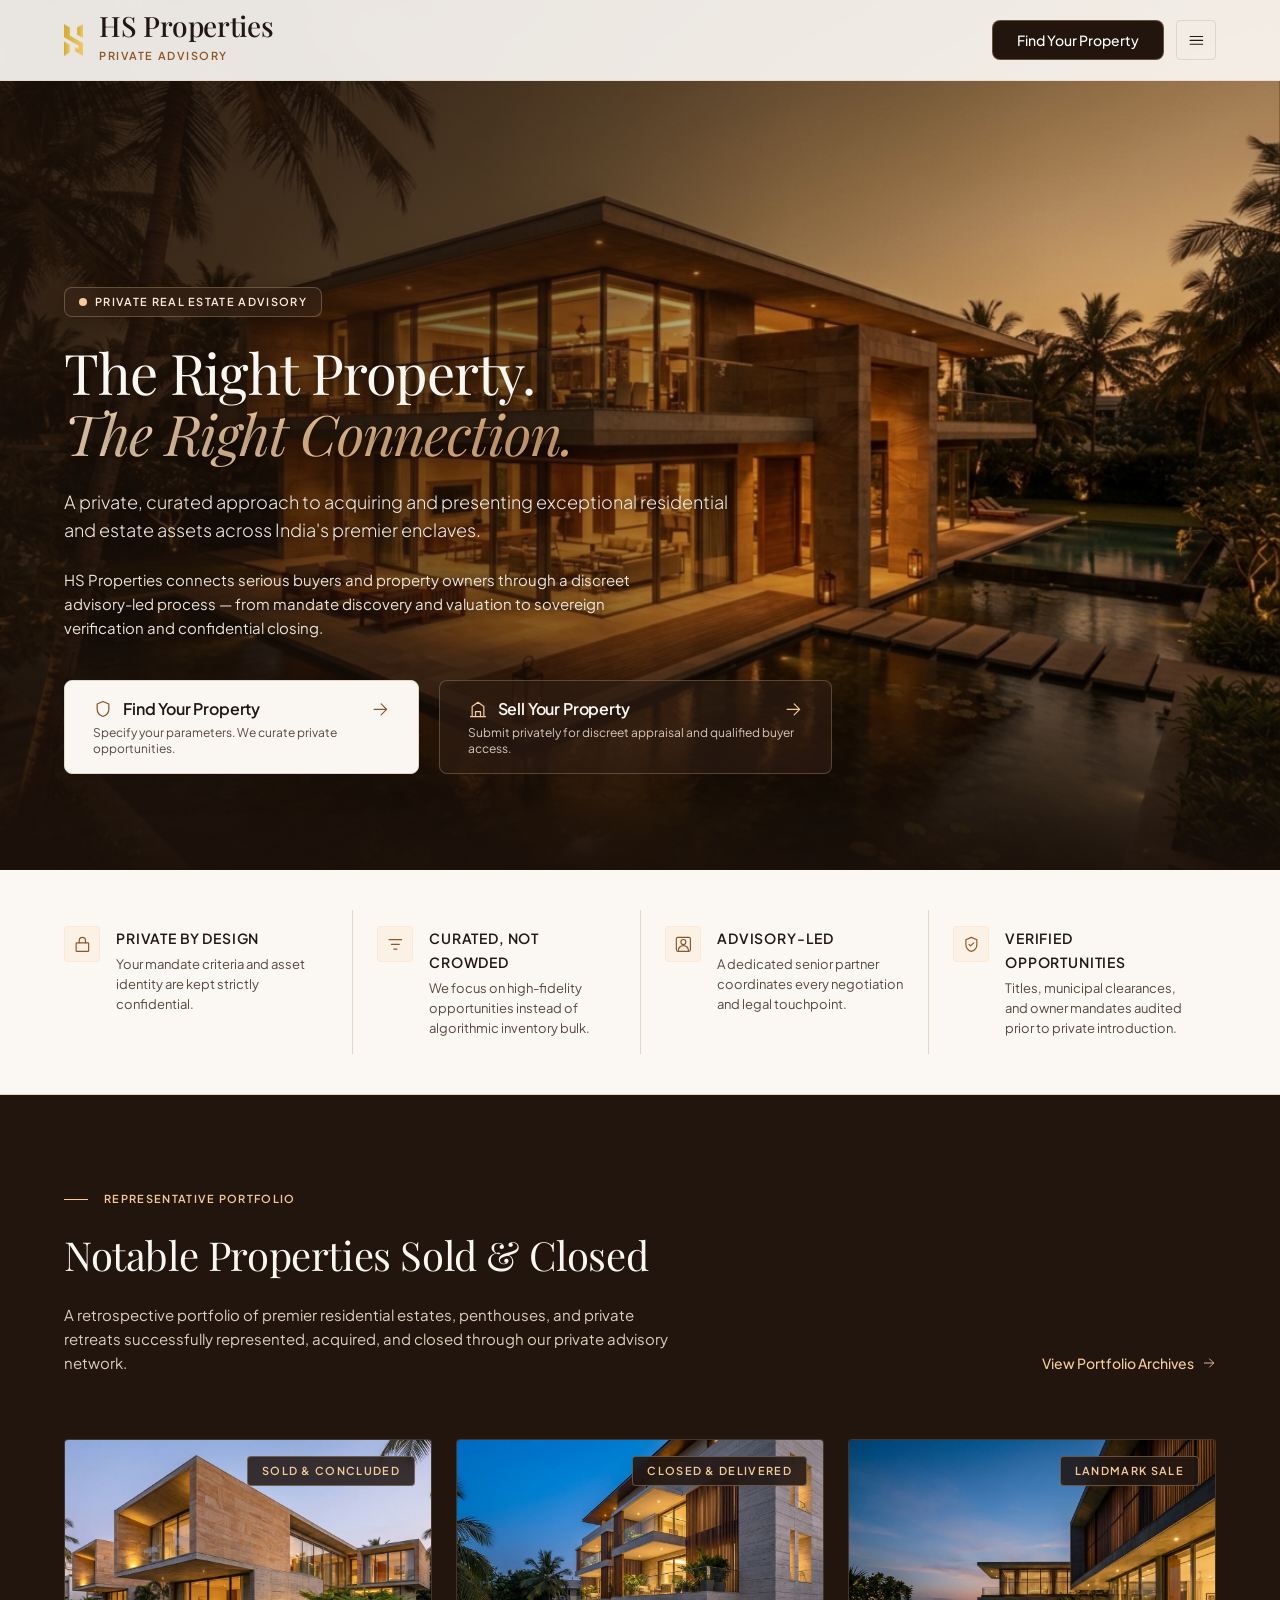
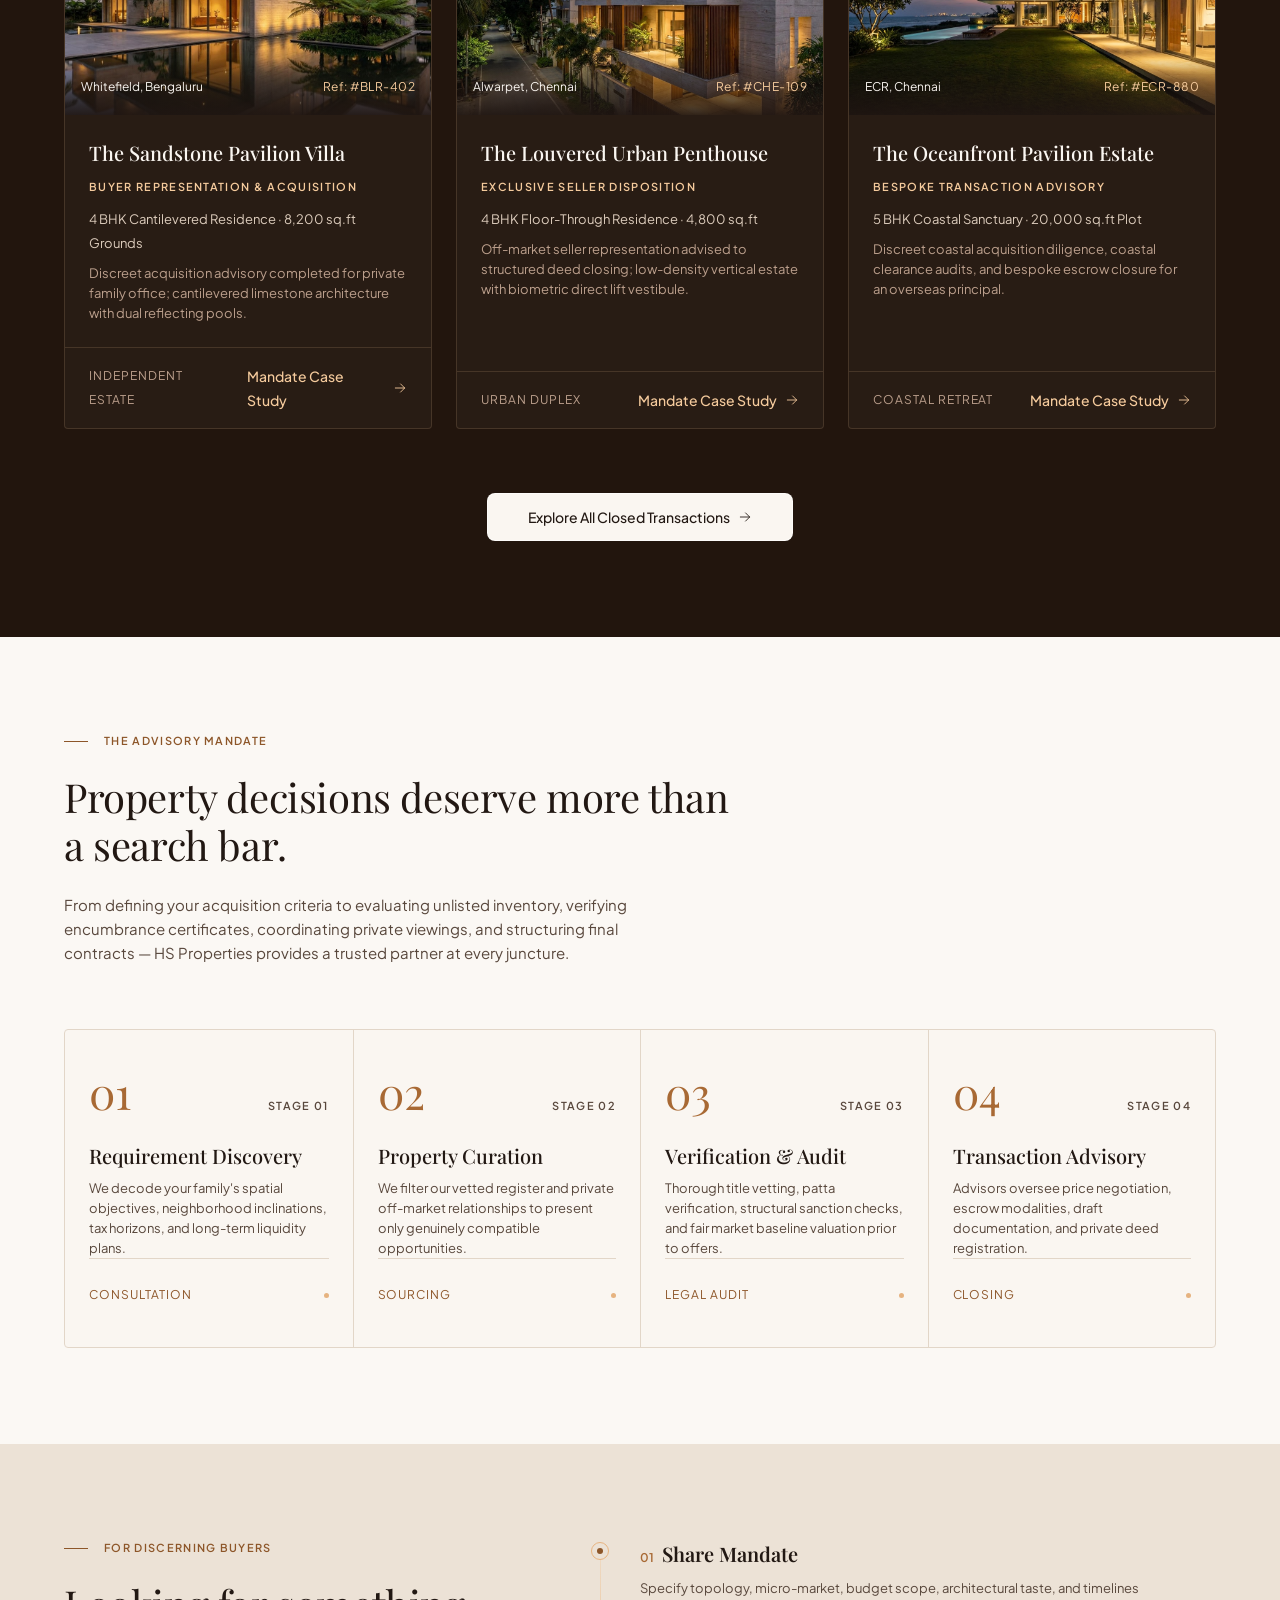
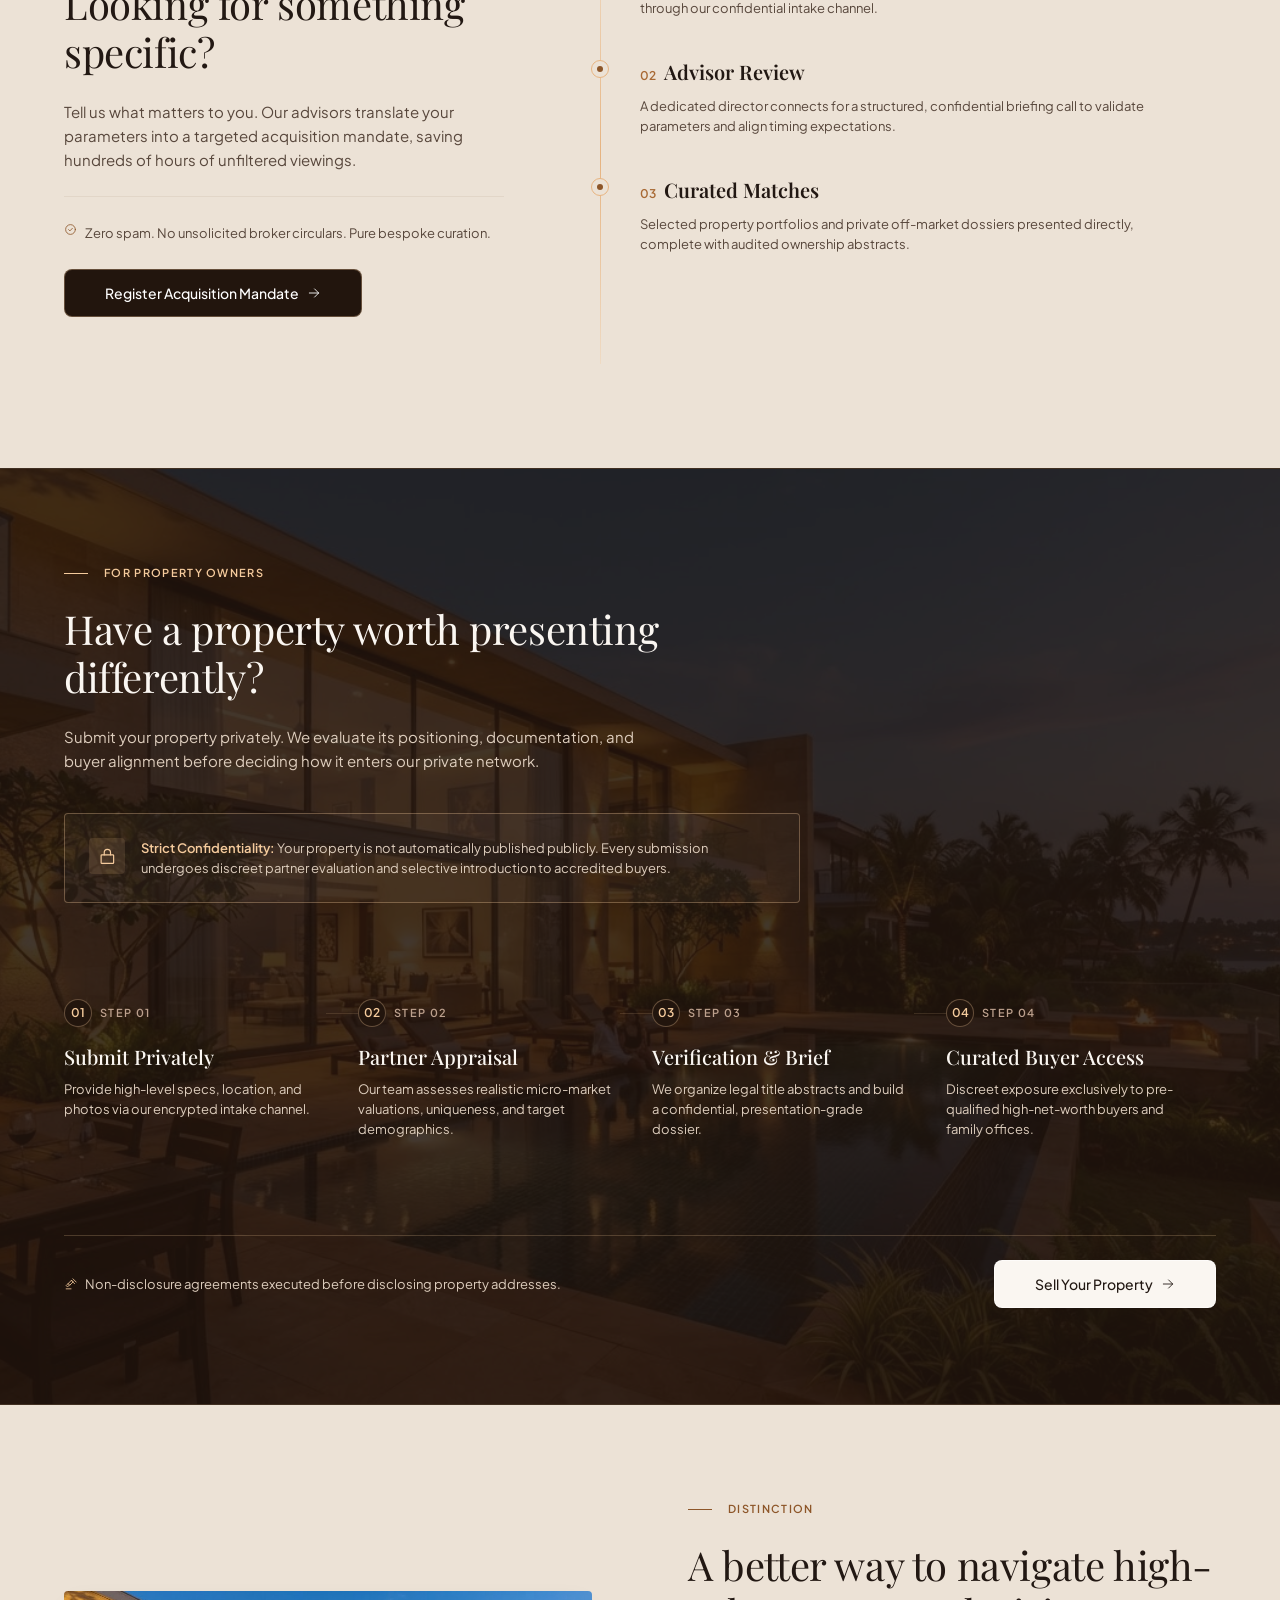
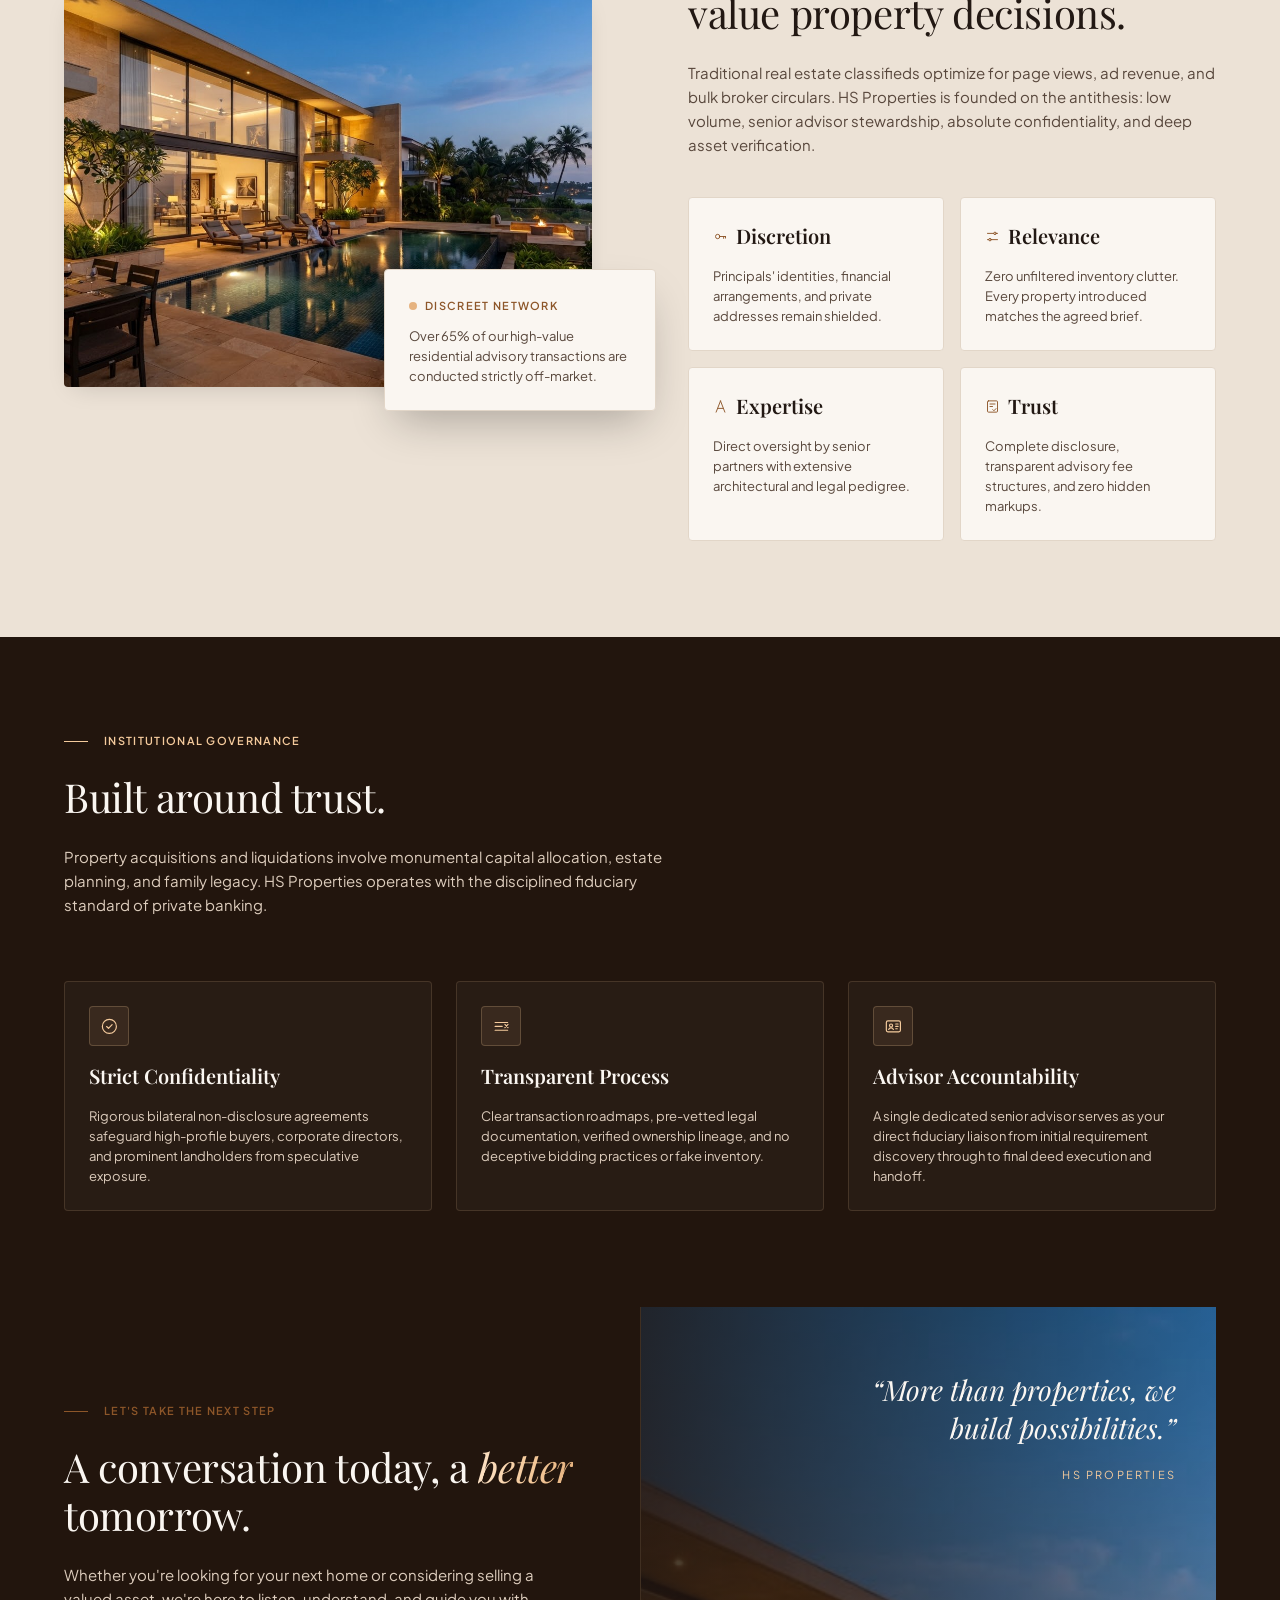
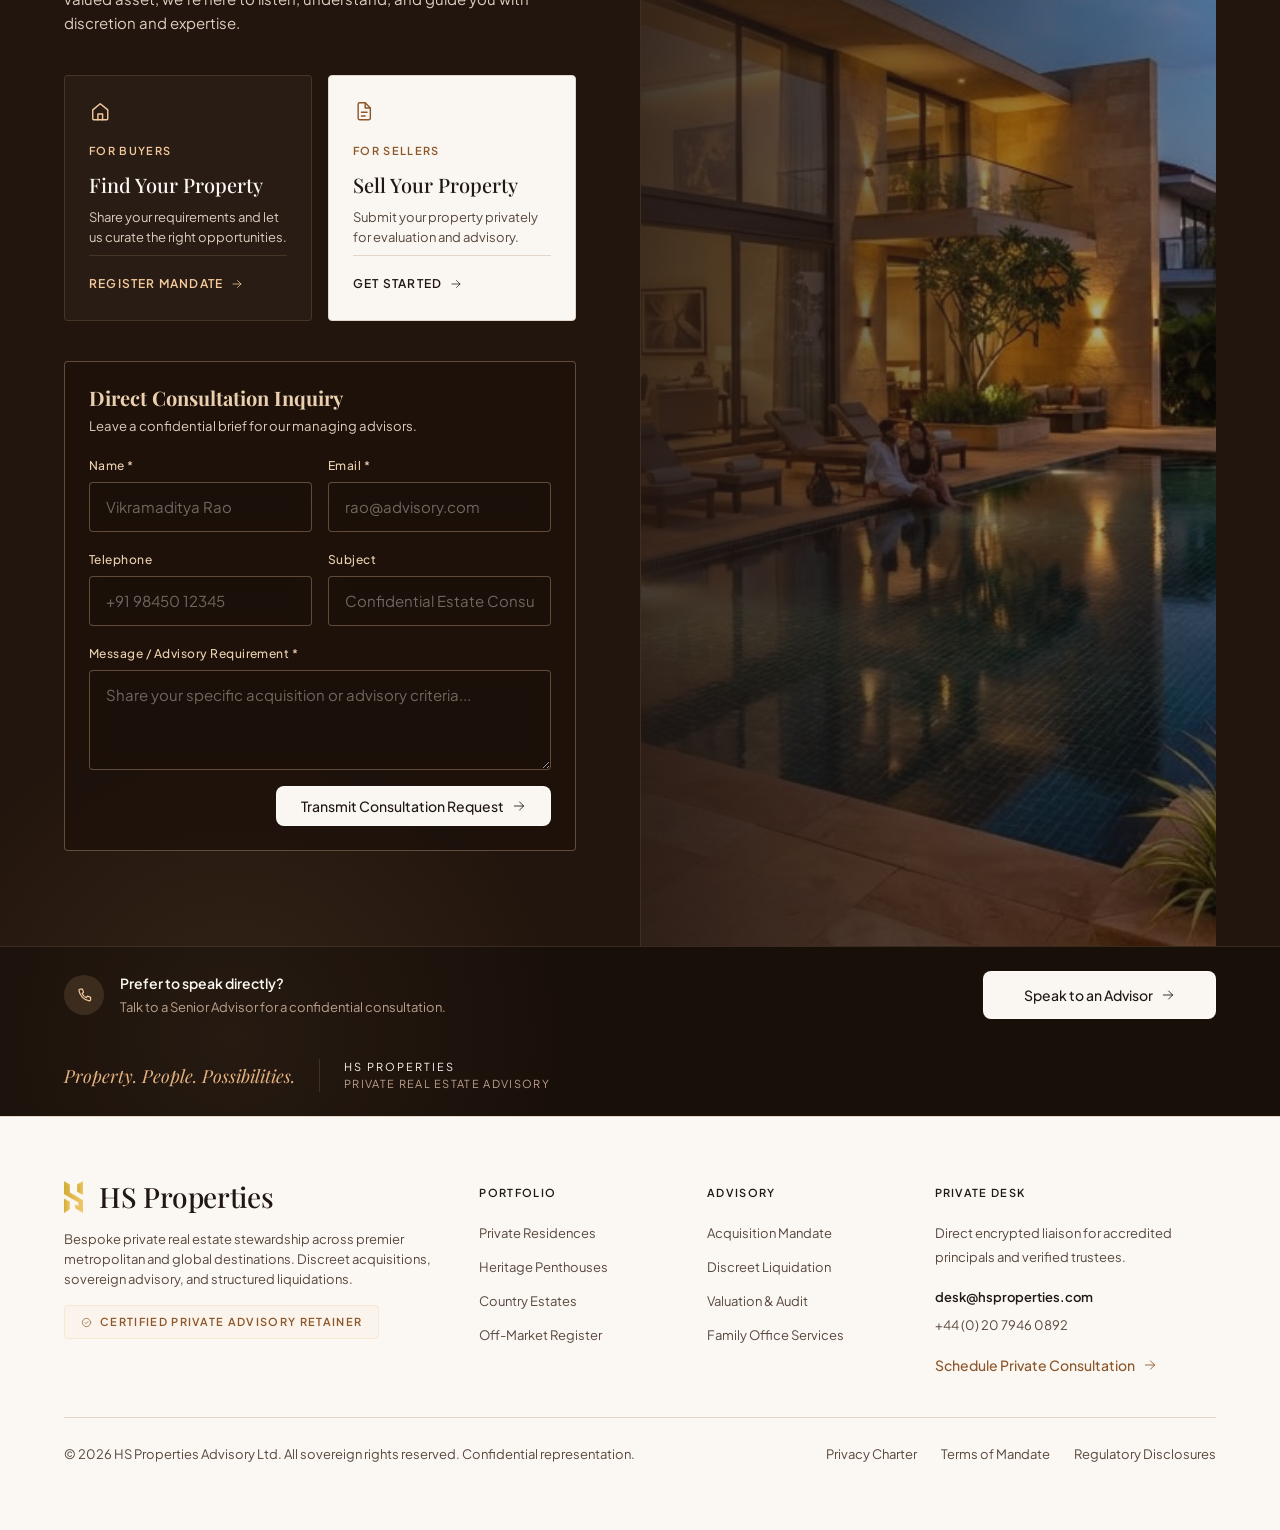
==== index.html @ cf9a4dd1 "Configure for GitHub Pages static hosting with Web3Forms Buy and Sell forms" ====
<!DOCTYPE html>
<html lang="en">
<head>
  <meta charset="utf-8">
  <meta name="viewport" content="width=device-width, initial-scale=1">
  <title>HS Properties — Private Real Estate Advisory</title>
  <meta name="description" content="A private, curated approach to acquiring and presenting exceptional residential and estate assets across India&#039;s premier enclaves.">
  <meta name="theme-color" content="#201612">

  <link rel="icon" type="image/svg+xml" href="assets/images/logo.svg">

    <link rel="preconnect" href="https://fonts.googleapis.com">
  <link rel="preconnect" href="https://fonts.gstatic.com" crossorigin>
  <link
    href="https://fonts.googleapis.com/css2?family=Playfair+Display:ital,wght@0,400;0,500;0,600;1,400;1,500&family=Plus+Jakarta+Sans:wght@300;400;500;600;700&display=swap"
    rel="stylesheet">

    <link rel="stylesheet" href="css/variables.css?v=1793182034">
  <link rel="stylesheet" href="css/global.css?v=1791446132">
  <link rel="stylesheet" href="css/components.css?v=1792773986">
  <link rel="stylesheet" href="css/pages.css?v=1793182034">
  <link rel="stylesheet" href="css/responsive.css?v=1793182034">

    <script>document.documentElement.classList.add('has-js');</script>
</head>
<body>
  <a class="skip-link" href="#main">Skip to main content</a>

  <header class="site-header" id="site-header">
    <div class="container site-header__inner">

      <a class="brand" href="index.html">
        <img
          class="brand__mark"
          src="assets/images/logo.svg"
          alt=""
          width="36" height="60">
        <span class="brand__text">
          <span class="brand__name">HS Properties</span>
          <span class="brand__tagline">Private Advisory</span>
        </span>
      </a>

      <nav class="nav" aria-label="Primary">
      <a
      class="nav__link"
      href="index.html"
      aria-current="page"    >Home</a>
      <a
      class="nav__link"
      href="#portfolio"
          >Properties</a>
      <a
      class="nav__link"
      href="#advisory"
          >Services</a>
      <a
      class="nav__link"
      href="#distinction"
          >About Us</a>
      <a
      class="nav__link"
      href="#contact"
          >Contact</a>
  </nav>

      <div class="header__actions">

        <a class="btn btn--outline btn-open-seller-modal" href="pages/seller-intake-step-1.html">Sell Your Property</a>
        <a class="btn btn--primary shimmer btn-open-buyer-modal" href="#buyer">Find Your Property</a>





        <button
          class="nav-toggle"
          type="button"
          id="nav-toggle"
          aria-expanded="false"
          aria-controls="nav-drawer"
          aria-label="Open navigation menu">
          <svg class="icon" aria-hidden="true" focusable="false"><use href="assets/icons/sprite.svg#i-menu"></use></svg>        </button>
      </div>

    </div>
  </header>

    <div class="nav-drawer" id="nav-drawer" hidden>
    <div class="container">
      <ul class="nav-drawer__list">
                  <li>
            <a
              class="nav-drawer__link"
              href="index.html"
              aria-current="page"            >Home</a>
          </li>
                  <li>
            <a
              class="nav-drawer__link"
              href="#portfolio"
                          >Properties</a>
          </li>
                  <li>
            <a
              class="nav-drawer__link"
              href="#advisory"
                          >Services</a>
          </li>
                  <li>
            <a
              class="nav-drawer__link"
              href="#distinction"
                          >About Us</a>
          </li>
                  <li>
            <a
              class="nav-drawer__link"
              href="#contact"
                          >Contact</a>
          </li>
              </ul>
      <div class="nav-drawer__actions">
        <a class="btn btn--outline btn-open-seller-modal" href="pages/seller-intake-step-1.html">Sell Your Property</a>
        <a class="btn btn--primary btn-open-buyer-modal" href="#buyer">Find Your Property</a>
      </div>
    </div>
  </div>

<main class="site-main" id="main">

  
  
  <!-- ====================================================================
       1. HERO — cinematic architectural plate
       ==================================================================== -->
  <section class="hero" aria-labelledby="hero-title">
    <img
      class="hero__plate ken-burns"
      src="assets/images/hero-villa.jpg?v=1792561752"
      alt="A modern Indian luxury villa with warm sandstone cantilevered volumes, floor-to-ceiling glass and a still reflecting pool, photographed at dusk beneath coastal palms."
      fetchpriority="high"
      decoding="async">

    <div class="hero__scrim hero__scrim--horizontal"></div>
    <div class="hero__scrim hero__scrim--vertical"></div>

    <div class="container hero__inner">
      <div class="hero__content">

        <p class="badge badge--glass hero-item" data-step="0">
          <span class="badge__dot"></span>
          Private Real Estate Advisory
        </p>

        <h1 class="t-display hero__title hero-item" id="hero-title" data-step="1">
          The Right Property.<br>
          <span class="t-italic t-champagne">The Right Connection.</span>
        </h1>

        <p class="t-body-lg hero__lede hero-item" data-step="2">
          A private, curated approach to acquiring and presenting exceptional
          residential and estate assets across India's premier enclaves.
        </p>

        <p class="t-body-md hero__support hero-item" data-step="3">
          HS Properties connects serious buyers and property owners through a
          discreet advisory-led process — from mandate discovery and valuation
          to sovereign verification and confidential closing.
        </p>

        <!-- Dual gateway: the page's two primary intents, given equal weight -->
        <div class="hero__gateways hero-item" data-step="4">

          <a class="gateway gateway--solid shimmer btn-open-buyer-modal" href="#buyer">
            <span class="gateway__row">
              <span class="gateway__label">
                <svg class="icon gateway__icon" aria-hidden="true" focusable="false"><use href="assets/icons/sprite.svg#i-shield"></use></svg>                Find Your Property
              </span>
              <svg class="icon icon--arrow gateway__icon" aria-hidden="true" focusable="false"><use href="assets/icons/sprite.svg#i-arrow-right"></use></svg>            </span>
            <span class="gateway__note">
              Specify your parameters. We curate private opportunities.
            </span>
          </a>

          <a class="gateway gateway--glass shimmer btn-open-seller-modal" href="pages/seller-intake-step-1.html">
            <span class="gateway__row">
              <span class="gateway__label">
                <svg class="icon gateway__icon" aria-hidden="true" focusable="false"><use href="assets/icons/sprite.svg#i-villa"></use></svg>                Sell Your Property
              </span>
              <svg class="icon icon--arrow gateway__icon" aria-hidden="true" focusable="false"><use href="assets/icons/sprite.svg#i-arrow-right"></use></svg>            </span>
            <span class="gateway__note">
              Submit privately for discreet appraisal and qualified buyer access.
            </span>
          </a>

        </div>
      </div>
    </div>
  </section>

  <!-- ====================================================================
       2. TRUST PILLARS
       ==================================================================== -->
  <section class="pillars" aria-label="Why clients work with us">
    <div class="container">
      <div class="pillars__grid">
                  <div class="pillar reveal" data-delay="0">
            <span class="pillar__icon"><svg class="icon" aria-hidden="true" focusable="false"><use href="assets/icons/sprite.svg#i-lock"></use></svg></span>
            <div>
              <h2 class="pillar__title">Private By Design</h2>
              <p class="pillar__text">Your mandate criteria and asset identity are kept strictly confidential.</p>
            </div>
          </div>
                  <div class="pillar reveal" data-delay="1">
            <span class="pillar__icon"><svg class="icon" aria-hidden="true" focusable="false"><use href="assets/icons/sprite.svg#i-filter"></use></svg></span>
            <div>
              <h2 class="pillar__title">Curated, Not Crowded</h2>
              <p class="pillar__text">We focus on high-fidelity opportunities instead of algorithmic inventory bulk.</p>
            </div>
          </div>
                  <div class="pillar reveal" data-delay="2">
            <span class="pillar__icon"><svg class="icon" aria-hidden="true" focusable="false"><use href="assets/icons/sprite.svg#i-advisor"></use></svg></span>
            <div>
              <h2 class="pillar__title">Advisory-Led</h2>
              <p class="pillar__text">A dedicated senior partner coordinates every negotiation and legal touchpoint.</p>
            </div>
          </div>
                  <div class="pillar reveal" data-delay="3">
            <span class="pillar__icon"><svg class="icon" aria-hidden="true" focusable="false"><use href="assets/icons/sprite.svg#i-shield-check"></use></svg></span>
            <div>
              <h2 class="pillar__title">Verified Opportunities</h2>
              <p class="pillar__text">Titles, municipal clearances, and owner mandates audited prior to private introduction.</p>
            </div>
          </div>
              </div>
    </div>
  </section>

  <!-- ====================================================================
       3. PORTFOLIO — completed mandates
       ==================================================================== -->
  <section class="section section--dark" id="portfolio" aria-labelledby="portfolio-title">
    <div class="container">

      <div class="portfolio__head reveal">
        <div class="section-head">
          <p class="t-eyebrow section-head__eyebrow">Representative Portfolio</p>
          <h2 class="t-headline-lg section-head__title" id="portfolio-title">
            Notable Properties Sold &amp; Closed
          </h2>
          <p class="t-body-md section-head__lede">
            A retrospective portfolio of premier residential estates, penthouses,
            and private retreats successfully represented, acquired, and closed
            through our private advisory network.
          </p>
        </div>

        <a class="link-action" href="#">
          View Portfolio Archives
          <svg class="icon icon--arrow icon--sm" aria-hidden="true" focusable="false"><use href="assets/icons/sprite.svg#i-arrow-right"></use></svg>        </a>
      </div>

      <div class="portfolio__grid">
                  <article class="property reveal" data-delay="0">

            <figure class="property__figure">
              <img
                class="property__image"
                src="assets/images/property-sandstone-pavilion.jpg"
                alt="The Sandstone Pavilion Villa in Whitefield, Bengaluru — a cantilevered limestone residence lit at dusk beside a reflecting pool."
                loading="lazy"
                decoding="async">

              <span class="badge badge--status property__status">
                Sold &amp; Concluded              </span>

              <figcaption class="property__meta">
                <span>Whitefield, Bengaluru</span>
                <span class="property__ref">Ref: #BLR-402</span>
              </figcaption>
            </figure>

            <div class="property__body">
              <h3 class="property__title">The Sandstone Pavilion Villa</h3>
              <p class="property__mandate">Buyer Representation &amp; Acquisition</p>
              <p class="property__spec">4 BHK Cantilevered Residence · 8,200 sq.ft Grounds</p>
              <p class="property__summary">Discreet acquisition advisory completed for private family office; cantilevered limestone architecture with dual reflecting pools.</p>
            </div>

            <div class="property__footer">
              <span class="property__type">Independent Estate</span>
              <a class="link-action" href="#">
                <span class="visually-hidden">The Sandstone Pavilion Villa — </span>
                Mandate Case Study
                <svg class="icon icon--arrow icon--sm" aria-hidden="true" focusable="false"><use href="assets/icons/sprite.svg#i-arrow-right"></use></svg>              </a>
            </div>

          </article>
                  <article class="property reveal" data-delay="1">

            <figure class="property__figure">
              <img
                class="property__image"
                src="assets/images/property-louvered-penthouse.jpg"
                alt="The Louvered Urban Penthouse in Alwarpet, Chennai — a limestone facade with teak louvers and deep balconies at twilight."
                loading="lazy"
                decoding="async">

              <span class="badge badge--status property__status">
                Closed &amp; Delivered              </span>

              <figcaption class="property__meta">
                <span>Alwarpet, Chennai</span>
                <span class="property__ref">Ref: #CHE-109</span>
              </figcaption>
            </figure>

            <div class="property__body">
              <h3 class="property__title">The Louvered Urban Penthouse</h3>
              <p class="property__mandate">Exclusive Seller Disposition</p>
              <p class="property__spec">4 BHK Floor-Through Residence · 4,800 sq.ft</p>
              <p class="property__summary">Off-market seller representation advised to structured deed closing; low-density vertical estate with biometric direct lift vestibule.</p>
            </div>

            <div class="property__footer">
              <span class="property__type">Urban Duplex</span>
              <a class="link-action" href="#">
                <span class="visually-hidden">The Louvered Urban Penthouse — </span>
                Mandate Case Study
                <svg class="icon icon--arrow icon--sm" aria-hidden="true" focusable="false"><use href="assets/icons/sprite.svg#i-arrow-right"></use></svg>              </a>
            </div>

          </article>
                  <article class="property reveal" data-delay="2">

            <figure class="property__figure">
              <img
                class="property__image"
                src="assets/images/property-oceanfront-estate.jpg"
                alt="The Oceanfront Pavilion Estate on ECR, Chennai — a single-storey glass pavilion on a lawn overlooking the sea at dusk."
                loading="lazy"
                decoding="async">

              <span class="badge badge--status property__status">
                Landmark Sale              </span>

              <figcaption class="property__meta">
                <span>ECR, Chennai</span>
                <span class="property__ref">Ref: #ECR-880</span>
              </figcaption>
            </figure>

            <div class="property__body">
              <h3 class="property__title">The Oceanfront Pavilion Estate</h3>
              <p class="property__mandate">Bespoke Transaction Advisory</p>
              <p class="property__spec">5 BHK Coastal Sanctuary · 20,000 sq.ft Plot</p>
              <p class="property__summary">Discreet coastal acquisition diligence, coastal clearance audits, and bespoke escrow closure for an overseas principal.</p>
            </div>

            <div class="property__footer">
              <span class="property__type">Coastal Retreat</span>
              <a class="link-action" href="#">
                <span class="visually-hidden">The Oceanfront Pavilion Estate — </span>
                Mandate Case Study
                <svg class="icon icon--arrow icon--sm" aria-hidden="true" focusable="false"><use href="assets/icons/sprite.svg#i-arrow-right"></use></svg>              </a>
            </div>

          </article>
              </div>

      <div class="portfolio__footer reveal">
        <a class="btn btn--light btn--lg shimmer" href="#">
          Explore All Closed Transactions
          <svg class="icon icon--arrow icon--sm" aria-hidden="true" focusable="false"><use href="assets/icons/sprite.svg#i-arrow-right"></use></svg>        </a>
      </div>

    </div>
  </section>

  <!-- ====================================================================
       4. ADVISORY MANDATE — continuous four-stage band
       ==================================================================== -->
  <section class="section section--ivory" id="advisory" aria-labelledby="advisory-title">
    <div class="container">

      <div class="section-head reveal">
        <p class="t-eyebrow section-head__eyebrow">The Advisory Mandate</p>
        <h2 class="t-headline-lg section-head__title" id="advisory-title">
          Property decisions deserve more than a search bar.
        </h2>
        <p class="t-body-md section-head__lede">
          From defining your acquisition criteria to evaluating unlisted
          inventory, verifying encumbrance certificates, coordinating private
          viewings, and structuring final contracts — HS Properties provides a
          trusted partner at every juncture.
        </p>
      </div>

      <ol class="mandate__band reveal">
                  <li class="stage">
            <div class="stage__head">
              <span class="stage__number" aria-hidden="true">01</span>
              <span class="stage__label">Stage 01</span>
            </div>
            <h3 class="stage__title">Requirement Discovery</h3>
            <p class="stage__text">We decode your family&#039;s spatial objectives, neighborhood inclinations, tax horizons, and long-term liquidity plans.</p>
            <p class="stage__footer">
              Consultation              <span class="stage__dot" aria-hidden="true"></span>
            </p>
          </li>
                  <li class="stage">
            <div class="stage__head">
              <span class="stage__number" aria-hidden="true">02</span>
              <span class="stage__label">Stage 02</span>
            </div>
            <h3 class="stage__title">Property Curation</h3>
            <p class="stage__text">We filter our vetted register and private off-market relationships to present only genuinely compatible opportunities.</p>
            <p class="stage__footer">
              Sourcing              <span class="stage__dot" aria-hidden="true"></span>
            </p>
          </li>
                  <li class="stage">
            <div class="stage__head">
              <span class="stage__number" aria-hidden="true">03</span>
              <span class="stage__label">Stage 03</span>
            </div>
            <h3 class="stage__title">Verification &amp; Audit</h3>
            <p class="stage__text">Thorough title vetting, patta verification, structural sanction checks, and fair market baseline valuation prior to offers.</p>
            <p class="stage__footer">
              Legal Audit              <span class="stage__dot" aria-hidden="true"></span>
            </p>
          </li>
                  <li class="stage">
            <div class="stage__head">
              <span class="stage__number" aria-hidden="true">04</span>
              <span class="stage__label">Stage 04</span>
            </div>
            <h3 class="stage__title">Transaction Advisory</h3>
            <p class="stage__text">Advisors oversee price negotiation, escrow modalities, draft documentation, and private deed registration.</p>
            <p class="stage__footer">
              Closing              <span class="stage__dot" aria-hidden="true"></span>
            </p>
          </li>
              </ol>

    </div>
  </section>

  <!-- ====================================================================
       5. BUYER JOURNEY — asymmetric split with a vertical journey line
       ==================================================================== -->
  <section class="section buyer" id="buyer" aria-labelledby="buyer-title">
    <div class="container">
      <div class="buyer__grid">

        <div class="reveal">
          <div class="section-head">
            <p class="t-eyebrow section-head__eyebrow">For Discerning Buyers</p>
            <h2 class="t-headline-lg section-head__title" id="buyer-title">
              Looking for something specific?
            </h2>
            <p class="t-body-md section-head__lede">
              Tell us what matters to you. Our advisors translate your
              parameters into a targeted acquisition mandate, saving hundreds of
              hours of unfiltered viewings.
            </p>
          </div>

          <p class="buyer__note">
            <svg class="icon icon--sm" aria-hidden="true" focusable="false"><use href="assets/icons/sprite.svg#i-verified"></use></svg>            Zero spam. No unsolicited broker circulars. Pure bespoke curation.
          </p>

          <div class="buyer__cta">
            <button type="button" class="btn btn--primary btn--lg shimmer btn-open-buyer-modal">
              Register Acquisition Mandate
              <svg class="icon icon--arrow icon--sm" aria-hidden="true" focusable="false"><use href="assets/icons/sprite.svg#i-arrow-right"></use></svg>            </button>
          </div>
        </div>

        <ol class="journey">
                      <li class="journey__step reveal" data-delay="0">
              <span class="journey__marker" aria-hidden="true"></span>
              <div class="journey__head">
                <span class="journey__index">01</span>
                <h3 class="journey__title">Share Mandate</h3>
              </div>
              <p class="journey__text">Specify topology, micro-market, budget scope, architectural taste, and timelines through our confidential intake channel.</p>
            </li>
                      <li class="journey__step reveal" data-delay="1">
              <span class="journey__marker" aria-hidden="true"></span>
              <div class="journey__head">
                <span class="journey__index">02</span>
                <h3 class="journey__title">Advisor Review</h3>
              </div>
              <p class="journey__text">A dedicated director connects for a structured, confidential briefing call to validate parameters and align timing expectations.</p>
            </li>
                      <li class="journey__step reveal" data-delay="2">
              <span class="journey__marker" aria-hidden="true"></span>
              <div class="journey__head">
                <span class="journey__index">03</span>
                <h3 class="journey__title">Curated Matches</h3>
              </div>
              <p class="journey__text">Selected property portfolios and private off-market dossiers presented directly, complete with audited ownership abstracts.</p>
            </li>
                      <li class="journey__step reveal" data-delay="3">
              <span class="journey__marker" aria-hidden="true"></span>
              <div class="journey__head">
                <span class="journey__index">04</span>
                <h3 class="journey__title">Viewing &amp; Closing</h3>
              </div>
              <p class="journey__text">Private chauffeured tours, full diligence disclosure, price navigation, and structured escrow legal settlement.</p>
            </li>
                  </ol>

      </div>
    </div>
  </section>

  <!-- ====================================================================
       6. SELLER JOURNEY — dark band with a horizontal timeline
       ==================================================================== -->
  <section class="section section--dark seller" id="seller" aria-labelledby="seller-title">
    <img
      class="seller__plate"
      src="assets/images/villa-terrace.jpg"
      alt=""
      aria-hidden="true"
      loading="lazy"
      decoding="async">

    <div class="container seller__inner">

      <div class="section-head reveal">
        <p class="t-eyebrow section-head__eyebrow">For Property Owners</p>
        <h2 class="t-headline-lg section-head__title" id="seller-title">
          Have a property worth presenting differently?
        </h2>
        <p class="t-body-md section-head__lede">
          Submit your property privately. We evaluate its positioning,
          documentation, and buyer alignment before deciding how it enters our
          private network.
        </p>
      </div>

      <div class="confidentiality reveal">
        <span class="confidentiality__icon"><svg class="icon" aria-hidden="true" focusable="false"><use href="assets/icons/sprite.svg#i-lock"></use></svg></span>
        <p class="confidentiality__text">
          <strong>Strict Confidentiality:</strong>
          Your property is not automatically published publicly. Every
          submission undergoes discreet partner evaluation and selective
          introduction to accredited buyers.
        </p>
      </div>

      <ol class="timeline">
                  <li class="timeline__step reveal" data-delay="0">
            <div class="timeline__head">
              <span class="timeline__marker" aria-hidden="true">01</span>
              <span class="timeline__label">Step 01</span>
            </div>
            <h3 class="timeline__title">Submit Privately</h3>
            <p class="timeline__text">Provide high-level specs, location, and photos via our encrypted intake channel.</p>
          </li>
                  <li class="timeline__step reveal" data-delay="1">
            <div class="timeline__head">
              <span class="timeline__marker" aria-hidden="true">02</span>
              <span class="timeline__label">Step 02</span>
            </div>
            <h3 class="timeline__title">Partner Appraisal</h3>
            <p class="timeline__text">Our team assesses realistic micro-market valuations, uniqueness, and target demographics.</p>
          </li>
                  <li class="timeline__step reveal" data-delay="2">
            <div class="timeline__head">
              <span class="timeline__marker" aria-hidden="true">03</span>
              <span class="timeline__label">Step 03</span>
            </div>
            <h3 class="timeline__title">Verification &amp; Brief</h3>
            <p class="timeline__text">We organize legal title abstracts and build a confidential, presentation-grade dossier.</p>
          </li>
                  <li class="timeline__step reveal" data-delay="3">
            <div class="timeline__head">
              <span class="timeline__marker" aria-hidden="true">04</span>
              <span class="timeline__label">Step 04</span>
            </div>
            <h3 class="timeline__title">Curated Buyer Access</h3>
            <p class="timeline__text">Discreet exposure exclusively to pre-qualified high-net-worth buyers and family offices.</p>
          </li>
              </ol>

      <div class="seller__trigger reveal">
        <p class="seller__assurance">
          <svg class="icon icon--sm" aria-hidden="true" focusable="false"><use href="assets/icons/sprite.svg#i-gavel"></use></svg>          Non-disclosure agreements executed before disclosing property addresses.
        </p>
        <a class="btn btn--light btn--lg shimmer btn-open-seller-modal" href="pages/seller-intake-step-1.html">
          Sell Your Property
          <svg class="icon icon--arrow icon--sm" aria-hidden="true" focusable="false"><use href="assets/icons/sprite.svg#i-arrow-right"></use></svg>        </a>
      </div>

    </div>
  </section>

  <!-- ====================================================================
       7. DISTINCTION — editorial split with an overlapping float card
       ==================================================================== -->
  <section class="section section--stone" id="distinction" aria-labelledby="distinction-title">
    <div class="container">
      <div class="distinction__grid">

        <div class="distinction__visual reveal">
          <img
            class="distinction__image"
            src="assets/images/villa-terrace.jpg"
            alt="A warm stone poolside terrace of a private Indian villa at dusk, with minimalist landscaping and large glass panes lit from within."
            loading="lazy"
            decoding="async">

          <div class="float-card">
            <p class="float-card__label">
              <span class="float-card__dot" aria-hidden="true"></span>
              Discreet Network
            </p>
            <p class="float-card__text">
              Over 65% of our high-value residential advisory transactions are
              conducted strictly off-market.
            </p>
          </div>
        </div>

        <div class="reveal">
          <div class="section-head">
            <p class="t-eyebrow section-head__eyebrow">Distinction</p>
            <h2 class="t-headline-lg section-head__title" id="distinction-title">
              A better way to navigate high-value property decisions.
            </h2>
            <p class="t-body-md section-head__lede">
              Traditional real estate classifieds optimize for page views, ad
              revenue, and bulk broker circulars. HS Properties is founded on
              the antithesis: low volume, senior advisor stewardship, absolute
              confidentiality, and deep asset verification.
            </p>
          </div>

          <div class="distinction__features">
                          <div class="card feature feature--inline card--lift">
                <div class="feature__head">
                  <svg class="icon icon--sm" aria-hidden="true" focusable="false"><use href="assets/icons/sprite.svg#i-key"></use></svg>                  <h3 class="feature__title">Discretion</h3>
                </div>
                <p class="feature__text">Principals&#039; identities, financial arrangements, and private addresses remain shielded.</p>
              </div>
                          <div class="card feature feature--inline card--lift">
                <div class="feature__head">
                  <svg class="icon icon--sm" aria-hidden="true" focusable="false"><use href="assets/icons/sprite.svg#i-tune"></use></svg>                  <h3 class="feature__title">Relevance</h3>
                </div>
                <p class="feature__text">Zero unfiltered inventory clutter. Every property introduced matches the agreed brief.</p>
              </div>
                          <div class="card feature feature--inline card--lift">
                <div class="feature__head">
                  <svg class="icon icon--sm" aria-hidden="true" focusable="false"><use href="assets/icons/sprite.svg#i-architecture"></use></svg>                  <h3 class="feature__title">Expertise</h3>
                </div>
                <p class="feature__text">Direct oversight by senior partners with extensive architectural and legal pedigree.</p>
              </div>
                          <div class="card feature feature--inline card--lift">
                <div class="feature__head">
                  <svg class="icon icon--sm" aria-hidden="true" focusable="false"><use href="assets/icons/sprite.svg#i-fact-check"></use></svg>                  <h3 class="feature__title">Trust</h3>
                </div>
                <p class="feature__text">Complete disclosure, transparent advisory fee structures, and zero hidden markups.</p>
              </div>
                      </div>
        </div>

      </div>
    </div>
  </section>

  <!-- ====================================================================
       8. INSTITUTIONAL GOVERNANCE
       ==================================================================== -->
  <section class="section section--dark" id="governance" aria-labelledby="governance-title">
    <div class="container">

      <div class="section-head reveal">
        <p class="t-eyebrow section-head__eyebrow">Institutional Governance</p>
        <h2 class="t-headline-lg section-head__title" id="governance-title">
          Built around trust.
        </h2>
        <p class="t-body-md section-head__lede">
          Property acquisitions and liquidations involve monumental capital
          allocation, estate planning, and family legacy. HS Properties operates
          with the disciplined fiduciary standard of private banking.
        </p>
      </div>

      <div class="governance__grid">
                  <div class="card card--dark card--lift feature reveal" data-delay="0">
            <span class="feature__icon"><svg class="icon" aria-hidden="true" focusable="false"><use href="assets/icons/sprite.svg#i-verified"></use></svg></span>
            <h3 class="feature__title">Strict Confidentiality</h3>
            <p class="feature__text">Rigorous bilateral non-disclosure agreements safeguard high-profile buyers, corporate directors, and prominent landholders from speculative exposure.</p>
          </div>
                  <div class="card card--dark card--lift feature reveal" data-delay="1">
            <span class="feature__icon"><svg class="icon" aria-hidden="true" focusable="false"><use href="assets/icons/sprite.svg#i-rule"></use></svg></span>
            <h3 class="feature__title">Transparent Process</h3>
            <p class="feature__text">Clear transaction roadmaps, pre-vetted legal documentation, verified ownership lineage, and no deceptive bidding practices or fake inventory.</p>
          </div>
                  <div class="card card--dark card--lift feature reveal" data-delay="2">
            <span class="feature__icon"><svg class="icon" aria-hidden="true" focusable="false"><use href="assets/icons/sprite.svg#i-contact-phone"></use></svg></span>
            <h3 class="feature__title">Advisor Accountability</h3>
            <p class="feature__text">A single dedicated senior advisor serves as your direct fiduciary liaison from initial requirement discovery through to final deed execution and handoff.</p>
          </div>
              </div>

    </div>
  </section>

  <!-- ====================================================================
       9. CLOSING — editorial split, then the direct advisory bar
       ==================================================================== -->
  <section class="closing" id="contact" aria-labelledby="closing-title">
    <span class="closing__glow" aria-hidden="true"></span>

    <div class="container">
      <div class="closing__grid">

        <div class="closing__copy reveal">
          <div class="section-head">
            <p class="t-eyebrow section-head__eyebrow">Let's Take the Next Step</p>
            <h2 class="t-headline-lg section-head__title" id="closing-title">
              A conversation today, a
              <span class="t-italic t-champagne">better</span> tomorrow.
            </h2>
          </div>

          <p class="t-body-md closing__lede">
            Whether you're looking for your next home or considering selling a
            valued asset, we're here to listen, understand, and guide you with
            discretion and expertise.
          </p>

          <div class="closing__cards">

            <a class="choice btn-open-buyer-modal" href="#buyer">
              <svg class="icon choice__icon icon--lg" aria-hidden="true" focusable="false"><use href="assets/icons/sprite.svg#i-home"></use></svg>              <span class="choice__eyebrow">For Buyers</span>
              <span class="choice__title">Find Your Property</span>
              <span class="choice__text">
                Share your requirements and let us curate the right opportunities.
              </span>
              <span class="choice__action">
                Register Mandate
                <svg class="icon icon--arrow icon--sm" aria-hidden="true" focusable="false"><use href="assets/icons/sprite.svg#i-arrow-right"></use></svg>              </span>
            </a>

            <a class="choice choice--solid btn-open-seller-modal" href="pages/seller-intake-step-1.html">
              <svg class="icon choice__icon icon--lg" aria-hidden="true" focusable="false"><use href="assets/icons/sprite.svg#i-document"></use></svg>              <span class="choice__eyebrow">For Sellers</span>
              <span class="choice__title">Sell Your Property</span>
              <span class="choice__text">
                Submit your property privately for evaluation and advisory.
              </span>
              <span class="choice__action">
                Get Started
                <svg class="icon icon--arrow icon--sm" aria-hidden="true" focusable="false"><use href="assets/icons/sprite.svg#i-arrow-right"></use></svg>              </span>
            </a>

          </div>

          <!-- Direct Advisory Contact Form -->
          <div class="closing__form reveal" style="margin-top: var(--s-xl); padding: var(--s-lg); border: 1px solid var(--c-champagne-a30); border-radius: var(--r-md); background: rgba(28, 17, 10, 0.7); backdrop-filter: blur(12px);">
            <div style="margin-bottom: var(--s-md);">
              <h3 style="font-family: var(--font-display); font-size: 1.25rem; color: var(--c-champagne-300); margin-top: 0; margin-bottom: 4px;">Direct Consultation Inquiry</h3>
              <p style="font-size: 0.82rem; color: var(--c-surface-highest); margin: 0;">Leave a confidential brief for our managing advisors.</p>
            </div>

            <div class="form-feedback" id="contact-feedback"></div>

            <form id="form-contact-desk" method="post" action="api/contact.html">
              <input type="hidden" name="_csrf_token" value="606167e9b6cacb6f4a98e04c9447839ba8cc70bf72a5eae1c5671f8ecd362cf4">              <div class="form-row">
                <div class="form-group">
                  <label class="form-label" for="cf-name">Name *</label>
                  <input type="text" id="cf-name" name="full_name" class="form-control" placeholder="Vikramaditya Rao" required>
                </div>
                <div class="form-group">
                  <label class="form-label" for="cf-email">Email *</label>
                  <input type="email" id="cf-email" name="email" class="form-control" placeholder="rao@advisory.com" required>
                </div>
              </div>
              <div class="form-row">
                <div class="form-group">
                  <label class="form-label" for="cf-phone">Telephone</label>
                  <input type="tel" id="cf-phone" name="phone" class="form-control" placeholder="+91 98450 12345">
                </div>
                <div class="form-group">
                  <label class="form-label" for="cf-subject">Subject</label>
                  <input type="text" id="cf-subject" name="subject" class="form-control" placeholder="Confidential Estate Consultation">
                </div>
              </div>
              <div class="form-group">
                <label class="form-label" for="cf-msg">Message / Advisory Requirement *</label>
                <textarea id="cf-msg" name="message" class="form-control" rows="3" placeholder="Share your specific acquisition or advisory criteria..." required></textarea>
              </div>
              <div style="display: flex; justify-content: flex-end; margin-top: var(--s-sm);">
                <button type="submit" class="btn btn--light btn--md shimmer" id="btn-submit-contact">
                  Transmit Consultation Request
                  <svg class="icon icon--arrow icon--sm" aria-hidden="true" focusable="false"><use href="assets/icons/sprite.svg#i-arrow-right"></use></svg>                </button>
              </div>
            </form>
          </div>
        </div>

        <div class="closing__frame">
          <img
            class="closing__frame-image"
            src="assets/images/villa-terrace.jpg"
            alt=""
            aria-hidden="true"
            loading="lazy"
            decoding="async">
          <span class="closing__frame-scrim" aria-hidden="true"></span>

          <blockquote class="pull-quote reveal">
            <p class="pull-quote__text">
              &ldquo;More than properties, we build possibilities.&rdquo;
            </p>
            <footer class="pull-quote__attrib">HS Properties</footer>
          </blockquote>
        </div>

      </div>
    </div>

    <!-- Direct advisory bar -->
    <div class="advisory-bar">
      <div class="container advisory-bar__inner">

        <div class="advisory-bar__contact">
          <span class="advisory-bar__icon"><svg class="icon" aria-hidden="true" focusable="false"><use href="assets/icons/sprite.svg#i-call"></use></svg></span>
          <div>
            <p class="advisory-bar__title">Prefer to speak directly?</p>
            <p class="advisory-bar__note">
              Talk to a Senior Advisor for a confidential consultation.
            </p>
          </div>
        </div>

        <a class="btn btn--light btn--lg shimmer" href="tel:+442079460892">
          Speak to an Advisor
          <svg class="icon icon--arrow icon--sm" aria-hidden="true" focusable="false"><use href="assets/icons/sprite.svg#i-arrow-right"></use></svg>        </a>

        <div class="advisory-bar__brand">
          <p class="advisory-bar__motto">Property. People. Possibilities.</p>
          <p class="advisory-bar__wordmark">
            HS Properties
            <span>Private Real Estate Advisory</span>
          </p>
        </div>

      </div>
    </div>
  </section>

  <!-- ====================================================================
       BUYER INQUIRY MODAL (WEB3FORMS)
       ==================================================================== -->
  <div class="modal-overlay" id="modal-buyer-mandate" role="dialog" aria-modal="true" aria-labelledby="modal-buyer-title">
    <div class="modal-panel">
      <button type="button" class="modal-close" id="btn-close-buyer-modal" aria-label="Close modal">&times;</button>
      <p class="t-eyebrow" style="color: var(--c-secondary); margin-bottom: 4px;">Private Acquisition Desk</p>
      <h2 id="modal-buyer-title" style="font-family: var(--font-display); font-size: 1.6rem; color: #faf6f1; margin-top: 0; margin-bottom: 12px;">Find Your Property</h2>
      <p style="font-size: 0.85rem; color: var(--c-surface-highest); margin-bottom: var(--s-lg); line-height: 1.5;">
        Register your acquisition interest. An HS Properties senior partner will connect with you privately under strict non-disclosure.
      </p>

      <div class="form-feedback" id="buyer-feedback" style="display: none;"></div>

      <form id="form-buyer-mandate" method="post" action="https://api.web3forms.com/submit">
        <input type="hidden" name="access_key" value="00000000-0000-0000-0000-000000000000">
        <input type="hidden" name="subject" value="New Buyer Inquiry — HS Properties">
        <input type="hidden" name="from_name" value="HS Properties Website">
        <input type="hidden" name="inquiry_type" value="Buyer Acquisition Inquiry">
        <input type="checkbox" name="botcheck" class="hidden" style="display: none;">

        <div class="form-group" style="margin-bottom: var(--s-md);">
          <label class="form-label" for="bm-name">Full Name *</label>
          <input type="text" id="bm-name" name="name" class="form-control" placeholder="e.g. Rohan Singhania" required>
        </div>

        <div class="form-group" style="margin-bottom: var(--s-md);">
          <label class="form-label" for="bm-phone">Phone Number *</label>
          <input type="tel" id="bm-phone" name="phone" class="form-control" placeholder="e.g. +91 98765 43210" required>
        </div>

        <div class="form-group" style="margin-bottom: var(--s-md);">
          <label class="form-label" for="bm-email">Email Address <span style="font-size: 0.8em; opacity: 0.7; font-weight: normal;">(Optional)</span></label>
          <input type="email" id="bm-email" name="email" class="form-control" placeholder="e.g. rohan@example.com">
        </div>

        <div style="margin-top: var(--s-lg); display: flex; align-items: center; justify-content: space-between; gap: var(--s-md); flex-wrap: wrap;">
          <span style="font-size: 0.75rem; color: rgba(254, 207, 147, 0.7); display: flex; align-items: center; gap: 6px;">
            <svg class="icon icon--sm" aria-hidden="true" focusable="false"><use href="assets/icons/sprite.svg#i-lock"></use></svg>            Strict confidentiality. Zero broker syndication.
          </span>
          <button type="submit" class="btn btn--light btn--lg shimmer" id="btn-submit-bm">
            Submit Inquiry
            <svg class="icon icon--arrow icon--sm" aria-hidden="true" focusable="false"><use href="assets/icons/sprite.svg#i-arrow-right"></use></svg>          </button>
        </div>
      </form>
    </div>
  </div>

  <!-- ====================================================================
       SELLER INQUIRY MODAL (WEB3FORMS)
       ==================================================================== -->
  <div class="modal-overlay" id="modal-seller-mandate" role="dialog" aria-modal="true" aria-labelledby="modal-seller-title">
    <div class="modal-panel">
      <button type="button" class="modal-close" id="btn-close-seller-modal" aria-label="Close modal">&times;</button>
      <p class="t-eyebrow" style="color: var(--c-secondary); margin-bottom: 4px;">Private Property Mandate</p>
      <h2 id="modal-seller-title" style="font-family: var(--font-display); font-size: 1.6rem; color: #faf6f1; margin-top: 0; margin-bottom: 12px;">Sell Your Property</h2>
      <p style="font-size: 0.85rem; color: var(--c-surface-highest); margin-bottom: var(--s-lg); line-height: 1.5;">
        Submit your property details for discreet valuation and qualified high-net-worth buyer access under bilateral non-disclosure.
      </p>

      <div class="form-feedback" id="seller-feedback" style="display: none;"></div>

      <form id="form-seller-mandate" method="post" action="https://api.web3forms.com/submit">
        <input type="hidden" name="access_key" value="00000000-0000-0000-0000-000000000000">
        <input type="hidden" name="subject" value="New Seller Inquiry — HS Properties">
        <input type="hidden" name="from_name" value="HS Properties Website">
        <input type="hidden" name="inquiry_type" value="Seller Mandate Inquiry">
        <input type="checkbox" name="botcheck" class="hidden" style="display: none;">

        <div class="form-group" style="margin-bottom: var(--s-md);">
          <label class="form-label" for="sm-name">Full Name *</label>
          <input type="text" id="sm-name" name="name" class="form-control" placeholder="e.g. Alexander Vance" required>
        </div>

        <div class="form-group" style="margin-bottom: var(--s-md);">
          <label class="form-label" for="sm-phone">Phone Number *</label>
          <input type="tel" id="sm-phone" name="phone" class="form-control" placeholder="e.g. +91 98765 43210" required>
        </div>

        <div class="form-group" style="margin-bottom: var(--s-md);">
          <label class="form-label" for="sm-type">Property Type *</label>
          <select id="sm-type" name="property_type" class="form-control" required style="background: rgba(20, 12, 7, 0.9); color: #faf6f1;">
            <option value="" disabled selected>Select property archetype *</option>
            <option value="Villa">Villa / Gated Luxury Enclave</option>
            <option value="Apartment / Penthouse">Apartment / Sky Penthouse</option>
            <option value="Independent House">Independent House / Standalone Bungalow</option>
            <option value="Plot / Land Parcel">Plot / Land Development Parcel</option>
            <option value="Commercial">Commercial / Prime Office / Retail</option>
            <option value="Estate / Farmhouse">Estate / Farmhouse / Country Acreage</option>
            <option value="Other">Other (Please specify)</option>
          </select>
        </div>

        <!-- Dynamic "Other" text input -->
        <div class="form-group" id="sm-other-group" style="display: none; margin-bottom: var(--s-md);">
          <label class="form-label" for="sm-other-type">Specify Property Type *</label>
          <input type="text" id="sm-other-type" name="other_property_type" class="form-control" placeholder="e.g. Heritage Haveli, Coffee Plantation, Island Parcel">
        </div>

        <div style="margin-top: var(--s-lg); display: flex; align-items: center; justify-content: space-between; gap: var(--s-md); flex-wrap: wrap;">
          <span style="font-size: 0.75rem; color: rgba(254, 207, 147, 0.7); display: flex; align-items: center; gap: 6px;">
            <svg class="icon icon--sm" aria-hidden="true" focusable="false"><use href="assets/icons/sprite.svg#i-lock"></use></svg>            Strict pre-NDA screening. Never listed publicly.
          </span>
          <button type="submit" class="btn btn--light btn--lg shimmer" id="btn-submit-sm">
            Submit Property Details
            <svg class="icon icon--arrow icon--sm" aria-hidden="true" focusable="false"><use href="assets/icons/sprite.svg#i-arrow-right"></use></svg>          </button>
        </div>
      </form>
    </div>
  </div>

  <script>
    (function () {
      // ── Modals Setup ───────────────────────────────────────────────────────
      var buyerModal = document.getElementById('modal-buyer-mandate');
      var closeBuyerBtn = document.getElementById('btn-close-buyer-modal');
      var openBuyerBtns = document.querySelectorAll('.btn-open-buyer-modal');

      var sellerModal = document.getElementById('modal-seller-mandate');
      var closeSellerBtn = document.getElementById('btn-close-seller-modal');
      var openSellerBtns = document.querySelectorAll('.btn-open-seller-modal');

      function openModal(m) {
        if (m) m.classList.add('is-open');
      }

      function closeModal(m) {
        if (m) m.classList.remove('is-open');
      }

      openBuyerBtns.forEach(function (btn) {
        btn.addEventListener('click', function (e) {
          e.preventDefault();
          openModal(buyerModal);
        });
      });

      openSellerBtns.forEach(function (btn) {
        btn.addEventListener('click', function (e) {
          e.preventDefault();
          openModal(sellerModal);
        });
      });

      if (closeBuyerBtn) {
        closeBuyerBtn.addEventListener('click', function () { closeModal(buyerModal); });
      }
      if (closeSellerBtn) {
        closeSellerBtn.addEventListener('click', function () { closeModal(sellerModal); });
      }

      [buyerModal, sellerModal].forEach(function (m) {
        if (m) {
          m.addEventListener('click', function (e) {
            if (e.target === m) closeModal(m);
          });
        }
      });

      document.addEventListener('keydown', function (e) {
        if (e.key === 'Escape') {
          closeModal(buyerModal);
          closeModal(sellerModal);
        }
      });

      // ── Dynamic "Other" Property Type Dropdown ────────────────────────────
      var smTypeSelect = document.getElementById('sm-type');
      var smOtherGroup = document.getElementById('sm-other-group');
      var smOtherInput = document.getElementById('sm-other-type');

      if (smTypeSelect && smOtherGroup && smOtherInput) {
        smTypeSelect.addEventListener('change', function () {
          if (this.value === 'Other') {
            smOtherGroup.style.display = 'block';
            smOtherInput.required = true;
            smOtherInput.focus();
          } else {
            smOtherGroup.style.display = 'none';
            smOtherInput.required = false;
            smOtherInput.value = '';
          }
        });
      }

      // ── Generic Web3Forms Submitter ────────────────────────────────────────
      function bindWeb3Form(formId, feedbackId, btnId, successTitle, onSuccess) {
        var form = document.getElementById(formId);
        var feedback = document.getElementById(feedbackId);
        var btn = document.getElementById(btnId);

        if (!form || !feedback) return;

        form.addEventListener('submit', function (e) {
          e.preventDefault();

          if (!form.checkValidity()) {
            form.reportValidity();
            return;
          }

          var formData = new FormData(form);

          // If "Other" property type is chosen, blend into property_type field
          var pType = formData.get('property_type');
          var otherType = formData.get('other_property_type');
          if (pType === 'Other' && otherType) {
            formData.set('property_type', 'Other (' + otherType.trim() + ')');
          }

          var origText = btn ? btn.innerHTML : '';
          if (btn) {
            btn.textContent = 'Transmitting...';
            btn.disabled = true;
          }
          feedback.style.display = 'none';

          fetch('https://api.web3forms.com/submit', {
            method: 'POST',
            body: formData,
            headers: {
              'Accept': 'application/json'
            }
          })
          .then(function (res) { return res.json(); })
          .then(function (data) {
            if (data.success) {
              feedback.className = 'form-feedback form-feedback--success';
              feedback.style.display = 'block';
              feedback.innerHTML = '<strong>' + successTitle + '</strong> Your inquiry has been received. A senior advisor will contact you directly.';
              form.reset();
              if (smOtherGroup) smOtherGroup.style.display = 'none';
              if (onSuccess) {
                setTimeout(onSuccess, 3500);
              }
            } else {
              feedback.className = 'form-feedback form-feedback--error';
              feedback.style.display = 'block';
              feedback.innerHTML = '<strong>Notice:</strong> ' + (data.message || 'Please check your inputs and try again.');
            }
          })
          .catch(function () {
            form.submit();
          })
          .finally(function () {
            if (btn) {
              btn.innerHTML = origText;
              btn.disabled = false;
            }
          });
        });
      }

      // Bind Buyer Form
      bindWeb3Form('form-buyer-mandate', 'buyer-feedback', 'btn-submit-bm', 'Acquisition Inquiry Received.', function () {
        closeModal(buyerModal);
        var fb = document.getElementById('buyer-feedback');
        if (fb) fb.style.display = 'none';
      });

      // Bind Seller Form
      bindWeb3Form('form-seller-mandate', 'seller-feedback', 'btn-submit-sm', 'Property Details Received.', function () {
        closeModal(sellerModal);
        var fb = document.getElementById('seller-feedback');
        if (fb) fb.style.display = 'none';
      });

      // Bind Closing Section Contact Form
      bindWeb3Form('form-contact-desk', 'contact-feedback', 'btn-submit-contact', 'Inquiry Transmitted.', function () {
        var fb = document.getElementById('contact-feedback');
        if (fb) fb.style.display = 'block';
      });

    })();
  </script>

</main>

  <footer class="site-footer">
    <div class="container">

      <div class="site-footer__grid">
        <div>
          <div class="brand">
            <img
              class="brand__mark"
              src="assets/images/logo.svg"
              alt=""
              width="36" height="60">
            <span class="brand__name">HS Properties</span>
          </div>

          <p class="site-footer__about">
            Bespoke private real estate stewardship across premier metropolitan
            and global destinations. Discreet acquisitions, sovereign advisory,
            and structured liquidations.
          </p>

          <span class="badge badge--retainer">
            <svg class="icon icon--sm" aria-hidden="true" focusable="false"><use href="assets/icons/sprite.svg#i-verified"></use></svg>            Certified Private Advisory Retainer
          </span>
        </div>

                  <nav aria-label="Portfolio">
            <h2 class="site-footer__heading">Portfolio</h2>
            <div class="site-footer__list">
                              <a href="#">
                  Private Residences                </a>
                              <a href="#">
                  Heritage Penthouses                </a>
                              <a href="#">
                  Country Estates                </a>
                              <a href="#">
                  Off-Market Register                </a>
                          </div>
          </nav>
                  <nav aria-label="Advisory">
            <h2 class="site-footer__heading">Advisory</h2>
            <div class="site-footer__list">
                              <a href="#">
                  Acquisition Mandate                </a>
                              <a href="pages/seller-intake-step-1.html">
                  Discreet Liquidation                </a>
                              <a href="pages/seller-intake-step-1.html">
                  Valuation &amp; Audit                </a>
                              <a href="#">
                  Family Office Services                </a>
                          </div>
          </nav>
        
        <div>
          <h2 class="site-footer__heading">Private Desk</h2>
          <p class="site-footer__desk">
            Direct encrypted liaison for accredited principals and verified
            trustees.
          </p>
          <address class="site-footer__desk">
            <a class="site-footer__email" href="mailto:desk@hsproperties.com">desk@hsproperties.com</a>
            <a class="site-footer__phone" href="tel:+442079460892">+44 (0) 20 7946 0892</a>
          </address>
          <p style="margin-top: var(--s-md);">
            <a class="link-action" href="#contact">
              Schedule Private Consultation
              <svg class="icon icon--arrow icon--sm" aria-hidden="true" focusable="false"><use href="assets/icons/sprite.svg#i-arrow-right"></use></svg>            </a>
          </p>
        </div>
      </div>

      <div class="site-footer__bottom">
        <p>&copy; 2026 HS Properties Advisory Ltd. All sovereign rights reserved. Confidential representation.</p>
        <nav class="site-footer__legal" aria-label="Legal">
          <a href="#">Privacy Charter</a>
          <a href="#">Terms of Mandate</a>
          <a href="#">Regulatory Disclosures</a>
        </nav>
      </div>

    </div>
  </footer>

    <script src="js/navigation.js" defer></script>
  <script src="js/interactions.js" defer></script>
  <script src="js/main.js" defer></script>
</body>
</html>
---- css/variables.css ----
/* ==========================================================================
   HS Properties — Design Tokens
   Extracted from the Stitch blueprint:
   "HS Properties — Architectural Editorial Edition"

   This is the single source of truth for the visual system. Every later page
   consumes these tokens. Do not hard-code colour, type or spacing values in
   page-level CSS — add or extend a token here instead.
   ========================================================================== */

:root {
  /* ----------------------------------------------------------------------
     COLOUR — Surfaces (warm architectural stone / cream linen)
     ---------------------------------------------------------------------- */
  --c-surface-lowest: #ffffff;
  --c-surface: #faf6f1;
  --c-background: #fbf8f4; /* page ground — warm linen ground */
  --c-surface-low: #f3ebe2;
  --c-surface-container: #ece2d6;
  --c-surface-high: #e5d7ca;
  --c-surface-highest: #ddcdbd;
  --c-surface-dim: #d1c0ae;

  /* Ink */
  --c-on-surface: #221813;
  --c-on-surface-variant: #58473c;
  --c-on-primary: #ffffff;

  /* ----------------------------------------------------------------------
     COLOUR — Deep architectural espresso (the "dark band" sections)
     ---------------------------------------------------------------------- */
  --c-primary: #140b06;
  --c-primary-container: #22150d; /* hero + dark section ground (espresso brown) */
  --c-primary-variant: #543725;
  --c-primary-fixed: #ebdacf;
  --c-primary-fixed-dim: #d3beaf;
  --c-on-primary-container: #bca08d;

  /* ----------------------------------------------------------------------
     COLOUR — Cognac brown & champagne bronze accent
     ---------------------------------------------------------------------- */
  --c-secondary: #8d5629; /* rich warm cognac brown — accent on light grounds */
  --c-secondary-container: #f5cb9d; /* champagne amber — accent on dark grounds */
  --c-secondary-dim: #e6b380;
  --c-secondary-light: #fde2c5;
  --c-secondary-deep: #593213;
  --c-tertiary-accent: #a86934;

  /* ----------------------------------------------------------------------
     COLOUR — Lines, outlines, status
     ---------------------------------------------------------------------- */
  --c-outline: #7d6e62;
  --c-outline-variant: #c8b9ab;
  --c-hairline: #e2d6c8; /* the signature warm hairline rule */
  --c-hairline-dark: rgba(245, 203, 157, 0.14);

  --c-error: #ba1a1a;
  --c-error-container: #ffdad6;
  --c-on-error-container: #93000a;
  --c-success: #3f6b4f;

  /* Translucent accents used across dark sections */
  --c-champagne-a12: rgba(245, 203, 157, 0.14);
  --c-champagne-a20: rgba(245, 203, 157, 0.22);
  --c-champagne-a30: rgba(245, 203, 157, 0.32);
  --c-champagne-a35: rgba(245, 203, 157, 0.38);
  --c-bronze-a50: rgba(141, 86, 41, 0.5);

  /* ----------------------------------------------------------------------
     COLOUR — Intake surfaces
     The intake flow refines the marketing palette into a warmer "sand" ramp
     with a brighter champagne accent. Shared by every intake and console
     screen (seller, buyer, admin), so it lives with the global tokens.
     ---------------------------------------------------------------------- */
  --c-sand-50: #faf6f1;
  --c-sand-100: #f5ece3;
  --c-sand-200: #e7dbcc; /* card + divider hairline */
  --c-sand-300: #d7c6b4; /* control borders */
  --c-sand-400: #b39e8a; /* placeholder / disabled ink */
  --c-sand-700: #594637; /* secondary body ink */
  --c-sand-900: #221813; /* primary ink */

  --c-champagne-300: #ebd0af;
  --c-champagne-400: #dfb382;
  --c-champagne-500: #c58f50; /* the intake accent */
  --c-champagne-600: #a36f34;

  --c-noir: #180e08; /* intake dark panels */
  --c-ink: #26150c;  /* selected-state border + focus ring */

  /* ----------------------------------------------------------------------
     GRADIENTS
     ---------------------------------------------------------------------- */
  --g-champagne-text: linear-gradient(
    90deg,
    var(--c-secondary-light) 0%,
    var(--c-secondary-container) 50%,
    var(--c-secondary-dim) 100%
  );
  --g-hero-horizontal: linear-gradient(
    to right,
    rgba(28, 17, 10, 0.78) 0%,
    rgba(28, 17, 10, 0.52) 38%,
    rgba(28, 17, 10, 0.15) 62%,
    transparent 82%
  );
  --g-hero-vertical: linear-gradient(
    to top,
    rgba(28, 17, 10, 0.85) 0%,
    rgba(28, 17, 10, 0.2) 20%,
    transparent 45%,
    rgba(28, 17, 10, 0.25) 100%
  );

  /* ----------------------------------------------------------------------
     TYPOGRAPHY — Families
     ---------------------------------------------------------------------- */
  --font-display: "Playfair Display", "Iowan Old Style", Georgia, serif;
  --font-body: "Plus Jakarta Sans", -apple-system, BlinkMacSystemFont,
    "Segoe UI", Roboto, Helvetica, Arial, sans-serif;

  /* TYPE SCALE — desktop.
     Each token pairs a size with its line-height, tracking and weight. */
  --t-display-hero-size: 56px;
  --t-display-hero-lh: 64px;
  --t-display-hero-ls: -0.02em;
  --t-display-hero-weight: 400;

  --t-headline-lg-size: 40px;
  --t-headline-lg-lh: 48px;
  --t-headline-lg-ls: -0.01em;
  --t-headline-lg-weight: 400;

  --t-headline-md-size: 28px;
  --t-headline-md-lh: 36px;
  --t-headline-md-ls: 0;
  --t-headline-md-weight: 500;

  --t-headline-sm-size: 20px;
  --t-headline-sm-lh: 28px;
  --t-headline-sm-ls: -0.01em;
  --t-headline-sm-weight: 600;

  --t-body-lg-size: 18px;
  --t-body-lg-lh: 28px;

  --t-body-md-size: 15px;
  --t-body-md-lh: 24px;

  --t-body-sm-size: 13px;
  --t-body-sm-lh: 20px;

  --t-label-md-size: 14px;
  --t-label-md-lh: 20px;
  --t-label-md-weight: 500;

  --t-label-sm-size: 12px;
  --t-label-sm-lh: 16px;
  --t-label-sm-weight: 500;

  --t-eyebrow-size: 11px;
  --t-eyebrow-lh: 16px;
  --t-eyebrow-ls: 0.12em;
  --t-eyebrow-weight: 600;

  /* ----------------------------------------------------------------------
     SPACING SCALE
     ---------------------------------------------------------------------- */
  --s-xs: 0.25rem; /*  4px */
  --s-sm: 0.5rem; /*  8px */
  --s-md: 1rem; /* 16px */
  --s-lg: 1.5rem; /* 24px */
  --s-xl: 2.5rem; /* 40px */
  --s-2xl: 4rem; /* 64px */
  --s-3xl: 6rem; /* 96px */

  /* ----------------------------------------------------------------------
     LAYOUT — container, gutters, page margins
     ---------------------------------------------------------------------- */
  --container-max: 1360px;
  --gutter: 1.5rem;
  --page-margin: 4rem;
  --header-height: 5rem; /* 80px */

  /* Vertical rhythm for full-width sections */
  --section-py: var(--s-3xl);

  /* ----------------------------------------------------------------------
     RADIUS — deliberately tight. Architectural, not rounded.
     ---------------------------------------------------------------------- */
  --r-sm: 0.125rem; /* 2px */
  --r-md: 0.25rem; /* 4px */
  --r-lg: 0.5rem; /* 8px */
  --r-xl: 0.75rem; /* 12px */
  --r-pill: 999px;

  /* ----------------------------------------------------------------------
     ELEVATION
     ---------------------------------------------------------------------- */
  --shadow-sm: 0 1px 2px rgba(0, 0, 0, 0.06);
  --shadow-md: 0 8px 24px -10px rgba(0, 0, 0, 0.18);
  --shadow-lg: 0 20px 45px -12px rgba(0, 0, 0, 0.28);
  --shadow-dark-lift: 0 20px 40px -15px rgba(0, 0, 0, 0.45),
    0 0 24px -2px var(--c-champagne-a12);
  --glow-champagne: 0 0 15px var(--c-champagne-a35);
  --glow-navy: 0 0 20px rgba(32, 22, 18, 0.4);

  /* ----------------------------------------------------------------------
     MOTION — slow enough to feel premium, fast enough to stay usable
     ---------------------------------------------------------------------- */
  --ease-out-expo: cubic-bezier(0.16, 1, 0.3, 1);
  --ease-architectural: cubic-bezier(0.25, 1, 0.5, 1);
  --ease-standard: cubic-bezier(0.4, 0, 0.2, 1);

  --d-fast: 200ms;
  --d-base: 300ms;
  --d-slow: 400ms;
  --d-reveal: 850ms;
  --d-image: 700ms;

  /* Z-index ladder */
  --z-header: 50;
  --z-drawer: 60;
  --z-overlay: 55;
}

/* --------------------------------------------------------------------------
   RESPONSIVE TOKEN OVERRIDES
   Type and spacing re-scale at breakpoints so hierarchy survives, rather than
   the desktop layout simply shrinking.
   -------------------------------------------------------------------------- */

@media (max-width: 1024px) {
  :root {
    --page-margin: 2rem;
    --section-py: 4.5rem;
    --t-display-hero-size: 44px;
    --t-display-hero-lh: 52px;
    --t-headline-lg-size: 34px;
    --t-headline-lg-lh: 42px;
  }
}

@media (max-width: 640px) {
  :root {
    --page-margin: 1.25rem;
    --gutter: 1rem;
    --section-py: 3.5rem;

    --t-display-hero-size: 36px;
    --t-display-hero-lh: 44px;
    --t-display-hero-ls: -0.01em;

    --t-headline-lg-size: 28px;
    --t-headline-lg-lh: 36px;
    --t-headline-lg-ls: 0;

    --t-headline-md-size: 22px;
    --t-headline-md-lh: 30px;

    --t-body-lg-size: 16px;
    --t-body-lg-lh: 26px;
  }
}
---- css/global.css ----
/* ==========================================================================
   HS Properties — Global base
   Reset, typography primitives, layout system, accessibility, motion.
   ========================================================================== */

*,
*::before,
*::after {
  box-sizing: border-box;
}

html {
  scroll-behavior: smooth;
  -webkit-text-size-adjust: 100%;
  scroll-padding-top: var(--header-height);
}

body {
  margin: 0;
  background-color: var(--c-background);
  color: var(--c-on-surface);
  font-family: var(--font-body);
  font-size: var(--t-body-md-size);
  line-height: var(--t-body-md-lh);
  font-weight: 400;
  -webkit-font-smoothing: antialiased;
  -moz-osx-font-smoothing: grayscale;
  overscroll-behavior: none;
}

::selection {
  background: var(--c-secondary-container);
  color: var(--c-primary-container);
}

img,
picture,
svg,
video {
  display: block;
  max-width: 100%;
}

figure {
  margin: 0;
}

h1,
h2,
h3,
h4,
h5,
h6,
p,
ul,
ol,
dl,
dd,
blockquote {
  margin: 0;
}

/* Wrapped in :where() so the reset carries zero specificity and component
   classes (.journey, .timeline, .mandate__band …) can set their own padding. */
:where(ul[class], ol[class]) {
  list-style: none;
  padding: 0;
}

a {
  color: inherit;
  text-decoration: none;
}

button,
input,
select,
textarea {
  font: inherit;
  color: inherit;
}

button {
  background: none;
  border: 0;
  padding: 0;
  cursor: pointer;
}

address {
  font-style: normal;
}

/* --------------------------------------------------------------------------
   TYPOGRAPHY PRIMITIVES
   Semantic classes that map 1:1 onto the Stitch type scale.
   -------------------------------------------------------------------------- */

.t-display {
  font-family: var(--font-display);
  font-size: var(--t-display-hero-size);
  line-height: var(--t-display-hero-lh);
  letter-spacing: var(--t-display-hero-ls);
  font-weight: var(--t-display-hero-weight);
}

.t-headline-lg {
  font-family: var(--font-display);
  font-size: var(--t-headline-lg-size);
  line-height: var(--t-headline-lg-lh);
  letter-spacing: var(--t-headline-lg-ls);
  font-weight: var(--t-headline-lg-weight);
}

.t-headline-md {
  font-family: var(--font-display);
  font-size: var(--t-headline-md-size);
  line-height: var(--t-headline-md-lh);
  letter-spacing: var(--t-headline-md-ls);
  font-weight: var(--t-headline-md-weight);
}

/* headline-sm is the one "heading" that sits in the sans family —
   it labels cards and controls rather than opening a section. */
.t-headline-sm {
  font-family: var(--font-body);
  font-size: var(--t-headline-sm-size);
  line-height: var(--t-headline-sm-lh);
  letter-spacing: var(--t-headline-sm-ls);
  font-weight: var(--t-headline-sm-weight);
}

.t-body-lg {
  font-size: var(--t-body-lg-size);
  line-height: var(--t-body-lg-lh);
  font-weight: 300;
}

.t-body-md {
  font-size: var(--t-body-md-size);
  line-height: var(--t-body-md-lh);
}

.t-body-sm {
  font-size: var(--t-body-sm-size);
  line-height: var(--t-body-sm-lh);
}

.t-label-md {
  font-size: var(--t-label-md-size);
  line-height: var(--t-label-md-lh);
  font-weight: var(--t-label-md-weight);
}

.t-label-sm {
  font-size: var(--t-label-sm-size);
  line-height: var(--t-label-sm-lh);
  font-weight: var(--t-label-sm-weight);
}

/* The eyebrow is a signature of this design system: tiny, wide-tracked,
   uppercase, bronze — it opens almost every section. */
.t-eyebrow {
  font-size: var(--t-eyebrow-size);
  line-height: var(--t-eyebrow-lh);
  letter-spacing: var(--t-eyebrow-ls);
  font-weight: var(--t-eyebrow-weight);
  text-transform: uppercase;
}

.t-italic {
  font-style: italic;
}

/* Champagne gradient applied to display text on dark grounds. */
.t-champagne {
  background: var(--g-champagne-text);
  -webkit-background-clip: text;
  background-clip: text;
  color: transparent;
}

/* --------------------------------------------------------------------------
   COLOUR UTILITIES
   -------------------------------------------------------------------------- */

.c-muted {
  color: var(--c-on-surface-variant);
}
.c-accent {
  color: var(--c-secondary);
}
.c-champagne {
  color: var(--c-secondary-container);
}

/* --------------------------------------------------------------------------
   LAYOUT SYSTEM
   -------------------------------------------------------------------------- */

.container {
  width: 100%;
  max-width: var(--container-max);
  margin-inline: auto;
  padding-inline: var(--page-margin);
}

/* A full-bleed band. Sections set their own ground colour. */
.section {
  position: relative;
  width: 100%;
  padding-block: var(--section-py);
}

/* Dark architectural band — inverts the ink scale for its subtree. */
.section--dark {
  background-color: var(--c-primary-container);
  color: var(--c-surface);
}

.section--dark .c-muted {
  color: var(--c-surface-highest);
}

.section--stone {
  background-color: var(--c-surface-container);
}

.section--ivory {
  background-color: var(--c-background);
}

.stack > * + * {
  margin-top: var(--s-md);
}

/* Section header: eyebrow + headline + lede, used throughout. */
.section-head {
  max-width: 42rem;
}

.section-head__eyebrow {
  display: flex;
  align-items: center;
  gap: var(--s-md);
  color: var(--c-secondary);
  margin-bottom: var(--s-lg);
}

/* The short horizontal dash that precedes an eyebrow. */
.section-head__eyebrow::before {
  content: "";
  width: 1.5rem;
  height: 1px;
  background-color: currentColor;
  flex-shrink: 0;
}

.section--dark .section-head__eyebrow {
  color: var(--c-secondary-container);
}

.section-head__title {
  margin-bottom: var(--s-lg);
}

.section-head__lede {
  color: var(--c-on-surface-variant);
  max-width: 38rem;
}

.section--dark .section-head__lede {
  color: var(--c-surface-highest);
}

/* Hairline rules — a defining texture of the blueprint. */
.rule {
  height: 1px;
  border: 0;
  background-color: var(--c-hairline);
}

.section--dark .rule {
  background-color: var(--c-hairline-dark);
}

/* --------------------------------------------------------------------------
   ACCESSIBILITY
   -------------------------------------------------------------------------- */

/* Visible, high-contrast focus ring on every interactive element. */
:focus-visible {
  outline: 2px solid var(--c-secondary);
  outline-offset: 3px;
  border-radius: var(--r-sm);
}

.section--dark :focus-visible,
.hero :focus-visible {
  outline-color: var(--c-secondary-container);
}

.visually-hidden {
  position: absolute;
  width: 1px;
  height: 1px;
  padding: 0;
  margin: -1px;
  overflow: hidden;
  clip: rect(0, 0, 0, 0);
  white-space: nowrap;
  border: 0;
}

/* Skip link — first tab stop on the page. */
.skip-link {
  position: absolute;
  top: 0;
  left: 0;
  z-index: 100;
  transform: translateY(-120%);
  background: var(--c-primary-container);
  color: var(--c-on-primary);
  padding: var(--s-sm) var(--s-md);
  border-radius: 0 0 var(--r-md) 0;
  transition: transform var(--d-fast) var(--ease-standard);
}

.skip-link:focus {
  transform: translateY(0);
}

/* --------------------------------------------------------------------------
   ICONS — inline SVG sprite. Sized by font-size, coloured by currentColor.
   -------------------------------------------------------------------------- */

.icon {
  width: 1.25em;
  height: 1.25em;
  flex-shrink: 0;
  fill: none;
  stroke: currentColor;
  stroke-width: 1.5;
  stroke-linecap: round;
  stroke-linejoin: round;
}

.icon--sm {
  width: 1em;
  height: 1em;
}

.icon--lg {
  width: 1.5em;
  height: 1.5em;
}

/* --------------------------------------------------------------------------
   MOTION — scroll reveal + entrance
   -------------------------------------------------------------------------- */

/* The hidden state is scoped to .has-js (set synchronously in the document
   head). Without JavaScript there is nothing to reveal these elements again,
   so they must simply render as normal content. */
.reveal {
  transition: opacity var(--d-reveal) var(--ease-out-expo),
    transform var(--d-reveal) var(--ease-out-expo);
}

.has-js .reveal {
  opacity: 0;
  transform: translateY(28px);
  will-change: opacity, transform;
}

.has-js .reveal.is-visible {
  opacity: 1;
  transform: translateY(0);
}

/* Staggered children within a revealed group. */
.reveal[data-delay="1"] {
  transition-delay: 90ms;
}
.reveal[data-delay="2"] {
  transition-delay: 180ms;
}
.reveal[data-delay="3"] {
  transition-delay: 270ms;
}
.reveal[data-delay="4"] {
  transition-delay: 360ms;
}

/* Hero entrance — runs on load rather than on scroll. */
@keyframes hero-reveal {
  from {
    opacity: 0;
    transform: translateY(28px);
  }
  to {
    opacity: 1;
    transform: translateY(0);
  }
}

.hero-item {
  animation: hero-reveal 1.1s var(--ease-out-expo) both;
}

.hero-item[data-step="0"] {
  animation-delay: 0.15s;
}
.hero-item[data-step="1"] {
  animation-delay: 0.3s;
}
.hero-item[data-step="2"] {
  animation-delay: 0.45s;
}
.hero-item[data-step="3"] {
  animation-delay: 0.6s;
}
.hero-item[data-step="4"] {
  animation-delay: 0.75s;
}

/* Slow Ken Burns drift on the hero plate. */
@keyframes ken-burns {
  0% {
    transform: scale(1) translate3d(0, 0, 0);
  }
  50% {
    transform: scale(1.04) translate3d(-0.5%, -0.5%, 0);
  }
  100% {
    transform: scale(1.08) translate3d(0.5%, 0.5%, 0);
  }
}

.ken-burns {
  animation: ken-burns 24s var(--ease-architectural) infinite alternate;
  will-change: transform;
}

/* A single light sweep across a control on hover. */
@keyframes shimmer-sweep {
  from {
    transform: translateX(-150%) skewX(-20deg);
  }
  to {
    transform: translateX(250%) skewX(-20deg);
  }
}

.shimmer {
  position: relative;
  overflow: hidden;
}

.shimmer::after {
  content: "";
  position: absolute;
  inset: 0 auto 0 0;
  width: 60%;
  height: 100%;
  background: linear-gradient(
    90deg,
    transparent,
    rgba(255, 255, 255, 0.16),
    transparent
  );
  transform: translateX(-160%) skewX(-20deg);
  pointer-events: none;
}

.shimmer:hover::after {
  animation: shimmer-sweep 1.1s var(--ease-standard);
}

/* --------------------------------------------------------------------------
   REDUCED MOTION — honour the user's system preference completely.
   -------------------------------------------------------------------------- */

@media (prefers-reduced-motion: reduce) {
  html {
    scroll-behavior: auto;
  }

  *,
  *::before,
  *::after {
    animation-duration: 0.01ms !important;
    animation-iteration-count: 1 !important;
    transition-duration: 0.01ms !important;
  }

  .has-js .reveal {
    opacity: 1 !important;
    transform: none !important;
  }
}
---- css/components.css ----
/* ==========================================================================
   HS Properties — Components
   Reusable, page-agnostic building blocks. Every later page should compose
   from these rather than writing new one-off rules.
   ========================================================================== */

/* --------------------------------------------------------------------------
   BUTTONS
   -------------------------------------------------------------------------- */

.btn {
  display: inline-flex;
  align-items: center;
  justify-content: center;
  gap: var(--s-sm);
  height: 2.5rem;
  padding-inline: var(--s-md);
  border-radius: var(--r-lg);
  border: 1px solid transparent;
  font-size: var(--t-label-md-size);
  line-height: var(--t-label-md-lh);
  font-weight: var(--t-label-md-weight);
  white-space: nowrap;
  cursor: pointer;
  transition: background-color var(--d-base) var(--ease-standard),
    border-color var(--d-base) var(--ease-standard),
    box-shadow var(--d-base) var(--ease-standard),
    transform var(--d-fast) var(--ease-standard),
    color var(--d-base) var(--ease-standard);
}

.btn:active {
  transform: scale(0.97);
}

/* Primary — deep navy with a champagne hairline. */
.btn--primary {
  background-color: var(--c-primary-container);
  color: var(--c-on-primary);
  border-color: var(--c-champagne-a30);
  padding-inline: var(--s-lg);
}

.btn--primary:hover {
  background-color: var(--c-primary);
  box-shadow: var(--glow-navy);
}

/* Secondary — outlined bronze on light grounds. */
.btn--outline {
  background-color: transparent;
  color: var(--c-on-surface);
  border-color: var(--c-bronze-a50);
}

.btn--outline:hover {
  border-color: var(--c-secondary);
  background-color: rgba(254, 207, 147, 0.2);
  box-shadow: var(--glow-champagne);
}

/* Light — solid ivory, used on dark grounds. */
.btn--light {
  background-color: var(--c-surface);
  color: var(--c-on-surface);
  border-color: rgba(255, 255, 255, 0.6);
  padding-inline: var(--s-lg);
}

.btn--light:hover {
  border-color: var(--c-secondary);
  box-shadow: var(--shadow-lg);
}

/* Ghost — for tertiary navigation-level actions. */
.btn--ghost {
  background-color: transparent;
  color: var(--c-on-surface-variant);
  padding-inline: var(--s-md);
  font-size: var(--t-label-sm-size);
}

.btn--ghost:hover {
  color: var(--c-secondary);
}

.btn--lg {
  height: 3rem;
  padding-inline: var(--s-xl);
}

/* Arrow inside a button nudges forward on hover. */
.btn .icon {
  transition: transform var(--d-base) var(--ease-standard);
}

.btn:hover .icon--arrow {
  transform: translateX(4px);
}

/* --------------------------------------------------------------------------
   LINK — inline editorial action with a trailing arrow
   -------------------------------------------------------------------------- */

.link-action {
  display: inline-flex;
  align-items: center;
  gap: var(--s-sm);
  color: var(--c-secondary);
  font-size: var(--t-label-md-size);
  font-weight: var(--t-label-md-weight);
  transition: color var(--d-base) var(--ease-standard),
    gap var(--d-base) var(--ease-standard);
}

.link-action:hover {
  gap: var(--s-md);
  color: var(--c-tertiary-accent);
}

.section--dark .link-action {
  color: var(--c-secondary-container);
}

/* --------------------------------------------------------------------------
   GATEWAY CTA — the dual "Find / Sell" panels in the hero.
   A two-line control: title row plus an explanatory sub-line.
   -------------------------------------------------------------------------- */

.gateway {
  position: relative;
  display: flex;
  flex-direction: column;
  justify-content: center;
  gap: var(--s-xs);
  padding: var(--s-md) 1.75rem;
  border-radius: var(--r-lg);
  border: 1px solid transparent;
  transition: transform var(--d-base) var(--ease-standard),
    box-shadow var(--d-base) var(--ease-standard),
    border-color var(--d-base) var(--ease-standard),
    background-color var(--d-base) var(--ease-standard);
}

.gateway:hover {
  transform: translateY(-4px);
}

.gateway__row {
  display: flex;
  align-items: center;
  justify-content: space-between;
  gap: var(--s-md);
}

.gateway__label {
  display: flex;
  align-items: center;
  gap: 0.625rem;
  font-size: 16px;
  font-weight: 600;
  letter-spacing: -0.01em;
}

.gateway__note {
  font-size: var(--t-label-sm-size);
  line-height: var(--t-label-sm-lh);
  font-weight: 400;
}

.gateway__icon {
  color: var(--c-secondary);
  transition: transform var(--d-base) var(--ease-standard);
}

.gateway:hover .gateway__icon {
  transform: scale(1.1);
}

.gateway:hover .icon--arrow {
  transform: translateX(6px);
}

/* Solid ivory variant. */
.gateway--solid {
  background-color: var(--c-surface);
  color: var(--c-on-surface);
  border: 1px solid var(--c-hairline);
  box-shadow: 0 12px 32px -8px rgba(24, 15, 10, 0.4);
}

.gateway--solid:hover {
  border-color: var(--c-secondary);
  box-shadow: 0 20px 45px -12px rgba(24, 15, 10, 0.55);
}

.gateway--solid .gateway__note {
  color: var(--c-on-surface-variant);
}

/* Glass variant, for use over imagery. */
.gateway--glass {
  background-color: rgba(45, 28, 19, 0.65);
  backdrop-filter: blur(16px);
  -webkit-backdrop-filter: blur(16px);
  color: #faf6f1;
  border: 1px solid rgba(245, 203, 157, 0.25);
  box-shadow: 0 8px 24px -6px rgba(20, 12, 7, 0.4);
}

.gateway--glass:hover {
  background-color: rgba(58, 36, 24, 0.82);
  border-color: rgba(245, 203, 157, 0.55);
  color: #ffffff;
  box-shadow: 0 16px 36px -8px rgba(20, 12, 7, 0.6),
    0 0 20px -4px rgba(245, 203, 157, 0.25);
}

.gateway--glass .gateway__icon {
  color: var(--c-secondary-container);
}

.gateway--glass .gateway__note {
  color: rgba(245, 230, 218, 0.85);
}

/* --------------------------------------------------------------------------
   BADGES & PILLS
   -------------------------------------------------------------------------- */

.badge {
  display: inline-flex;
  align-items: center;
  gap: var(--s-sm);
  padding: 0.375rem 0.875rem;
  border-radius: var(--r-lg);
  font-size: var(--t-eyebrow-size);
  line-height: var(--t-eyebrow-lh);
  letter-spacing: var(--t-eyebrow-ls);
  font-weight: var(--t-eyebrow-weight);
  text-transform: uppercase;
}

/* Glass badge over imagery, with a live status dot. */
.badge--glass {
  background-color: rgba(56, 36, 24, 0.65);
  backdrop-filter: blur(12px);
  -webkit-backdrop-filter: blur(12px);
  border: 1px solid rgba(245, 203, 157, 0.28);
  color: #fdecde;
  box-shadow: 0 4px 16px rgba(24, 15, 10, 0.35);
}

.badge__dot {
  width: 0.5rem;
  height: 0.5rem;
  border-radius: var(--r-pill);
  background-color: var(--c-secondary-container);
  flex-shrink: 0;
  animation: badge-pulse 2.4s var(--ease-standard) infinite;
}

@keyframes badge-pulse {
  0%,
  100% {
    opacity: 1;
  }
  50% {
    opacity: 0.4;
  }
}

/* Status badge on a property card. */
.badge--status {
  background-color: rgba(32, 22, 18, 0.85);
  backdrop-filter: blur(8px);
  -webkit-backdrop-filter: blur(8px);
  color: var(--c-secondary-container);
  border: 1px solid var(--c-champagne-a30);
  border-radius: var(--r-md);
}

/* Small bronze retainer / certification mark. */
.badge--retainer {
  border: 1px solid var(--c-champagne-a30);
  border-radius: var(--r-md);
  color: var(--c-secondary);
  background-color: rgba(254, 207, 147, 0.08);
  padding: var(--s-sm) var(--s-md);
}

/* --------------------------------------------------------------------------
   CARDS
   -------------------------------------------------------------------------- */

/* Base card on a light ground. */
.card {
  background-color: var(--c-surface);
  border: 1px solid var(--c-hairline);
  border-radius: var(--r-md);
  transition: border-color var(--d-slow) var(--ease-out-expo),
    box-shadow var(--d-slow) var(--ease-out-expo),
    transform var(--d-slow) var(--ease-out-expo);
}

.card--lift:hover {
  transform: translateY(-4px);
  box-shadow: var(--shadow-md);
  border-color: var(--c-secondary);
}

/* Card on a dark ground. */
.card--dark {
  background-color: rgba(255, 255, 255, 0.03);
  border-color: var(--c-hairline-dark);
  color: var(--c-surface);
}

.card--dark.card--lift:hover {
  transform: translateY(-4px);
  box-shadow: var(--shadow-dark-lift);
  border-color: var(--c-champagne-a30);
}

.card__body {
  padding: var(--s-lg);
}

/* Feature card — icon, title, copy. Used for governance and distinction. */
.feature {
  display: flex;
  flex-direction: column;
  gap: var(--s-md);
  padding: var(--s-lg);
}

.feature__icon {
  display: inline-flex;
  align-items: center;
  justify-content: center;
  width: 2.5rem;
  height: 2.5rem;
  border-radius: var(--r-md);
  color: var(--c-secondary);
  background-color: rgba(254, 207, 147, 0.14);
  border: 1px solid var(--c-champagne-a20);
}

.section--dark .feature__icon {
  color: var(--c-secondary-container);
  background-color: rgba(254, 207, 147, 0.08);
}

.feature__title {
  font-family: var(--font-display);
  font-size: var(--t-headline-sm-size);
  line-height: var(--t-headline-sm-lh);
  font-weight: 600;
}

.feature__text {
  font-size: var(--t-body-sm-size);
  line-height: var(--t-body-sm-lh);
  color: var(--c-on-surface-variant);
}

.section--dark .feature__text {
  color: var(--c-surface-highest);
}

/* Compact feature — icon inline with the title. */
.feature--inline .feature__head {
  display: flex;
  align-items: center;
  gap: var(--s-sm);
}

.feature--inline .feature__head .icon {
  color: var(--c-secondary);
}

/* --------------------------------------------------------------------------
   PROPERTY CARD
   -------------------------------------------------------------------------- */

.property {
  display: flex;
  flex-direction: column;
  overflow: hidden;
  background-color: rgba(255, 255, 255, 0.03);
  border: 1px solid var(--c-hairline-dark);
  border-radius: var(--r-md);
  transition: border-color var(--d-slow) var(--ease-out-expo),
    box-shadow var(--d-slow) var(--ease-out-expo),
    transform var(--d-slow) var(--ease-out-expo);
}

.property:hover {
  transform: translateY(-4px);
  border-color: var(--c-champagne-a30);
  box-shadow: var(--shadow-dark-lift);
}

.property__figure {
  position: relative;
  aspect-ratio: 4 / 3;
  overflow: hidden;
  background-color: rgba(0, 0, 0, 0.4);
}

.property__image {
  width: 100%;
  height: 100%;
  object-fit: cover;
  transition: transform var(--d-image) ease-out;
}

.property:hover .property__image {
  transform: scale(1.05);
}

.property__status {
  position: absolute;
  top: var(--s-md);
  right: var(--s-md);
}

/* Location + reference strip sits over the base of the image. */
.property__meta {
  position: absolute;
  inset: auto 0 0 0;
  display: flex;
  align-items: center;
  justify-content: space-between;
  gap: var(--s-md);
  padding: var(--s-md);
  background: linear-gradient(to top, rgba(32, 22, 18, 0.92), transparent);
  font-size: var(--t-label-sm-size);
  color: var(--c-surface);
}

.property__ref {
  color: var(--c-secondary-container);
  letter-spacing: 0.04em;
}

.property__body {
  display: flex;
  flex-direction: column;
  gap: var(--s-sm);
  padding: var(--s-lg);
  flex-grow: 1;
}

.property__title {
  font-family: var(--font-display);
  font-size: var(--t-headline-sm-size);
  line-height: var(--t-headline-sm-lh);
  font-weight: 500;
  color: var(--c-surface);
}

.property__mandate {
  font-size: var(--t-eyebrow-size);
  letter-spacing: var(--t-eyebrow-ls);
  font-weight: var(--t-eyebrow-weight);
  text-transform: uppercase;
  color: var(--c-secondary-container);
}

.property__spec {
  font-size: var(--t-body-sm-size);
  color: var(--c-surface-highest);
}

.property__summary {
  font-size: var(--t-body-sm-size);
  line-height: var(--t-body-sm-lh);
  color: var(--c-on-primary-container);
}

.property__footer {
  display: flex;
  align-items: center;
  justify-content: space-between;
  gap: var(--s-md);
  padding: var(--s-md) var(--s-lg);
  border-top: 1px solid var(--c-hairline-dark);
  margin-top: auto;
}

.property__type {
  font-size: var(--t-label-sm-size);
  letter-spacing: 0.08em;
  text-transform: uppercase;
  color: var(--c-on-primary-container);
}

/* --------------------------------------------------------------------------
   NAVIGATION
   -------------------------------------------------------------------------- */

.site-header {
  position: fixed;
  inset: 0 0 auto 0;
  z-index: var(--z-header);
  background-color: rgba(251, 248, 244, 0.92);
  backdrop-filter: blur(14px);
  -webkit-backdrop-filter: blur(14px);
  border-bottom: 1px solid rgba(226, 214, 200, 0.65);
  transition: box-shadow var(--d-base) var(--ease-standard),
    background-color var(--d-base) var(--ease-standard);
}

/* Set once the page has scrolled past the hero lip. */
.site-header.is-scrolled {
  box-shadow: 0 4px 20px -5px rgba(34, 21, 13, 0.08);
  background-color: rgba(251, 248, 244, 0.98);
}

.site-header__inner {
  display: flex;
  align-items: center;
  justify-content: space-between;
  gap: var(--s-lg);
  height: var(--header-height);
}

.brand {
  display: flex;
  align-items: center;
  gap: var(--s-md);
  min-width: 0;
}

.brand__mark {
  height: 2rem;
  width: auto;
  transition: transform var(--d-slow) var(--ease-standard);
}

.brand:hover .brand__mark {
  transform: scale(1.05);
}

.brand__text {
  display: flex;
  flex-direction: column;
  justify-content: center;
}

.brand__name {
  font-family: var(--font-display);
  font-size: var(--t-headline-md-size);
  line-height: 1;
  letter-spacing: -0.01em;
  font-weight: 500;
  transition: color var(--d-base) var(--ease-standard);
}

.brand:hover .brand__name {
  color: var(--c-secondary);
}

.brand__tagline {
  margin-top: var(--s-xs);
  color: var(--c-secondary);
  font-size: var(--t-eyebrow-size);
  letter-spacing: 0.14em;
  font-weight: var(--t-eyebrow-weight);
  text-transform: uppercase;
}

/* Primary nav */
.nav {
  display: flex;
  align-items: center;
  gap: var(--s-xl);
  height: 100%;
}

.nav__link {
  position: relative;
  display: flex;
  align-items: center;
  height: 100%;
  white-space: nowrap;
  font-size: var(--t-label-md-size);
  font-weight: var(--t-label-md-weight);
  color: var(--c-on-surface-variant);
  transition: color var(--d-base) var(--ease-standard);
}

.nav__link:hover {
  color: var(--c-on-surface);
}

/* The underline grows from the left on hover. */
.nav__link::after {
  content: "";
  position: absolute;
  inset: auto auto 0 0;
  width: 0;
  height: 2px;
  background-color: var(--c-secondary);
  transition: width var(--d-base) var(--ease-standard);
}

.nav__link:hover::after {
  width: 100%;
}

.nav__link[aria-current="page"] {
  color: var(--c-on-surface);
  font-weight: 600;
}

.nav__link[aria-current="page"]::after {
  width: 100%;
  box-shadow: 0 0 8px var(--c-bronze-a50);
}

.header__actions {
  display: flex;
  align-items: center;
  gap: 0.75rem;
  flex-shrink: 0;
}

/* Account affordance */
.avatar {
  display: inline-flex;
  align-items: center;
  justify-content: center;
  width: 2.5rem;
  height: 2.5rem;
  border-radius: var(--r-pill);
  background-color: var(--c-primary);
  color: var(--c-on-primary);
  flex-shrink: 0;
  box-shadow: var(--shadow-sm);
  transition: box-shadow var(--d-base) var(--ease-standard);
}

.avatar:hover {
  box-shadow: 0 0 0 2px rgba(254, 207, 147, 0.4);
}

/* Mobile menu trigger — hidden on desktop via responsive.css */
.nav-toggle {
  display: none;
  align-items: center;
  justify-content: center;
  width: 2.5rem;
  height: 2.5rem;
  border: 1px solid var(--c-hairline);
  border-radius: var(--r-md);
  color: var(--c-on-surface);
}

/* Mobile drawer */
.nav-drawer {
  position: fixed;
  inset: var(--header-height) 0 auto 0;
  z-index: var(--z-drawer);
  background-color: var(--c-background);
  border-bottom: 1px solid var(--c-hairline);
  box-shadow: var(--shadow-md);
  padding: var(--s-lg) 0 var(--s-xl);
  transform: translateY(-8px);
  opacity: 0;
  visibility: hidden;
  transition: opacity var(--d-base) var(--ease-standard),
    transform var(--d-base) var(--ease-standard),
    visibility var(--d-base) var(--ease-standard);
}

.nav-drawer.is-open {
  opacity: 1;
  visibility: visible;
  transform: translateY(0);
}

.nav-drawer__list {
  display: flex;
  flex-direction: column;
}

.nav-drawer__link {
  padding: 0.875rem 0;
  border-bottom: 1px solid var(--c-hairline);
  font-family: var(--font-display);
  font-size: var(--t-headline-sm-size);
  color: var(--c-on-surface);
}

.nav-drawer__link[aria-current="page"] {
  color: var(--c-secondary);
}

.nav-drawer__actions {
  display: flex;
  flex-direction: column;
  gap: var(--s-sm);
  margin-top: var(--s-lg);
}

.nav-drawer__actions .btn {
  width: 100%;
}

/* --------------------------------------------------------------------------
   FORM PRIMITIVES
   Defined now so the intake pages inherit a consistent system later.
   -------------------------------------------------------------------------- */

.field {
  display: flex;
  flex-direction: column;
  gap: var(--s-sm);
}

.field__label {
  font-size: var(--t-label-sm-size);
  font-weight: var(--t-label-sm-weight);
  letter-spacing: 0.04em;
  text-transform: uppercase;
  color: var(--c-on-surface-variant);
}

.field__control {
  width: 100%;
  padding: 0.75rem var(--s-md);
  background-color: var(--c-surface-lowest);
  border: 1px solid var(--c-outline-variant);
  border-radius: var(--r-md);
  font-size: var(--t-body-md-size);
  transition: border-color var(--d-base) var(--ease-standard),
    box-shadow var(--d-base) var(--ease-standard);
}

.field__control::placeholder {
  color: var(--c-outline);
}

.field__control:focus {
  outline: none;
  border-color: var(--c-secondary);
  box-shadow: 0 0 0 3px var(--c-champagne-a20);
}

.field__hint {
  font-size: var(--t-body-sm-size);
  color: var(--c-on-surface-variant);
}

.field__error {
  font-size: var(--t-body-sm-size);
  color: var(--c-error);
}

.field--invalid .field__control {
  border-color: var(--c-error);
}

/* --------------------------------------------------------------------------
   STATUS PILLS — shared vocabulary for request/mandate states.
   -------------------------------------------------------------------------- */

.status {
  display: inline-flex;
  align-items: center;
  gap: var(--s-xs);
  padding: 0.25rem 0.625rem;
  border-radius: var(--r-md);
  font-size: var(--t-label-sm-size);
  font-weight: var(--t-label-sm-weight);
  border: 1px solid transparent;
}

.status--pending {
  background-color: rgba(254, 207, 147, 0.2);
  color: var(--c-secondary-deep);
  border-color: var(--c-champagne-a30);
}

.status--active {
  background-color: rgba(63, 107, 79, 0.12);
  color: var(--c-success);
  border-color: rgba(63, 107, 79, 0.3);
}

.status--closed {
  background-color: var(--c-surface-high);
  color: var(--c-on-surface-variant);
  border-color: var(--c-outline-variant);
}

.status--error {
  background-color: var(--c-error-container);
  color: var(--c-on-error-container);
  border-color: rgba(186, 26, 26, 0.3);
}

/* --------------------------------------------------------------------------
   FORM CONTROLS (LUXURY ADVISORY INPUTS)
   -------------------------------------------------------------------------- */
.form-group {
  display: flex;
  flex-direction: column;
  gap: var(--s-xs);
  margin-bottom: var(--s-md);
  text-align: left;
}

.form-label {
  font-size: var(--t-label-sm-size);
  font-weight: 500;
  letter-spacing: 0.04em;
  color: var(--c-champagne-300);
}

.form-label--light {
  color: var(--c-sand-700);
}

.form-control {
  width: 100%;
  padding: 0.75rem 1rem;
  background-color: rgba(28, 17, 10, 0.55);
  border: 1px solid var(--c-champagne-a30);
  border-radius: var(--r-md);
  color: #faf6f1;
  font-family: inherit;
  font-size: var(--t-body-md-size);
  transition: border-color var(--d-fast) var(--ease-standard),
              box-shadow var(--d-fast) var(--ease-standard),
              background-color var(--d-fast) var(--ease-standard);
  backdrop-filter: blur(10px);
}

.form-control::placeholder {
  color: rgba(245, 236, 227, 0.4);
}

.form-control:focus {
  outline: none;
  border-color: var(--c-champagne-400);
  background-color: rgba(28, 17, 10, 0.85);
  box-shadow: var(--glow-champagne);
}

select.form-control {
  appearance: none;
  -webkit-appearance: none;
  background-image: url("data:image/svg+xml,%3Csvg xmlns='http://www.w3.org/2000/svg' viewBox='0 0 24 24' fill='none' stroke='%23dfb382' stroke-width='1.5' stroke-linecap='round' stroke-linejoin='round'%3E%3Cpath d='M6 9l6 6 6-6'/%3E%3C/svg%3E");
  background-repeat: no-repeat;
  background-position: right 0.85rem center;
  background-size: 1.1rem;
  padding-right: 2.5rem;
  cursor: pointer;
}

select.form-control option {
  background-color: #201612;
  color: #faf6f1;
}

textarea.form-control {
  min-height: 100px;
  resize: vertical;
}

.form-row {
  display: grid;
  grid-template-columns: repeat(auto-fit, minmax(220px, 1fr));
  gap: var(--s-md);
}

/* --------------------------------------------------------------------------
   MODAL & INLINE FORMS
   -------------------------------------------------------------------------- */
.modal-overlay {
  position: fixed;
  inset: 0;
  z-index: 1000;
  background: rgba(14, 9, 6, 0.8);
  backdrop-filter: blur(8px);
  display: flex;
  align-items: center;
  justify-content: center;
  padding: var(--s-md);
  opacity: 0;
  visibility: hidden;
  transition: opacity var(--d-base) var(--ease-standard),
              visibility var(--d-base) var(--ease-standard);
}

.modal-overlay.is-open {
  opacity: 1;
  visibility: visible;
}

.modal-panel {
  position: relative;
  width: 100%;
  max-width: 680px;
  max-height: 90vh;
  overflow-y: auto;
  background: radial-gradient(circle at top right, rgba(62, 38, 22, 0.95), rgba(24, 14, 8, 0.98));
  border: 1px solid var(--c-champagne-a35);
  border-radius: var(--r-lg);
  box-shadow: 0 25px 50px -12px rgba(0, 0, 0, 0.7), var(--glow-champagne);
  padding: var(--s-2xl);
  color: #faf6f1;
  transform: translateY(20px) scale(0.98);
  transition: transform var(--d-base) var(--ease-standard);
}

.modal-overlay.is-open .modal-panel {
  transform: translateY(0) scale(1);
}

.modal-close {
  position: absolute;
  top: 1.25rem;
  right: 1.25rem;
  background: rgba(255, 255, 255, 0.08);
  border: 1px solid var(--c-champagne-a20);
  border-radius: var(--r-pill);
  width: 36px;
  height: 36px;
  display: flex;
  align-items: center;
  justify-content: center;
  color: #faf6f1;
  cursor: pointer;
  transition: background-color var(--d-fast) var(--ease-standard),
              transform var(--d-fast) var(--ease-standard);
}

.modal-close:hover {
  background: rgba(255, 255, 255, 0.2);
  transform: rotate(90deg);
}

.form-feedback {
  padding: var(--s-md);
  border-radius: var(--r-md);
  margin-bottom: var(--s-md);
  font-size: var(--t-body-sm-size);
  display: none;
}

.form-feedback--success {
  display: block;
  background: rgba(34, 197, 94, 0.15);
  border: 1px solid rgba(34, 197, 94, 0.4);
  color: #86efac;
}

.form-feedback--error {
  display: block;
  background: rgba(239, 68, 68, 0.15);
  border: 1px solid rgba(239, 68, 68, 0.4);
  color: #fca5a5;
}
---- css/pages.css ----
/* ==========================================================================
   HS Properties — Page compositions
   Section-level layout for the home page ("Architectural Editorial Edition").
   Components live in components.css; this file only arranges them.
   ========================================================================== */

.site-main {
  padding-top: var(--header-height);
  min-height: 60vh;
}

/* ==========================================================================
   1. HERO — cinematic dark architectural plate
   The hero pulls up beneath the fixed header so the image runs full bleed.
   ========================================================================== */

.hero {
  position: relative;
  margin-top: calc(var(--header-height) * -1);
  overflow: hidden;
  background-color: var(--c-primary-container);
  color: var(--c-surface);
}

.hero__plate {
  position: absolute;
  inset: 0;
  width: 100%;
  height: 100%;
  object-fit: cover;
  transform-origin: center;
}

/* Two stacked scrims: one horizontal (protects the copy column with a soft fade),
   one vertical (subtly seats the section into the band below). */
.hero__scrim {
  position: absolute;
  inset: 0;
  pointer-events: none;
  z-index: 2;
}

.hero__scrim--horizontal {
  background: var(--g-hero-horizontal);
}

.hero__scrim--vertical {
  background: var(--g-hero-vertical);
}

.hero__inner {
  position: relative;
  z-index: 3;
  display: flex;
  flex-direction: column;
  justify-content: flex-end;
  min-height: 870px;
  padding-top: 10rem;
  padding-bottom: var(--s-3xl);
}

.hero__content {
  max-width: 48rem;
  display: flex;
  flex-direction: column;
  gap: var(--s-lg);
}

.hero__content > .badge {
  align-self: flex-start;
}

.hero__title {
  font-weight: 400;
  line-height: 1.1;
  text-shadow: 0 2px 14px rgba(20, 10, 5, 0.65);
}

.hero__lede {
  max-width: 42rem;
  color: var(--c-surface-low);
  text-shadow: 0 1px 8px rgba(20, 10, 5, 0.6);
}

.hero__support {
  max-width: 36rem;
  color: rgba(245, 238, 230, 0.95);
  text-shadow: 0 1px 8px rgba(20, 10, 5, 0.6);
}

.hero__gateways {
  display: flex;
  flex-wrap: nowrap;
  align-items: stretch;
  gap: 1.25rem;
  padding-top: var(--s-md);
}

/* ==========================================================================
   2. TRUST PILLARS — hairline-divided horizontal strip
   ========================================================================== */

.pillars {
  background-color: var(--c-background);
  padding-block: var(--s-xl);
  border-bottom: 1px solid var(--c-hairline);
}

.pillars__grid {
  display: grid;
  grid-template-columns: repeat(4, 1fr);
}

.pillar {
  display: flex;
  gap: var(--s-md);
  padding: var(--s-md) var(--s-lg);
  border-left: 1px solid var(--c-hairline);
}

.pillar:first-child {
  border-left: 0;
  padding-left: 0;
}

.pillar__icon {
  display: inline-flex;
  align-items: center;
  justify-content: center;
  width: 2.25rem;
  height: 2.25rem;
  flex-shrink: 0;
  border-radius: var(--r-md);
  color: var(--c-secondary);
  background-color: rgba(254, 207, 147, 0.16);
  border: 1px solid var(--c-champagne-a20);
}

.pillar__title {
  font-size: var(--t-label-md-size);
  font-weight: 600;
  letter-spacing: 0.06em;
  text-transform: uppercase;
  margin-bottom: var(--s-xs);
}

.pillar__text {
  font-size: var(--t-body-sm-size);
  line-height: var(--t-body-sm-lh);
  color: var(--c-on-surface-variant);
}

/* ==========================================================================
   3. PORTFOLIO — completed mandates on a deep ground
   ========================================================================== */

.portfolio__head {
  display: flex;
  align-items: flex-end;
  justify-content: space-between;
  gap: var(--s-xl);
  margin-bottom: var(--s-2xl);
}

.portfolio__grid {
  display: grid;
  grid-template-columns: repeat(3, 1fr);
  gap: var(--s-lg);
}

.portfolio__footer {
  display: flex;
  justify-content: center;
  margin-top: var(--s-2xl);
}

/* ==========================================================================
   4. ADVISORY MANDATE — continuous 4-column band with hairline dividers
   ========================================================================== */

.mandate__band {
  display: grid;
  grid-template-columns: repeat(4, 1fr);
  margin-top: var(--s-2xl);
  border: 1px solid var(--c-hairline);
  border-radius: var(--r-md);
  background-color: var(--c-surface);
}

.stage {
  display: flex;
  flex-direction: column;
  padding: var(--s-xl) var(--s-lg);
  border-left: 1px solid var(--c-hairline);
}

.stage:first-child {
  border-left: 0;
}

.stage__head {
  display: flex;
  align-items: baseline;
  justify-content: space-between;
  gap: var(--s-md);
  margin-bottom: var(--s-lg);
}

/* Oversized serif numeral — the anchor of each column. */
.stage__number {
  font-family: var(--font-display);
  font-size: 44px;
  line-height: 1;
  font-weight: 400;
  color: var(--c-tertiary-accent);
}

.stage__label {
  font-size: var(--t-eyebrow-size);
  letter-spacing: var(--t-eyebrow-ls);
  font-weight: var(--t-eyebrow-weight);
  text-transform: uppercase;
  color: var(--c-on-surface-variant);
}

.stage__title {
  font-family: var(--font-display);
  font-size: var(--t-headline-sm-size);
  line-height: var(--t-headline-sm-lh);
  font-weight: 500;
  margin-bottom: var(--s-sm);
}

.stage__text {
  font-size: var(--t-body-sm-size);
  line-height: var(--t-body-sm-lh);
  color: var(--c-on-surface-variant);
}

.stage__footer {
  display: flex;
  align-items: center;
  justify-content: space-between;
  gap: var(--s-sm);
  margin-top: auto;
  padding-top: var(--s-lg);
  border-top: 1px solid var(--c-hairline);
  font-size: var(--t-label-sm-size);
  letter-spacing: 0.08em;
  text-transform: uppercase;
  color: var(--c-secondary);
}

.stage__dot {
  width: 5px;
  height: 5px;
  border-radius: var(--r-pill);
  background-color: var(--c-secondary-dim);
  flex-shrink: 0;
}

/* ==========================================================================
   5. BUYER JOURNEY — asymmetric split, vertical gold journey line
   ========================================================================== */

.buyer {
  background-color: var(--c-surface-container);
}

.buyer__grid {
  display: grid;
  grid-template-columns: 5fr 7fr;
  gap: var(--s-3xl);
  align-items: start;
}

.buyer__note {
  display: flex;
  align-items: flex-start;
  gap: var(--s-sm);
  padding-top: var(--s-lg);
  margin-top: var(--s-lg);
  border-top: 1px solid var(--c-hairline);
  font-size: var(--t-body-sm-size);
  color: var(--c-on-surface-variant);
}

.buyer__note .icon {
  color: var(--c-secondary);
  margin-top: 2px;
}

.buyer__cta {
  margin-top: var(--s-lg);
}

/* The journey: a single hairline rule with markers seated on it. */
.journey {
  position: relative;
  display: flex;
  flex-direction: column;
  gap: var(--s-xl);
  padding-left: var(--s-xl);
}

.journey::before {
  content: "";
  position: absolute;
  inset: 0.5rem auto 0.5rem 0;
  width: 1px;
  background: linear-gradient(
    to bottom,
    var(--c-champagne-a30),
    var(--c-secondary-dim),
    var(--c-champagne-a30)
  );
}

.journey__step {
  position: relative;
}

/* The ring marker sits centred on the rule. */
.journey__marker {
  position: absolute;
  left: calc(var(--s-xl) * -1);
  top: 2px;
  transform: translateX(-50%);
  display: inline-flex;
  align-items: center;
  justify-content: center;
  width: 1.125rem;
  height: 1.125rem;
  border-radius: var(--r-pill);
  background-color: var(--c-surface-container);
  border: 1px solid var(--c-secondary-dim);
}

.journey__marker::after {
  content: "";
  width: 0.375rem;
  height: 0.375rem;
  border-radius: var(--r-pill);
  background-color: var(--c-secondary);
}

.journey__head {
  display: flex;
  align-items: baseline;
  gap: var(--s-sm);
  margin-bottom: var(--s-sm);
}

.journey__index {
  font-size: var(--t-label-sm-size);
  font-weight: 600;
  color: var(--c-tertiary-accent);
}

.journey__title {
  font-family: var(--font-display);
  font-size: var(--t-headline-sm-size);
  line-height: var(--t-headline-sm-lh);
  font-weight: 600;
}

.journey__text {
  font-size: var(--t-body-sm-size);
  line-height: var(--t-body-sm-lh);
  color: var(--c-on-surface-variant);
  max-width: 34rem;
}

/* ==========================================================================
   6. SELLER JOURNEY — dark band, horizontal timeline
   ========================================================================== */

.seller {
  position: relative;
  border-block: 1px solid var(--c-hairline-dark);
  overflow: hidden;
}

/* Architectural plate held far back behind the content. */
.seller__plate {
  position: absolute;
  inset: 0;
  width: 100%;
  height: 100%;
  object-fit: cover;
  opacity: 0.15;
  pointer-events: none;
}

.seller__inner {
  position: relative;
}

/* Confidentiality statement — bordered, champagne-keyed. */
.confidentiality {
  display: flex;
  align-items: flex-start;
  gap: var(--s-md);
  max-width: 46rem;
  margin-top: var(--s-xl);
  padding: var(--s-lg);
  border: 1px solid var(--c-champagne-a30);
  border-radius: var(--r-md);
  background-color: rgba(255, 255, 255, 0.03);
}

.confidentiality__icon {
  display: inline-flex;
  align-items: center;
  justify-content: center;
  width: 2.25rem;
  height: 2.25rem;
  flex-shrink: 0;
  border-radius: var(--r-md);
  color: var(--c-secondary-container);
  background-color: rgba(254, 207, 147, 0.12);
}

.confidentiality__text {
  font-size: var(--t-body-sm-size);
  line-height: var(--t-body-sm-lh);
  color: var(--c-surface-highest);
}

.confidentiality__text strong {
  color: var(--c-secondary-container);
  font-weight: 600;
}

/* Horizontal timeline — one continuous rule, not isolated cards. */
.timeline {
  position: relative;
  display: grid;
  grid-template-columns: repeat(4, 1fr);
  gap: var(--s-lg);
  margin-top: var(--s-3xl);
}

.timeline__step {
  position: relative;
  padding-right: var(--s-md);
}

.timeline__head {
  display: flex;
  align-items: center;
  gap: var(--s-sm);
  margin-bottom: var(--s-md);
}

.timeline__marker {
  display: inline-flex;
  align-items: center;
  justify-content: center;
  width: 1.75rem;
  height: 1.75rem;
  flex-shrink: 0;
  border-radius: var(--r-pill);
  border: 1px solid var(--c-champagne-a30);
  background-color: var(--c-primary-container);
  color: var(--c-secondary-container);
  font-size: var(--t-label-sm-size);
  font-weight: 600;
}

.timeline__label {
  position: relative;
  flex-grow: 1;
  font-size: var(--t-eyebrow-size);
  letter-spacing: var(--t-eyebrow-ls);
  font-weight: var(--t-eyebrow-weight);
  text-transform: uppercase;
  color: var(--c-on-primary-container);
}

/* The connector bridges the gap to the next step only — the grid gap plus
   the step's own right padding — so the rule stops at the last column. */
.timeline__label::after {
  content: "";
  position: absolute;
  top: 50%;
  left: calc(100% + var(--s-sm));
  width: calc(var(--s-md) + var(--s-lg));
  height: 1px;
  background-color: var(--c-hairline-dark);
}

.timeline__step:last-child .timeline__label::after {
  display: none;
}

.timeline__title {
  font-family: var(--font-display);
  font-size: var(--t-headline-sm-size);
  line-height: var(--t-headline-sm-lh);
  font-weight: 500;
  margin-bottom: var(--s-sm);
  color: var(--c-surface);
}

.timeline__text {
  font-size: var(--t-body-sm-size);
  line-height: var(--t-body-sm-lh);
  color: var(--c-surface-highest);
}

/* Trigger strip closing the seller band. */
.seller__trigger {
  display: flex;
  align-items: center;
  justify-content: space-between;
  gap: var(--s-lg);
  flex-wrap: wrap;
  margin-top: var(--s-3xl);
  padding-top: var(--s-lg);
  border-top: 1px solid var(--c-champagne-a20);
}

.seller__assurance {
  display: flex;
  align-items: center;
  gap: var(--s-sm);
  font-size: var(--t-body-sm-size);
  color: var(--c-surface-highest);
}

.seller__assurance .icon {
  color: var(--c-secondary-container);
}

/* ==========================================================================
   7. DISTINCTION — editorial split with overlapping float card
   ========================================================================== */

.distinction__grid {
  display: grid;
  grid-template-columns: 1fr 1fr;
  gap: var(--s-3xl);
  align-items: center;
}

.distinction__visual {
  position: relative;
  padding-bottom: var(--s-2xl);
}

.distinction__image {
  width: 100%;
  aspect-ratio: 4 / 3;
  object-fit: cover;
  border-radius: var(--r-md);
  box-shadow: var(--shadow-md);
}

/* Float card overlaps the lower-right corner of the plate. */
.float-card {
  position: absolute;
  right: calc(var(--s-2xl) * -1);
  bottom: var(--s-xl);
  max-width: 17rem;
  padding: var(--s-lg);
  background-color: var(--c-surface);
  border: 1px solid var(--c-hairline);
  border-radius: var(--r-md);
  box-shadow: var(--shadow-lg);
}

.float-card__label {
  display: flex;
  align-items: center;
  gap: var(--s-sm);
  margin-bottom: var(--s-sm);
  font-size: var(--t-eyebrow-size);
  letter-spacing: var(--t-eyebrow-ls);
  font-weight: var(--t-eyebrow-weight);
  text-transform: uppercase;
  color: var(--c-secondary);
}

.float-card__dot {
  width: 0.5rem;
  height: 0.5rem;
  border-radius: var(--r-pill);
  background-color: var(--c-secondary-dim);
}

.float-card__text {
  font-size: var(--t-body-sm-size);
  line-height: var(--t-body-sm-lh);
  color: var(--c-on-surface-variant);
}

.distinction__features {
  display: grid;
  grid-template-columns: 1fr 1fr;
  gap: var(--s-md);
  margin-top: var(--s-xl);
}

/* ==========================================================================
   8. GOVERNANCE — dark band, three pillars
   ========================================================================== */

.governance__grid {
  display: grid;
  grid-template-columns: repeat(3, 1fr);
  gap: var(--s-lg);
  margin-top: var(--s-2xl);
}

/* ==========================================================================
   9. CLOSING — editorial split with visual frame + advisory bar
   ========================================================================== */

.closing {
  position: relative;
  background-color: var(--c-primary-container);
  color: var(--c-surface);
  overflow: hidden;
}

/* Soft ambient glow anchored bottom-left, behind the copy. */
.closing__glow {
  position: absolute;
  left: -10%;
  bottom: -20%;
  width: 45rem;
  height: 45rem;
  border-radius: var(--r-pill);
  background: radial-gradient(
    circle,
    rgba(254, 207, 147, 0.08) 0%,
    transparent 65%
  );
  pointer-events: none;
}

.closing__grid {
  position: relative;
  display: grid;
  grid-template-columns: 1fr 1fr;
  align-items: stretch;
}

.closing__copy {
  padding-block: var(--s-3xl);
  padding-right: var(--s-2xl);
  display: flex;
  flex-direction: column;
  justify-content: center;
}

.closing__lede {
  max-width: 30rem;
  color: var(--c-surface-highest);
  margin-bottom: var(--s-xl);
}

.closing__cards {
  display: grid;
  grid-template-columns: 1fr 1fr;
  gap: var(--s-md);
  max-width: 34rem;
}

/* Paired choice cards — one glass, one solid ivory. */
.choice {
  display: flex;
  flex-direction: column;
  gap: var(--s-sm);
  padding: var(--s-lg);
  border-radius: var(--r-md);
  border: 1px solid var(--c-hairline-dark);
  background-color: rgba(255, 255, 255, 0.03);
  transition: transform var(--d-slow) var(--ease-out-expo),
    border-color var(--d-slow) var(--ease-out-expo),
    box-shadow var(--d-slow) var(--ease-out-expo);
}

.choice:hover {
  transform: translateY(-4px);
  border-color: var(--c-champagne-a30);
  box-shadow: var(--shadow-dark-lift);
}

.choice--solid {
  background-color: var(--c-surface);
  color: var(--c-on-surface);
  border-color: var(--c-hairline);
}

.choice__icon {
  color: var(--c-secondary-container);
  margin-bottom: var(--s-sm);
}

.choice--solid .choice__icon {
  color: var(--c-secondary);
}

.choice__eyebrow {
  font-size: var(--t-eyebrow-size);
  letter-spacing: var(--t-eyebrow-ls);
  font-weight: var(--t-eyebrow-weight);
  text-transform: uppercase;
  color: var(--c-secondary-container);
}

.choice--solid .choice__eyebrow {
  color: var(--c-secondary);
}

.choice__title {
  font-family: var(--font-display);
  font-size: var(--t-headline-sm-size);
  line-height: var(--t-headline-sm-lh);
  font-weight: 500;
}

.choice__text {
  font-size: var(--t-body-sm-size);
  line-height: var(--t-body-sm-lh);
  color: var(--c-surface-highest);
}

.choice--solid .choice__text {
  color: var(--c-on-surface-variant);
}

.choice__action {
  display: flex;
  align-items: center;
  gap: var(--s-sm);
  margin-top: auto;
  padding-top: var(--s-md);
  border-top: 1px solid var(--c-hairline-dark);
  font-size: var(--t-label-sm-size);
  letter-spacing: 0.1em;
  text-transform: uppercase;
  font-weight: 600;
  color: var(--c-secondary-container);
  transition: gap var(--d-base) var(--ease-standard);
}

.choice--solid .choice__action {
  border-top-color: var(--c-hairline);
  color: var(--c-on-surface);
}

.choice:hover .choice__action {
  gap: var(--s-md);
}

/* Right visual frame with the floating pull-quote. */
.closing__frame {
  position: relative;
  display: flex;
  flex-direction: column;
  justify-content: space-between;
  min-height: 380px;
  padding: var(--s-2xl) var(--s-xl);
  border-left: 1px solid var(--c-hairline-dark);
  overflow: hidden;
}

.closing__frame-image {
  position: absolute;
  inset: 0;
  width: 100%;
  height: 100%;
  object-fit: cover;
}

.closing__frame-scrim {
  position: absolute;
  inset: 0;
  background: linear-gradient(
    to right,
    rgba(32, 22, 18, 0.85),
    rgba(32, 22, 18, 0.25)
  );
  pointer-events: none;
}

.pull-quote {
  position: relative;
  margin-left: auto;
  max-width: 22rem;
  text-align: right;
}

.pull-quote__text {
  font-family: var(--font-display);
  font-style: italic;
  font-size: var(--t-headline-md-size);
  line-height: 1.35;
  color: var(--c-surface);
}

.pull-quote__attrib {
  margin-top: var(--s-md);
  font-size: var(--t-eyebrow-size);
  letter-spacing: 0.2em;
  text-transform: uppercase;
  color: var(--c-secondary-container);
}

/* Direct advisory bar — closes the page above the footer. */
.advisory-bar {
  position: relative;
  border-top: 1px solid var(--c-hairline-dark);
  background-color: rgba(0, 0, 0, 0.25);
}

.advisory-bar__inner {
  display: flex;
  align-items: center;
  justify-content: space-between;
  gap: var(--s-xl);
  flex-wrap: wrap;
  padding-block: var(--s-lg);
}

.advisory-bar__contact {
  display: flex;
  align-items: center;
  gap: var(--s-md);
}

.advisory-bar__icon {
  display: inline-flex;
  align-items: center;
  justify-content: center;
  width: 2.5rem;
  height: 2.5rem;
  flex-shrink: 0;
  border-radius: var(--r-pill);
  background-color: rgba(254, 207, 147, 0.12);
  color: var(--c-secondary-container);
}

.advisory-bar__title {
  font-size: var(--t-label-md-size);
  font-weight: 600;
}

.advisory-bar__note {
  font-size: var(--t-body-sm-size);
  color: var(--c-on-primary-container);
}

.advisory-bar__brand {
  display: flex;
  align-items: center;
  gap: var(--s-lg);
}

.advisory-bar__motto {
  font-family: var(--font-display);
  font-style: italic;
  font-size: var(--t-body-lg-size);
  color: var(--c-secondary-dim);
}

.advisory-bar__wordmark {
  padding-left: var(--s-lg);
  border-left: 1px solid var(--c-hairline-dark);
  font-size: var(--t-eyebrow-size);
  letter-spacing: 0.18em;
  text-transform: uppercase;
  line-height: 1.5;
  color: var(--c-surface);
}

.advisory-bar__wordmark span {
  display: block;
  color: var(--c-on-primary-container);
  letter-spacing: 0.12em;
}

/* ==========================================================================
   FOOTER
   ========================================================================== */

.site-footer {
  background-color: var(--c-background);
  padding-block: var(--s-2xl);
  border-top: 1px solid var(--c-hairline);
}

.site-footer__grid {
  display: grid;
  grid-template-columns: 4fr 2fr 2fr 3fr;
  gap: var(--s-xl);
  margin-bottom: var(--s-xl);
}

.site-footer__about {
  max-width: 24rem;
  font-size: var(--t-body-sm-size);
  line-height: var(--t-body-sm-lh);
  color: var(--c-on-surface-variant);
  margin-block: var(--s-md);
}

.site-footer__heading {
  font-size: var(--t-eyebrow-size);
  letter-spacing: var(--t-eyebrow-ls);
  font-weight: var(--t-eyebrow-weight);
  text-transform: uppercase;
  color: var(--c-on-surface);
  margin-bottom: var(--s-md);
}

.site-footer__list {
  display: flex;
  flex-direction: column;
  gap: 0.625rem;
}

.site-footer__list a {
  font-size: var(--t-body-sm-size);
  color: var(--c-on-surface-variant);
  transition: color var(--d-base) var(--ease-standard);
}

.site-footer__list a:hover {
  color: var(--c-secondary);
}

.site-footer__desk {
  font-size: var(--t-body-sm-size);
  color: var(--c-on-surface-variant);
}

.site-footer__email {
  display: block;
  margin-top: var(--s-md);
  font-weight: 600;
  color: var(--c-on-surface);
}

.site-footer__email:hover {
  color: var(--c-secondary);
}

.site-footer__phone {
  display: block;
  margin-top: var(--s-xs);
}

.site-footer__bottom {
  display: flex;
  align-items: center;
  justify-content: space-between;
  gap: var(--s-lg);
  flex-wrap: wrap;
  padding-top: var(--s-lg);
  border-top: 1px solid var(--c-hairline);
  font-size: var(--t-body-sm-size);
  color: var(--c-on-surface-variant);
}

.site-footer__legal {
  display: flex;
  gap: var(--s-lg);
  flex-wrap: wrap;
}

.site-footer__legal a:hover {
  color: var(--c-secondary);
}
---- css/responsive.css ----
/* ==========================================================================
   HS Properties — Responsive behaviour
   Layouts are re-composed per breakpoint, not merely scaled down. Type and
   spacing tokens re-scale in variables.css; structural changes live here.

   Breakpoints
     1280px  large laptop  — nav collapses to the drawer
     1024px  tablet        — multi-column bands become 2-up
      768px  small tablet  — editorial splits become single column
      640px  mobile        — everything stacks
   ========================================================================== */

/* --------------------------------------------------------------------------
   ≤ 1500px — the full desktop header no longer fits comfortably.
   Tighten the nav rhythm and drop the tertiary link before anything clips.
   -------------------------------------------------------------------------- */
@media (max-width: 1500px) {
  .nav {
    gap: var(--s-lg);
  }

  .header__actions .btn--ghost {
    display: none;
  }

  /* Let the brand block shrink instead of forcing the row to overflow. */
  .brand {
    min-width: 0;
  }
}

/* --------------------------------------------------------------------------
   ≤ 1280px — navigation collapses
   -------------------------------------------------------------------------- */
@media (max-width: 1280px) {
  .nav {
    display: none;
  }

  .nav-toggle {
    display: inline-flex;
  }

  /* The desktop header actions give way to the drawer. */
  .header__actions .btn--outline,
  .header__actions .btn--ghost {
    display: none;
  }
}

/* --------------------------------------------------------------------------
   ≤ 1024px — tablet
   -------------------------------------------------------------------------- */
@media (max-width: 1024px) {
  .hero__inner {
    min-height: 720px;
    padding-top: 8rem;
  }

  /* Trust pillars go 2-up; the left border is re-drawn per row. */
  .pillars__grid {
    grid-template-columns: repeat(2, 1fr);
    row-gap: var(--s-lg);
  }

  .pillar:nth-child(odd) {
    border-left: 0;
    padding-left: 0;
  }

  .portfolio__grid {
    grid-template-columns: repeat(2, 1fr);
  }

  /* Mandate stages become a 2×2 block with hairlines on both axes. */
  .mandate__band {
    grid-template-columns: repeat(2, 1fr);
  }

  .stage:nth-child(odd) {
    border-left: 0;
  }

  .stage:nth-child(n + 3) {
    border-top: 1px solid var(--c-hairline);
  }

  /* Editorial splits collapse to a single column. */
  .buyer__grid,
  .distinction__grid {
    grid-template-columns: 1fr;
    gap: var(--s-2xl);
  }

  /* The float card can no longer overhang — seat it inside the column. */
  .distinction__visual {
    padding-bottom: 0;
  }

  .float-card {
    position: static;
    max-width: none;
    margin-top: calc(var(--s-lg) * -1);
    margin-inline: var(--s-lg);
    width: auto;
  }

  /* Seller timeline becomes 2×2; the horizontal connector is dropped. */
  .timeline {
    grid-template-columns: repeat(2, 1fr);
    row-gap: var(--s-xl);
  }

  .timeline__label::after {
    display: none;
  }

  .portfolio__head {
    flex-direction: column;
    align-items: flex-start;
    gap: var(--s-lg);
  }

  .governance__grid {
    grid-template-columns: 1fr;
  }

  /* Closing section: the visual frame moves below the copy. */
  .closing__grid {
    grid-template-columns: 1fr;
  }

  .closing__copy {
    padding-right: 0;
    padding-bottom: var(--s-2xl);
  }

  .closing__frame {
    border-left: 0;
    border-top: 1px solid var(--c-hairline-dark);
    min-height: 320px;
    justify-content: flex-end;
    margin-inline: calc(var(--page-margin) * -1);
    padding-inline: var(--page-margin);
  }

  .pull-quote {
    margin-left: 0;
    text-align: left;
    max-width: 26rem;
  }

  .site-footer__grid {
    grid-template-columns: 1fr 1fr;
    gap: var(--s-xl);
  }
}

/* --------------------------------------------------------------------------
   ≤ 768px — small tablet
   -------------------------------------------------------------------------- */
@media (max-width: 768px) {
  /* The logo SVG carries its own wordmark, which duplicates the brand text
     beside it. Drop the mark and keep the text — it reads better small and
     keeps the header within the viewport. */
  .brand__mark {
    display: none;
  }

  .avatar {
    display: none;
  }

  .portfolio__grid {
    grid-template-columns: 1fr;
  }

  .mandate-bar__inner {
    flex-direction: column;
    align-items: flex-start;
    gap: var(--s-lg);
  }

  .mandate-bar__brand {
    flex-direction: column;
    align-items: flex-start;
    gap: var(--s-sm);
  }

  .mandate-bar__wordmark {
    padding-left: 0;
    border-left: 0;
  }

  .seller__trigger {
    flex-direction: column;
    align-items: flex-start;
  }
}

/* --------------------------------------------------------------------------
   ≤ 640px — mobile
   -------------------------------------------------------------------------- */
@media (max-width: 640px) {
  /* The hero becomes a taller, portrait-friendly plate. */
  .hero__inner {
    min-height: 600px;
    padding-top: 7rem;
    padding-bottom: var(--s-2xl);
  }

  .hero__content {
    gap: var(--s-md);
  }

  /* Full-width gateway CTAs — thumb-reachable targets. */
  .hero__gateways {
    flex-direction: column;
    gap: var(--s-md);
  }

  .gateway {
    width: 100%;
  }

  /* Pillars stack; each keeps a top hairline instead of a left one. */
  .pillars__grid {
    grid-template-columns: 1fr;
    row-gap: 0;
  }

  .pillar {
    border-left: 0;
    padding-inline: 0;
    padding-block: var(--s-lg);
    border-top: 1px solid var(--c-hairline);
  }

  .pillar:first-child {
    border-top: 0;
    padding-top: 0;
  }

  /* Mandate stages become a single stacked column. */
  .mandate__band {
    grid-template-columns: 1fr;
  }

  .stage {
    border-left: 0;
    padding-inline: var(--s-lg);
  }

  .stage:not(:first-child) {
    border-top: 1px solid var(--c-hairline);
  }

  .journey {
    padding-left: var(--s-lg);
  }

  .journey__marker {
    left: calc(var(--s-lg) * -1);
  }

  .timeline {
    grid-template-columns: 1fr;
    row-gap: var(--s-lg);
  }

  .timeline__step {
    padding-right: 0;
  }

  .distinction__features,
  .closing__cards {
    grid-template-columns: 1fr;
  }

  /* Side by side these two wrap onto two lines each and read as a muddle. */
  .property__footer {
    flex-direction: column;
    align-items: flex-start;
    gap: var(--s-sm);
  }

  .float-card {
    margin-inline: 0;
  }

  .confidentiality {
    flex-direction: column;
    gap: var(--s-md);
  }

  .site-footer__grid {
    grid-template-columns: 1fr;
    gap: var(--s-lg);
  }

  .site-footer__bottom {
    flex-direction: column;
    align-items: flex-start;
    gap: var(--s-md);
  }

  .site-footer__legal {
    gap: var(--s-md);
  }

  /* Buttons in the header shrink to the essential pair. */
  .header__actions {
    gap: var(--s-sm);
  }
}

/* --------------------------------------------------------------------------
   Fine-grained mobile — very narrow devices
   -------------------------------------------------------------------------- */
@media (max-width: 400px) {
  .brand__name {
    font-size: 20px;
  }

  .brand__tagline {
    font-size: 9px;
  }

  .header__actions .btn--primary {
    display: none;
  }
}

/* --------------------------------------------------------------------------
   PRINT — a clean, ink-efficient record of the page.
   -------------------------------------------------------------------------- */
@media print {
  .site-header,
  .nav-drawer,
  .hero__plate,
  .seller__plate,
  .closing__glow,
  .closing__frame-image {
    display: none !important;
  }

  body {
    background: #fff;
    color: #000;
  }

  .section--dark,
  .closing,
  .hero {
    background: #fff !important;
    color: #000 !important;
  }

  .has-js .reveal {
    opacity: 1 !important;
    transform: none !important;
  }
}
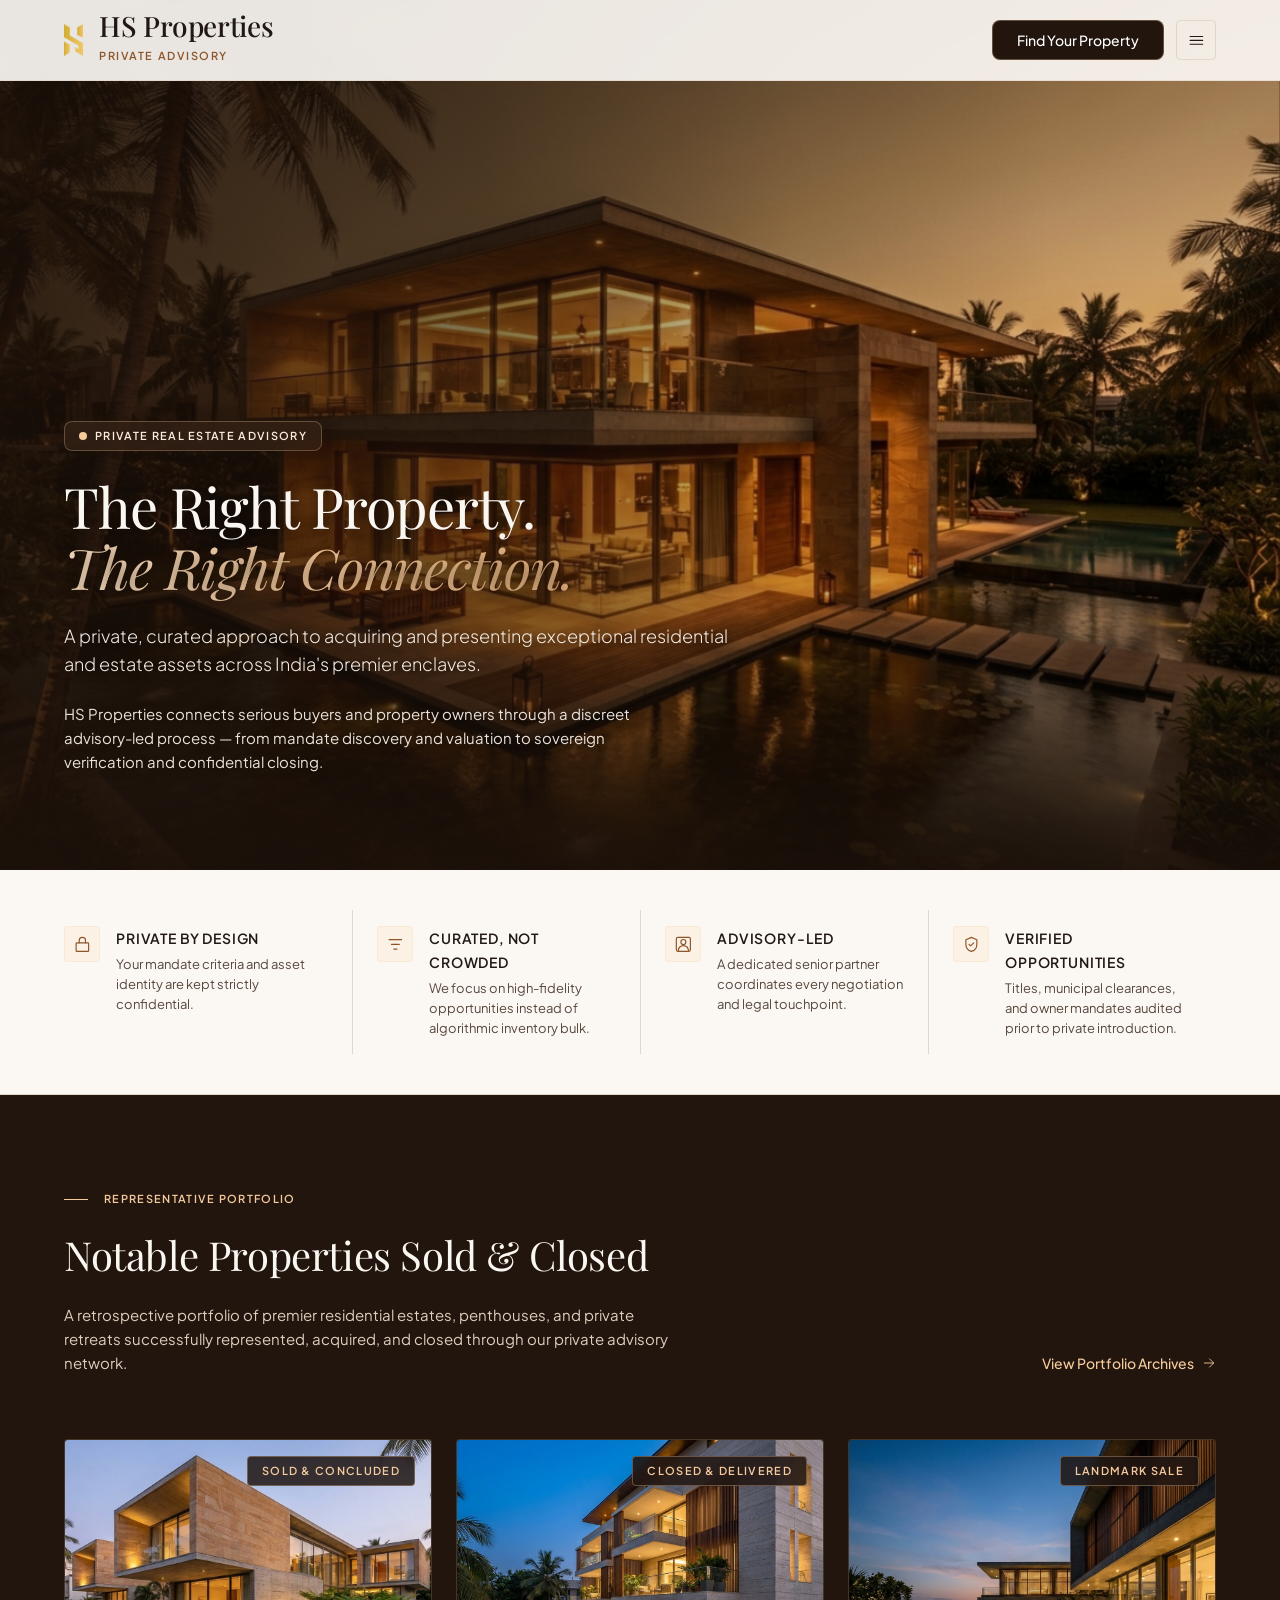
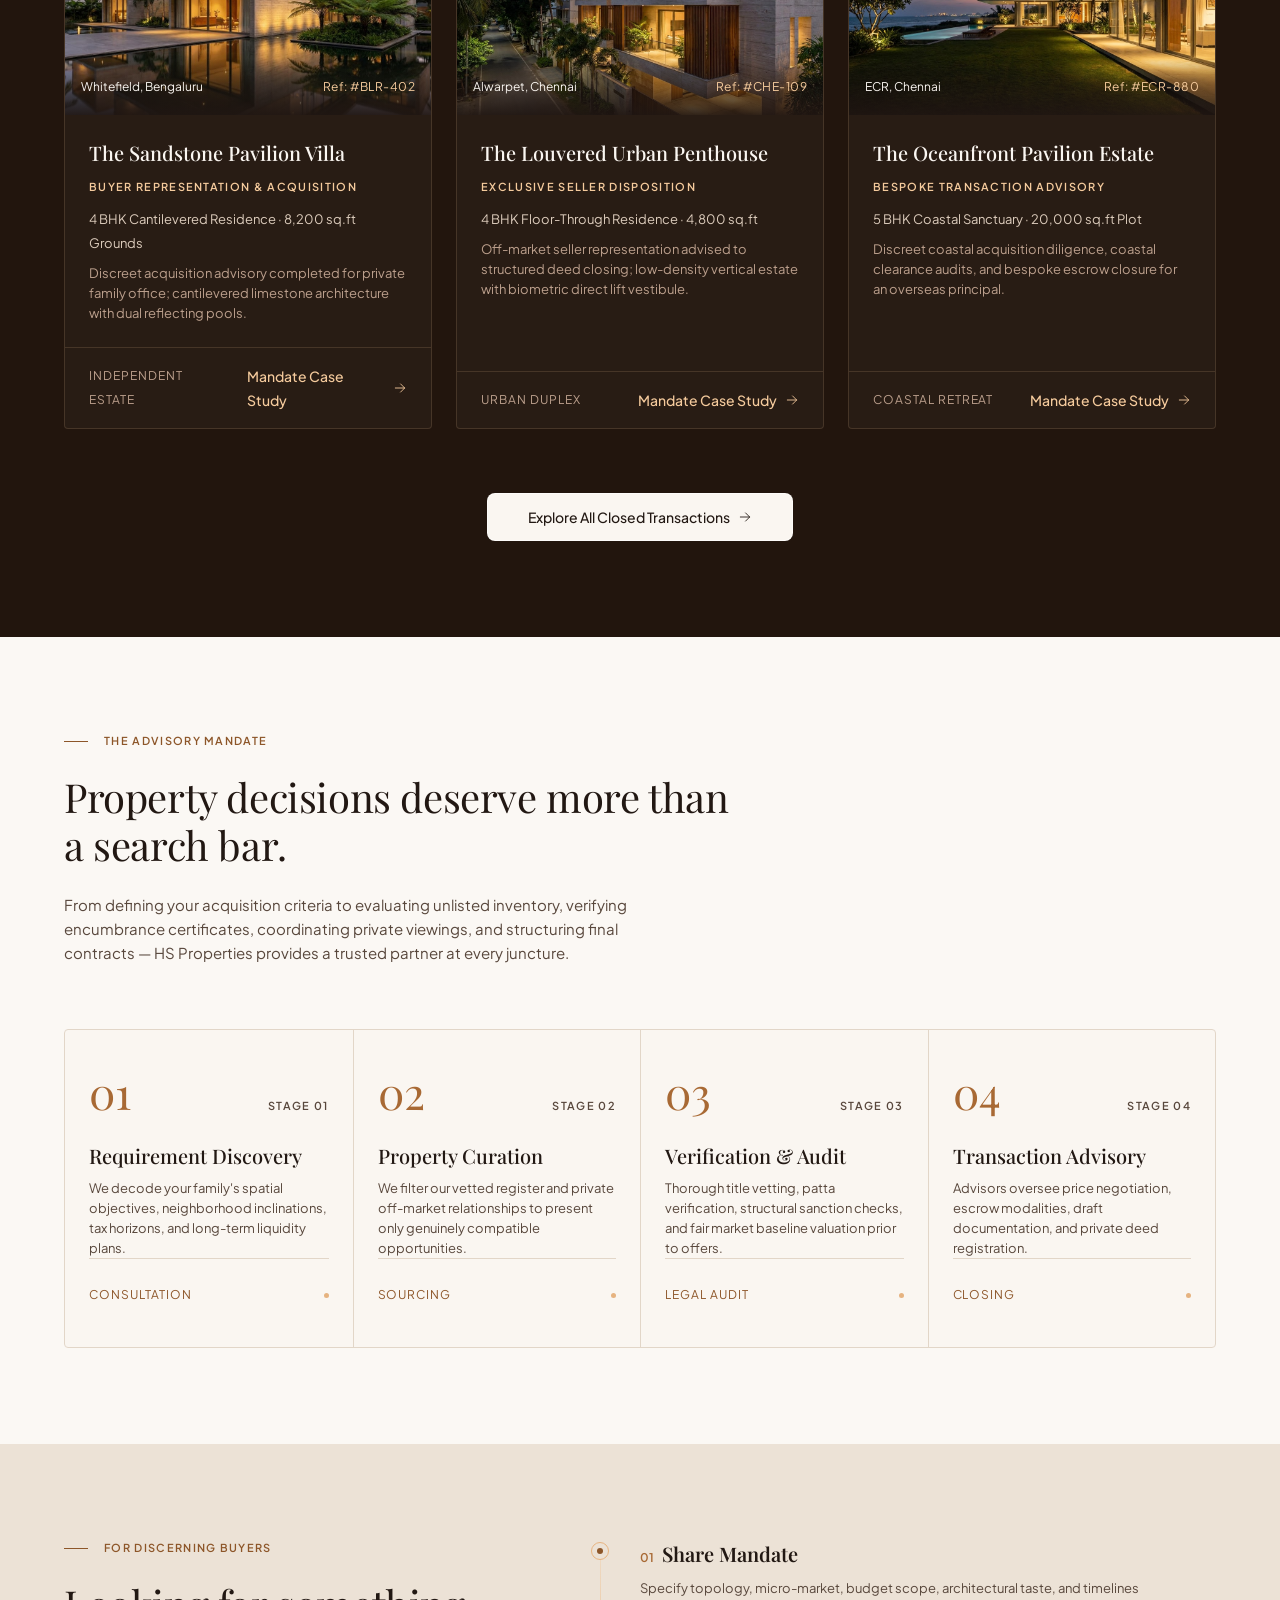
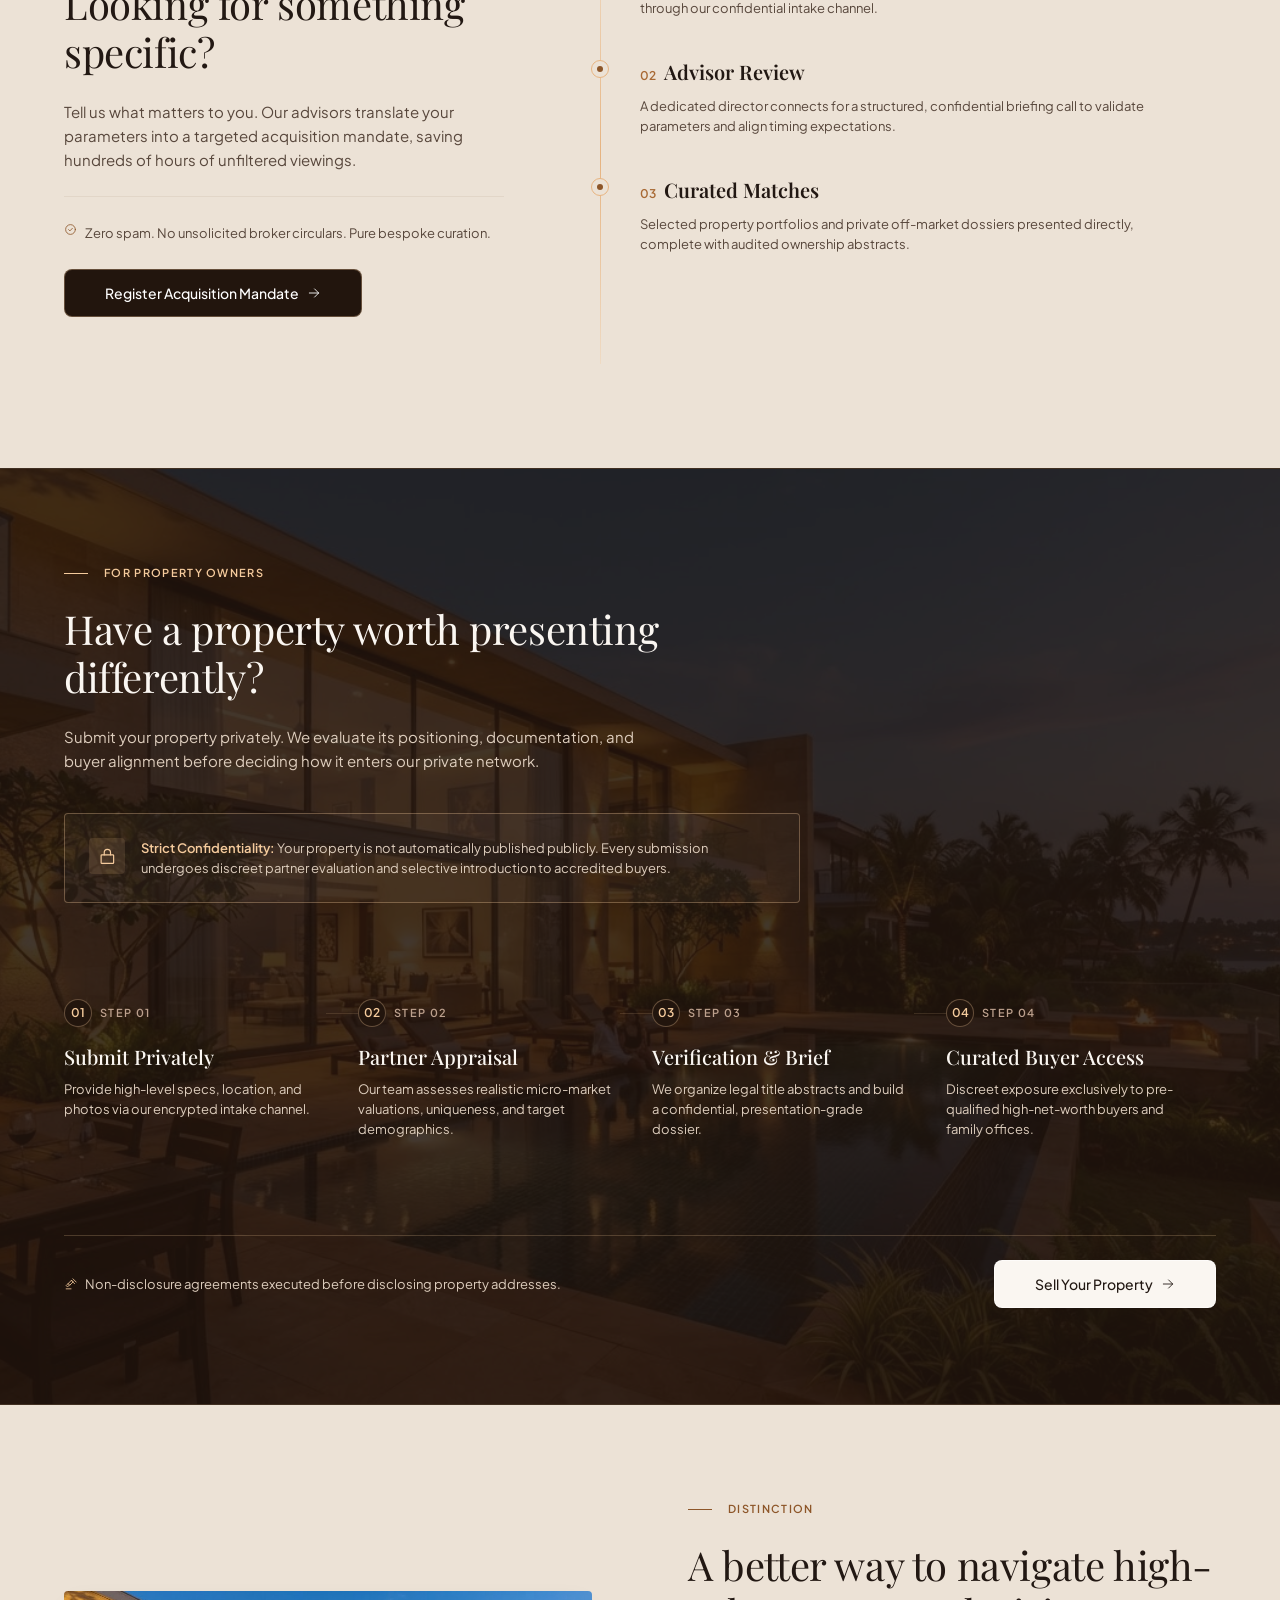
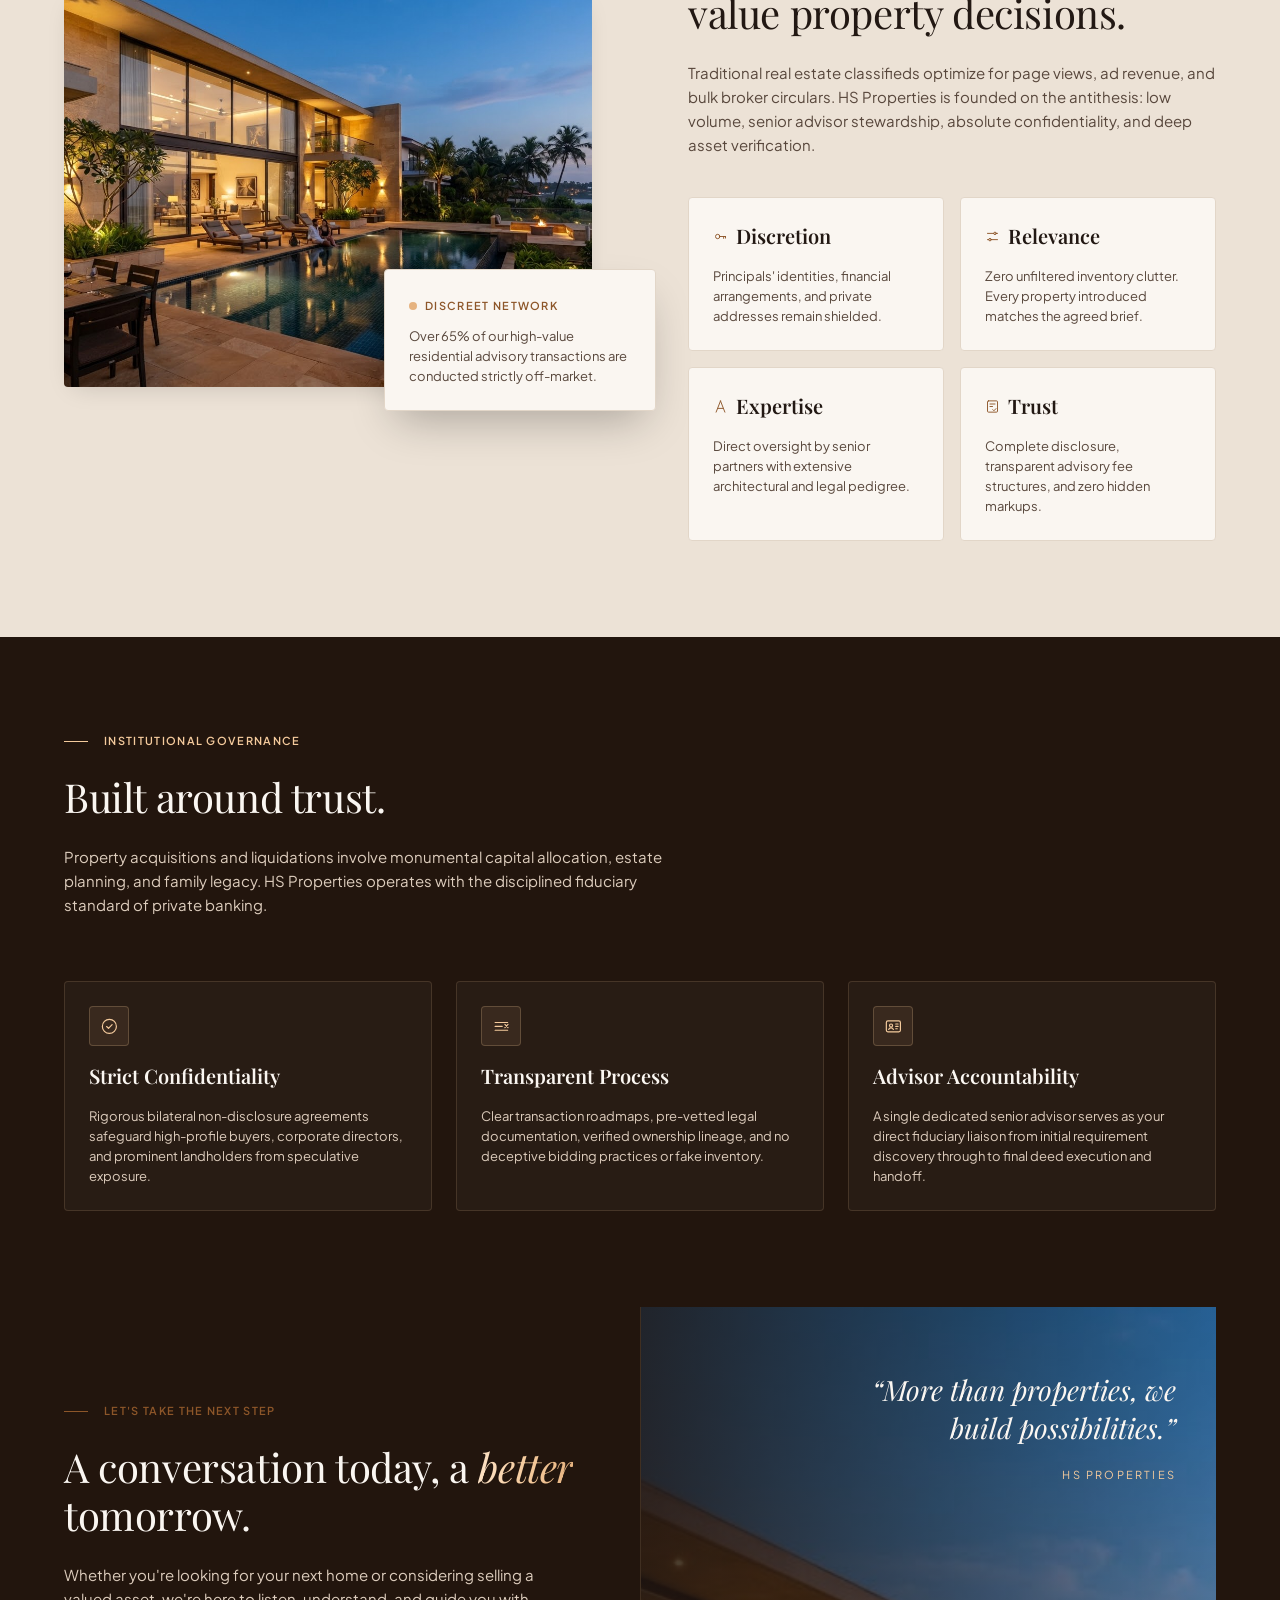
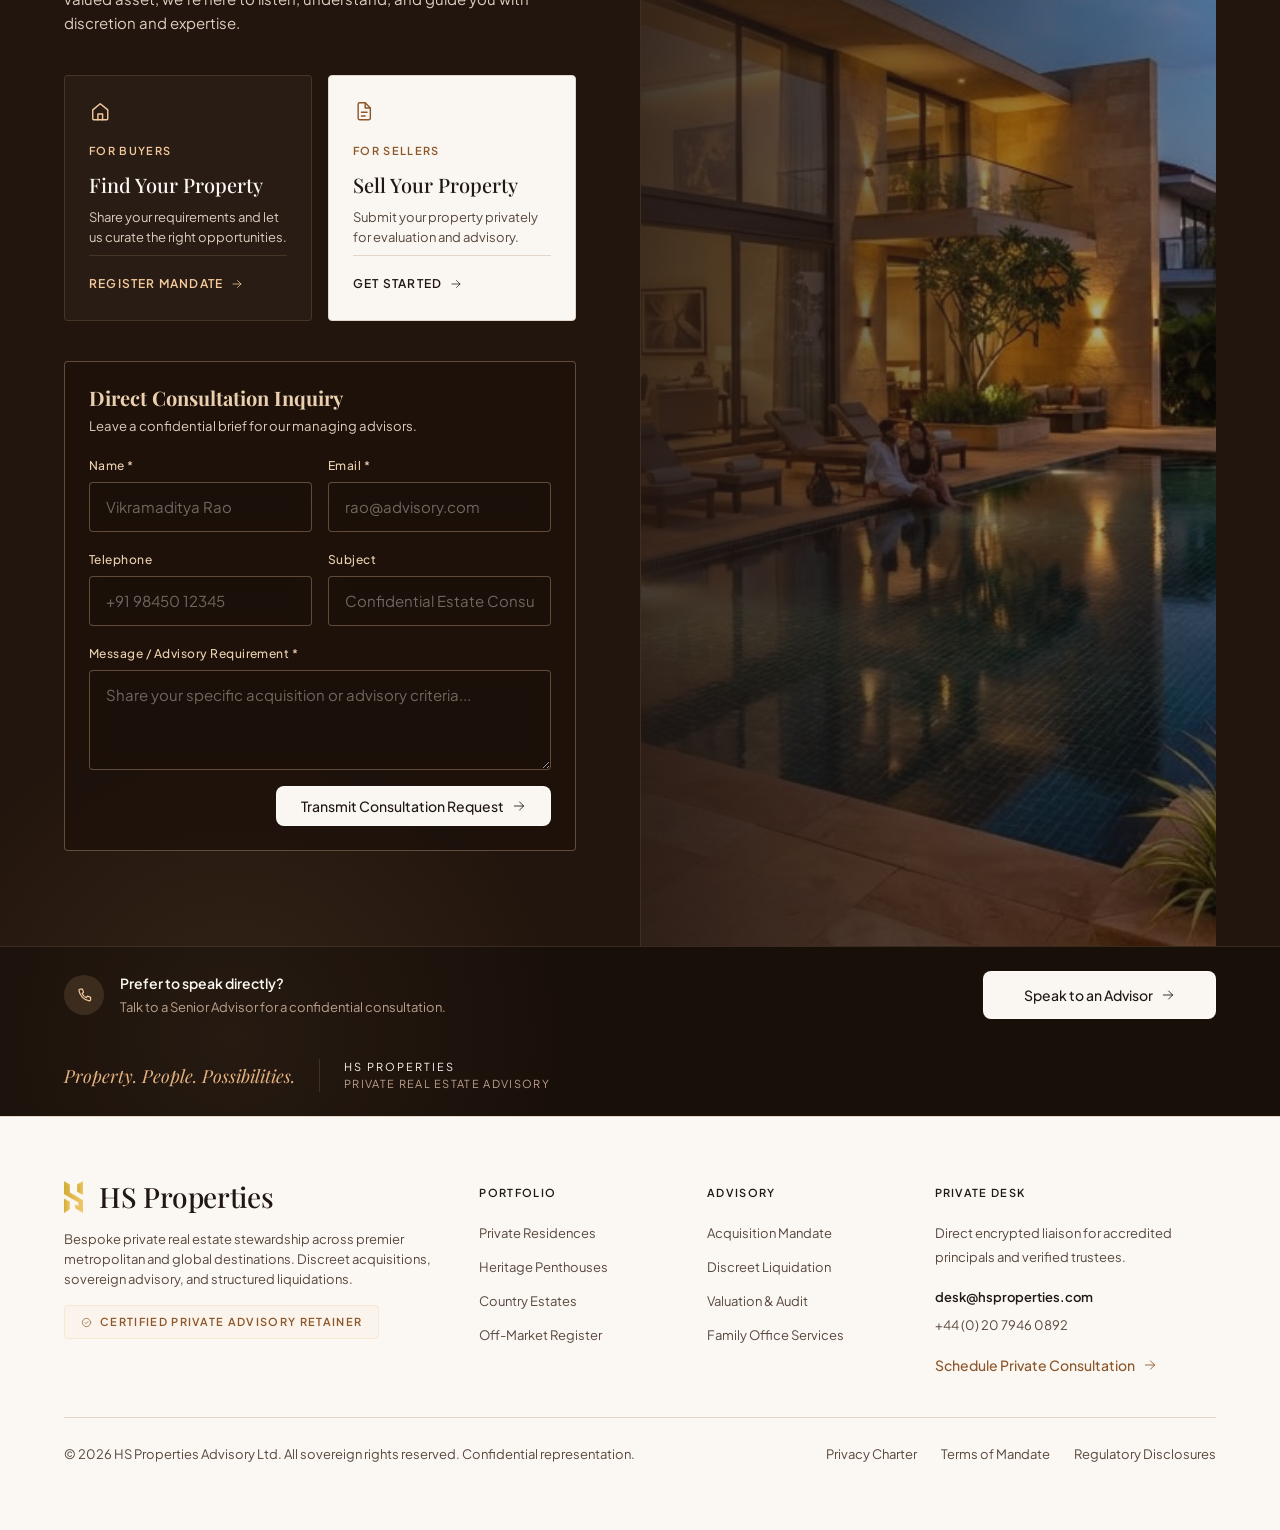
==== commit 449de41e: "Remove dual gateway cards from hero section on landing page" ====
--- a/index.html
+++ b/index.html
@@ -169,32 +169,6 @@
           to sovereign verification and confidential closing.
         </p>
 
-        <!-- Dual gateway: the page's two primary intents, given equal weight -->
-        <div class="hero__gateways hero-item" data-step="4">
-
-          <a class="gateway gateway--solid shimmer btn-open-buyer-modal" href="#buyer">
-            <span class="gateway__row">
-              <span class="gateway__label">
-                <svg class="icon gateway__icon" aria-hidden="true" focusable="false"><use href="assets/icons/sprite.svg#i-shield"></use></svg>                Find Your Property
-              </span>
-              <svg class="icon icon--arrow gateway__icon" aria-hidden="true" focusable="false"><use href="assets/icons/sprite.svg#i-arrow-right"></use></svg>            </span>
-            <span class="gateway__note">
-              Specify your parameters. We curate private opportunities.
-            </span>
-          </a>
-
-          <a class="gateway gateway--glass shimmer btn-open-seller-modal" href="pages/seller-intake-step-1.html">
-            <span class="gateway__row">
-              <span class="gateway__label">
-                <svg class="icon gateway__icon" aria-hidden="true" focusable="false"><use href="assets/icons/sprite.svg#i-villa"></use></svg>                Sell Your Property
-              </span>
-              <svg class="icon icon--arrow gateway__icon" aria-hidden="true" focusable="false"><use href="assets/icons/sprite.svg#i-arrow-right"></use></svg>            </span>
-            <span class="gateway__note">
-              Submit privately for discreet appraisal and qualified buyer access.
-            </span>
-          </a>
-
-        </div>
       </div>
     </div>
   </section>
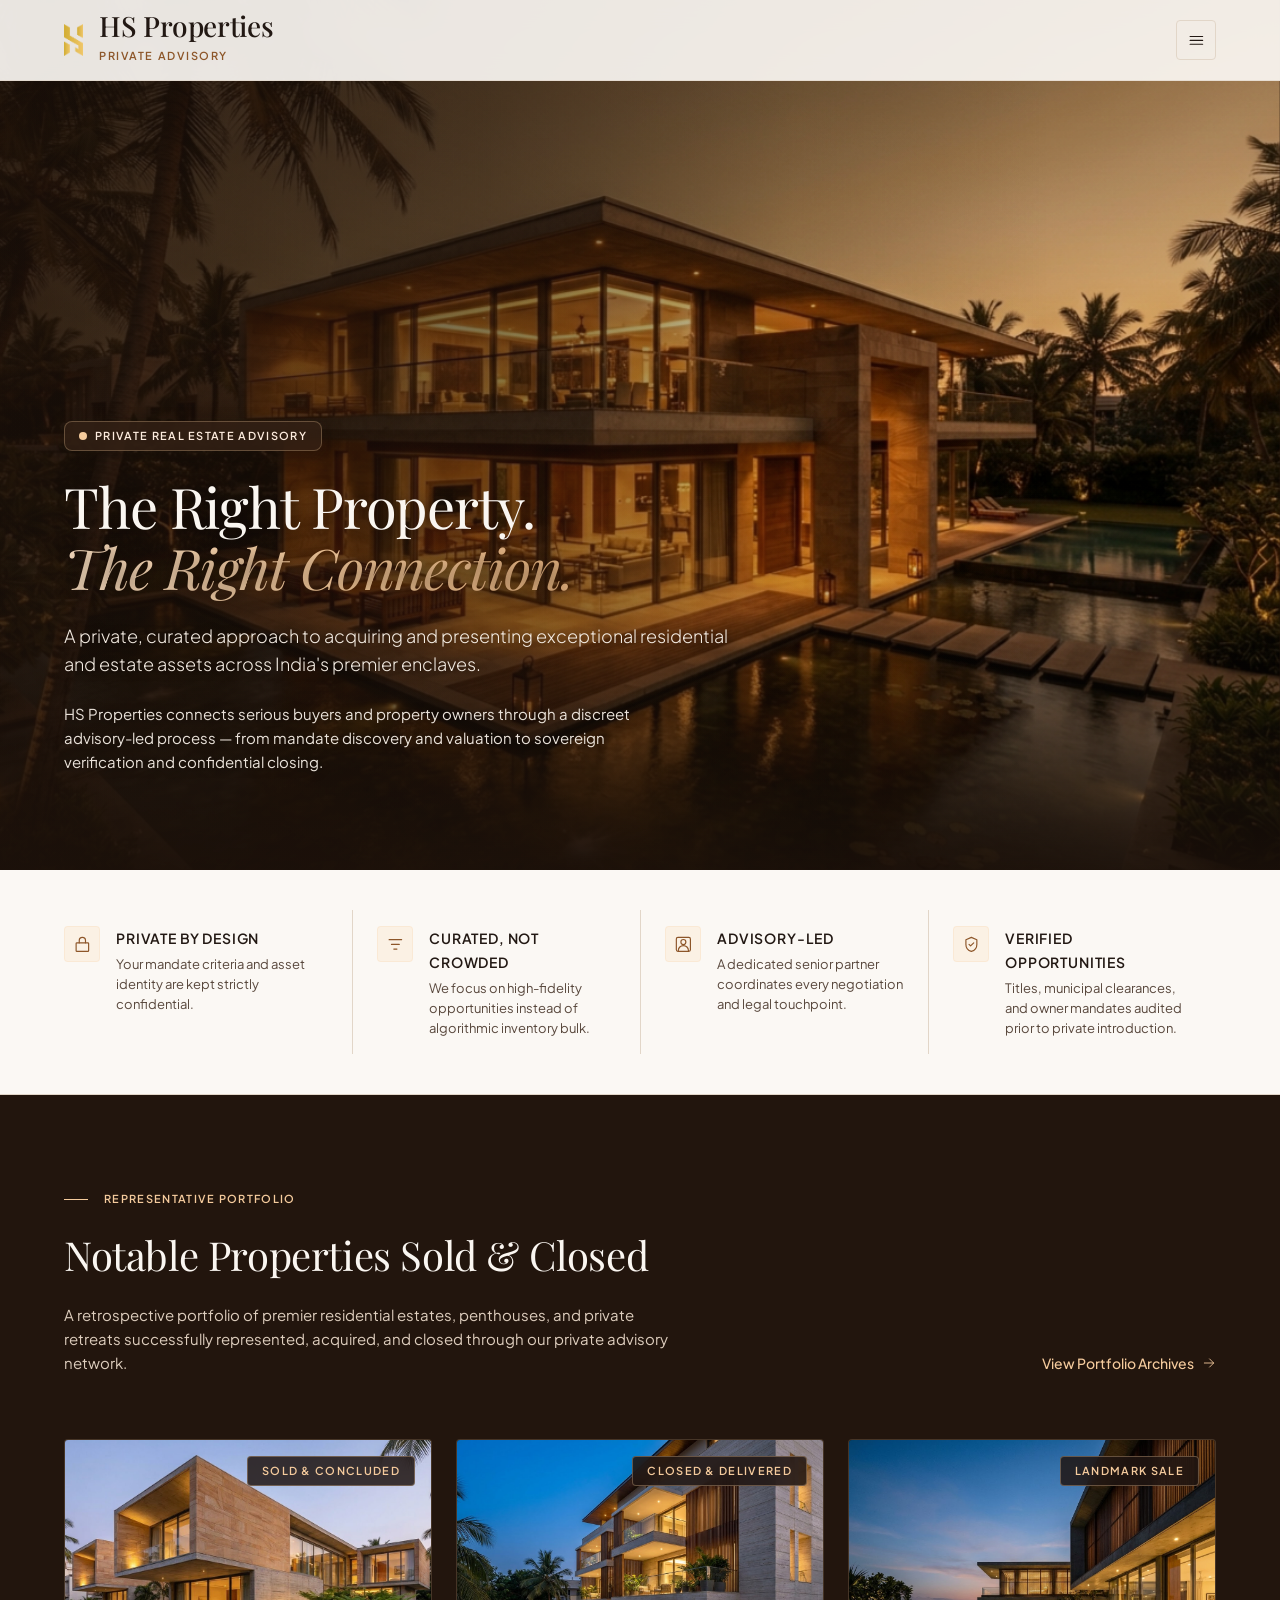
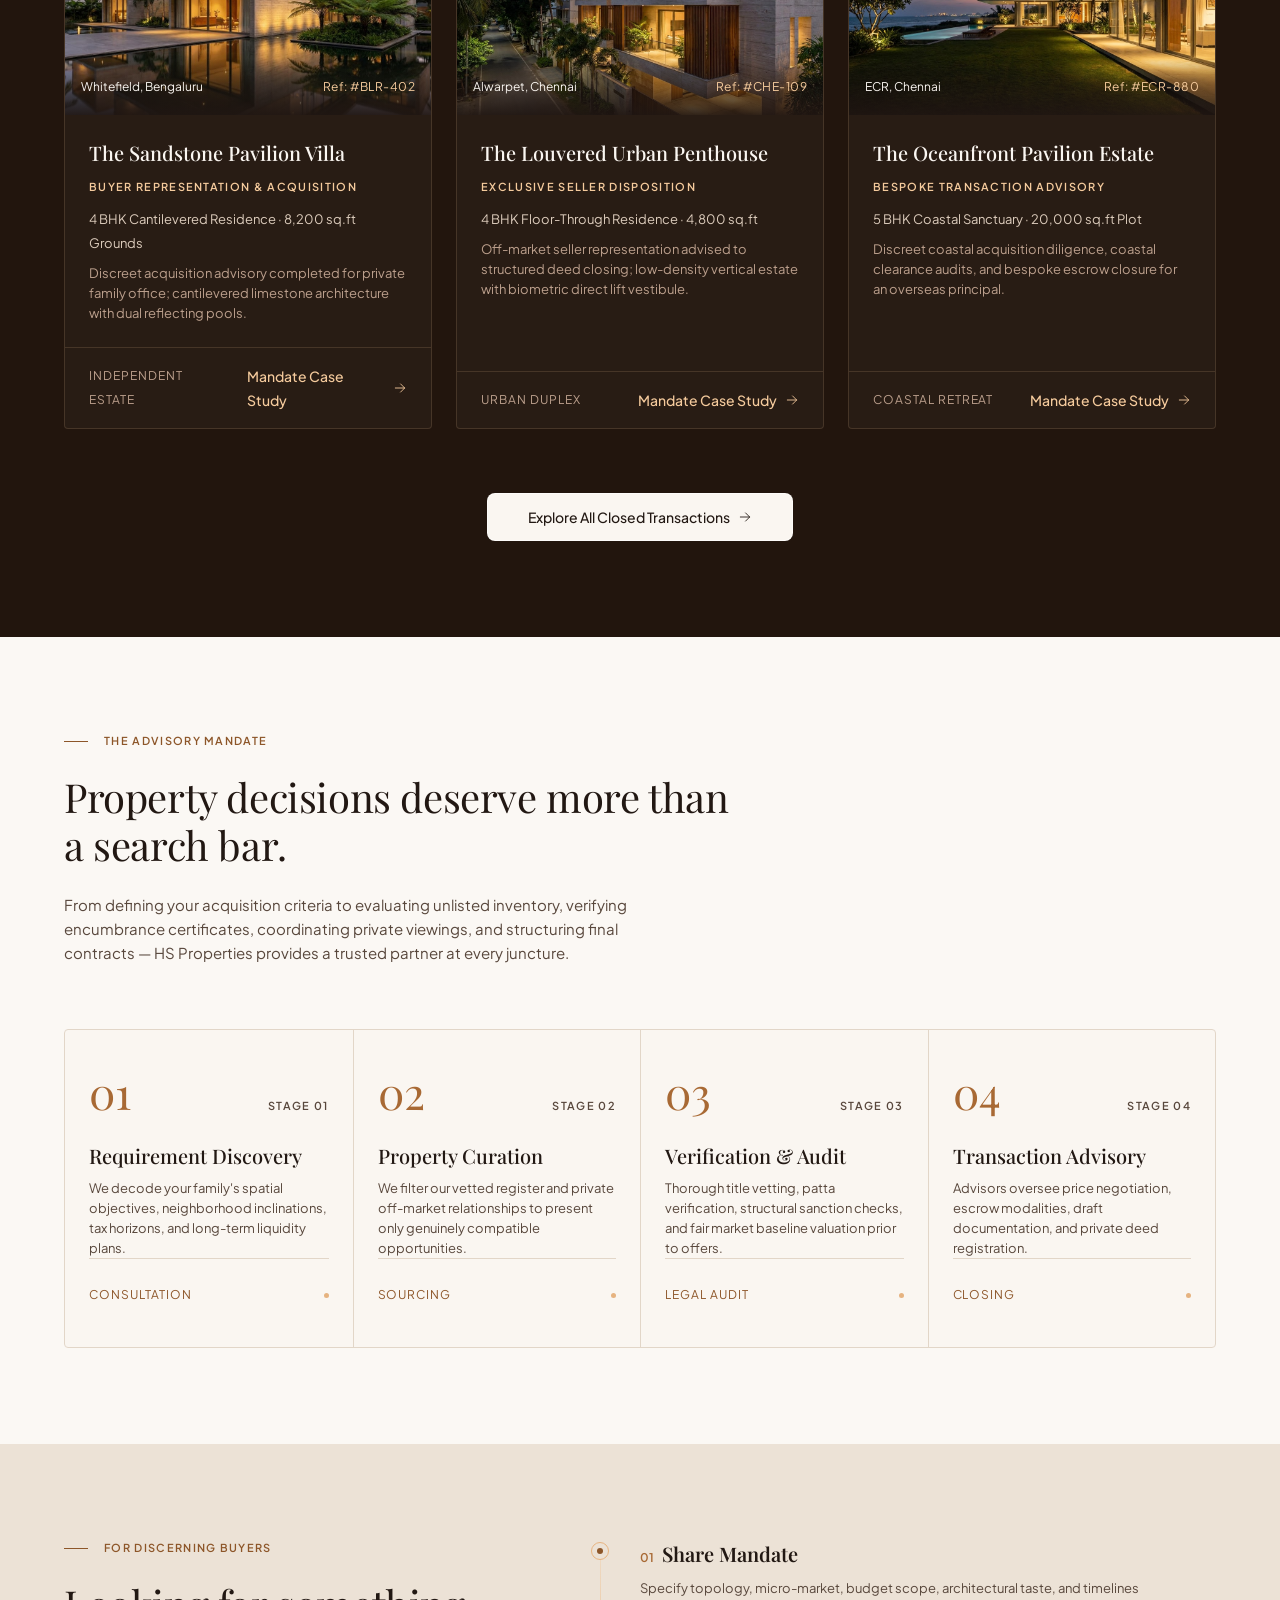
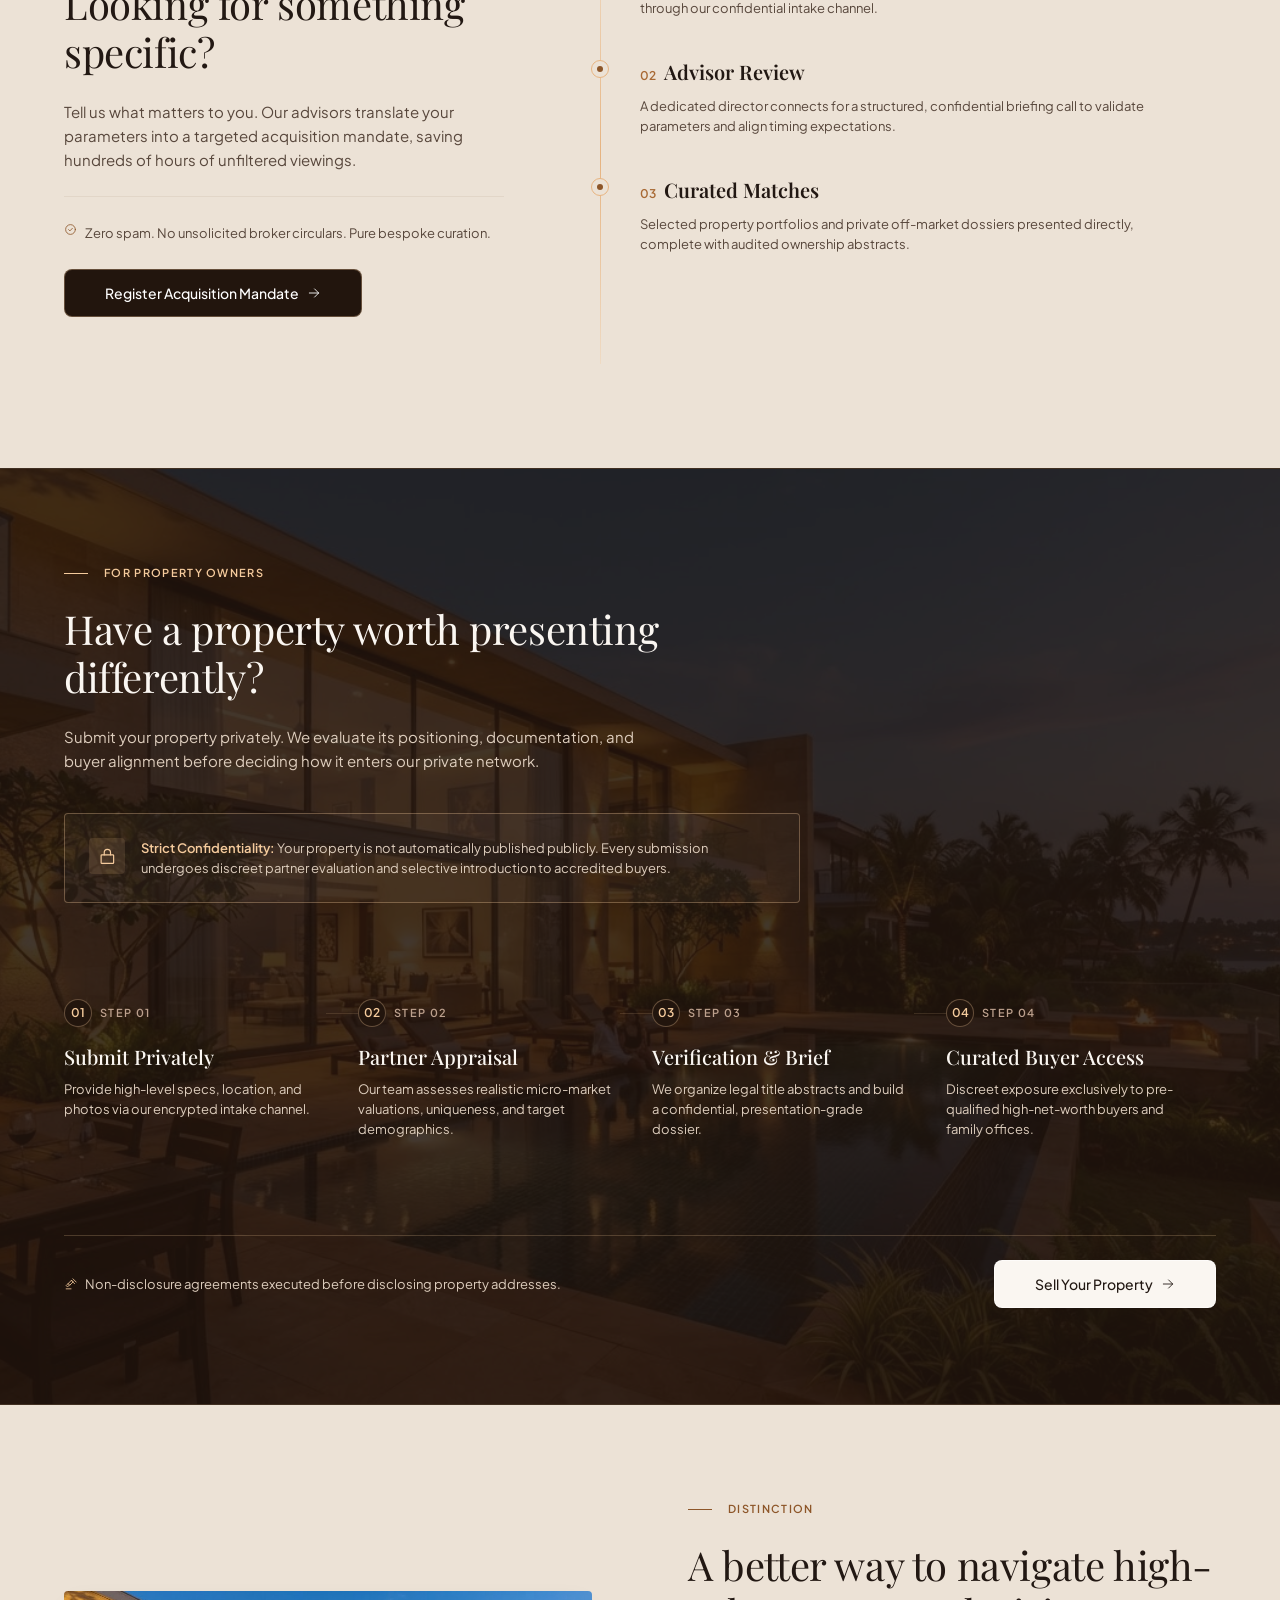
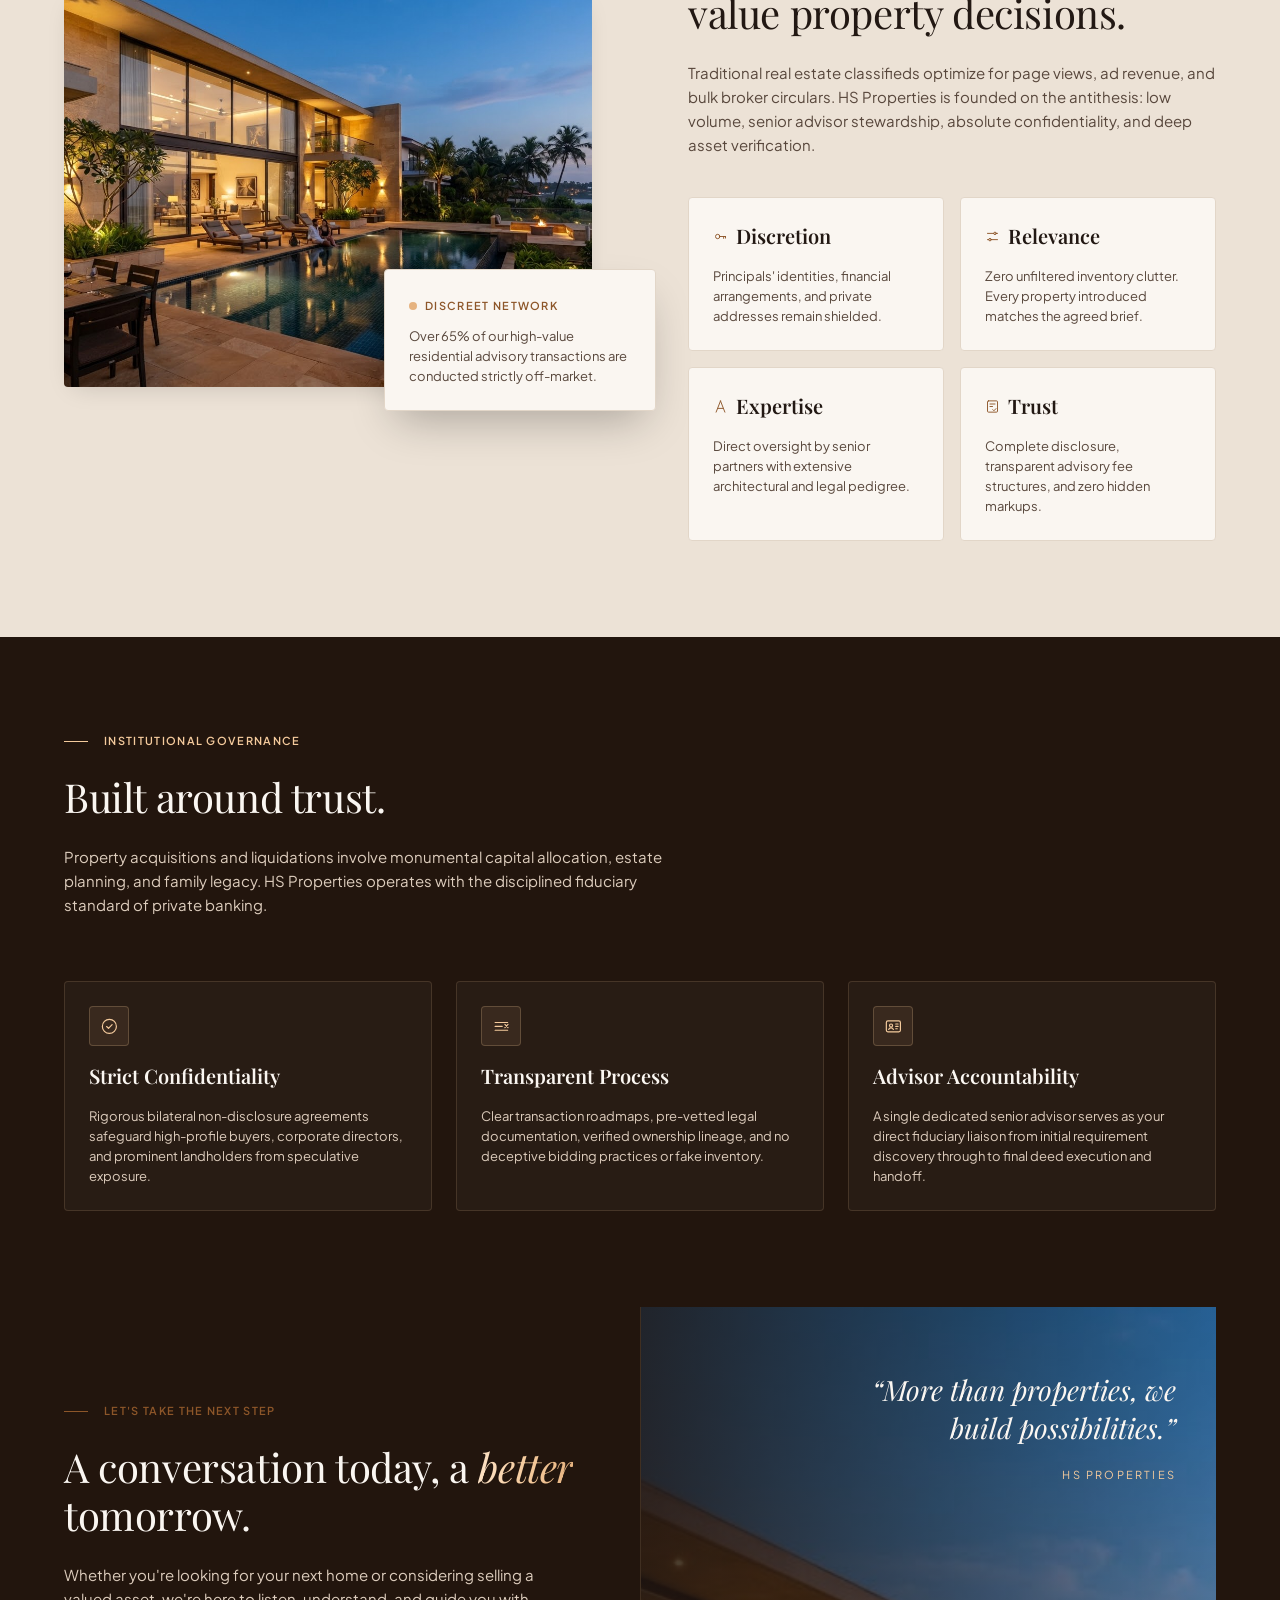
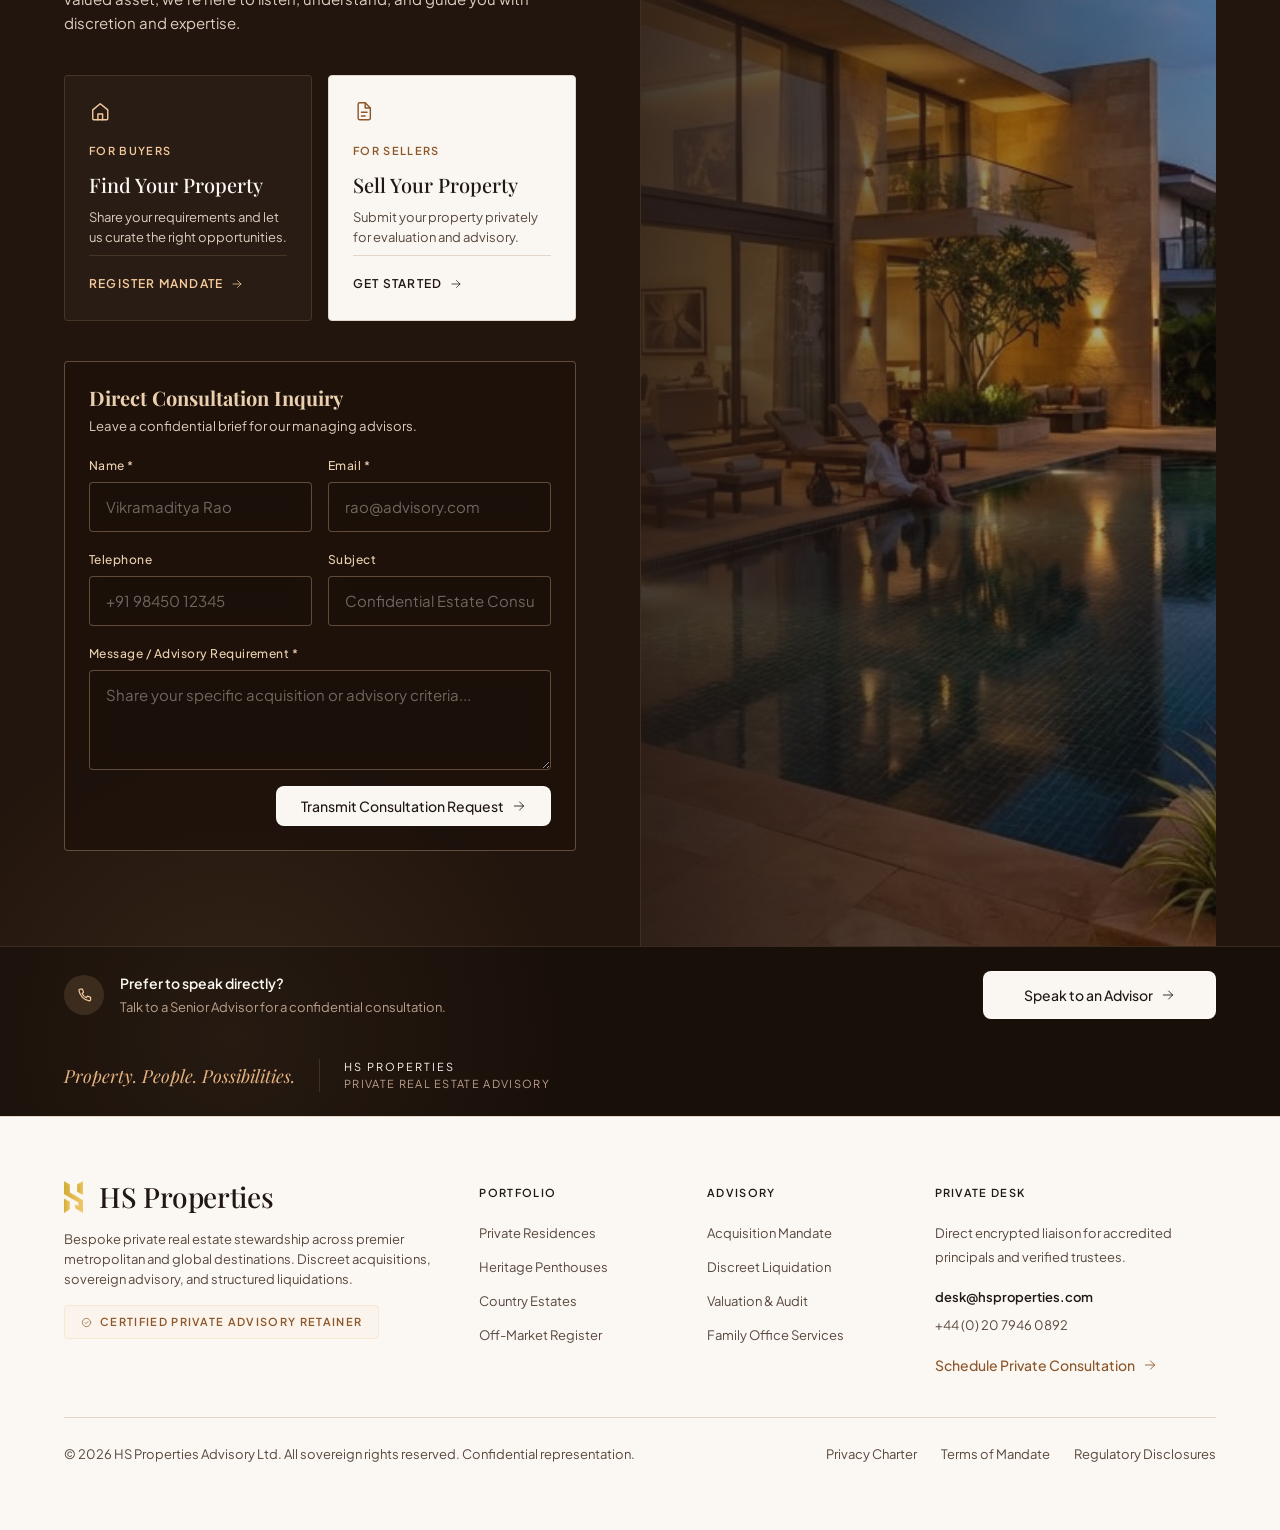
==== commit 77c18aa4: "Remove Sell Your Property and Find Your Property buttons from navigation bar" ====
--- a/index.html
+++ b/index.html
@@ -65,14 +65,6 @@
   </nav>
 
       <div class="header__actions">
-
-        <a class="btn btn--outline btn-open-seller-modal" href="pages/seller-intake-step-1.html">Sell Your Property</a>
-        <a class="btn btn--primary shimmer btn-open-buyer-modal" href="#buyer">Find Your Property</a>
-
-
-
-
-
         <button
           class="nav-toggle"
           type="button"
@@ -120,10 +112,6 @@
                           >Contact</a>
           </li>
               </ul>
-      <div class="nav-drawer__actions">
-        <a class="btn btn--outline btn-open-seller-modal" href="pages/seller-intake-step-1.html">Sell Your Property</a>
-        <a class="btn btn--primary btn-open-buyer-modal" href="#buyer">Find Your Property</a>
-      </div>
     </div>
   </div>
 
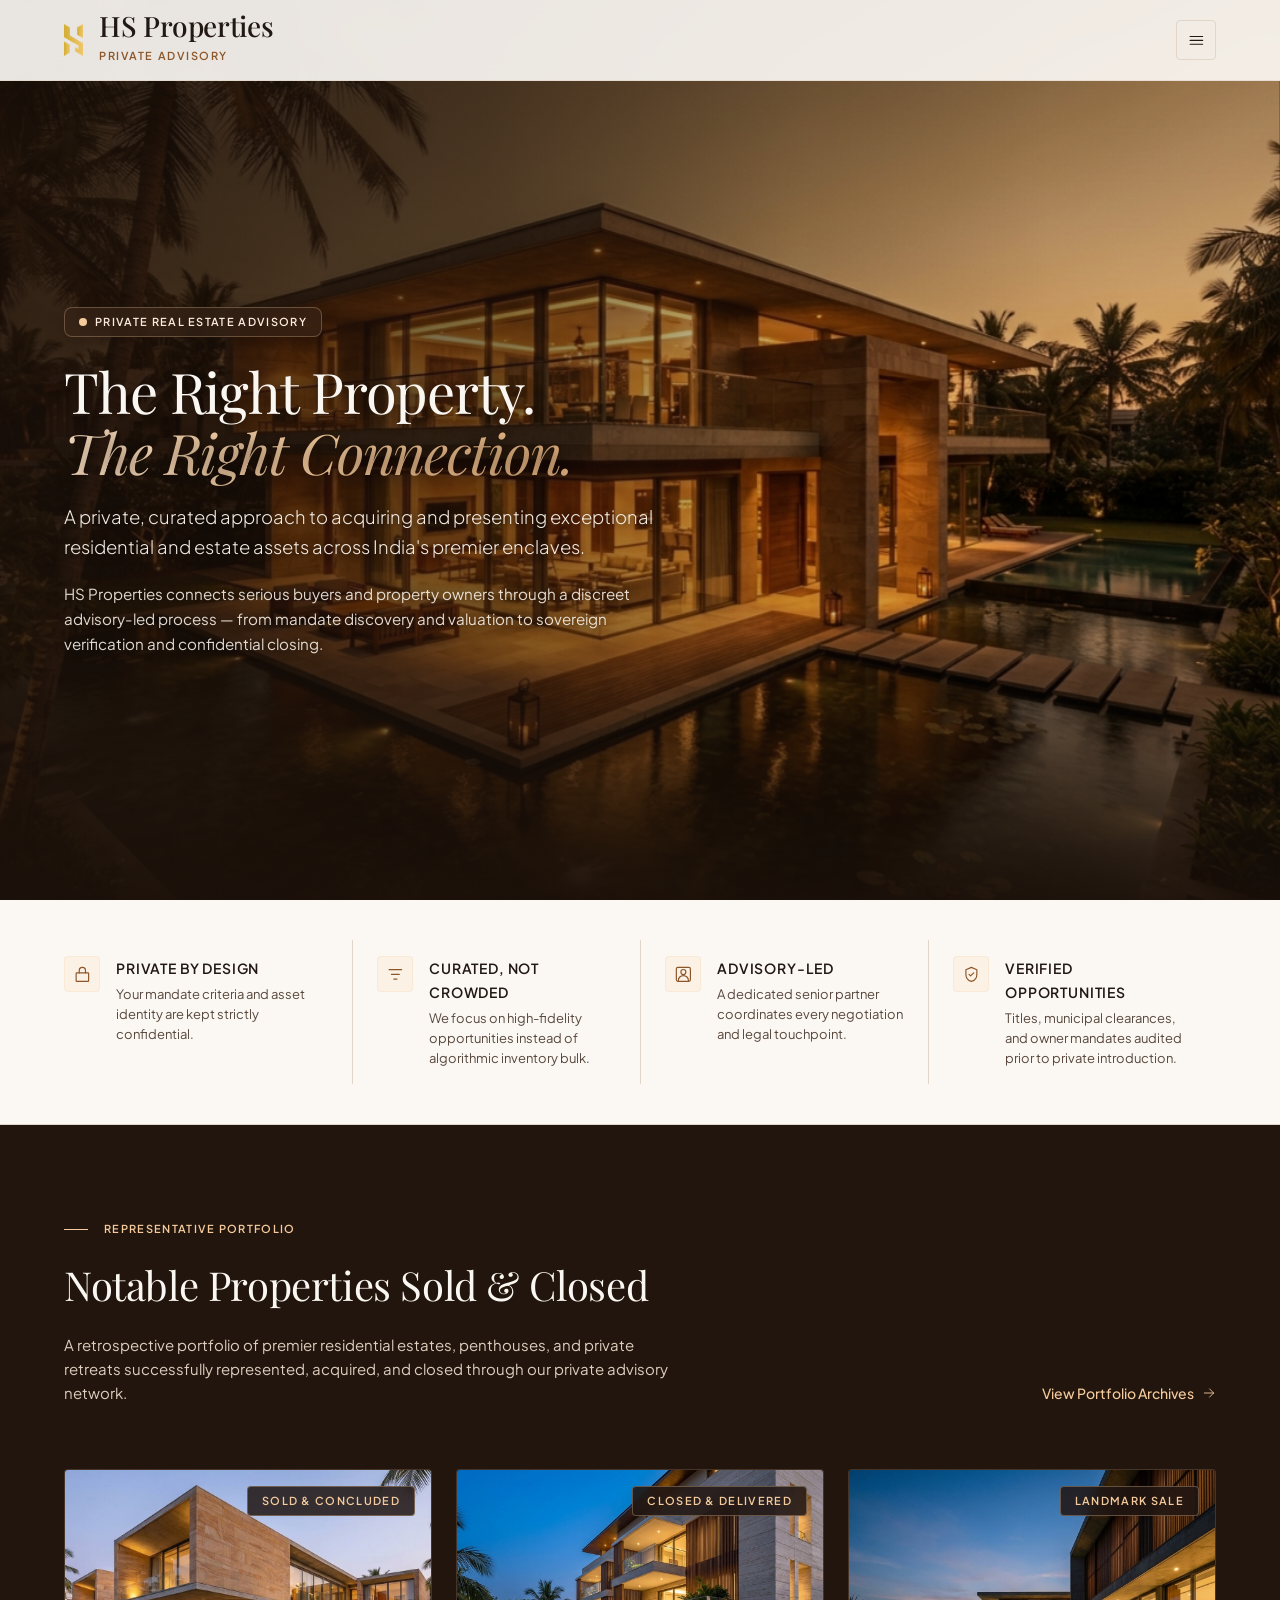
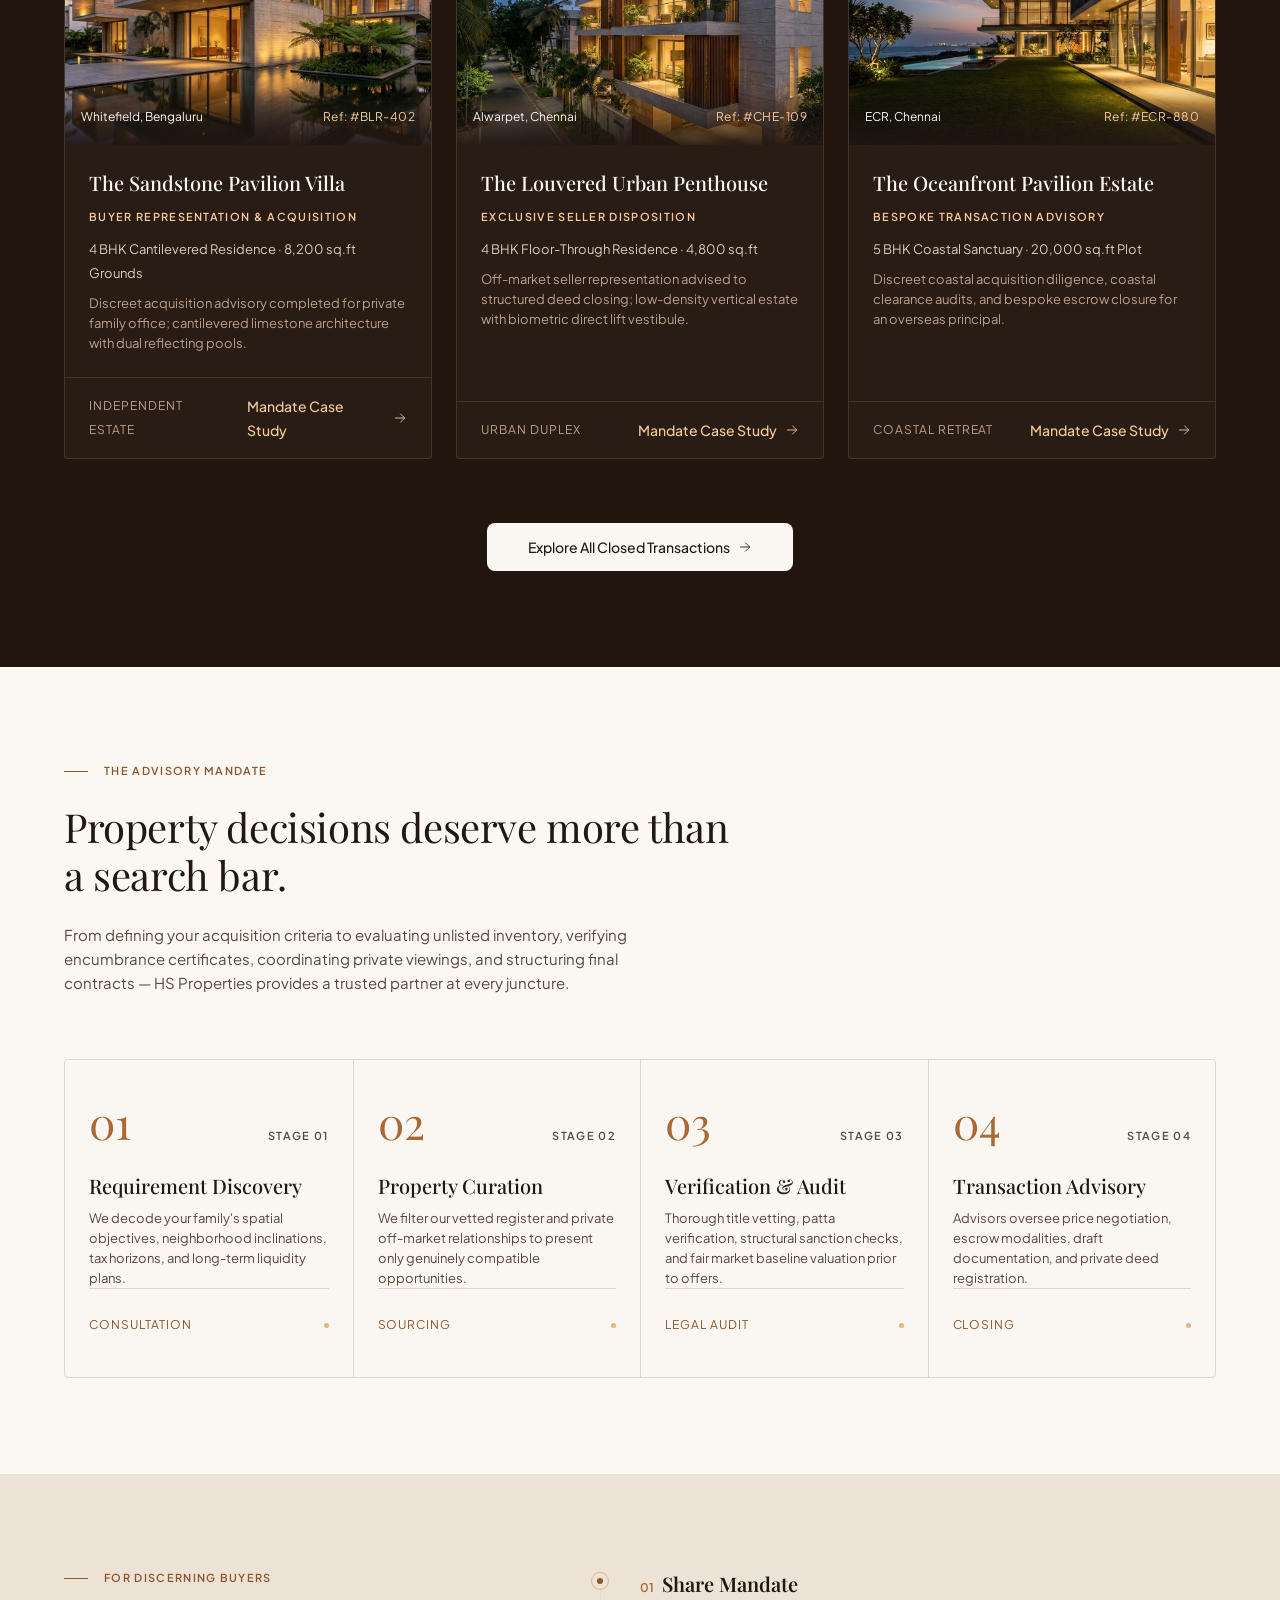
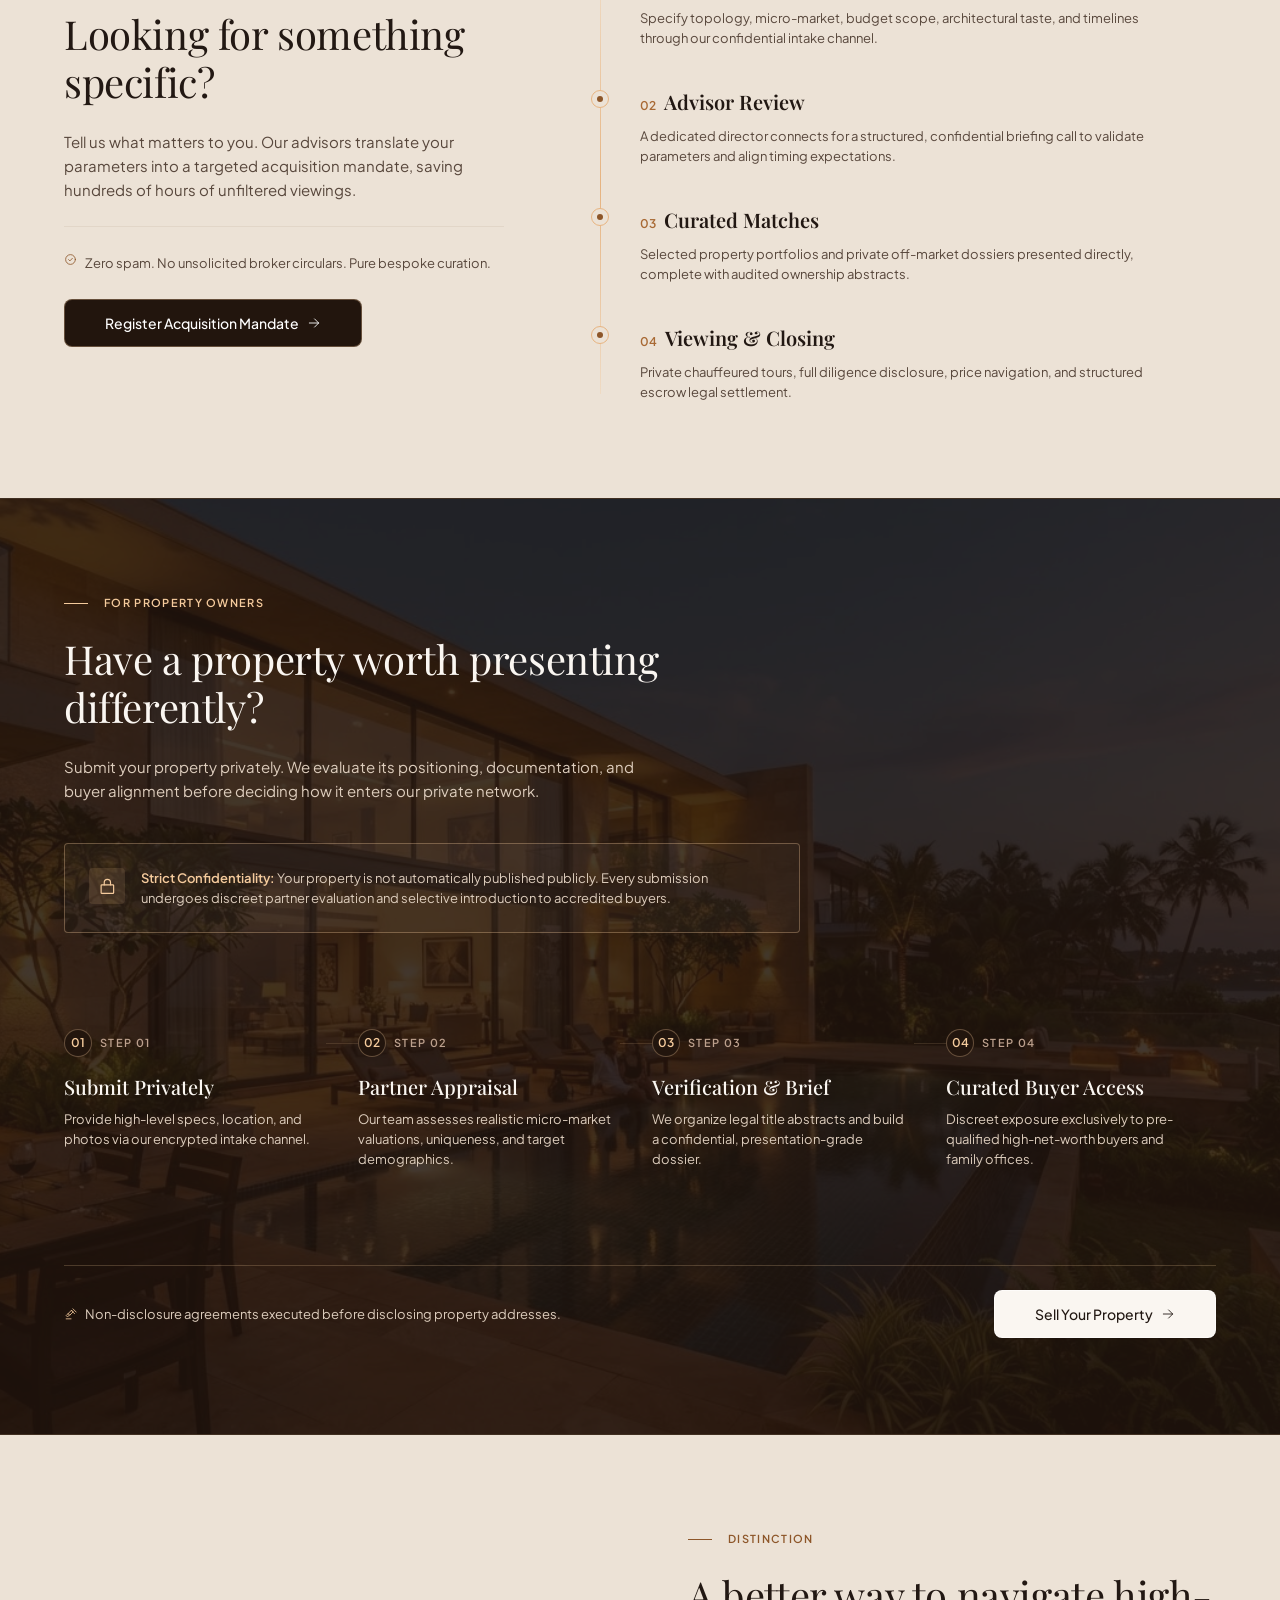
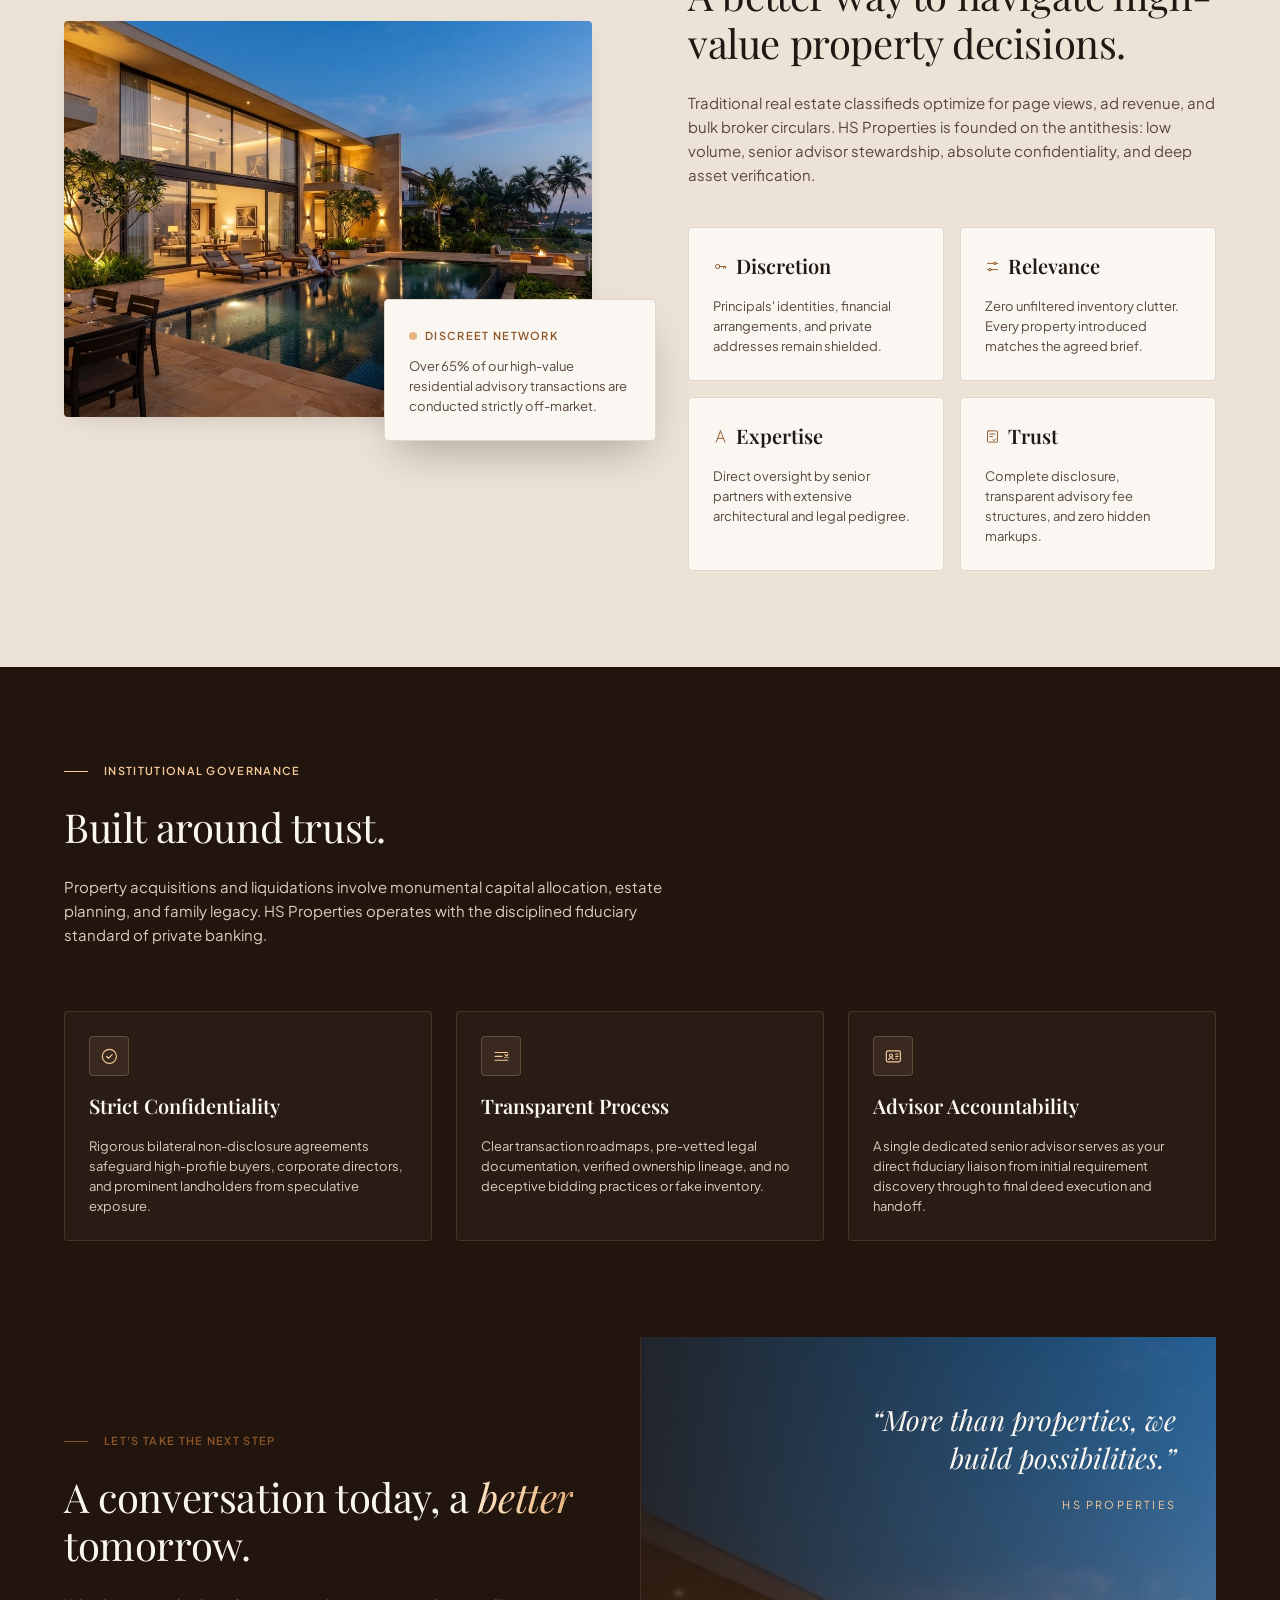
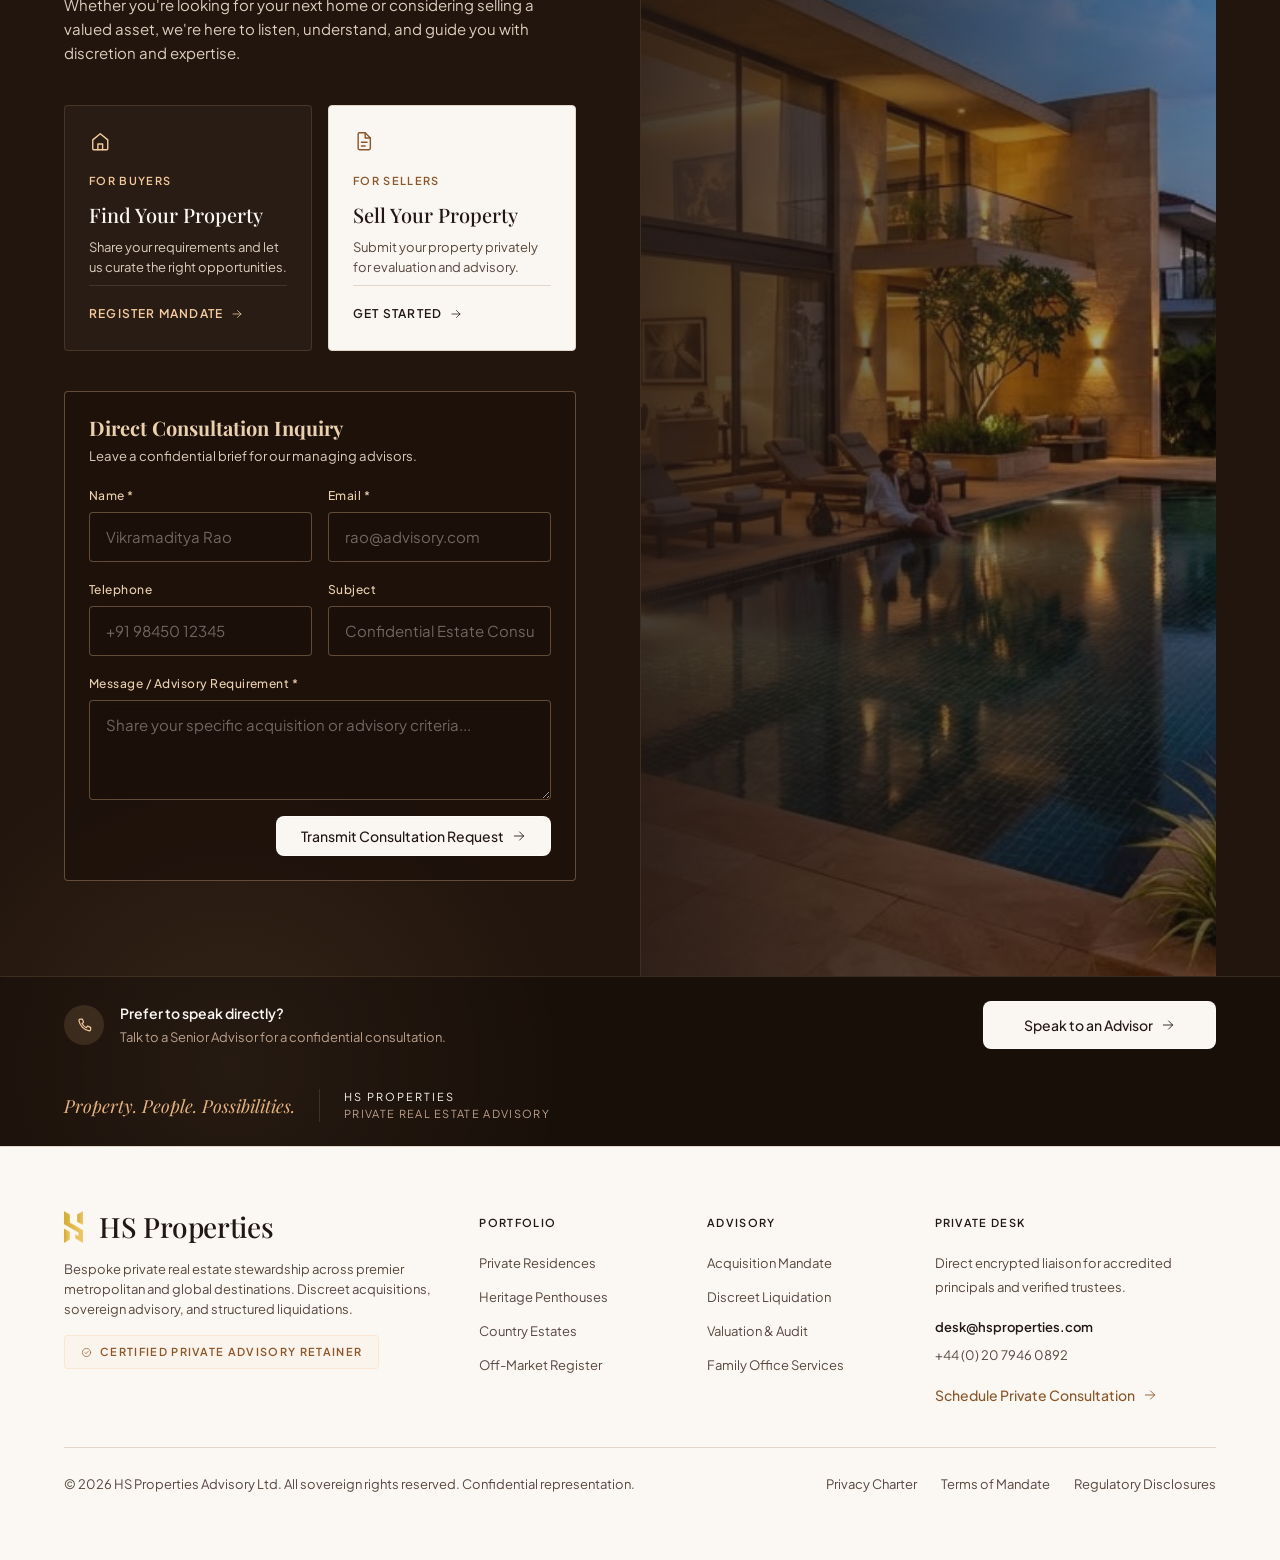
==== commit 75d08dd4: "Elevate and optimize hero text alignment and vertical positioning" ====
--- a/index.html
+++ b/index.html
@@ -18,8 +18,8 @@
     <link rel="stylesheet" href="css/variables.css?v=1793182034">
   <link rel="stylesheet" href="css/global.css?v=1791446132">
   <link rel="stylesheet" href="css/components.css?v=1792773986">
-  <link rel="stylesheet" href="css/pages.css?v=1793182034">
-  <link rel="stylesheet" href="css/responsive.css?v=1793182034">
+  <link rel="stylesheet" href="css/pages.css?v=1793459263797">
+  <link rel="stylesheet" href="css/responsive.css?v=1793459263797">
 
     <script>document.documentElement.classList.add('has-js');</script>
 </head>
--- a/css/pages.css
+++ b/css/pages.css
@@ -53,39 +53,46 @@
   z-index: 3;
   display: flex;
   flex-direction: column;
-  justify-content: flex-end;
-  min-height: 870px;
-  padding-top: 10rem;
-  padding-bottom: var(--s-3xl);
+  justify-content: center;
+  min-height: 100vh;
+  min-height: 100svh;
+  padding-top: calc(var(--header-height) + 2.5rem);
+  padding-bottom: 3.5rem;
 }
 
 .hero__content {
-  max-width: 48rem;
+  max-width: 44rem;
   display: flex;
   flex-direction: column;
-  gap: var(--s-lg);
+  gap: 1.25rem;
 }
 
 .hero__content > .badge {
   align-self: flex-start;
+  margin-bottom: 0.25rem;
 }
 
 .hero__title {
   font-weight: 400;
-  line-height: 1.1;
-  text-shadow: 0 2px 14px rgba(20, 10, 5, 0.65);
+  line-height: 1.08;
+  letter-spacing: -0.02em;
+  text-shadow: 0 2px 18px rgba(16, 8, 4, 0.75);
 }
 
 .hero__lede {
   max-width: 42rem;
   color: var(--c-surface-low);
-  text-shadow: 0 1px 8px rgba(20, 10, 5, 0.6);
+  font-size: 1.15rem;
+  line-height: 1.6;
+  text-shadow: 0 1px 10px rgba(16, 8, 4, 0.7);
 }
 
 .hero__support {
-  max-width: 36rem;
-  color: rgba(245, 238, 230, 0.95);
-  text-shadow: 0 1px 8px rgba(20, 10, 5, 0.6);
+  max-width: 38rem;
+  color: rgba(245, 238, 230, 0.9);
+  font-size: 0.95rem;
+  line-height: 1.65;
+  text-shadow: 0 1px 10px rgba(16, 8, 4, 0.7);
 }
 
 .hero__gateways {
--- a/css/responsive.css
+++ b/css/responsive.css
@@ -53,8 +53,11 @@
    -------------------------------------------------------------------------- */
 @media (max-width: 1024px) {
   .hero__inner {
-    min-height: 720px;
-    padding-top: 8rem;
+    min-height: max(640px, 100vh);
+    min-height: max(640px, 100svh);
+    padding-top: calc(var(--header-height) + 2rem);
+    padding-bottom: 3rem;
+    justify-content: center;
   }
 
   /* Trust pillars go 2-up; the left border is re-drawn per row. */
@@ -72,7 +75,7 @@
     grid-template-columns: repeat(2, 1fr);
   }
 
-  /* Mandate stages become a 2×2 block with hairlines on both axes. */
+  /* Advisory stages become a 2×2 block with hairlines on both axes. */
   .mandate__band {
     grid-template-columns: repeat(2, 1fr);
   }
@@ -175,19 +178,19 @@
     grid-template-columns: 1fr;
   }
 
-  .mandate-bar__inner {
+  .advisory-bar__inner {
     flex-direction: column;
     align-items: flex-start;
     gap: var(--s-lg);
   }
 
-  .mandate-bar__brand {
+  .advisory-bar__brand {
     flex-direction: column;
     align-items: flex-start;
     gap: var(--s-sm);
   }
 
-  .mandate-bar__wordmark {
+  .advisory-bar__wordmark {
     padding-left: 0;
     border-left: 0;
   }
@@ -204,9 +207,11 @@
 @media (max-width: 640px) {
   /* The hero becomes a taller, portrait-friendly plate. */
   .hero__inner {
-    min-height: 600px;
-    padding-top: 7rem;
-    padding-bottom: var(--s-2xl);
+    min-height: max(560px, 100vh);
+    min-height: max(560px, 100svh);
+    padding-top: calc(var(--header-height) + 1.5rem);
+    padding-bottom: 2.5rem;
+    justify-content: center;
   }
 
   .hero__content {
@@ -241,7 +246,7 @@
     padding-top: 0;
   }
 
-  /* Mandate stages become a single stacked column. */
+  /* Advisory stages become a single stacked column. */
   .mandate__band {
     grid-template-columns: 1fr;
   }
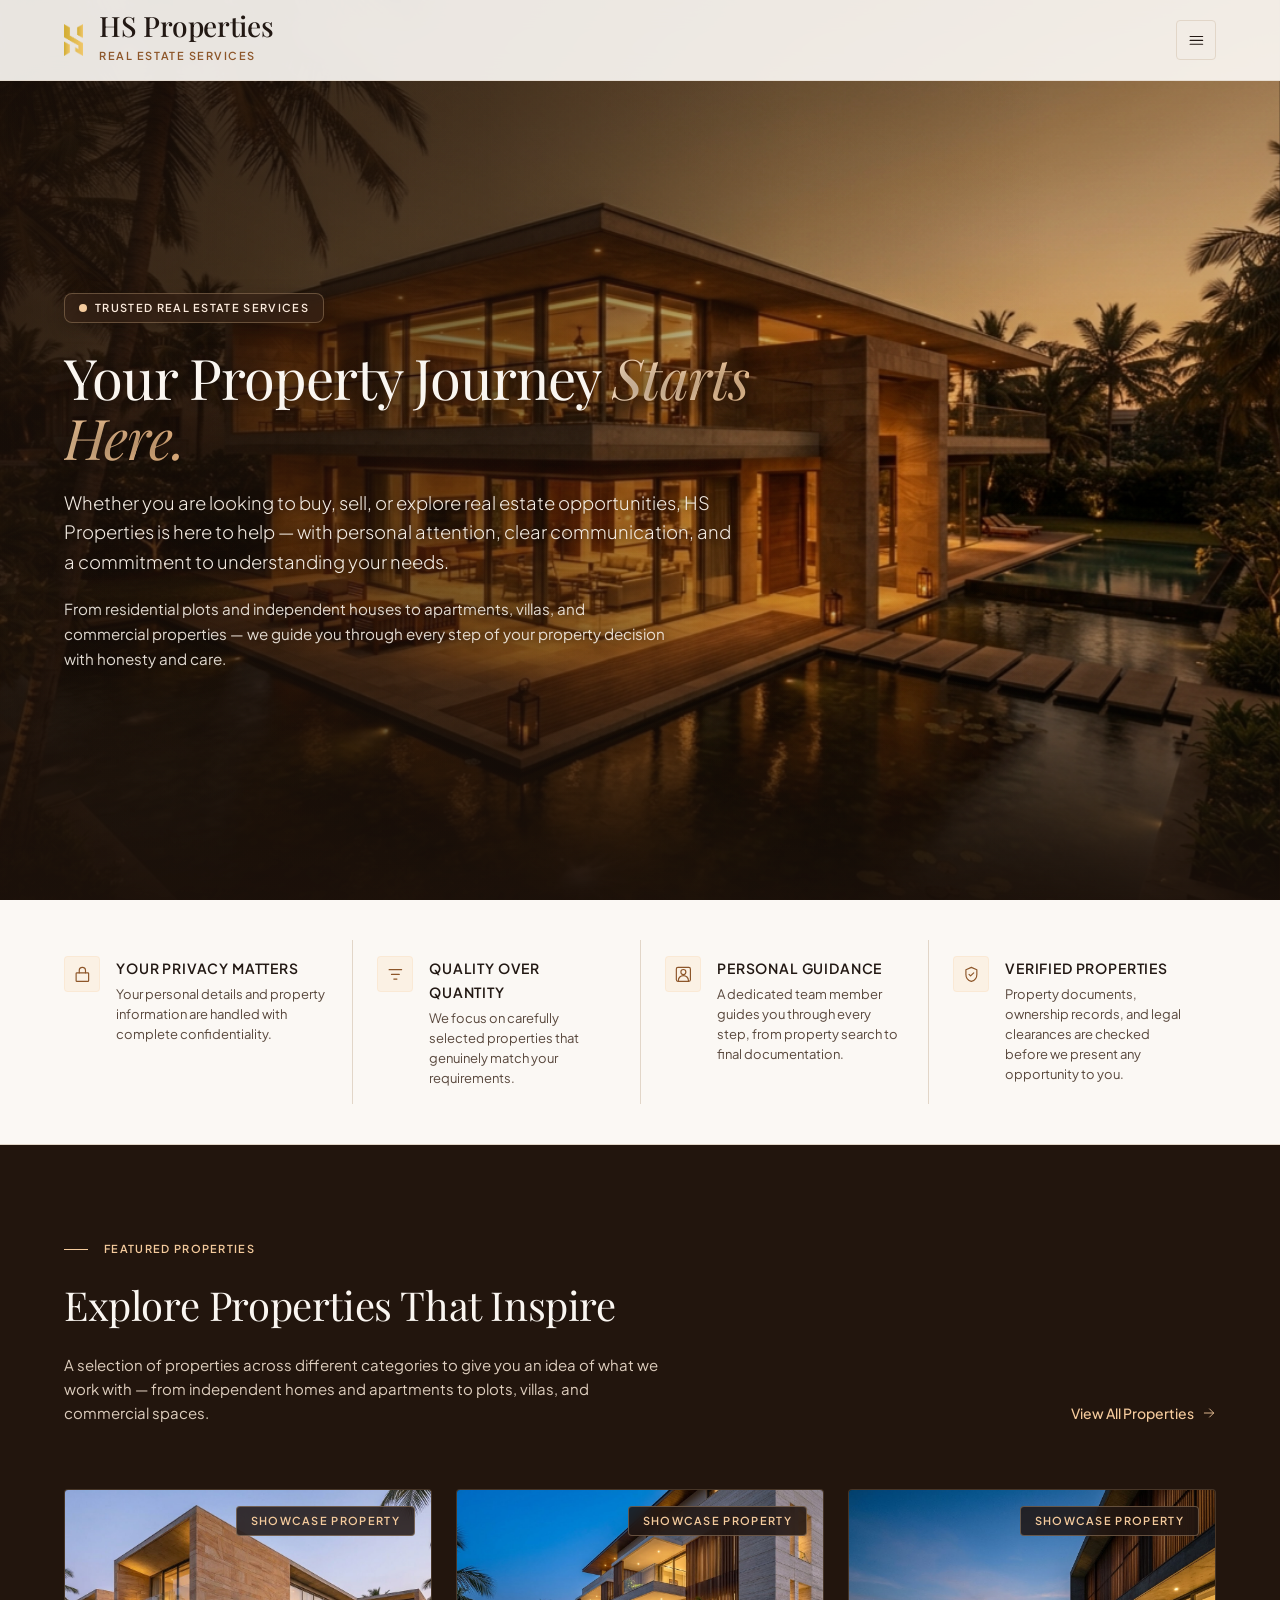
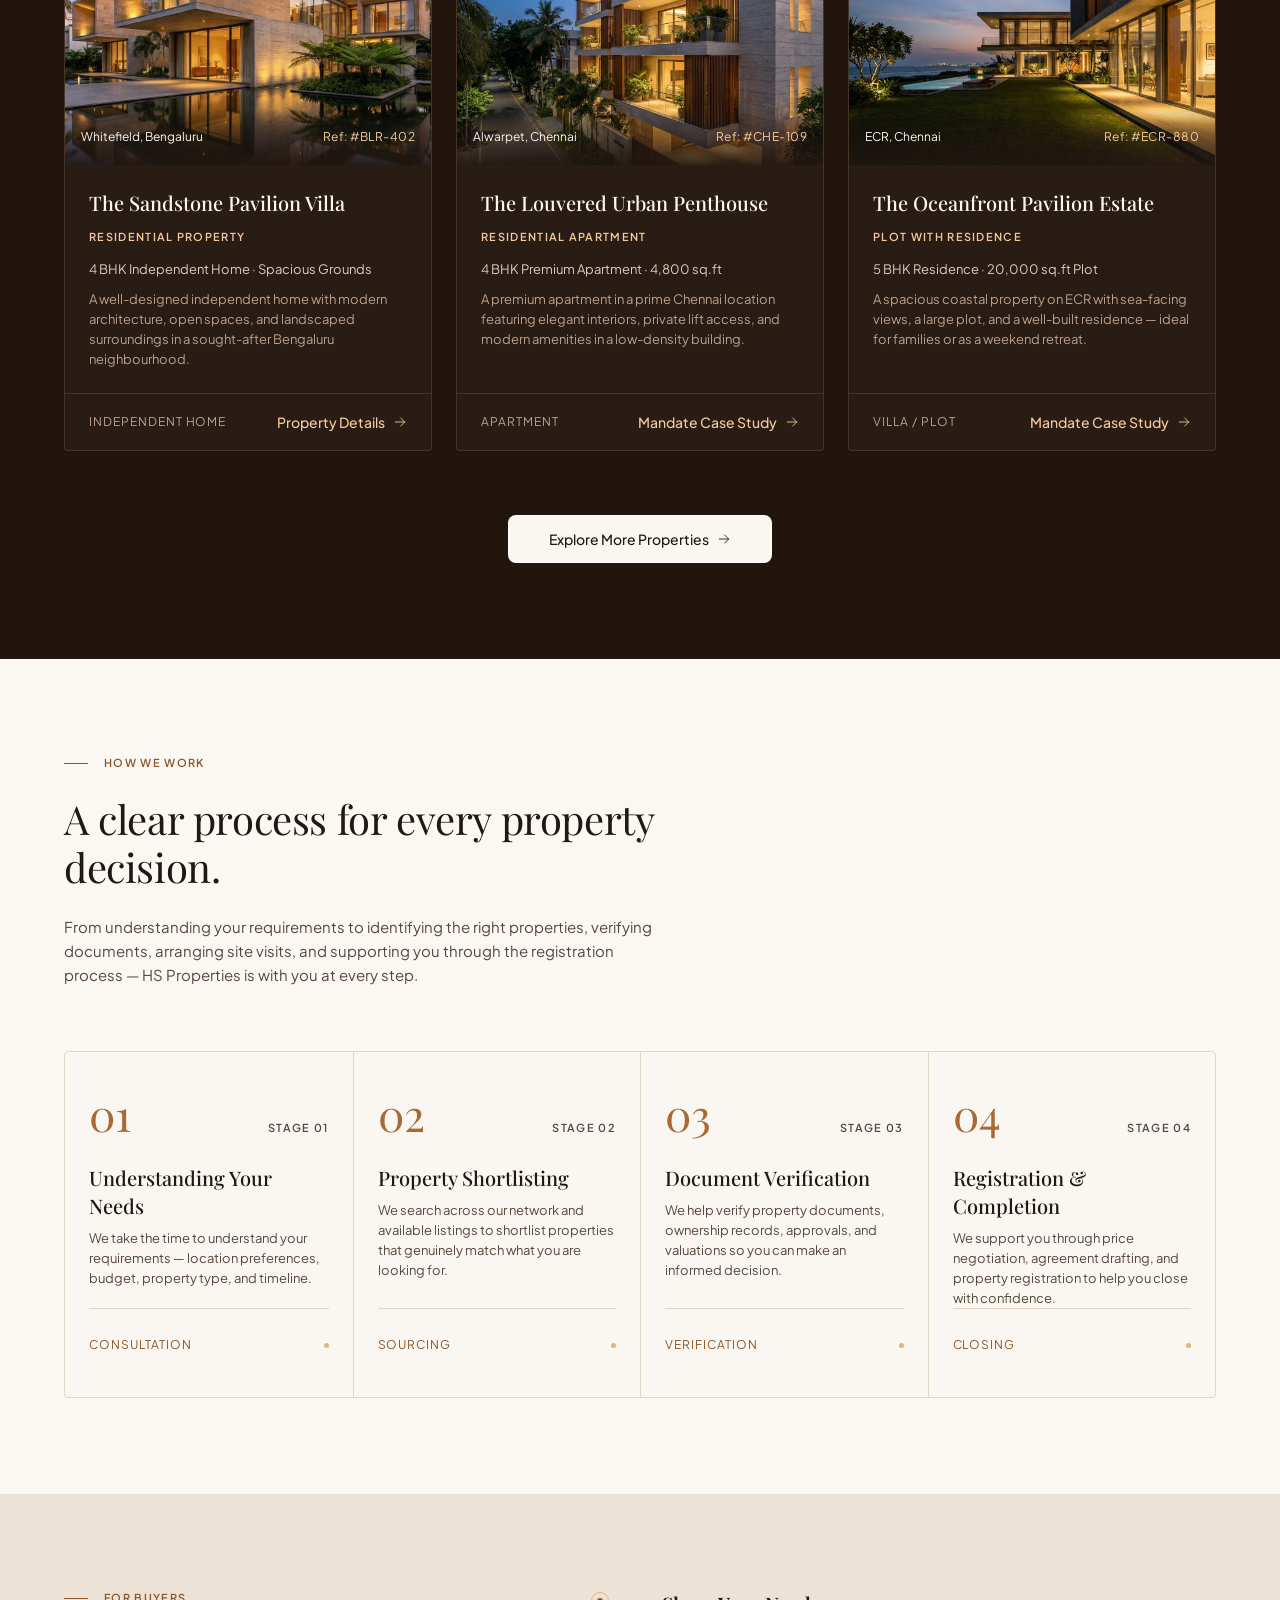
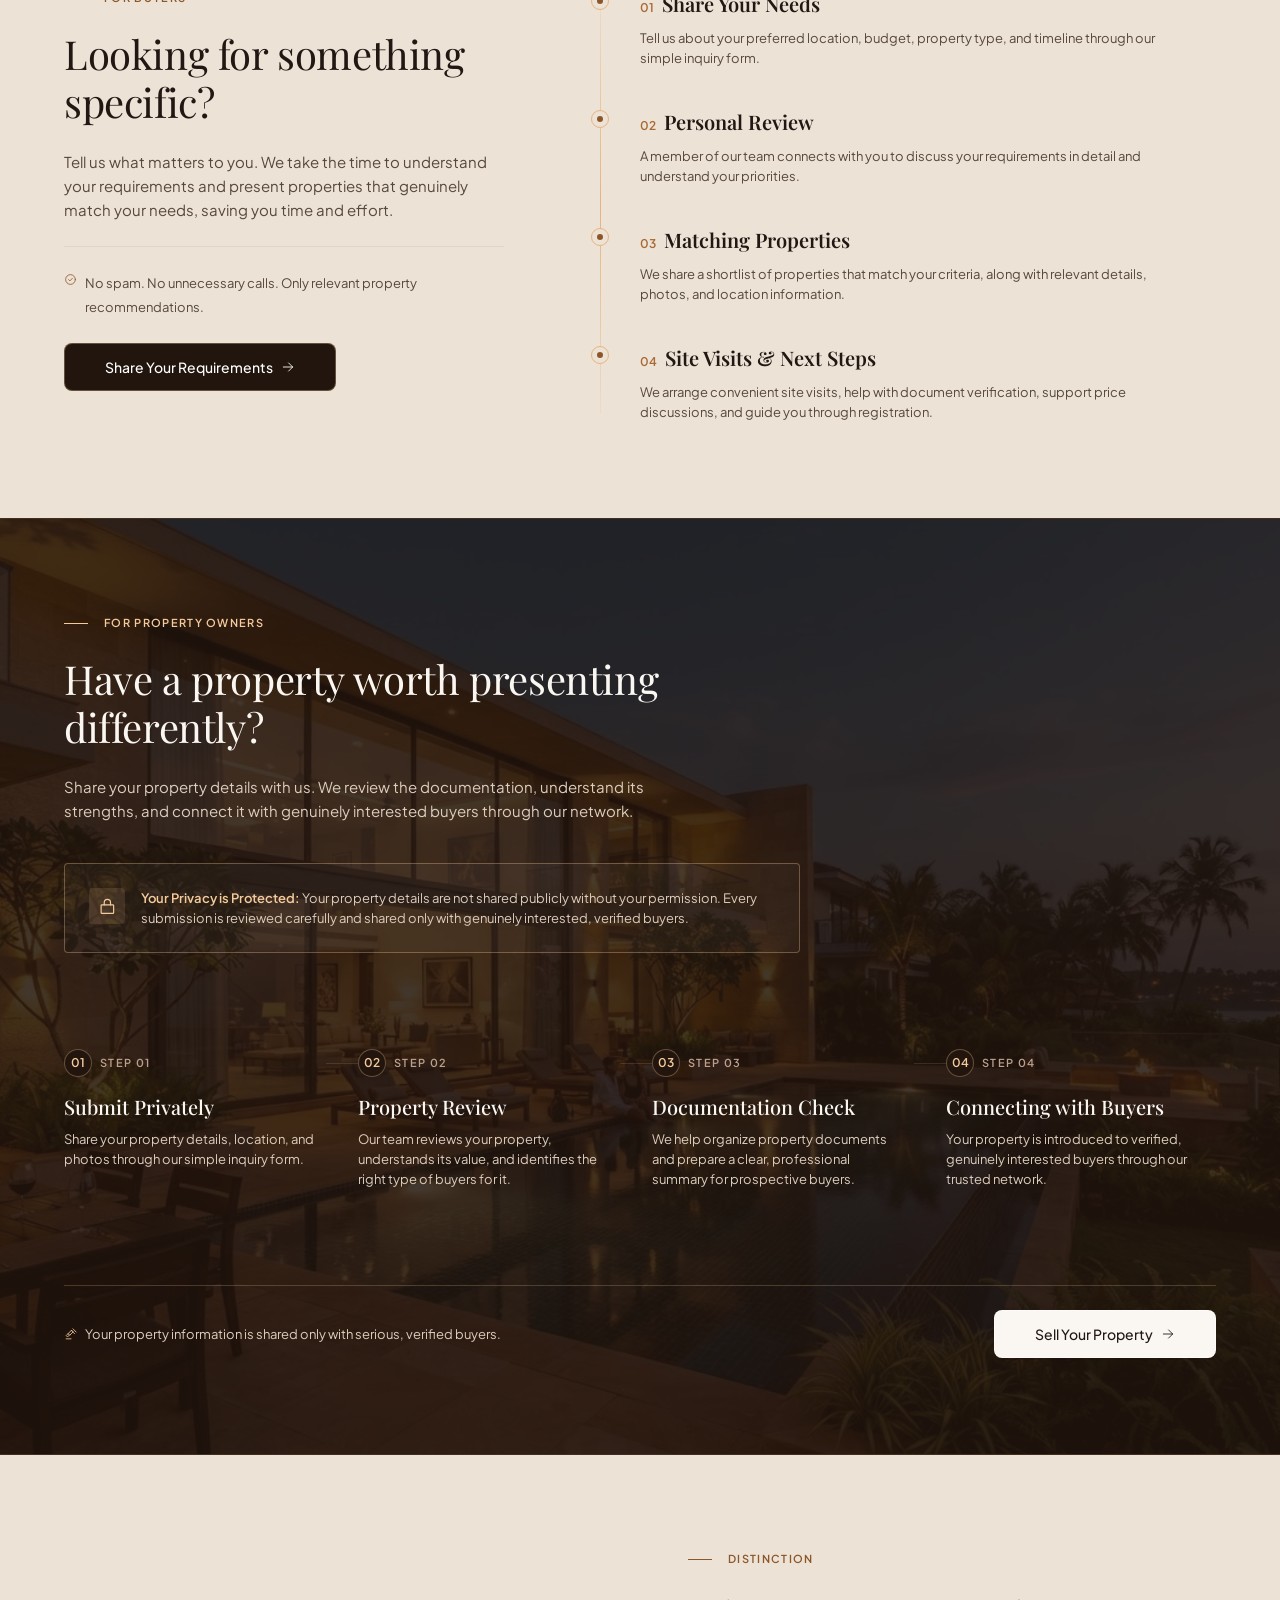
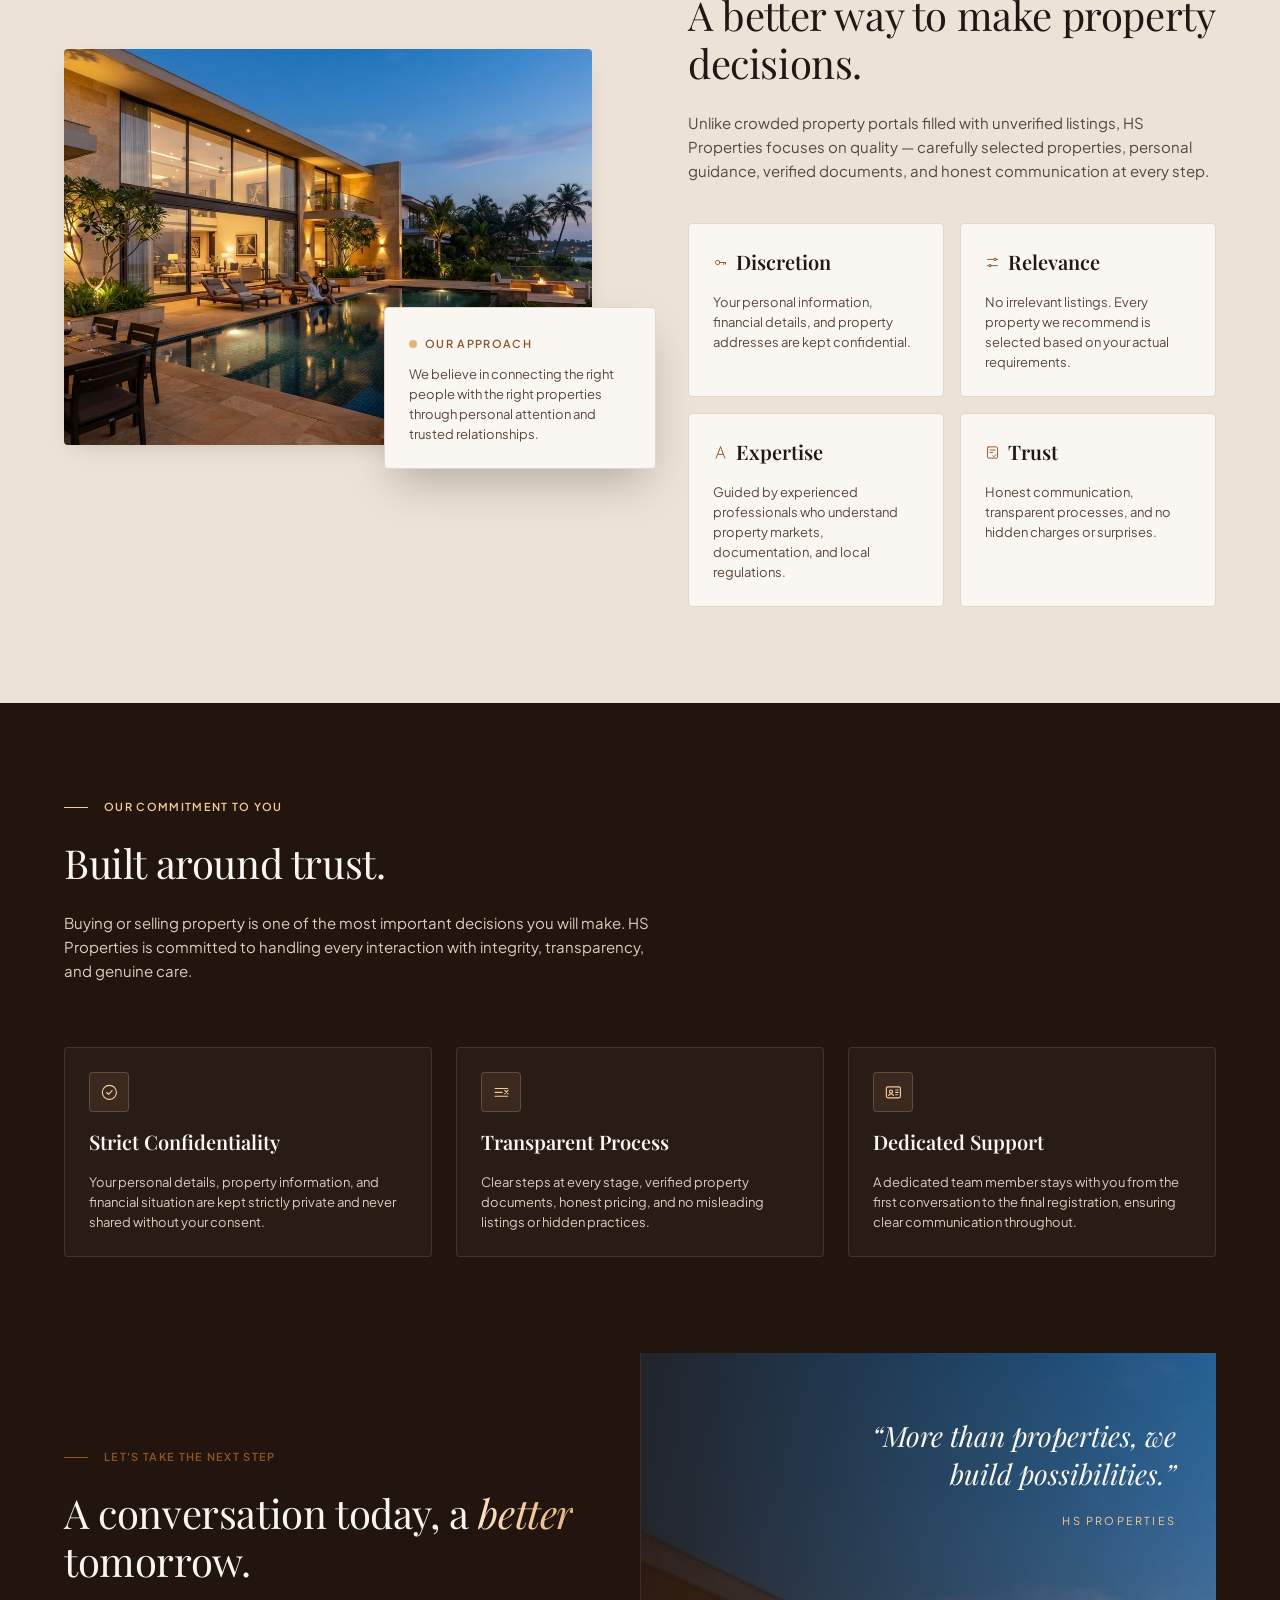
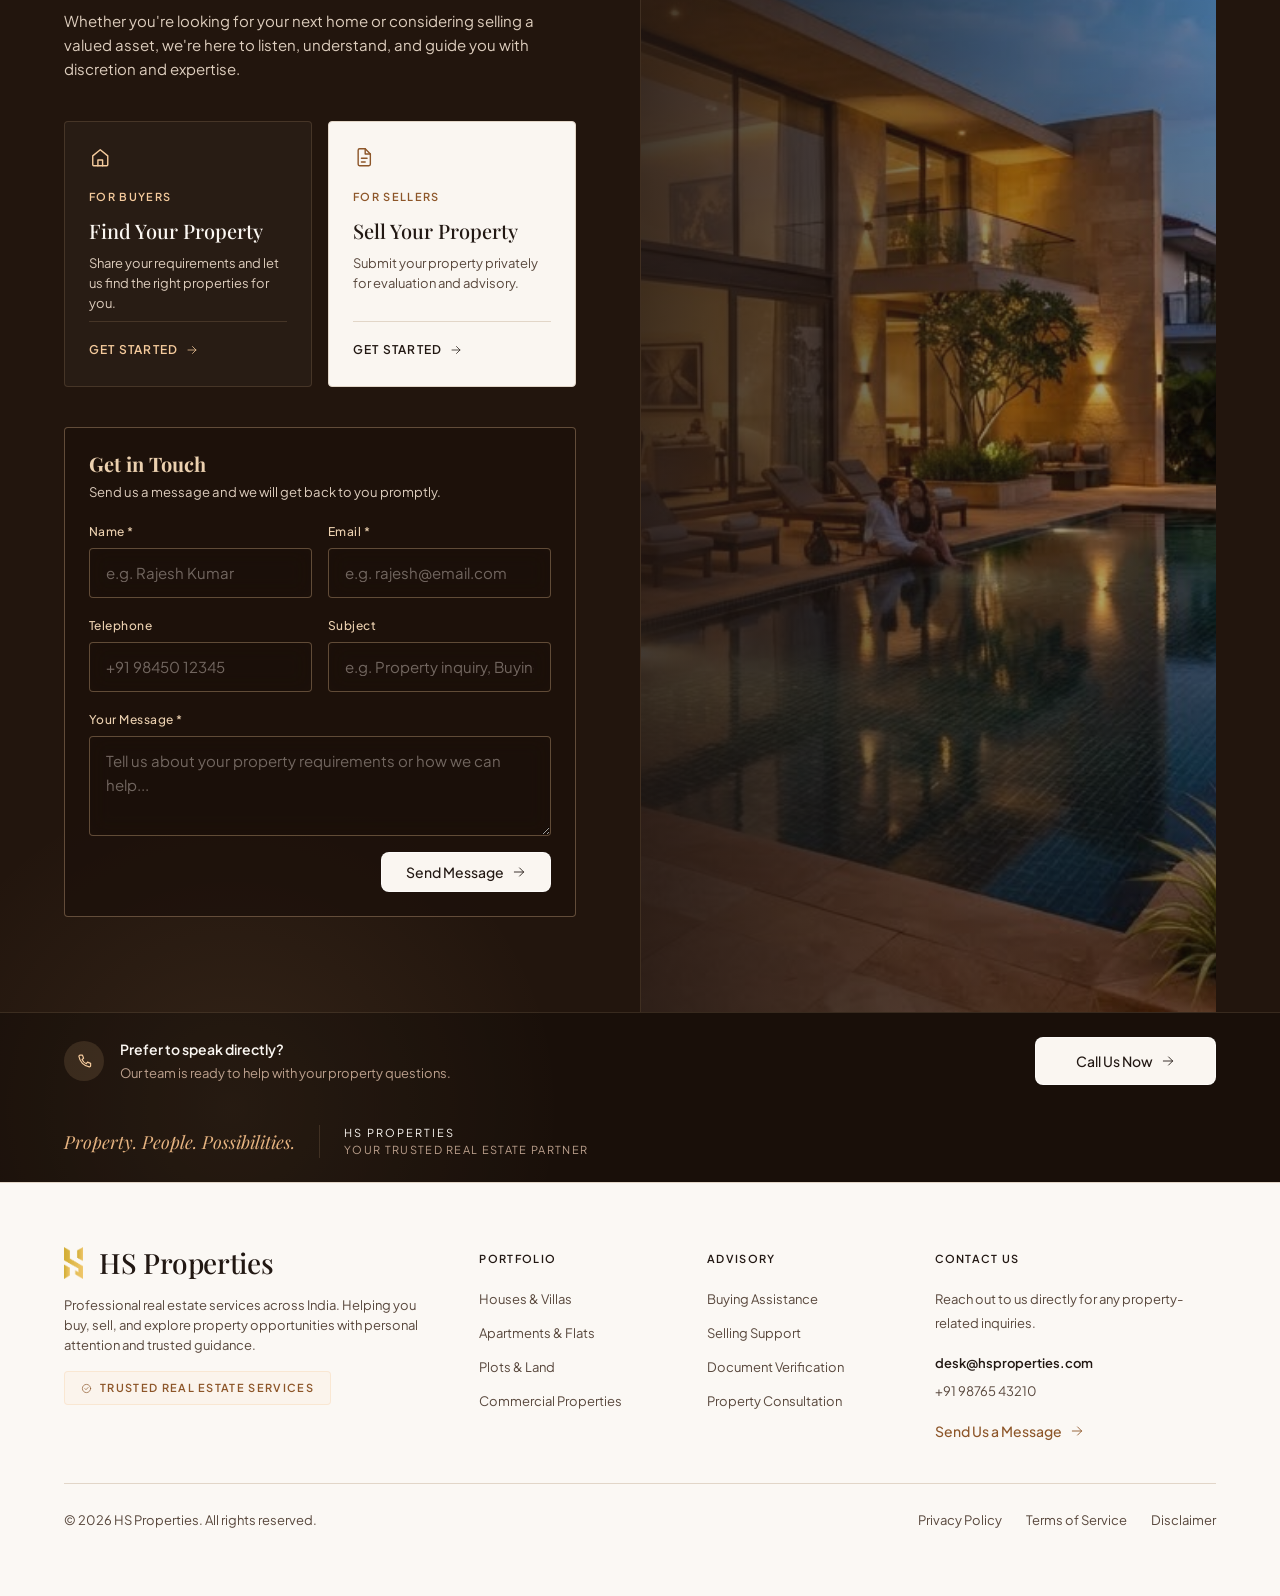
==== commit d8079c7f: "Update website content with customer-focused terminology and remove foreign advisory jargon" ====
--- a/index.html
+++ b/index.html
@@ -3,8 +3,8 @@
 <head>
   <meta charset="utf-8">
   <meta name="viewport" content="width=device-width, initial-scale=1">
-  <title>HS Properties — Private Real Estate Advisory</title>
-  <meta name="description" content="A private, curated approach to acquiring and presenting exceptional residential and estate assets across India&#039;s premier enclaves.">
+  <title>HS Properties — Your Trusted Real Estate Partner</title>
+  <meta name="description" content="HS Properties helps you buy, sell, and explore real estate opportunities across India — from plots and homes to apartments, villas, and commercial spaces.">
   <meta name="theme-color" content="#201612">
 
   <link rel="icon" type="image/svg+xml" href="assets/images/logo.svg">
@@ -37,7 +37,7 @@
           width="36" height="60">
         <span class="brand__text">
           <span class="brand__name">HS Properties</span>
-          <span class="brand__tagline">Private Advisory</span>
+          <span class="brand__tagline">Real Estate Services</span>
         </span>
       </a>
 
@@ -126,7 +126,7 @@
     <img
       class="hero__plate ken-burns"
       src="assets/images/hero-villa.jpg?v=1792561752"
-      alt="A modern Indian luxury villa with warm sandstone cantilevered volumes, floor-to-ceiling glass and a still reflecting pool, photographed at dusk beneath coastal palms."
+      alt="A modern Indian luxury villa with warm sandstone warm sandstone architecture, large windows, and a reflecting pool, photographed at dusk."
       fetchpriority="high"
       decoding="async">
 
@@ -138,23 +138,24 @@
 
         <p class="badge badge--glass hero-item" data-step="0">
           <span class="badge__dot"></span>
-          Private Real Estate Advisory
+          Trusted Real Estate Services
         </p>
 
         <h1 class="t-display hero__title hero-item" id="hero-title" data-step="1">
-          The Right Property.<br>
-          <span class="t-italic t-champagne">The Right Connection.</span>
+          Your Property Journey
+          <span class="t-italic t-champagne">Starts Here.</span>
         </h1>
 
         <p class="t-body-lg hero__lede hero-item" data-step="2">
-          A private, curated approach to acquiring and presenting exceptional
-          residential and estate assets across India's premier enclaves.
+          Whether you are looking to buy, sell, or explore real estate opportunities,
+          HS Properties is here to help — with personal attention, clear
+          communication, and a commitment to understanding your needs.
         </p>
 
         <p class="t-body-md hero__support hero-item" data-step="3">
-          HS Properties connects serious buyers and property owners through a
-          discreet advisory-led process — from mandate discovery and valuation
-          to sovereign verification and confidential closing.
+          From residential plots and independent houses to apartments, villas, and
+          commercial properties — we guide you through every step of your
+          property decision with honesty and care.
         </p>
 
       </div>
@@ -170,29 +171,29 @@
                   <div class="pillar reveal" data-delay="0">
             <span class="pillar__icon"><svg class="icon" aria-hidden="true" focusable="false"><use href="assets/icons/sprite.svg#i-lock"></use></svg></span>
             <div>
-              <h2 class="pillar__title">Private By Design</h2>
-              <p class="pillar__text">Your mandate criteria and asset identity are kept strictly confidential.</p>
+              <h2 class="pillar__title">Your Privacy Matters</h2>
+              <p class="pillar__text">Your personal details and property information are handled with complete confidentiality.</p>
             </div>
           </div>
                   <div class="pillar reveal" data-delay="1">
             <span class="pillar__icon"><svg class="icon" aria-hidden="true" focusable="false"><use href="assets/icons/sprite.svg#i-filter"></use></svg></span>
             <div>
-              <h2 class="pillar__title">Curated, Not Crowded</h2>
-              <p class="pillar__text">We focus on high-fidelity opportunities instead of algorithmic inventory bulk.</p>
+              <h2 class="pillar__title">Quality Over Quantity</h2>
+              <p class="pillar__text">We focus on carefully selected properties that genuinely match your requirements.</p>
             </div>
           </div>
                   <div class="pillar reveal" data-delay="2">
             <span class="pillar__icon"><svg class="icon" aria-hidden="true" focusable="false"><use href="assets/icons/sprite.svg#i-advisor"></use></svg></span>
             <div>
-              <h2 class="pillar__title">Advisory-Led</h2>
-              <p class="pillar__text">A dedicated senior partner coordinates every negotiation and legal touchpoint.</p>
+              <h2 class="pillar__title">Personal Guidance</h2>
+              <p class="pillar__text">A dedicated team member guides you through every step, from property search to final documentation.</p>
             </div>
           </div>
                   <div class="pillar reveal" data-delay="3">
             <span class="pillar__icon"><svg class="icon" aria-hidden="true" focusable="false"><use href="assets/icons/sprite.svg#i-shield-check"></use></svg></span>
             <div>
-              <h2 class="pillar__title">Verified Opportunities</h2>
-              <p class="pillar__text">Titles, municipal clearances, and owner mandates audited prior to private introduction.</p>
+              <h2 class="pillar__title">Verified Properties</h2>
+              <p class="pillar__text">Property documents, ownership records, and legal clearances are checked before we present any opportunity to you.</p>
             </div>
           </div>
               </div>
@@ -207,19 +208,19 @@
 
       <div class="portfolio__head reveal">
         <div class="section-head">
-          <p class="t-eyebrow section-head__eyebrow">Representative Portfolio</p>
+          <p class="t-eyebrow section-head__eyebrow">Featured Properties</p>
           <h2 class="t-headline-lg section-head__title" id="portfolio-title">
-            Notable Properties Sold &amp; Closed
+            Explore Properties That Inspire
           </h2>
           <p class="t-body-md section-head__lede">
-            A retrospective portfolio of premier residential estates, penthouses,
-            and private retreats successfully represented, acquired, and closed
-            through our private advisory network.
+            A selection of properties across different categories to give you an idea
+            of what we work with — from independent homes and apartments to plots,
+            villas, and commercial spaces.
           </p>
         </div>
 
         <a class="link-action" href="#">
-          View Portfolio Archives
+          View All Properties
           <svg class="icon icon--arrow icon--sm" aria-hidden="true" focusable="false"><use href="assets/icons/sprite.svg#i-arrow-right"></use></svg>        </a>
       </div>
 
@@ -230,12 +231,12 @@
               <img
                 class="property__image"
                 src="assets/images/property-sandstone-pavilion.jpg"
-                alt="The Sandstone Pavilion Villa in Whitefield, Bengaluru — a cantilevered limestone residence lit at dusk beside a reflecting pool."
+                alt="Modern Residence — Whitefield in Whitefield, Bengaluru — a modern residence lit at dusk beside landscaped water features."
                 loading="lazy"
                 decoding="async">
 
               <span class="badge badge--status property__status">
-                Sold &amp; Concluded              </span>
+                Showcase Property              </span>
 
               <figcaption class="property__meta">
                 <span>Whitefield, Bengaluru</span>
@@ -245,16 +246,16 @@
 
             <div class="property__body">
               <h3 class="property__title">The Sandstone Pavilion Villa</h3>
-              <p class="property__mandate">Buyer Representation &amp; Acquisition</p>
-              <p class="property__spec">4 BHK Cantilevered Residence · 8,200 sq.ft Grounds</p>
-              <p class="property__summary">Discreet acquisition advisory completed for private family office; cantilevered limestone architecture with dual reflecting pools.</p>
+              <p class="property__mandate">Residential Property</p>
+              <p class="property__spec">4 BHK Independent Home · Spacious Grounds</p>
+              <p class="property__summary">A well-designed independent home with modern architecture, open spaces, and landscaped surroundings in a sought-after Bengaluru neighbourhood.</p>
             </div>
 
             <div class="property__footer">
-              <span class="property__type">Independent Estate</span>
+              <span class="property__type">Independent Home</span>
               <a class="link-action" href="#">
                 <span class="visually-hidden">The Sandstone Pavilion Villa — </span>
-                Mandate Case Study
+                Property Details
                 <svg class="icon icon--arrow icon--sm" aria-hidden="true" focusable="false"><use href="assets/icons/sprite.svg#i-arrow-right"></use></svg>              </a>
             </div>
 
@@ -265,12 +266,12 @@
               <img
                 class="property__image"
                 src="assets/images/property-louvered-penthouse.jpg"
-                alt="The Louvered Urban Penthouse in Alwarpet, Chennai — a limestone facade with teak louvers and deep balconies at twilight."
+                alt="Premium Apartment — Alwarpet in Alwarpet, Chennai — a limestone facade with teak louvers and deep balconies at twilight."
                 loading="lazy"
                 decoding="async">
 
               <span class="badge badge--status property__status">
-                Closed &amp; Delivered              </span>
+                Showcase Property              </span>
 
               <figcaption class="property__meta">
                 <span>Alwarpet, Chennai</span>
@@ -280,13 +281,13 @@
 
             <div class="property__body">
               <h3 class="property__title">The Louvered Urban Penthouse</h3>
-              <p class="property__mandate">Exclusive Seller Disposition</p>
-              <p class="property__spec">4 BHK Floor-Through Residence · 4,800 sq.ft</p>
-              <p class="property__summary">Off-market seller representation advised to structured deed closing; low-density vertical estate with biometric direct lift vestibule.</p>
+              <p class="property__mandate">Residential Apartment</p>
+              <p class="property__spec">4 BHK Premium Apartment · 4,800 sq.ft</p>
+              <p class="property__summary">A premium apartment in a prime Chennai location featuring elegant interiors, private lift access, and modern amenities in a low-density building.</p>
             </div>
 
             <div class="property__footer">
-              <span class="property__type">Urban Duplex</span>
+              <span class="property__type">Apartment</span>
               <a class="link-action" href="#">
                 <span class="visually-hidden">The Louvered Urban Penthouse — </span>
                 Mandate Case Study
@@ -300,12 +301,12 @@
               <img
                 class="property__image"
                 src="assets/images/property-oceanfront-estate.jpg"
-                alt="The Oceanfront Pavilion Estate on ECR, Chennai — a single-storey glass pavilion on a lawn overlooking the sea at dusk."
+                alt="Coastal Property — ECR, Chennai on ECR, Chennai — a single-storey glass pavilion on a lawn overlooking the sea at dusk."
                 loading="lazy"
                 decoding="async">
 
               <span class="badge badge--status property__status">
-                Landmark Sale              </span>
+                Showcase Property              </span>
 
               <figcaption class="property__meta">
                 <span>ECR, Chennai</span>
@@ -315,13 +316,13 @@
 
             <div class="property__body">
               <h3 class="property__title">The Oceanfront Pavilion Estate</h3>
-              <p class="property__mandate">Bespoke Transaction Advisory</p>
-              <p class="property__spec">5 BHK Coastal Sanctuary · 20,000 sq.ft Plot</p>
-              <p class="property__summary">Discreet coastal acquisition diligence, coastal clearance audits, and bespoke escrow closure for an overseas principal.</p>
+              <p class="property__mandate">Plot with Residence</p>
+              <p class="property__spec">5 BHK Residence · 20,000 sq.ft Plot</p>
+              <p class="property__summary">A spacious coastal property on ECR with sea-facing views, a large plot, and a well-built residence — ideal for families or as a weekend retreat.</p>
             </div>
 
             <div class="property__footer">
-              <span class="property__type">Coastal Retreat</span>
+              <span class="property__type">Villa / Plot</span>
               <a class="link-action" href="#">
                 <span class="visually-hidden">The Oceanfront Pavilion Estate — </span>
                 Mandate Case Study
@@ -333,7 +334,7 @@
 
       <div class="portfolio__footer reveal">
         <a class="btn btn--light btn--lg shimmer" href="#">
-          Explore All Closed Transactions
+          Explore More Properties
           <svg class="icon icon--arrow icon--sm" aria-hidden="true" focusable="false"><use href="assets/icons/sprite.svg#i-arrow-right"></use></svg>        </a>
       </div>
 
@@ -347,15 +348,14 @@
     <div class="container">
 
       <div class="section-head reveal">
-        <p class="t-eyebrow section-head__eyebrow">The Advisory Mandate</p>
+        <p class="t-eyebrow section-head__eyebrow">How We Work</p>
         <h2 class="t-headline-lg section-head__title" id="advisory-title">
-          Property decisions deserve more than a search bar.
+          A clear process for every property decision.
         </h2>
         <p class="t-body-md section-head__lede">
-          From defining your acquisition criteria to evaluating unlisted
-          inventory, verifying encumbrance certificates, coordinating private
-          viewings, and structuring final contracts — HS Properties provides a
-          trusted partner at every juncture.
+          From understanding your requirements to identifying the right properties,
+          verifying documents, arranging site visits, and supporting you through
+          the registration process — HS Properties is with you at every step.
         </p>
       </div>
 
@@ -365,8 +365,8 @@
               <span class="stage__number" aria-hidden="true">01</span>
               <span class="stage__label">Stage 01</span>
             </div>
-            <h3 class="stage__title">Requirement Discovery</h3>
-            <p class="stage__text">We decode your family&#039;s spatial objectives, neighborhood inclinations, tax horizons, and long-term liquidity plans.</p>
+            <h3 class="stage__title">Understanding Your Needs</h3>
+            <p class="stage__text">We take the time to understand your requirements — location preferences, budget, property type, and timeline.</p>
             <p class="stage__footer">
               Consultation              <span class="stage__dot" aria-hidden="true"></span>
             </p>
@@ -376,8 +376,8 @@
               <span class="stage__number" aria-hidden="true">02</span>
               <span class="stage__label">Stage 02</span>
             </div>
-            <h3 class="stage__title">Property Curation</h3>
-            <p class="stage__text">We filter our vetted register and private off-market relationships to present only genuinely compatible opportunities.</p>
+            <h3 class="stage__title">Property Shortlisting</h3>
+            <p class="stage__text">We search across our network and available listings to shortlist properties that genuinely match what you are looking for.</p>
             <p class="stage__footer">
               Sourcing              <span class="stage__dot" aria-hidden="true"></span>
             </p>
@@ -387,10 +387,10 @@
               <span class="stage__number" aria-hidden="true">03</span>
               <span class="stage__label">Stage 03</span>
             </div>
-            <h3 class="stage__title">Verification &amp; Audit</h3>
-            <p class="stage__text">Thorough title vetting, patta verification, structural sanction checks, and fair market baseline valuation prior to offers.</p>
+            <h3 class="stage__title">Document Verification</h3>
+            <p class="stage__text">We help verify property documents, ownership records, approvals, and valuations so you can make an informed decision.</p>
             <p class="stage__footer">
-              Legal Audit              <span class="stage__dot" aria-hidden="true"></span>
+              Verification              <span class="stage__dot" aria-hidden="true"></span>
             </p>
           </li>
                   <li class="stage">
@@ -398,8 +398,8 @@
               <span class="stage__number" aria-hidden="true">04</span>
               <span class="stage__label">Stage 04</span>
             </div>
-            <h3 class="stage__title">Transaction Advisory</h3>
-            <p class="stage__text">Advisors oversee price negotiation, escrow modalities, draft documentation, and private deed registration.</p>
+            <h3 class="stage__title">Registration &amp; Completion</h3>
+            <p class="stage__text">We support you through price negotiation, agreement drafting, and property registration to help you close with confidence.</p>
             <p class="stage__footer">
               Closing              <span class="stage__dot" aria-hidden="true"></span>
             </p>
@@ -418,24 +418,24 @@
 
         <div class="reveal">
           <div class="section-head">
-            <p class="t-eyebrow section-head__eyebrow">For Discerning Buyers</p>
+            <p class="t-eyebrow section-head__eyebrow">For Buyers</p>
             <h2 class="t-headline-lg section-head__title" id="buyer-title">
               Looking for something specific?
             </h2>
             <p class="t-body-md section-head__lede">
-              Tell us what matters to you. Our advisors translate your
-              parameters into a targeted acquisition mandate, saving hundreds of
-              hours of unfiltered viewings.
+              Tell us what matters to you. We take the time to understand your
+              requirements and present properties that genuinely match your needs,
+              saving you time and effort.
             </p>
           </div>
 
           <p class="buyer__note">
-            <svg class="icon icon--sm" aria-hidden="true" focusable="false"><use href="assets/icons/sprite.svg#i-verified"></use></svg>            Zero spam. No unsolicited broker circulars. Pure bespoke curation.
+            <svg class="icon icon--sm" aria-hidden="true" focusable="false"><use href="assets/icons/sprite.svg#i-verified"></use></svg>            No spam. No unnecessary calls. Only relevant property recommendations.
           </p>
 
           <div class="buyer__cta">
             <button type="button" class="btn btn--primary btn--lg shimmer btn-open-buyer-modal">
-              Register Acquisition Mandate
+              Share Your Requirements
               <svg class="icon icon--arrow icon--sm" aria-hidden="true" focusable="false"><use href="assets/icons/sprite.svg#i-arrow-right"></use></svg>            </button>
           </div>
         </div>
@@ -445,33 +445,33 @@
               <span class="journey__marker" aria-hidden="true"></span>
               <div class="journey__head">
                 <span class="journey__index">01</span>
-                <h3 class="journey__title">Share Mandate</h3>
-              </div>
-              <p class="journey__text">Specify topology, micro-market, budget scope, architectural taste, and timelines through our confidential intake channel.</p>
+                <h3 class="journey__title">Share Your Needs</h3>
+              </div>
+              <p class="journey__text">Tell us about your preferred location, budget, property type, and timeline through our simple inquiry form.</p>
             </li>
                       <li class="journey__step reveal" data-delay="1">
               <span class="journey__marker" aria-hidden="true"></span>
               <div class="journey__head">
                 <span class="journey__index">02</span>
-                <h3 class="journey__title">Advisor Review</h3>
-              </div>
-              <p class="journey__text">A dedicated director connects for a structured, confidential briefing call to validate parameters and align timing expectations.</p>
+                <h3 class="journey__title">Personal Review</h3>
+              </div>
+              <p class="journey__text">A member of our team connects with you to discuss your requirements in detail and understand your priorities.</p>
             </li>
                       <li class="journey__step reveal" data-delay="2">
               <span class="journey__marker" aria-hidden="true"></span>
               <div class="journey__head">
                 <span class="journey__index">03</span>
-                <h3 class="journey__title">Curated Matches</h3>
-              </div>
-              <p class="journey__text">Selected property portfolios and private off-market dossiers presented directly, complete with audited ownership abstracts.</p>
+                <h3 class="journey__title">Matching Properties</h3>
+              </div>
+              <p class="journey__text">We share a shortlist of properties that match your criteria, along with relevant details, photos, and location information.</p>
             </li>
                       <li class="journey__step reveal" data-delay="3">
               <span class="journey__marker" aria-hidden="true"></span>
               <div class="journey__head">
                 <span class="journey__index">04</span>
-                <h3 class="journey__title">Viewing &amp; Closing</h3>
-              </div>
-              <p class="journey__text">Private chauffeured tours, full diligence disclosure, price navigation, and structured escrow legal settlement.</p>
+                <h3 class="journey__title">Site Visits &amp; Next Steps</h3>
+              </div>
+              <p class="journey__text">We arrange convenient site visits, help with document verification, support price discussions, and guide you through registration.</p>
             </li>
                   </ol>
 
@@ -499,19 +499,19 @@
           Have a property worth presenting differently?
         </h2>
         <p class="t-body-md section-head__lede">
-          Submit your property privately. We evaluate its positioning,
-          documentation, and buyer alignment before deciding how it enters our
-          private network.
+          Share your property details with us. We review the documentation,
+          understand its strengths, and connect it with genuinely interested
+          buyers through our network.
         </p>
       </div>
 
       <div class="confidentiality reveal">
         <span class="confidentiality__icon"><svg class="icon" aria-hidden="true" focusable="false"><use href="assets/icons/sprite.svg#i-lock"></use></svg></span>
         <p class="confidentiality__text">
-          <strong>Strict Confidentiality:</strong>
-          Your property is not automatically published publicly. Every
-          submission undergoes discreet partner evaluation and selective
-          introduction to accredited buyers.
+          <strong>Your Privacy is Protected:</strong>
+          Your property details are not shared publicly without your permission.
+          Every submission is reviewed carefully and shared only with genuinely
+          interested, verified buyers.
         </p>
       </div>
 
@@ -522,37 +522,37 @@
               <span class="timeline__label">Step 01</span>
             </div>
             <h3 class="timeline__title">Submit Privately</h3>
-            <p class="timeline__text">Provide high-level specs, location, and photos via our encrypted intake channel.</p>
+            <p class="timeline__text">Share your property details, location, and photos through our simple inquiry form.</p>
           </li>
                   <li class="timeline__step reveal" data-delay="1">
             <div class="timeline__head">
               <span class="timeline__marker" aria-hidden="true">02</span>
               <span class="timeline__label">Step 02</span>
             </div>
-            <h3 class="timeline__title">Partner Appraisal</h3>
-            <p class="timeline__text">Our team assesses realistic micro-market valuations, uniqueness, and target demographics.</p>
+            <h3 class="timeline__title">Property Review</h3>
+            <p class="timeline__text">Our team reviews your property, understands its value, and identifies the right type of buyers for it.</p>
           </li>
                   <li class="timeline__step reveal" data-delay="2">
             <div class="timeline__head">
               <span class="timeline__marker" aria-hidden="true">03</span>
               <span class="timeline__label">Step 03</span>
             </div>
-            <h3 class="timeline__title">Verification &amp; Brief</h3>
-            <p class="timeline__text">We organize legal title abstracts and build a confidential, presentation-grade dossier.</p>
+            <h3 class="timeline__title">Documentation Check</h3>
+            <p class="timeline__text">We help organize property documents and prepare a clear, professional summary for prospective buyers.</p>
           </li>
                   <li class="timeline__step reveal" data-delay="3">
             <div class="timeline__head">
               <span class="timeline__marker" aria-hidden="true">04</span>
               <span class="timeline__label">Step 04</span>
             </div>
-            <h3 class="timeline__title">Curated Buyer Access</h3>
-            <p class="timeline__text">Discreet exposure exclusively to pre-qualified high-net-worth buyers and family offices.</p>
+            <h3 class="timeline__title">Connecting with Buyers</h3>
+            <p class="timeline__text">Your property is introduced to verified, genuinely interested buyers through our trusted network.</p>
           </li>
               </ol>
 
       <div class="seller__trigger reveal">
         <p class="seller__assurance">
-          <svg class="icon icon--sm" aria-hidden="true" focusable="false"><use href="assets/icons/sprite.svg#i-gavel"></use></svg>          Non-disclosure agreements executed before disclosing property addresses.
+          <svg class="icon icon--sm" aria-hidden="true" focusable="false"><use href="assets/icons/sprite.svg#i-gavel"></use></svg>          Your property information is shared only with serious, verified buyers.
         </p>
         <a class="btn btn--light btn--lg shimmer btn-open-seller-modal" href="pages/seller-intake-step-1.html">
           Sell Your Property
@@ -580,11 +580,11 @@
           <div class="float-card">
             <p class="float-card__label">
               <span class="float-card__dot" aria-hidden="true"></span>
-              Discreet Network
+              Our Approach
             </p>
             <p class="float-card__text">
-              Over 65% of our high-value residential advisory transactions are
-              conducted strictly off-market.
+              We believe in connecting the right people with the right properties
+              through personal attention and trusted relationships.
             </p>
           </div>
         </div>
@@ -593,13 +593,13 @@
           <div class="section-head">
             <p class="t-eyebrow section-head__eyebrow">Distinction</p>
             <h2 class="t-headline-lg section-head__title" id="distinction-title">
-              A better way to navigate high-value property decisions.
+              A better way to make property decisions.
             </h2>
             <p class="t-body-md section-head__lede">
-              Traditional real estate classifieds optimize for page views, ad
-              revenue, and bulk broker circulars. HS Properties is founded on
-              the antithesis: low volume, senior advisor stewardship, absolute
-              confidentiality, and deep asset verification.
+              Unlike crowded property portals filled with unverified listings,
+              HS Properties focuses on quality — carefully selected properties,
+              personal guidance, verified documents, and honest communication
+              at every step.
             </p>
           </div>
 
@@ -608,25 +608,25 @@
                 <div class="feature__head">
                   <svg class="icon icon--sm" aria-hidden="true" focusable="false"><use href="assets/icons/sprite.svg#i-key"></use></svg>                  <h3 class="feature__title">Discretion</h3>
                 </div>
-                <p class="feature__text">Principals&#039; identities, financial arrangements, and private addresses remain shielded.</p>
+                <p class="feature__text">Your personal information, financial details, and property addresses are kept confidential.</p>
               </div>
                           <div class="card feature feature--inline card--lift">
                 <div class="feature__head">
                   <svg class="icon icon--sm" aria-hidden="true" focusable="false"><use href="assets/icons/sprite.svg#i-tune"></use></svg>                  <h3 class="feature__title">Relevance</h3>
                 </div>
-                <p class="feature__text">Zero unfiltered inventory clutter. Every property introduced matches the agreed brief.</p>
+                <p class="feature__text">No irrelevant listings. Every property we recommend is selected based on your actual requirements.</p>
               </div>
                           <div class="card feature feature--inline card--lift">
                 <div class="feature__head">
                   <svg class="icon icon--sm" aria-hidden="true" focusable="false"><use href="assets/icons/sprite.svg#i-architecture"></use></svg>                  <h3 class="feature__title">Expertise</h3>
                 </div>
-                <p class="feature__text">Direct oversight by senior partners with extensive architectural and legal pedigree.</p>
+                <p class="feature__text">Guided by experienced professionals who understand property markets, documentation, and local regulations.</p>
               </div>
                           <div class="card feature feature--inline card--lift">
                 <div class="feature__head">
                   <svg class="icon icon--sm" aria-hidden="true" focusable="false"><use href="assets/icons/sprite.svg#i-fact-check"></use></svg>                  <h3 class="feature__title">Trust</h3>
                 </div>
-                <p class="feature__text">Complete disclosure, transparent advisory fee structures, and zero hidden markups.</p>
+                <p class="feature__text">Honest communication, transparent processes, and no hidden charges or surprises.</p>
               </div>
                       </div>
         </div>
@@ -642,14 +642,14 @@
     <div class="container">
 
       <div class="section-head reveal">
-        <p class="t-eyebrow section-head__eyebrow">Institutional Governance</p>
+        <p class="t-eyebrow section-head__eyebrow">Our Commitment to You</p>
         <h2 class="t-headline-lg section-head__title" id="governance-title">
           Built around trust.
         </h2>
         <p class="t-body-md section-head__lede">
-          Property acquisitions and liquidations involve monumental capital
-          allocation, estate planning, and family legacy. HS Properties operates
-          with the disciplined fiduciary standard of private banking.
+          Buying or selling property is one of the most important decisions
+          you will make. HS Properties is committed to handling every
+          interaction with integrity, transparency, and genuine care.
         </p>
       </div>
 
@@ -657,17 +657,17 @@
                   <div class="card card--dark card--lift feature reveal" data-delay="0">
             <span class="feature__icon"><svg class="icon" aria-hidden="true" focusable="false"><use href="assets/icons/sprite.svg#i-verified"></use></svg></span>
             <h3 class="feature__title">Strict Confidentiality</h3>
-            <p class="feature__text">Rigorous bilateral non-disclosure agreements safeguard high-profile buyers, corporate directors, and prominent landholders from speculative exposure.</p>
+            <p class="feature__text">Your personal details, property information, and financial situation are kept strictly private and never shared without your consent.</p>
           </div>
                   <div class="card card--dark card--lift feature reveal" data-delay="1">
             <span class="feature__icon"><svg class="icon" aria-hidden="true" focusable="false"><use href="assets/icons/sprite.svg#i-rule"></use></svg></span>
             <h3 class="feature__title">Transparent Process</h3>
-            <p class="feature__text">Clear transaction roadmaps, pre-vetted legal documentation, verified ownership lineage, and no deceptive bidding practices or fake inventory.</p>
+            <p class="feature__text">Clear steps at every stage, verified property documents, honest pricing, and no misleading listings or hidden practices.</p>
           </div>
                   <div class="card card--dark card--lift feature reveal" data-delay="2">
             <span class="feature__icon"><svg class="icon" aria-hidden="true" focusable="false"><use href="assets/icons/sprite.svg#i-contact-phone"></use></svg></span>
-            <h3 class="feature__title">Advisor Accountability</h3>
-            <p class="feature__text">A single dedicated senior advisor serves as your direct fiduciary liaison from initial requirement discovery through to final deed execution and handoff.</p>
+            <h3 class="feature__title">Dedicated Support</h3>
+            <p class="feature__text">A dedicated team member stays with you from the first conversation to the final registration, ensuring clear communication throughout.</p>
           </div>
               </div>
 
@@ -704,10 +704,10 @@
               <svg class="icon choice__icon icon--lg" aria-hidden="true" focusable="false"><use href="assets/icons/sprite.svg#i-home"></use></svg>              <span class="choice__eyebrow">For Buyers</span>
               <span class="choice__title">Find Your Property</span>
               <span class="choice__text">
-                Share your requirements and let us curate the right opportunities.
+                Share your requirements and let us find the right properties for you.
               </span>
               <span class="choice__action">
-                Register Mandate
+                Get Started
                 <svg class="icon icon--arrow icon--sm" aria-hidden="true" focusable="false"><use href="assets/icons/sprite.svg#i-arrow-right"></use></svg>              </span>
             </a>
 
@@ -727,8 +727,8 @@
           <!-- Direct Advisory Contact Form -->
           <div class="closing__form reveal" style="margin-top: var(--s-xl); padding: var(--s-lg); border: 1px solid var(--c-champagne-a30); border-radius: var(--r-md); background: rgba(28, 17, 10, 0.7); backdrop-filter: blur(12px);">
             <div style="margin-bottom: var(--s-md);">
-              <h3 style="font-family: var(--font-display); font-size: 1.25rem; color: var(--c-champagne-300); margin-top: 0; margin-bottom: 4px;">Direct Consultation Inquiry</h3>
-              <p style="font-size: 0.82rem; color: var(--c-surface-highest); margin: 0;">Leave a confidential brief for our managing advisors.</p>
+              <h3 style="font-family: var(--font-display); font-size: 1.25rem; color: var(--c-champagne-300); margin-top: 0; margin-bottom: 4px;">Get in Touch</h3>
+              <p style="font-size: 0.82rem; color: var(--c-surface-highest); margin: 0;">Send us a message and we will get back to you promptly.</p>
             </div>
 
             <div class="form-feedback" id="contact-feedback"></div>
@@ -737,11 +737,11 @@
               <input type="hidden" name="_csrf_token" value="606167e9b6cacb6f4a98e04c9447839ba8cc70bf72a5eae1c5671f8ecd362cf4">              <div class="form-row">
                 <div class="form-group">
                   <label class="form-label" for="cf-name">Name *</label>
-                  <input type="text" id="cf-name" name="full_name" class="form-control" placeholder="Vikramaditya Rao" required>
+                  <input type="text" id="cf-name" name="full_name" class="form-control" placeholder="e.g. Rajesh Kumar" required>
                 </div>
                 <div class="form-group">
                   <label class="form-label" for="cf-email">Email *</label>
-                  <input type="email" id="cf-email" name="email" class="form-control" placeholder="rao@advisory.com" required>
+                  <input type="email" id="cf-email" name="email" class="form-control" placeholder="e.g. rajesh@email.com" required>
                 </div>
               </div>
               <div class="form-row">
@@ -751,16 +751,16 @@
                 </div>
                 <div class="form-group">
                   <label class="form-label" for="cf-subject">Subject</label>
-                  <input type="text" id="cf-subject" name="subject" class="form-control" placeholder="Confidential Estate Consultation">
+                  <input type="text" id="cf-subject" name="subject" class="form-control" placeholder="e.g. Property inquiry, Buying guidance">
                 </div>
               </div>
               <div class="form-group">
-                <label class="form-label" for="cf-msg">Message / Advisory Requirement *</label>
-                <textarea id="cf-msg" name="message" class="form-control" rows="3" placeholder="Share your specific acquisition or advisory criteria..." required></textarea>
+                <label class="form-label" for="cf-msg">Your Message *</label>
+                <textarea id="cf-msg" name="message" class="form-control" rows="3" placeholder="Tell us about your property requirements or how we can help..." required></textarea>
               </div>
               <div style="display: flex; justify-content: flex-end; margin-top: var(--s-sm);">
                 <button type="submit" class="btn btn--light btn--md shimmer" id="btn-submit-contact">
-                  Transmit Consultation Request
+                  Send Message
                   <svg class="icon icon--arrow icon--sm" aria-hidden="true" focusable="false"><use href="assets/icons/sprite.svg#i-arrow-right"></use></svg>                </button>
               </div>
             </form>
@@ -797,20 +797,20 @@
           <div>
             <p class="advisory-bar__title">Prefer to speak directly?</p>
             <p class="advisory-bar__note">
-              Talk to a Senior Advisor for a confidential consultation.
+              Our team is ready to help with your property questions.
             </p>
           </div>
         </div>
 
-        <a class="btn btn--light btn--lg shimmer" href="tel:+442079460892">
-          Speak to an Advisor
+        <a class="btn btn--light btn--lg shimmer" href="tel:+919876543210">
+          Call Us Now
           <svg class="icon icon--arrow icon--sm" aria-hidden="true" focusable="false"><use href="assets/icons/sprite.svg#i-arrow-right"></use></svg>        </a>
 
         <div class="advisory-bar__brand">
           <p class="advisory-bar__motto">Property. People. Possibilities.</p>
           <p class="advisory-bar__wordmark">
             HS Properties
-            <span>Private Real Estate Advisory</span>
+            <span>Your Trusted Real Estate Partner</span>
           </p>
         </div>
 
@@ -824,10 +824,10 @@
   <div class="modal-overlay" id="modal-buyer-mandate" role="dialog" aria-modal="true" aria-labelledby="modal-buyer-title">
     <div class="modal-panel">
       <button type="button" class="modal-close" id="btn-close-buyer-modal" aria-label="Close modal">&times;</button>
-      <p class="t-eyebrow" style="color: var(--c-secondary); margin-bottom: 4px;">Private Acquisition Desk</p>
+      <p class="t-eyebrow" style="color: var(--c-secondary); margin-bottom: 4px;">Buyer Inquiry</p>
       <h2 id="modal-buyer-title" style="font-family: var(--font-display); font-size: 1.6rem; color: #faf6f1; margin-top: 0; margin-bottom: 12px;">Find Your Property</h2>
       <p style="font-size: 0.85rem; color: var(--c-surface-highest); margin-bottom: var(--s-lg); line-height: 1.5;">
-        Register your acquisition interest. An HS Properties senior partner will connect with you privately under strict non-disclosure.
+        Share your details below. Our team will review your requirements and get back to you with relevant property recommendations.
       </p>
 
       <div class="form-feedback" id="buyer-feedback" style="display: none;"></div>
@@ -841,7 +841,7 @@
 
         <div class="form-group" style="margin-bottom: var(--s-md);">
           <label class="form-label" for="bm-name">Full Name *</label>
-          <input type="text" id="bm-name" name="name" class="form-control" placeholder="e.g. Rohan Singhania" required>
+          <input type="text" id="bm-name" name="name" class="form-control" placeholder="e.g. Rajesh Kumar" required>
         </div>
 
         <div class="form-group" style="margin-bottom: var(--s-md);">
@@ -856,7 +856,7 @@
 
         <div style="margin-top: var(--s-lg); display: flex; align-items: center; justify-content: space-between; gap: var(--s-md); flex-wrap: wrap;">
           <span style="font-size: 0.75rem; color: rgba(254, 207, 147, 0.7); display: flex; align-items: center; gap: 6px;">
-            <svg class="icon icon--sm" aria-hidden="true" focusable="false"><use href="assets/icons/sprite.svg#i-lock"></use></svg>            Strict confidentiality. Zero broker syndication.
+            <svg class="icon icon--sm" aria-hidden="true" focusable="false"><use href="assets/icons/sprite.svg#i-lock"></use></svg>            Your information is kept private and secure.
           </span>
           <button type="submit" class="btn btn--light btn--lg shimmer" id="btn-submit-bm">
             Submit Inquiry
@@ -872,10 +872,10 @@
   <div class="modal-overlay" id="modal-seller-mandate" role="dialog" aria-modal="true" aria-labelledby="modal-seller-title">
     <div class="modal-panel">
       <button type="button" class="modal-close" id="btn-close-seller-modal" aria-label="Close modal">&times;</button>
-      <p class="t-eyebrow" style="color: var(--c-secondary); margin-bottom: 4px;">Private Property Mandate</p>
+      <p class="t-eyebrow" style="color: var(--c-secondary); margin-bottom: 4px;">Seller Inquiry</p>
       <h2 id="modal-seller-title" style="font-family: var(--font-display); font-size: 1.6rem; color: #faf6f1; margin-top: 0; margin-bottom: 12px;">Sell Your Property</h2>
       <p style="font-size: 0.85rem; color: var(--c-surface-highest); margin-bottom: var(--s-lg); line-height: 1.5;">
-        Submit your property details for discreet valuation and qualified high-net-worth buyer access under bilateral non-disclosure.
+        Share your property details below. Our team will review and connect you with genuinely interested buyers.
       </p>
 
       <div class="form-feedback" id="seller-feedback" style="display: none;"></div>
@@ -889,7 +889,7 @@
 
         <div class="form-group" style="margin-bottom: var(--s-md);">
           <label class="form-label" for="sm-name">Full Name *</label>
-          <input type="text" id="sm-name" name="name" class="form-control" placeholder="e.g. Alexander Vance" required>
+          <input type="text" id="sm-name" name="name" class="form-control" placeholder="e.g. Suresh Patel" required>
         </div>
 
         <div class="form-group" style="margin-bottom: var(--s-md);">
@@ -900,13 +900,13 @@
         <div class="form-group" style="margin-bottom: var(--s-md);">
           <label class="form-label" for="sm-type">Property Type *</label>
           <select id="sm-type" name="property_type" class="form-control" required style="background: rgba(20, 12, 7, 0.9); color: #faf6f1;">
-            <option value="" disabled selected>Select property archetype *</option>
-            <option value="Villa">Villa / Gated Luxury Enclave</option>
-            <option value="Apartment / Penthouse">Apartment / Sky Penthouse</option>
-            <option value="Independent House">Independent House / Standalone Bungalow</option>
-            <option value="Plot / Land Parcel">Plot / Land Development Parcel</option>
-            <option value="Commercial">Commercial / Prime Office / Retail</option>
-            <option value="Estate / Farmhouse">Estate / Farmhouse / Country Acreage</option>
+            <option value="" disabled selected>Select property type *</option>
+            <option value="Villa">Villa</option>
+            <option value="Apartment / Penthouse">Apartment / Flat</option>
+            <option value="Independent House">Independent House</option>
+            <option value="Plot / Land Parcel">Plot / Land</option>
+            <option value="Commercial">Commercial Property</option>
+            <option value="Estate / Farmhouse">Farmhouse / Estate</option>
             <option value="Other">Other (Please specify)</option>
           </select>
         </div>
@@ -914,12 +914,12 @@
         <!-- Dynamic "Other" text input -->
         <div class="form-group" id="sm-other-group" style="display: none; margin-bottom: var(--s-md);">
           <label class="form-label" for="sm-other-type">Specify Property Type *</label>
-          <input type="text" id="sm-other-type" name="other_property_type" class="form-control" placeholder="e.g. Heritage Haveli, Coffee Plantation, Island Parcel">
+          <input type="text" id="sm-other-type" name="other_property_type" class="form-control" placeholder="e.g. Warehouse, Agricultural Land, Row House">
         </div>
 
         <div style="margin-top: var(--s-lg); display: flex; align-items: center; justify-content: space-between; gap: var(--s-md); flex-wrap: wrap;">
           <span style="font-size: 0.75rem; color: rgba(254, 207, 147, 0.7); display: flex; align-items: center; gap: 6px;">
-            <svg class="icon icon--sm" aria-hidden="true" focusable="false"><use href="assets/icons/sprite.svg#i-lock"></use></svg>            Strict pre-NDA screening. Never listed publicly.
+            <svg class="icon icon--sm" aria-hidden="true" focusable="false"><use href="assets/icons/sprite.svg#i-lock"></use></svg>            Your property details are kept private and secure.
           </span>
           <button type="submit" class="btn btn--light btn--lg shimmer" id="btn-submit-sm">
             Submit Property Details
@@ -1030,7 +1030,7 @@
 
           var origText = btn ? btn.innerHTML : '';
           if (btn) {
-            btn.textContent = 'Transmitting...';
+            btn.textContent = 'Sending...';
             btn.disabled = true;
           }
           feedback.style.display = 'none';
@@ -1047,7 +1047,7 @@
             if (data.success) {
               feedback.className = 'form-feedback form-feedback--success';
               feedback.style.display = 'block';
-              feedback.innerHTML = '<strong>' + successTitle + '</strong> Your inquiry has been received. A senior advisor will contact you directly.';
+              feedback.innerHTML = '<strong>' + successTitle + '</strong> Your inquiry has been received. Our team will get back to you shortly.';
               form.reset();
               if (smOtherGroup) smOtherGroup.style.display = 'none';
               if (onSuccess) {
@@ -1072,7 +1072,7 @@
       }
 
       // Bind Buyer Form
-      bindWeb3Form('form-buyer-mandate', 'buyer-feedback', 'btn-submit-bm', 'Acquisition Inquiry Received.', function () {
+      bindWeb3Form('form-buyer-mandate', 'buyer-feedback', 'btn-submit-bm', 'Thank You!', function () {
         closeModal(buyerModal);
         var fb = document.getElementById('buyer-feedback');
         if (fb) fb.style.display = 'none';
@@ -1086,7 +1086,7 @@
       });
 
       // Bind Closing Section Contact Form
-      bindWeb3Form('form-contact-desk', 'contact-feedback', 'btn-submit-contact', 'Inquiry Transmitted.', function () {
+      bindWeb3Form('form-contact-desk', 'contact-feedback', 'btn-submit-contact', 'Message Sent!', function () {
         var fb = document.getElementById('contact-feedback');
         if (fb) fb.style.display = 'block';
       });
@@ -1111,13 +1111,13 @@
           </div>
 
           <p class="site-footer__about">
-            Bespoke private real estate stewardship across premier metropolitan
-            and global destinations. Discreet acquisitions, sovereign advisory,
-            and structured liquidations.
+            Professional real estate services across India.
+            Helping you buy, sell, and explore property opportunities
+            with personal attention and trusted guidance.
           </p>
 
           <span class="badge badge--retainer">
-            <svg class="icon icon--sm" aria-hidden="true" focusable="false"><use href="assets/icons/sprite.svg#i-verified"></use></svg>            Certified Private Advisory Retainer
+            <svg class="icon icon--sm" aria-hidden="true" focusable="false"><use href="assets/icons/sprite.svg#i-verified"></use></svg>            Trusted Real Estate Services
           </span>
         </div>
 
@@ -1125,53 +1125,52 @@
             <h2 class="site-footer__heading">Portfolio</h2>
             <div class="site-footer__list">
                               <a href="#">
-                  Private Residences                </a>
+                  Houses &amp; Villas                </a>
                               <a href="#">
-                  Heritage Penthouses                </a>
+                  Apartments &amp; Flats                </a>
                               <a href="#">
-                  Country Estates                </a>
+                  Plots &amp; Land                </a>
                               <a href="#">
-                  Off-Market Register                </a>
+                  Commercial Properties                </a>
                           </div>
           </nav>
                   <nav aria-label="Advisory">
             <h2 class="site-footer__heading">Advisory</h2>
             <div class="site-footer__list">
                               <a href="#">
-                  Acquisition Mandate                </a>
+                  Buying Assistance                </a>
                               <a href="pages/seller-intake-step-1.html">
-                  Discreet Liquidation                </a>
+                  Selling Support                </a>
                               <a href="pages/seller-intake-step-1.html">
-                  Valuation &amp; Audit                </a>
+                  Document Verification                </a>
                               <a href="#">
-                  Family Office Services                </a>
+                  Property Consultation                </a>
                           </div>
           </nav>
         
         <div>
-          <h2 class="site-footer__heading">Private Desk</h2>
+          <h2 class="site-footer__heading">Contact Us</h2>
           <p class="site-footer__desk">
-            Direct encrypted liaison for accredited principals and verified
-            trustees.
+            Reach out to us directly for any property-related inquiries.
           </p>
           <address class="site-footer__desk">
-            <a class="site-footer__email" href="mailto:desk@hsproperties.com">desk@hsproperties.com</a>
-            <a class="site-footer__phone" href="tel:+442079460892">+44 (0) 20 7946 0892</a>
+            <a class="site-footer__email" href="mailto:info@hsproperties.co.in">desk@hsproperties.com</a>
+            <a class="site-footer__phone" href="tel:+919876543210">+91 98765 43210</a>
           </address>
           <p style="margin-top: var(--s-md);">
             <a class="link-action" href="#contact">
-              Schedule Private Consultation
+              Send Us a Message
               <svg class="icon icon--arrow icon--sm" aria-hidden="true" focusable="false"><use href="assets/icons/sprite.svg#i-arrow-right"></use></svg>            </a>
           </p>
         </div>
       </div>
 
       <div class="site-footer__bottom">
-        <p>&copy; 2026 HS Properties Advisory Ltd. All sovereign rights reserved. Confidential representation.</p>
+        <p>&copy; 2026 HS Properties. All rights reserved.</p>
         <nav class="site-footer__legal" aria-label="Legal">
-          <a href="#">Privacy Charter</a>
-          <a href="#">Terms of Mandate</a>
-          <a href="#">Regulatory Disclosures</a>
+          <a href="#">Privacy Policy</a>
+          <a href="#">Terms of Service</a>
+          <a href="#">Disclaimer</a>
         </nav>
       </div>
 
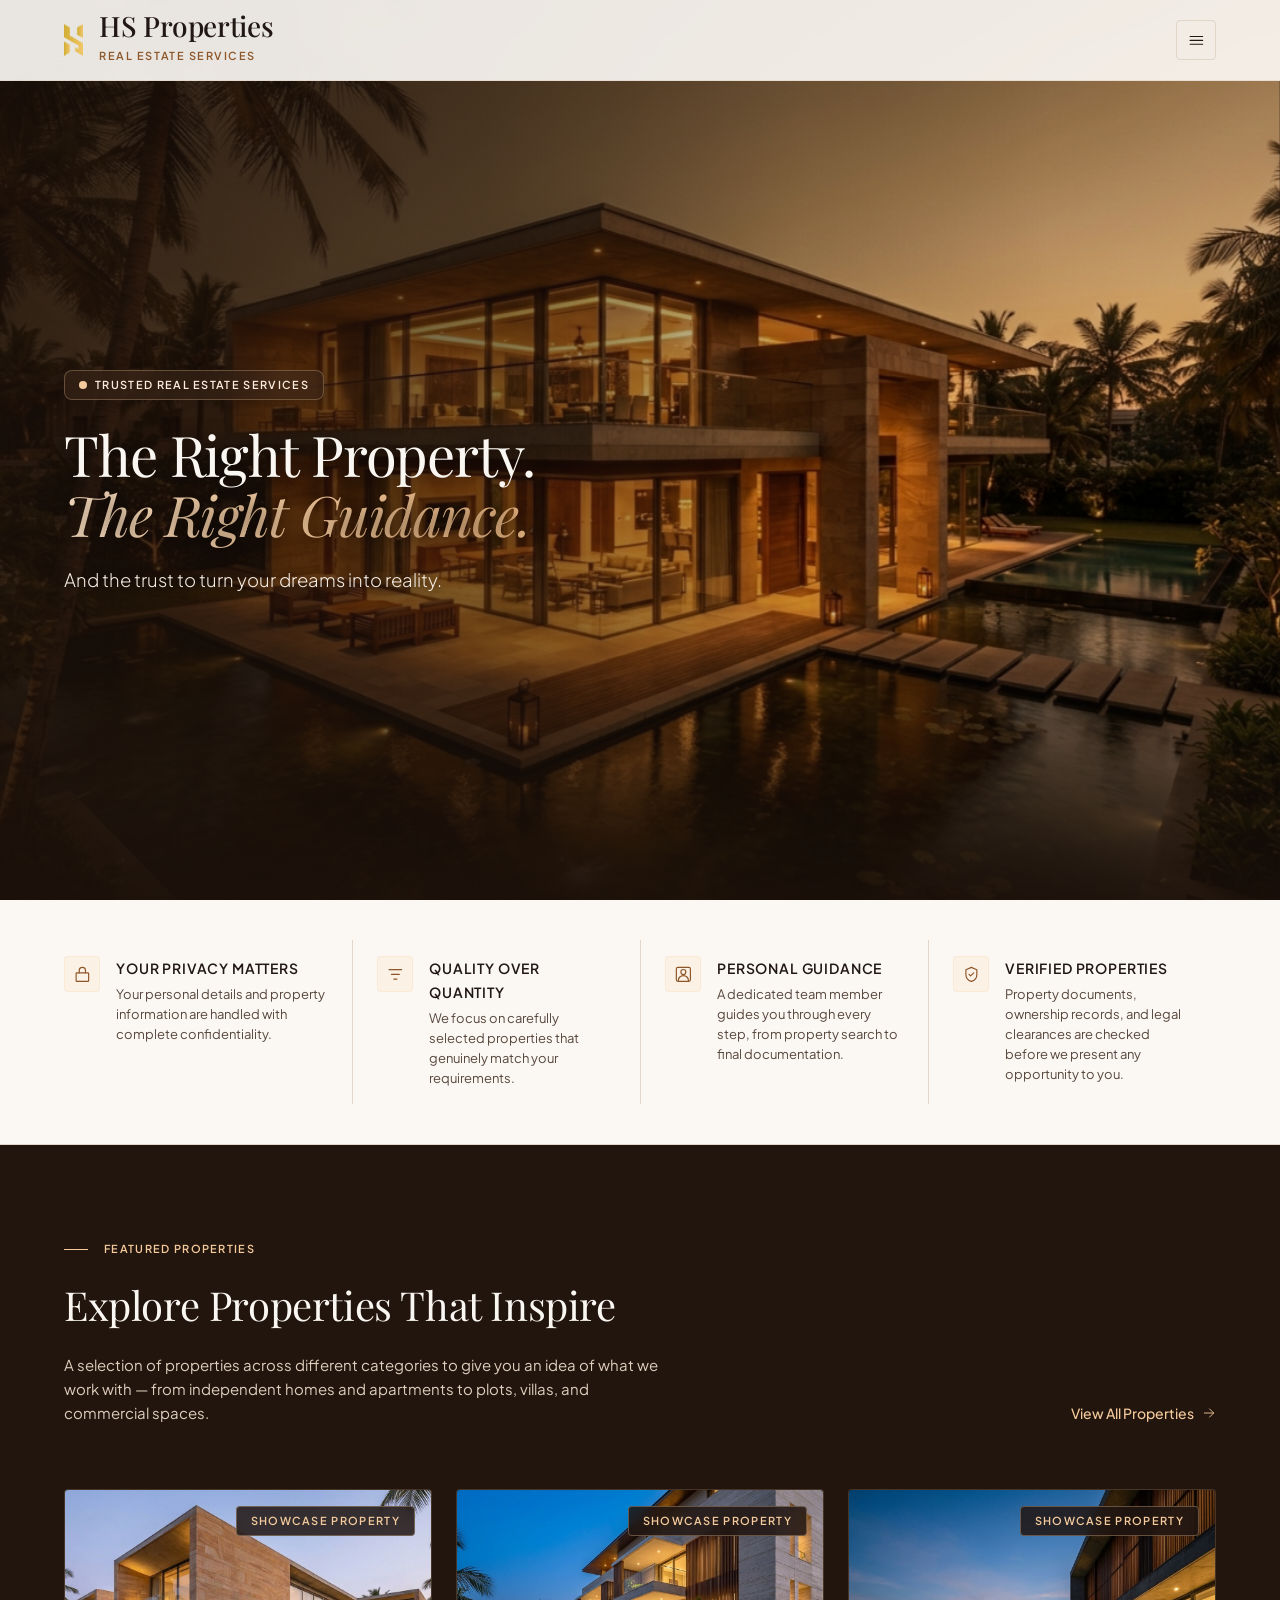
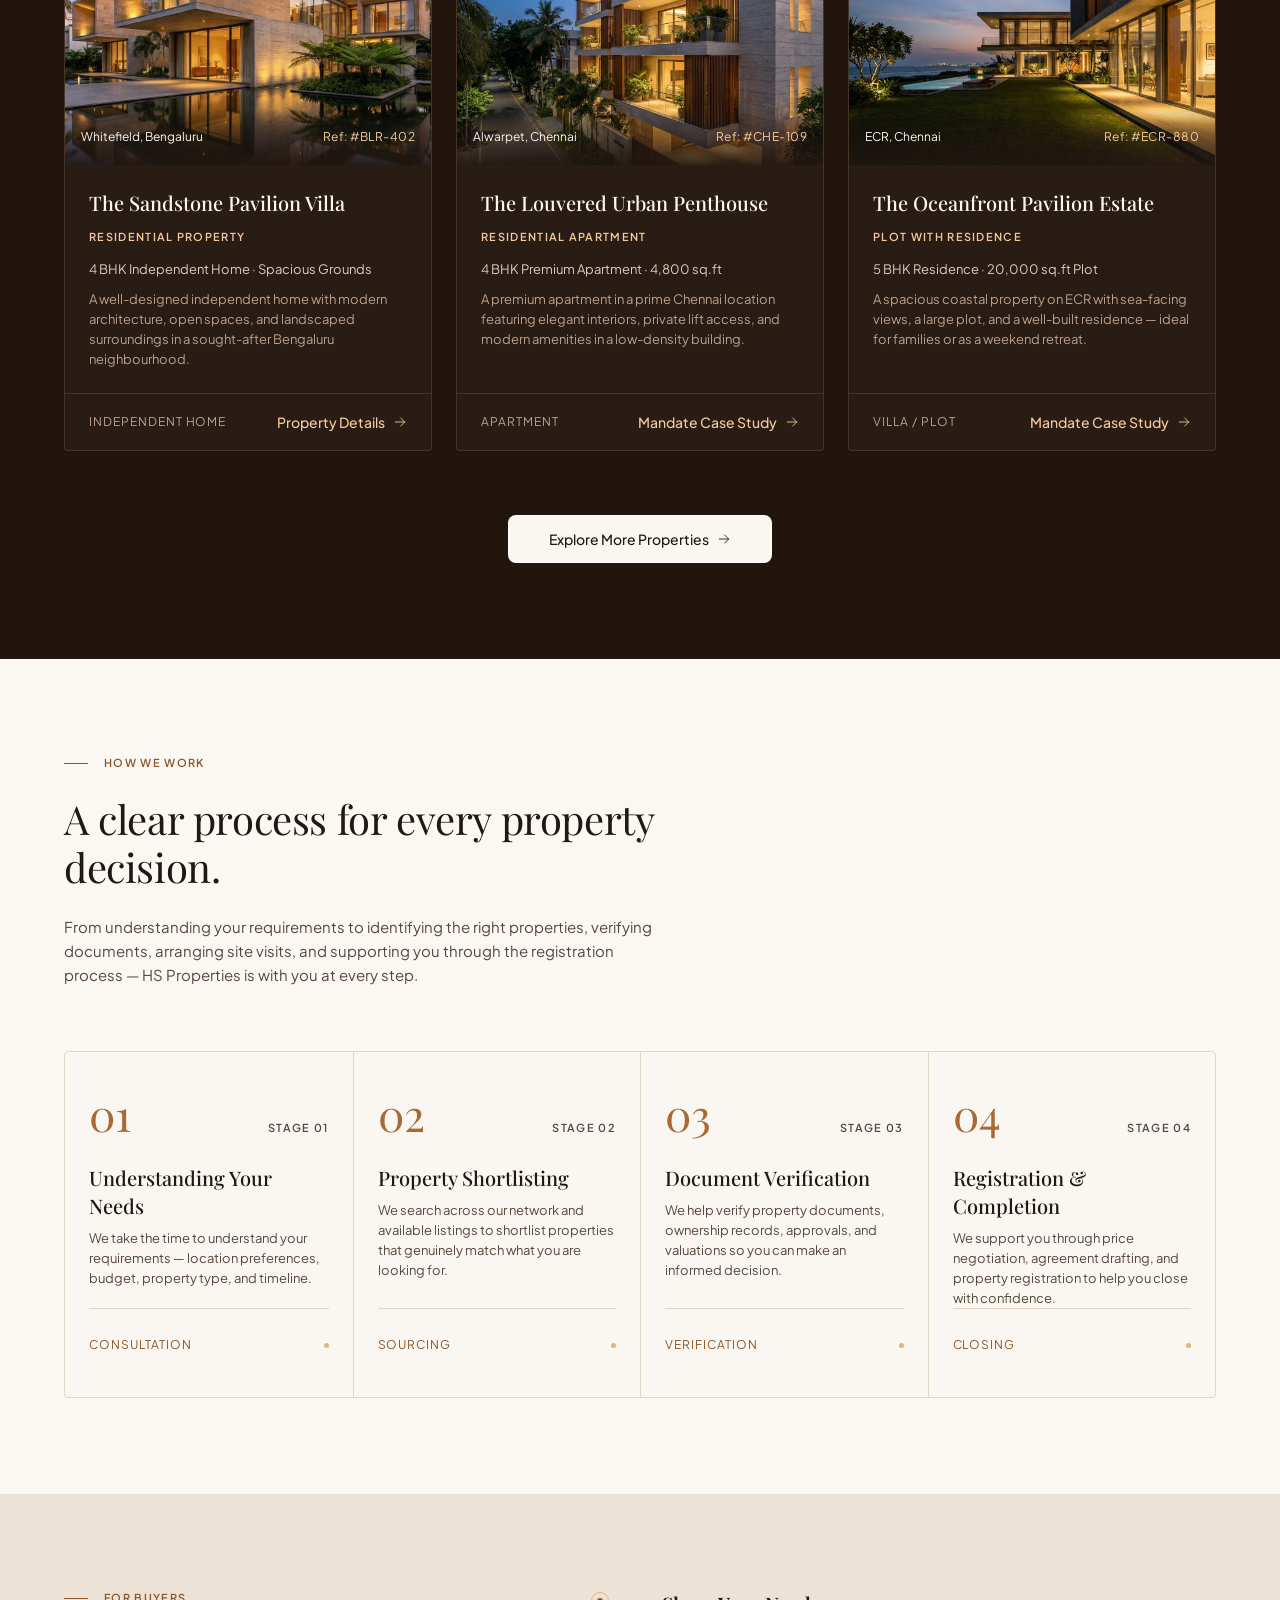
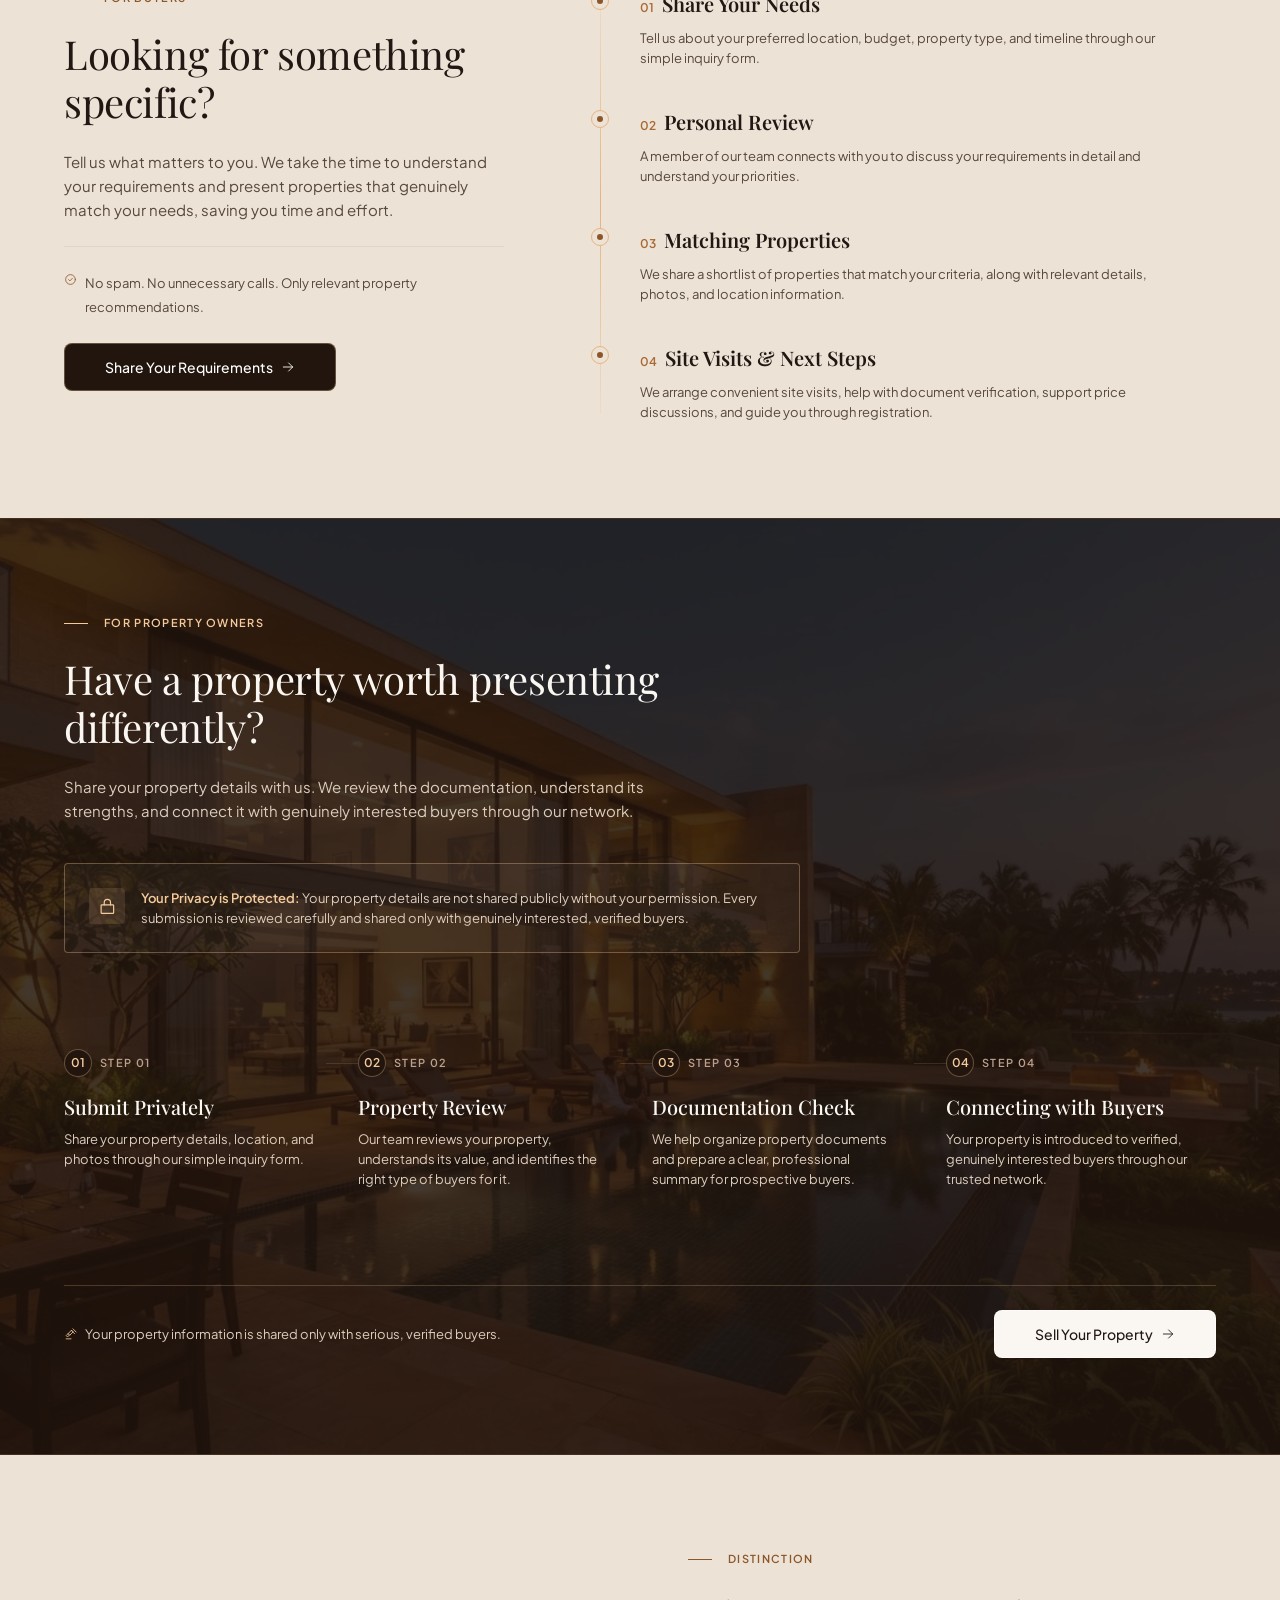
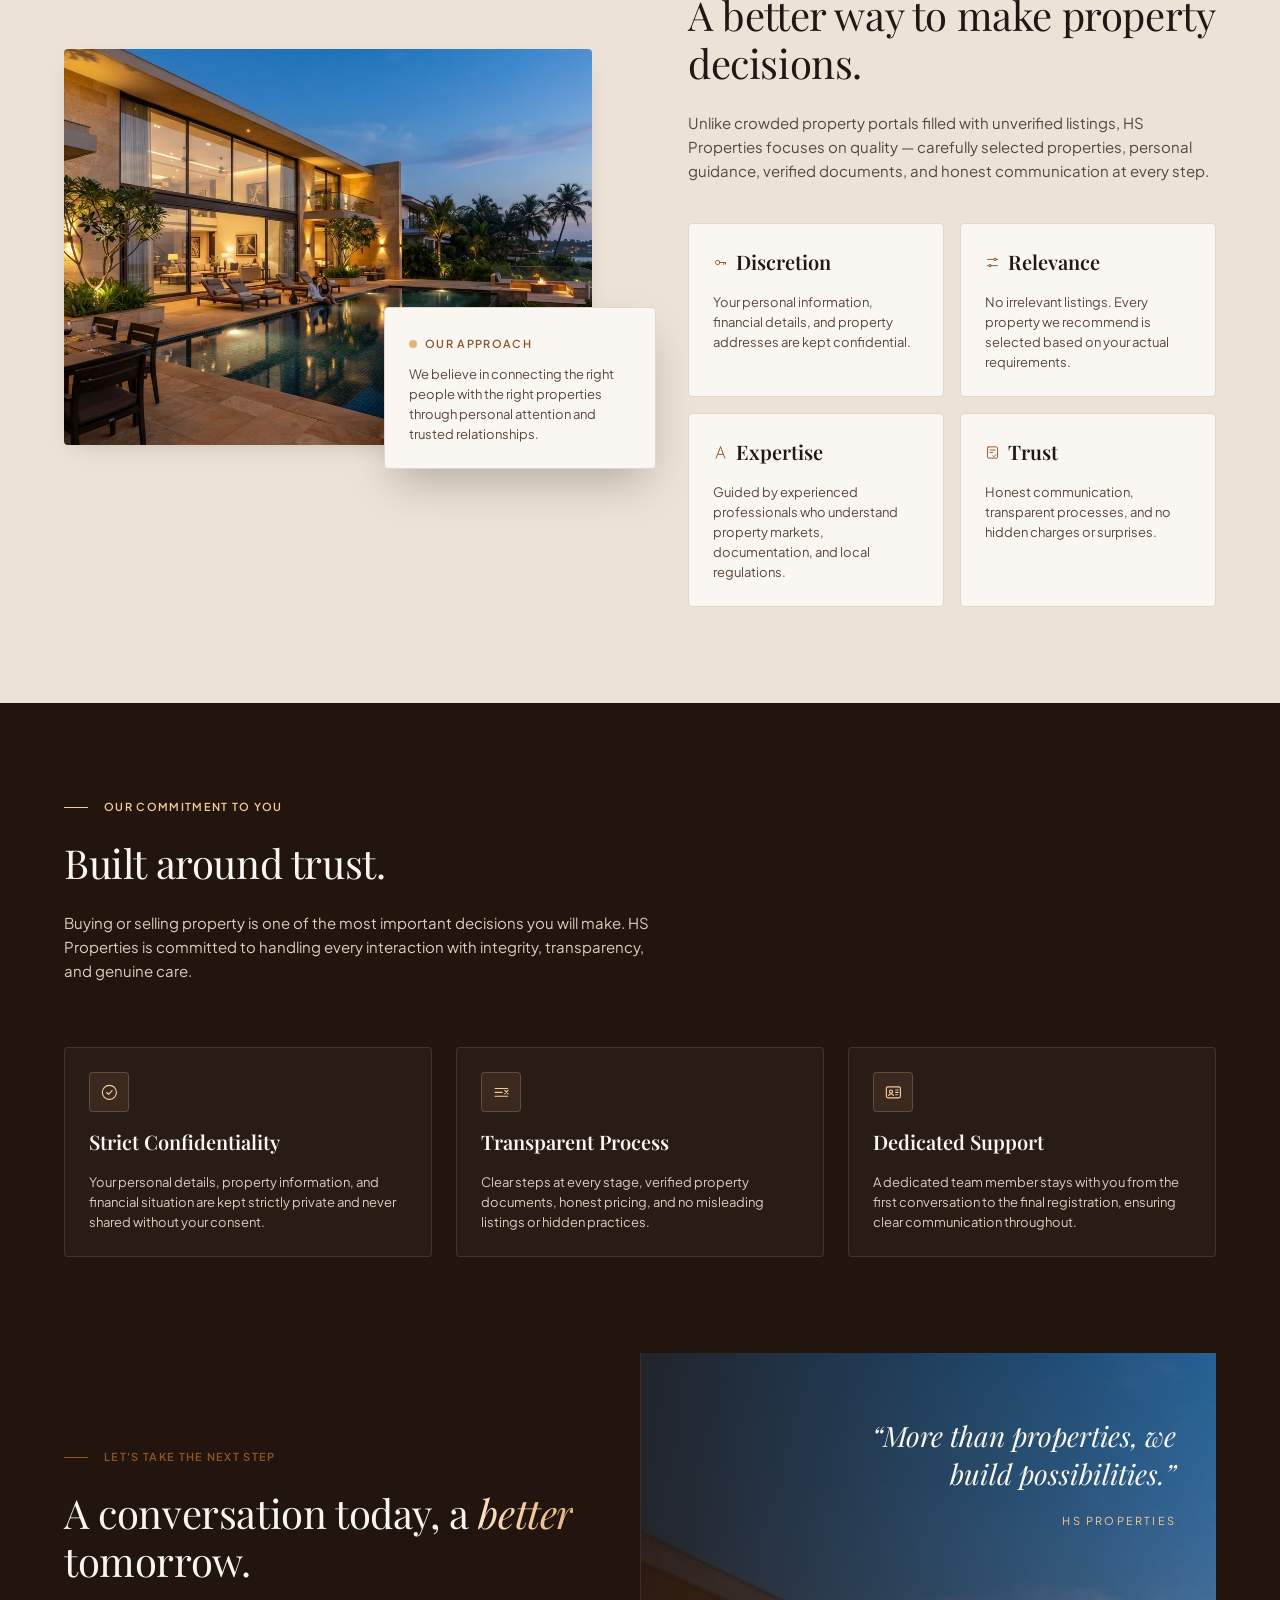
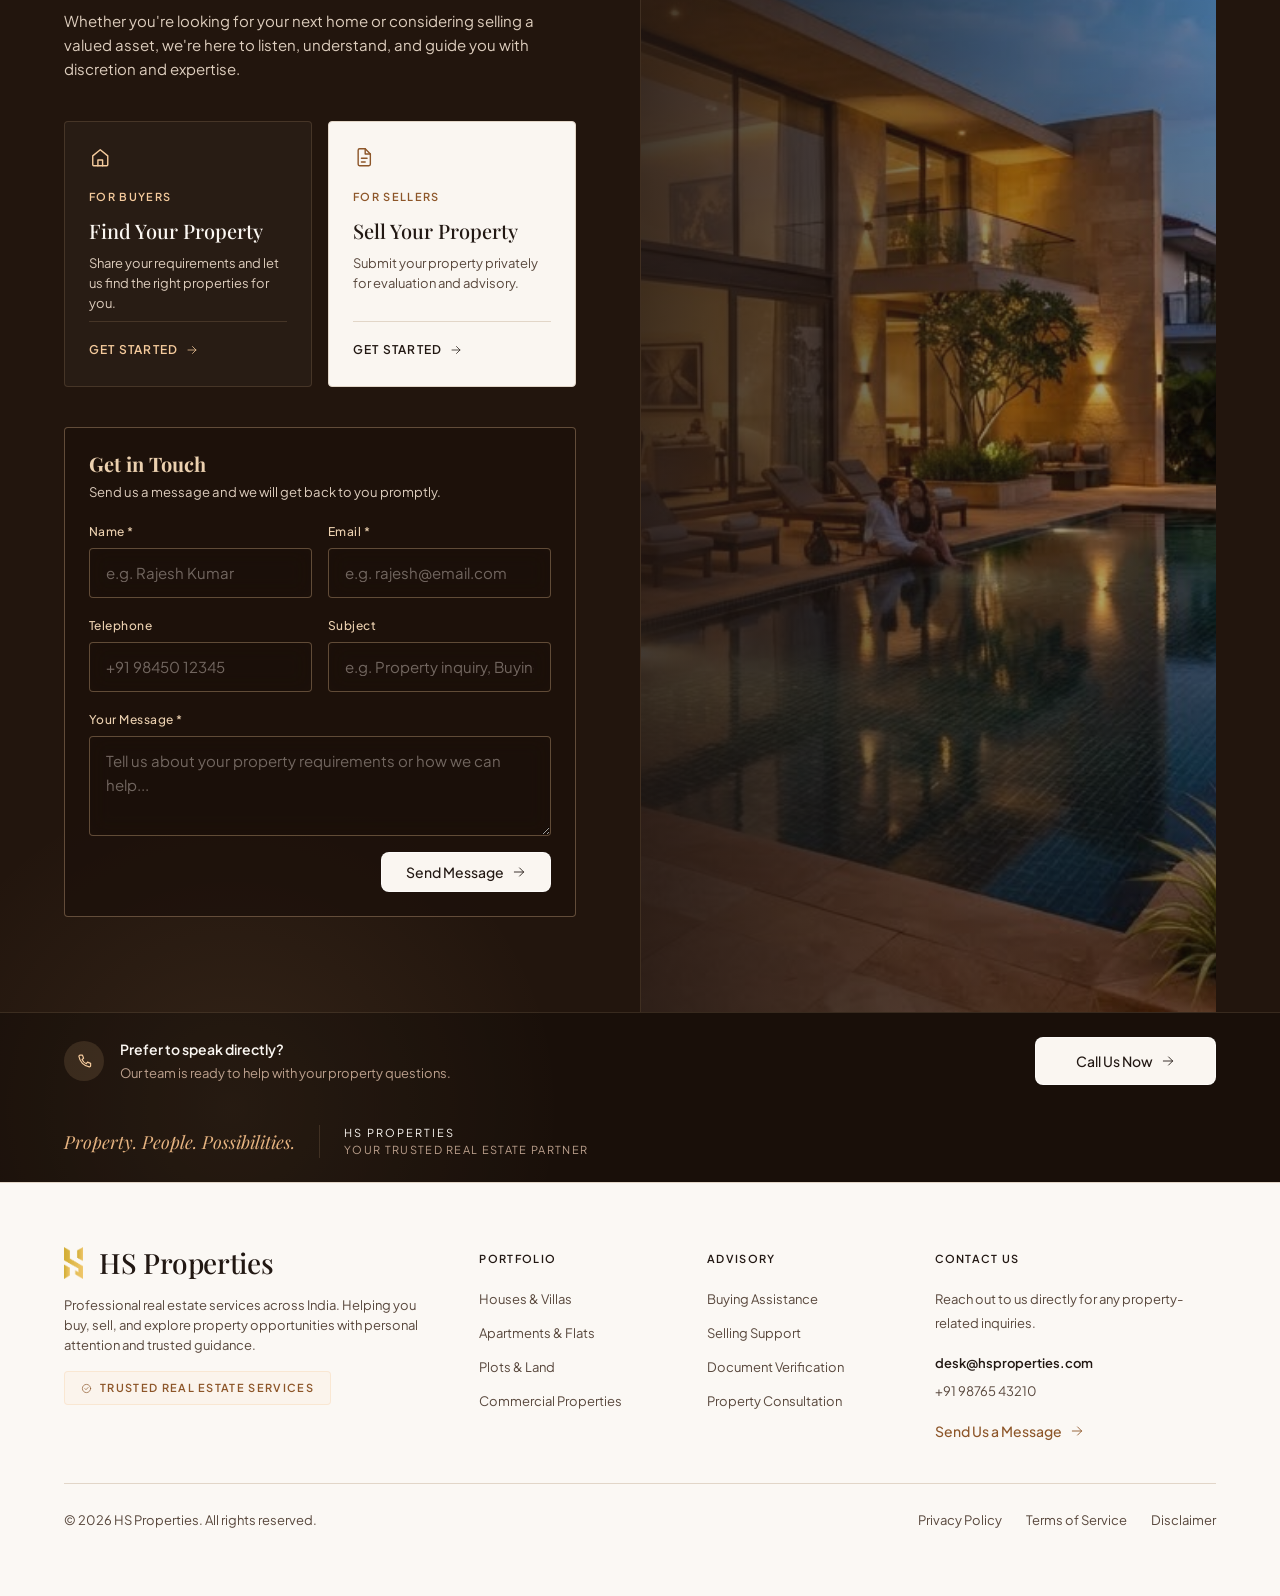
==== commit baef84a1: "Update hero headline and subtitle with client tagline" ====
--- a/index.html
+++ b/index.html
@@ -18,7 +18,7 @@
     <link rel="stylesheet" href="css/variables.css?v=1793182034">
   <link rel="stylesheet" href="css/global.css?v=1791446132">
   <link rel="stylesheet" href="css/components.css?v=1792773986">
-  <link rel="stylesheet" href="css/pages.css?v=1793459263797">
+  <link rel="stylesheet" href="css/pages.css?v=1793463326235">
   <link rel="stylesheet" href="css/responsive.css?v=1793459263797">
 
     <script>document.documentElement.classList.add('has-js');</script>
@@ -142,20 +142,12 @@
         </p>
 
         <h1 class="t-display hero__title hero-item" id="hero-title" data-step="1">
-          Your Property Journey
-          <span class="t-italic t-champagne">Starts Here.</span>
+          The Right Property.<br>
+          <span class="t-italic t-champagne">The Right Guidance.</span>
         </h1>
 
         <p class="t-body-lg hero__lede hero-item" data-step="2">
-          Whether you are looking to buy, sell, or explore real estate opportunities,
-          HS Properties is here to help — with personal attention, clear
-          communication, and a commitment to understanding your needs.
-        </p>
-
-        <p class="t-body-md hero__support hero-item" data-step="3">
-          From residential plots and independent houses to apartments, villas, and
-          commercial properties — we guide you through every step of your
-          property decision with honesty and care.
+          And the trust to turn your dreams into reality.
         </p>
 
       </div>
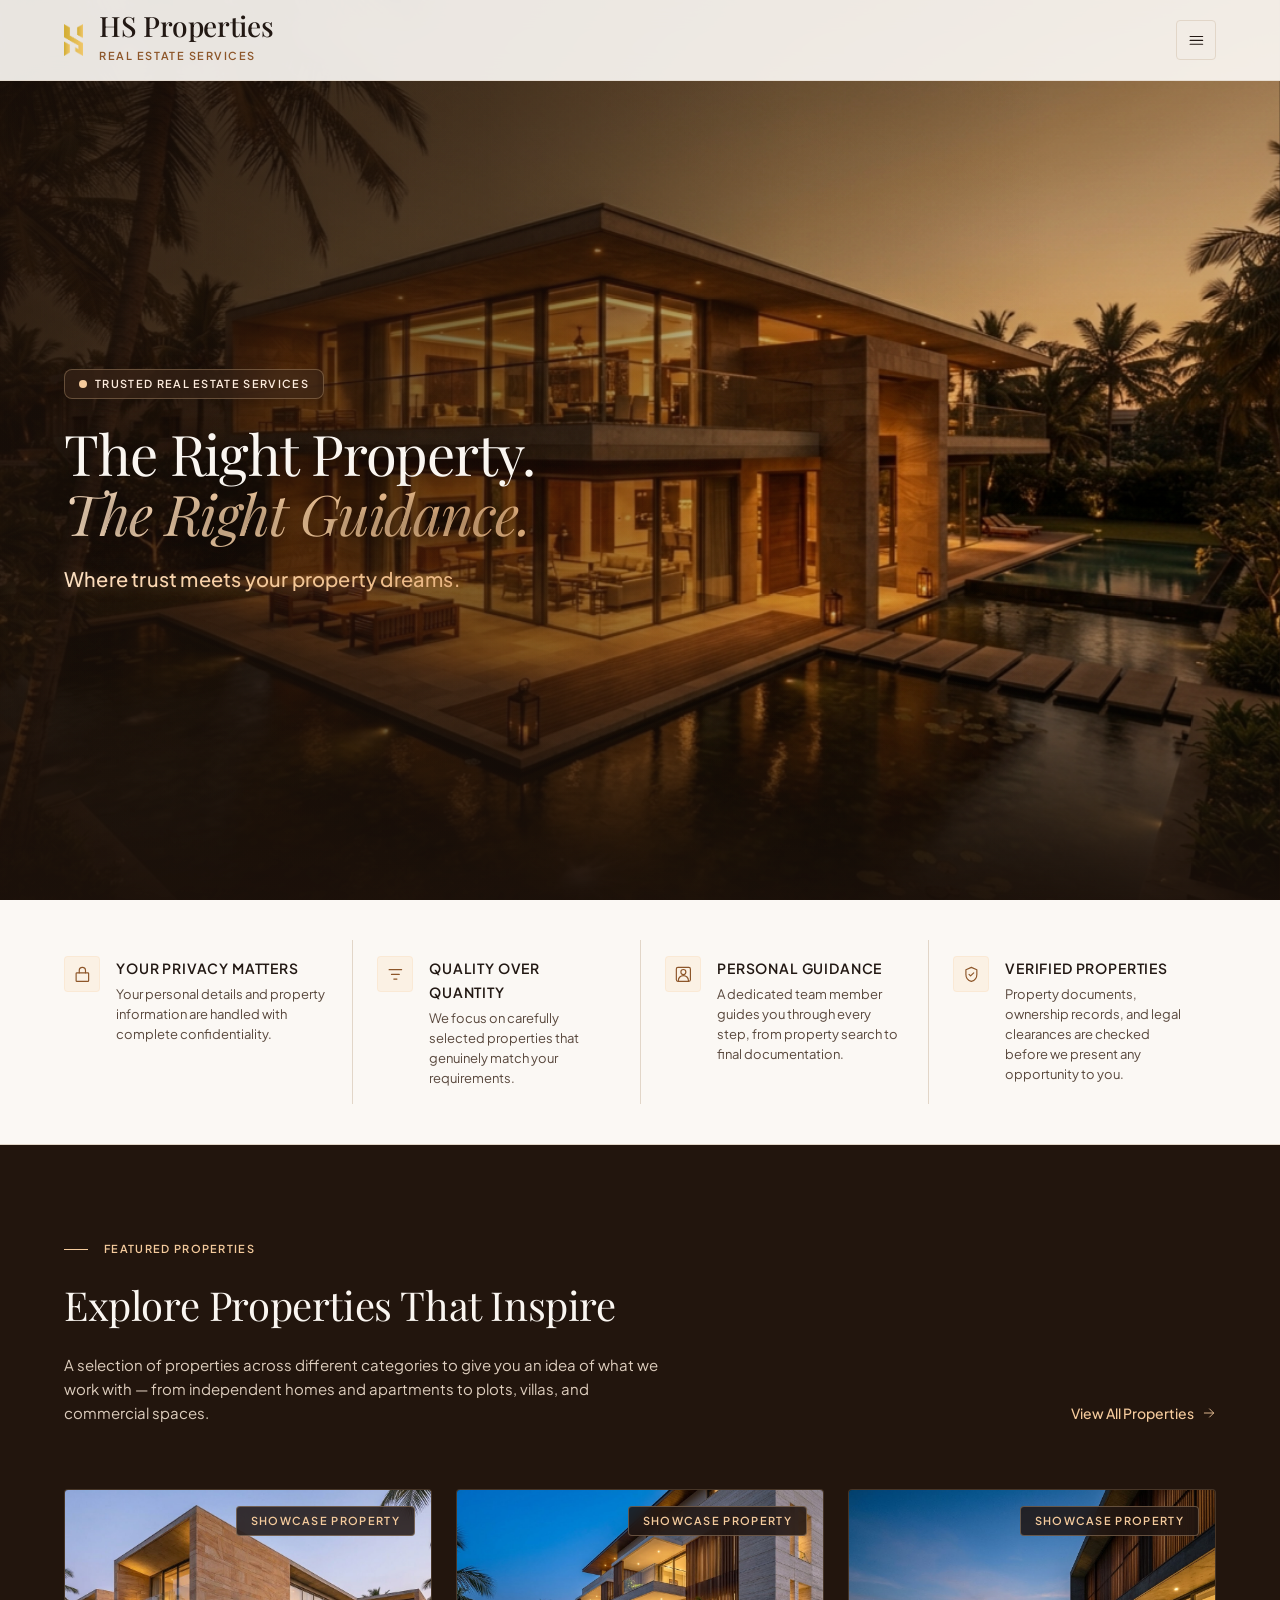
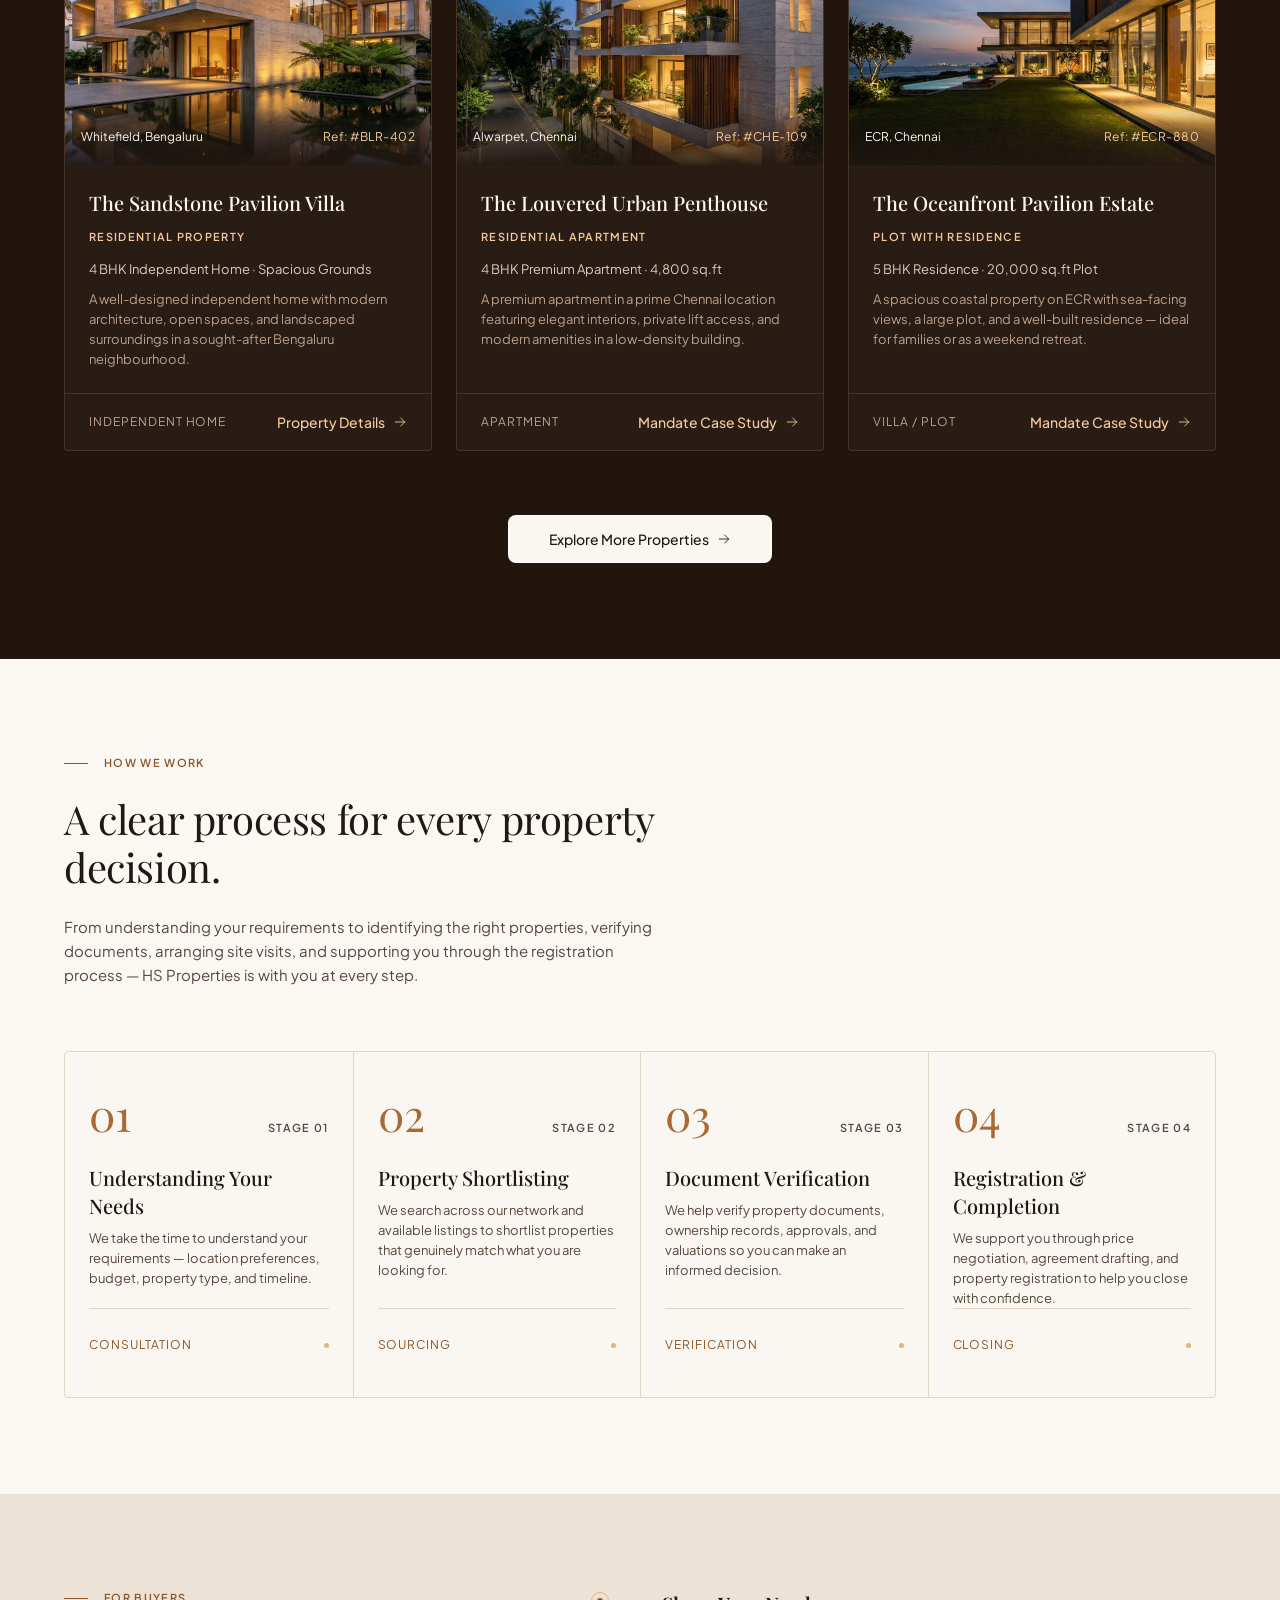
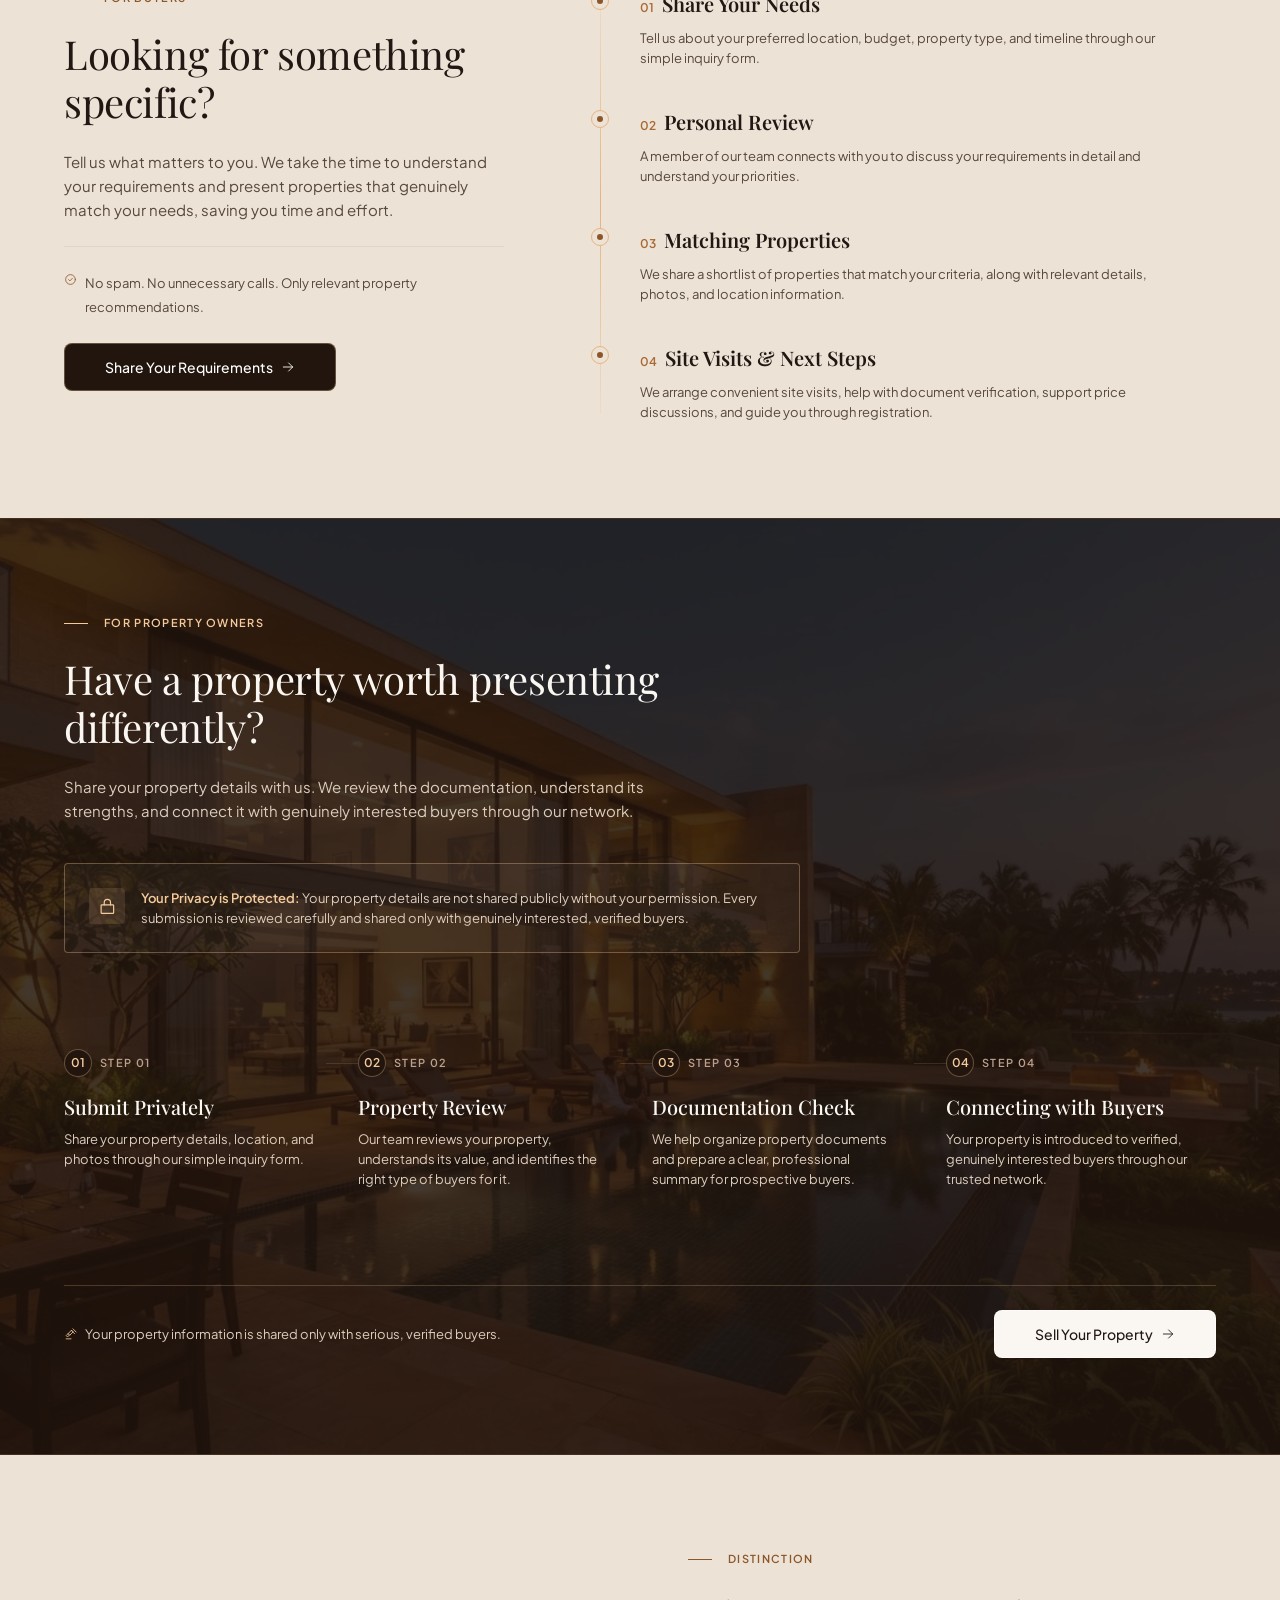
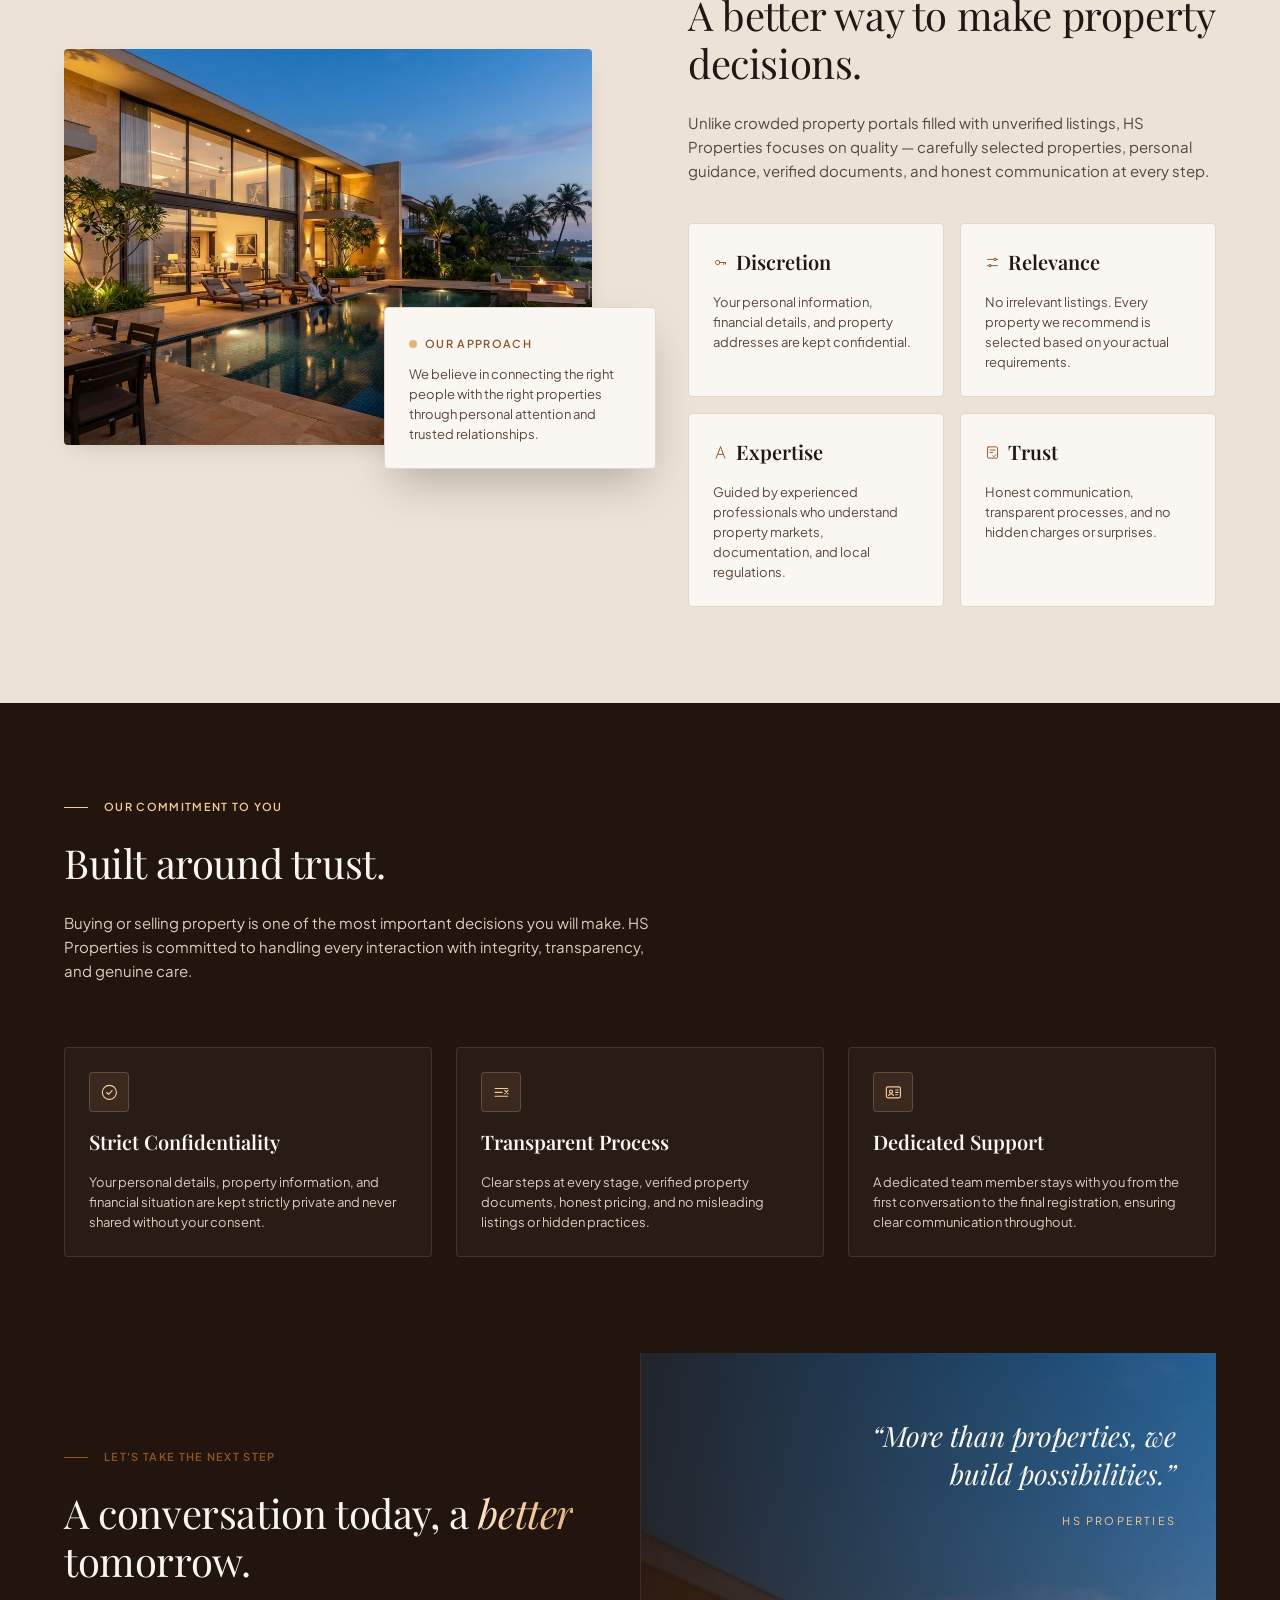
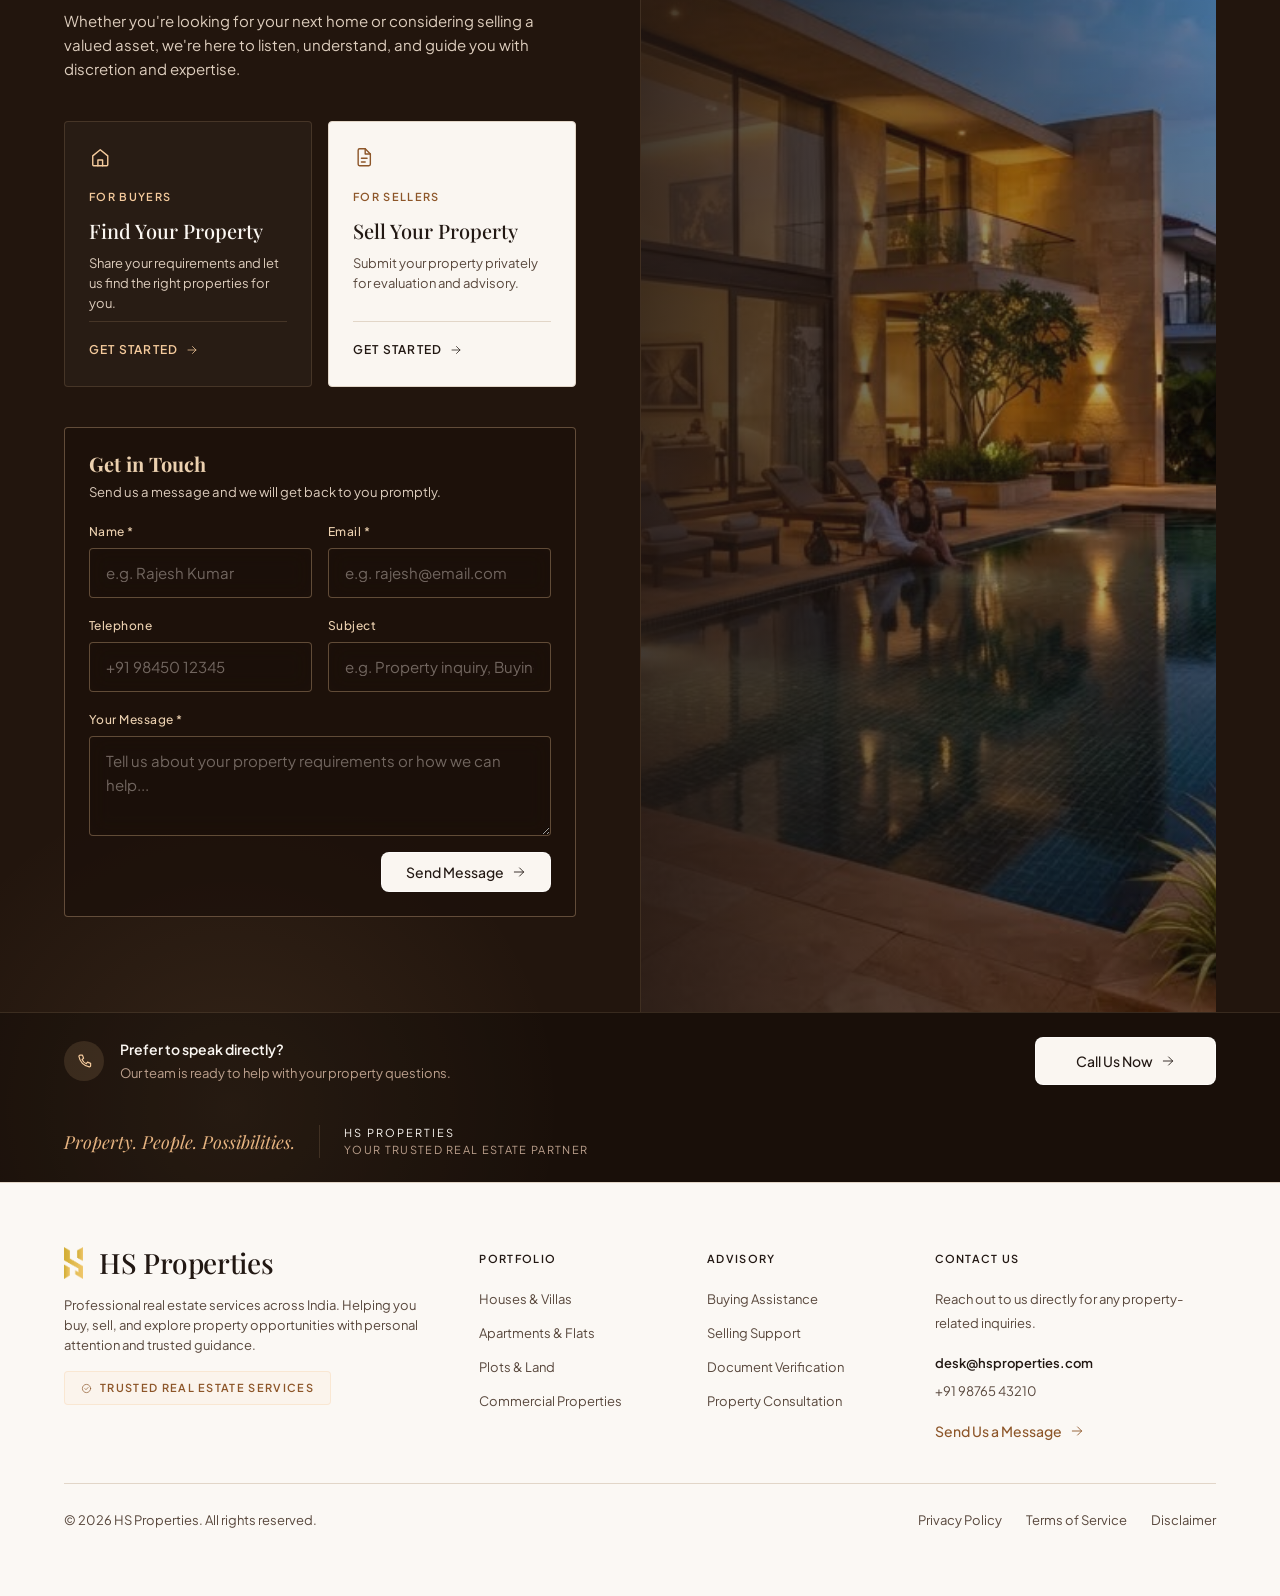
==== commit 38ace3ce: "Update hero lede to 'Where trust meets your property dreams.' with champagne highlight" ====
--- a/index.html
+++ b/index.html
@@ -18,7 +18,7 @@
     <link rel="stylesheet" href="css/variables.css?v=1793182034">
   <link rel="stylesheet" href="css/global.css?v=1791446132">
   <link rel="stylesheet" href="css/components.css?v=1792773986">
-  <link rel="stylesheet" href="css/pages.css?v=1793463326235">
+  <link rel="stylesheet" href="css/pages.css?v=1793463473157">
   <link rel="stylesheet" href="css/responsive.css?v=1793459263797">
 
     <script>document.documentElement.classList.add('has-js');</script>
@@ -147,7 +147,7 @@
         </h1>
 
         <p class="t-body-lg hero__lede hero-item" data-step="2">
-          And the trust to turn your dreams into reality.
+          <span class="hero__highlight t-champagne">Where trust meets your property dreams.</span>
         </p>
 
       </div>
--- a/css/pages.css
+++ b/css/pages.css
@@ -85,6 +85,19 @@
   font-size: 1.15rem;
   line-height: 1.6;
   text-shadow: 0 1px 10px rgba(16, 8, 4, 0.7);
+}
+
+.hero__highlight {
+  display: inline-block;
+  color: var(--c-secondary-container);
+  background: var(--g-champagne-text);
+  -webkit-background-clip: text;
+  background-clip: text;
+  -webkit-text-fill-color: transparent;
+  font-size: 1.25rem;
+  font-weight: 500;
+  letter-spacing: 0.01em;
+  text-shadow: 0 2px 14px rgba(245, 203, 157, 0.35);
 }
 
 .hero__support {
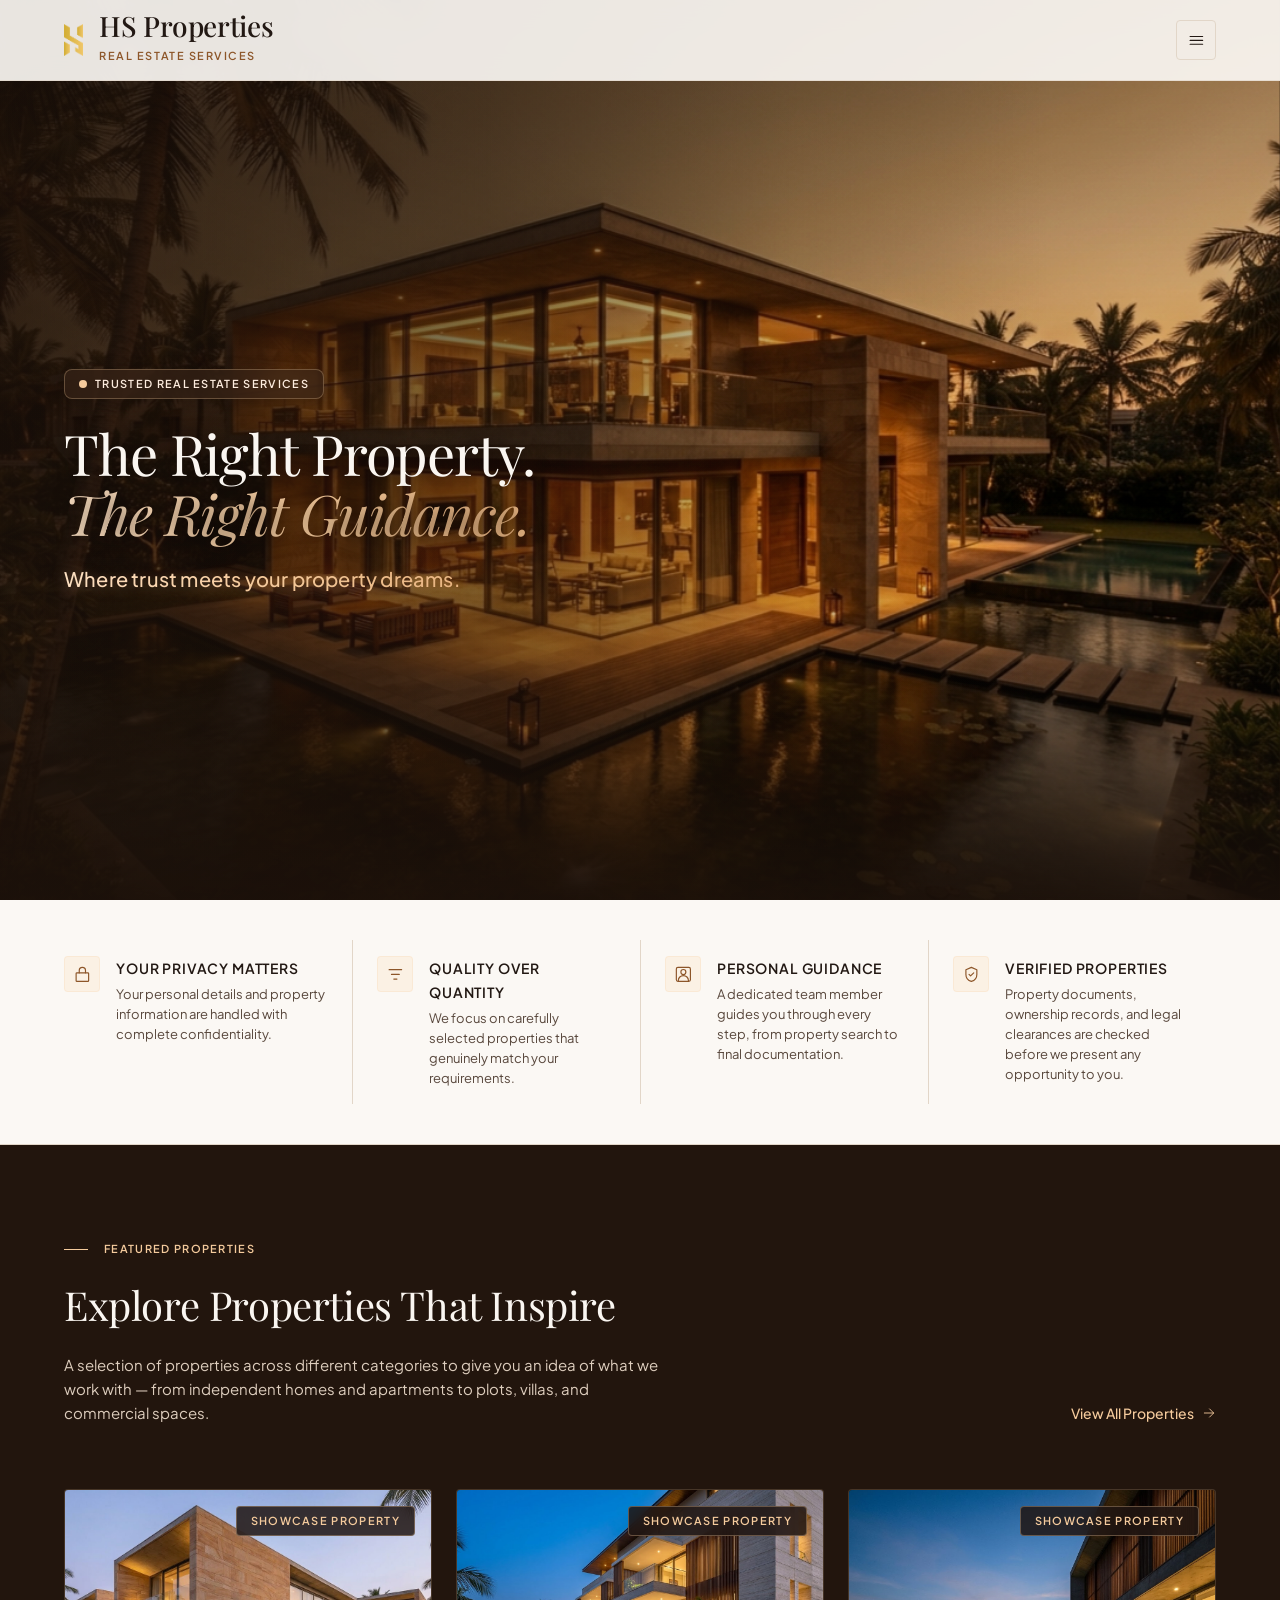
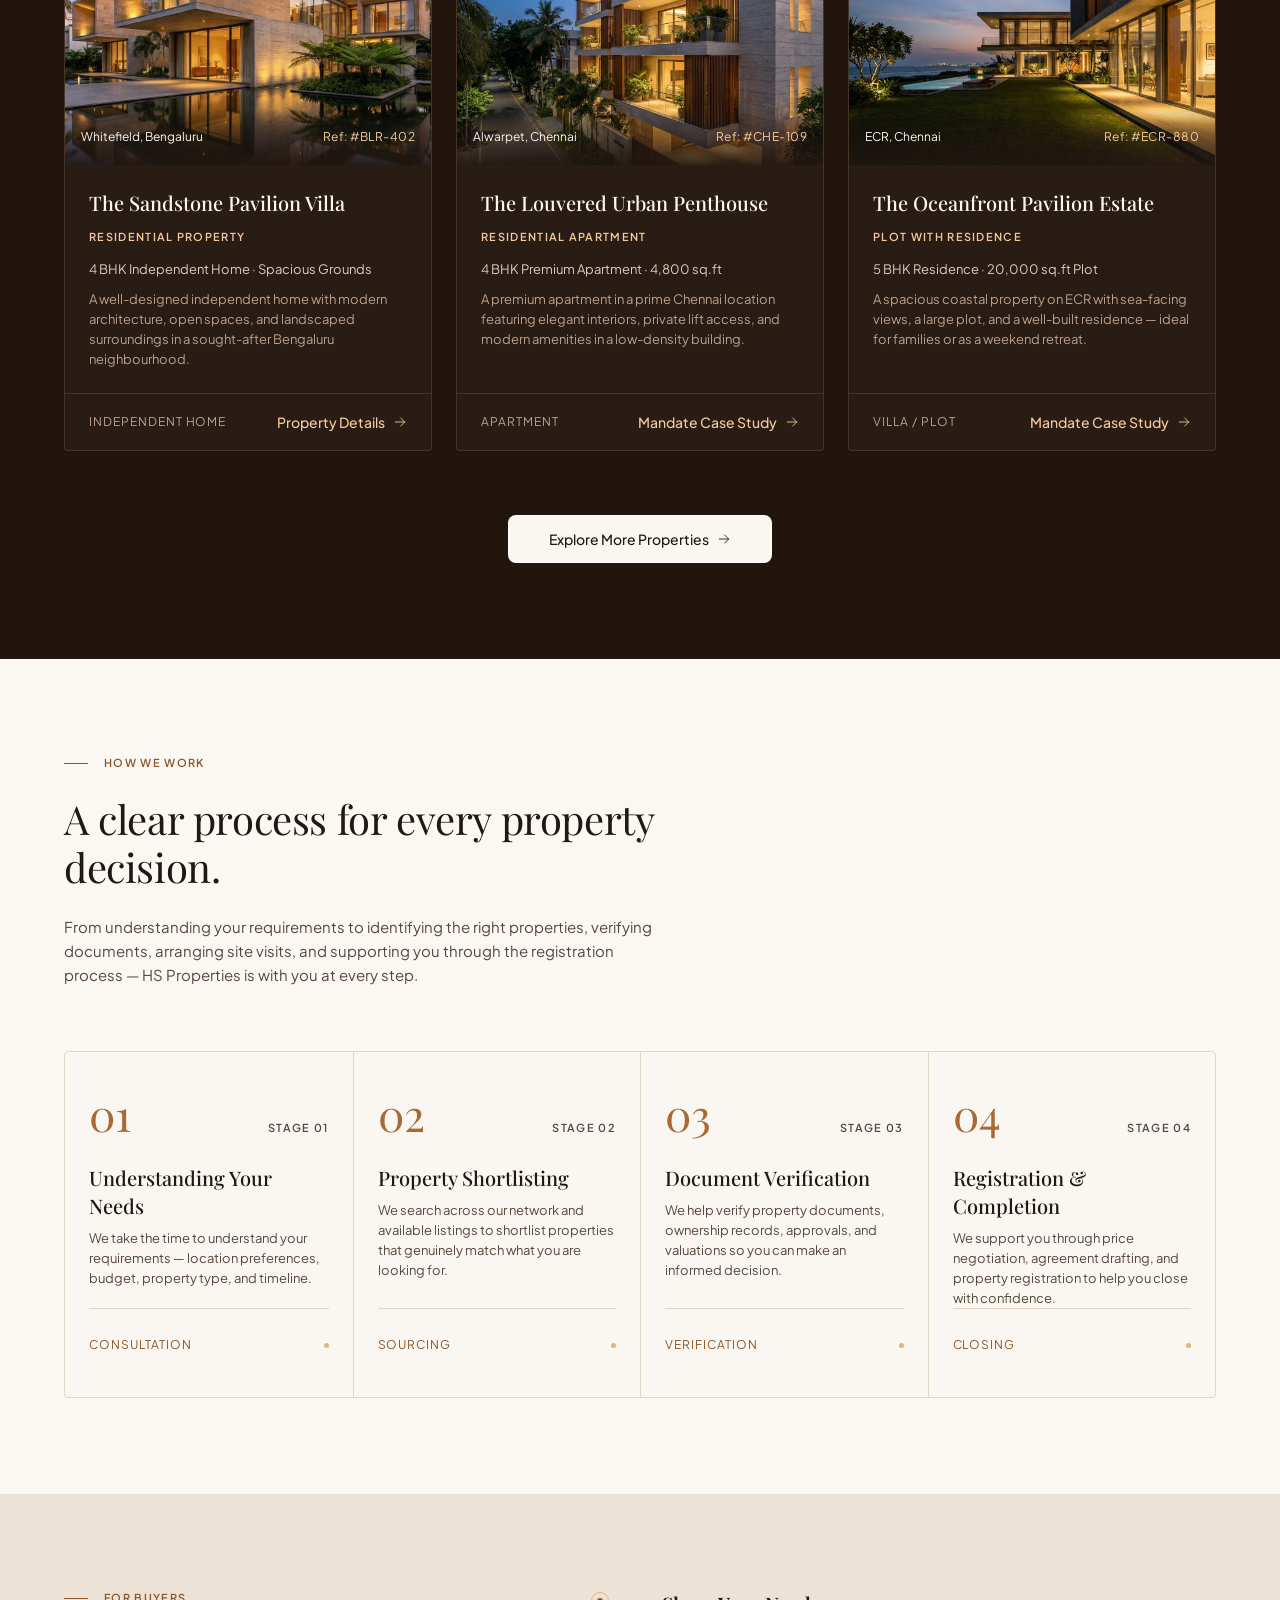
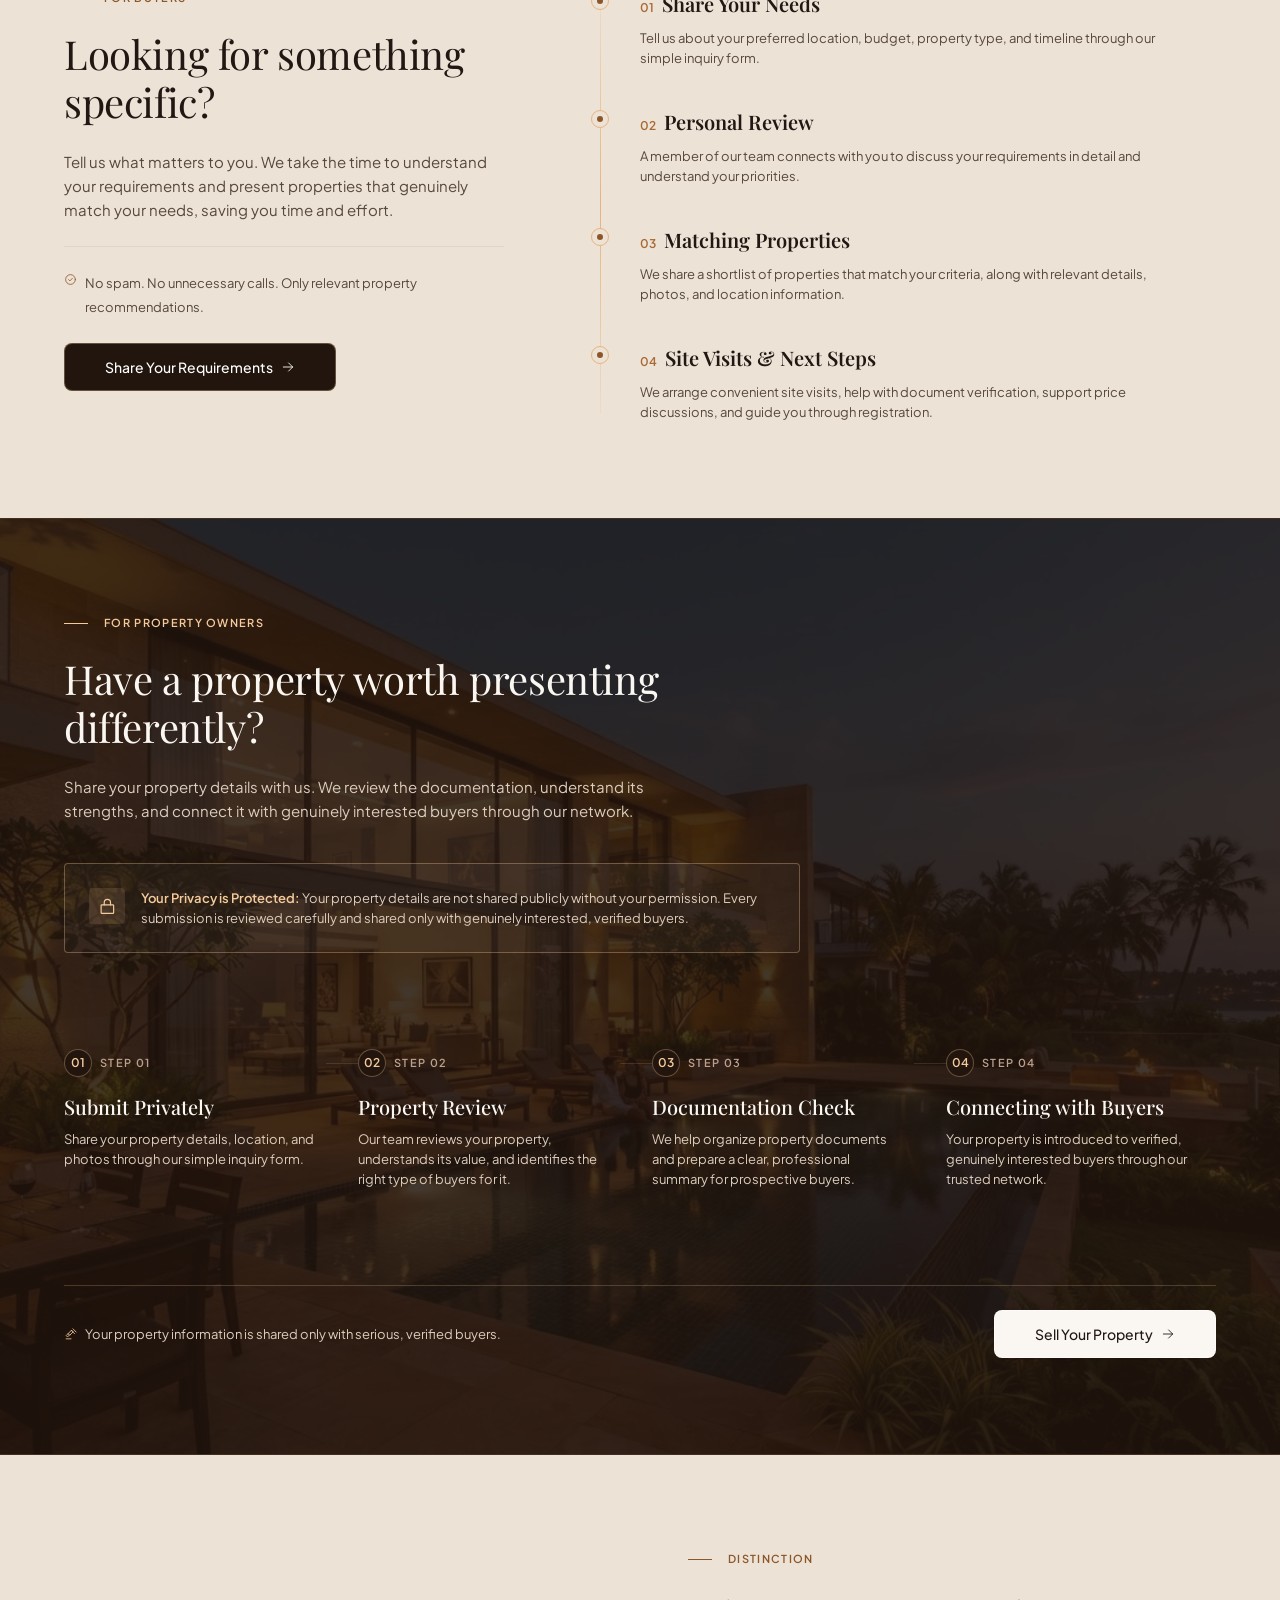
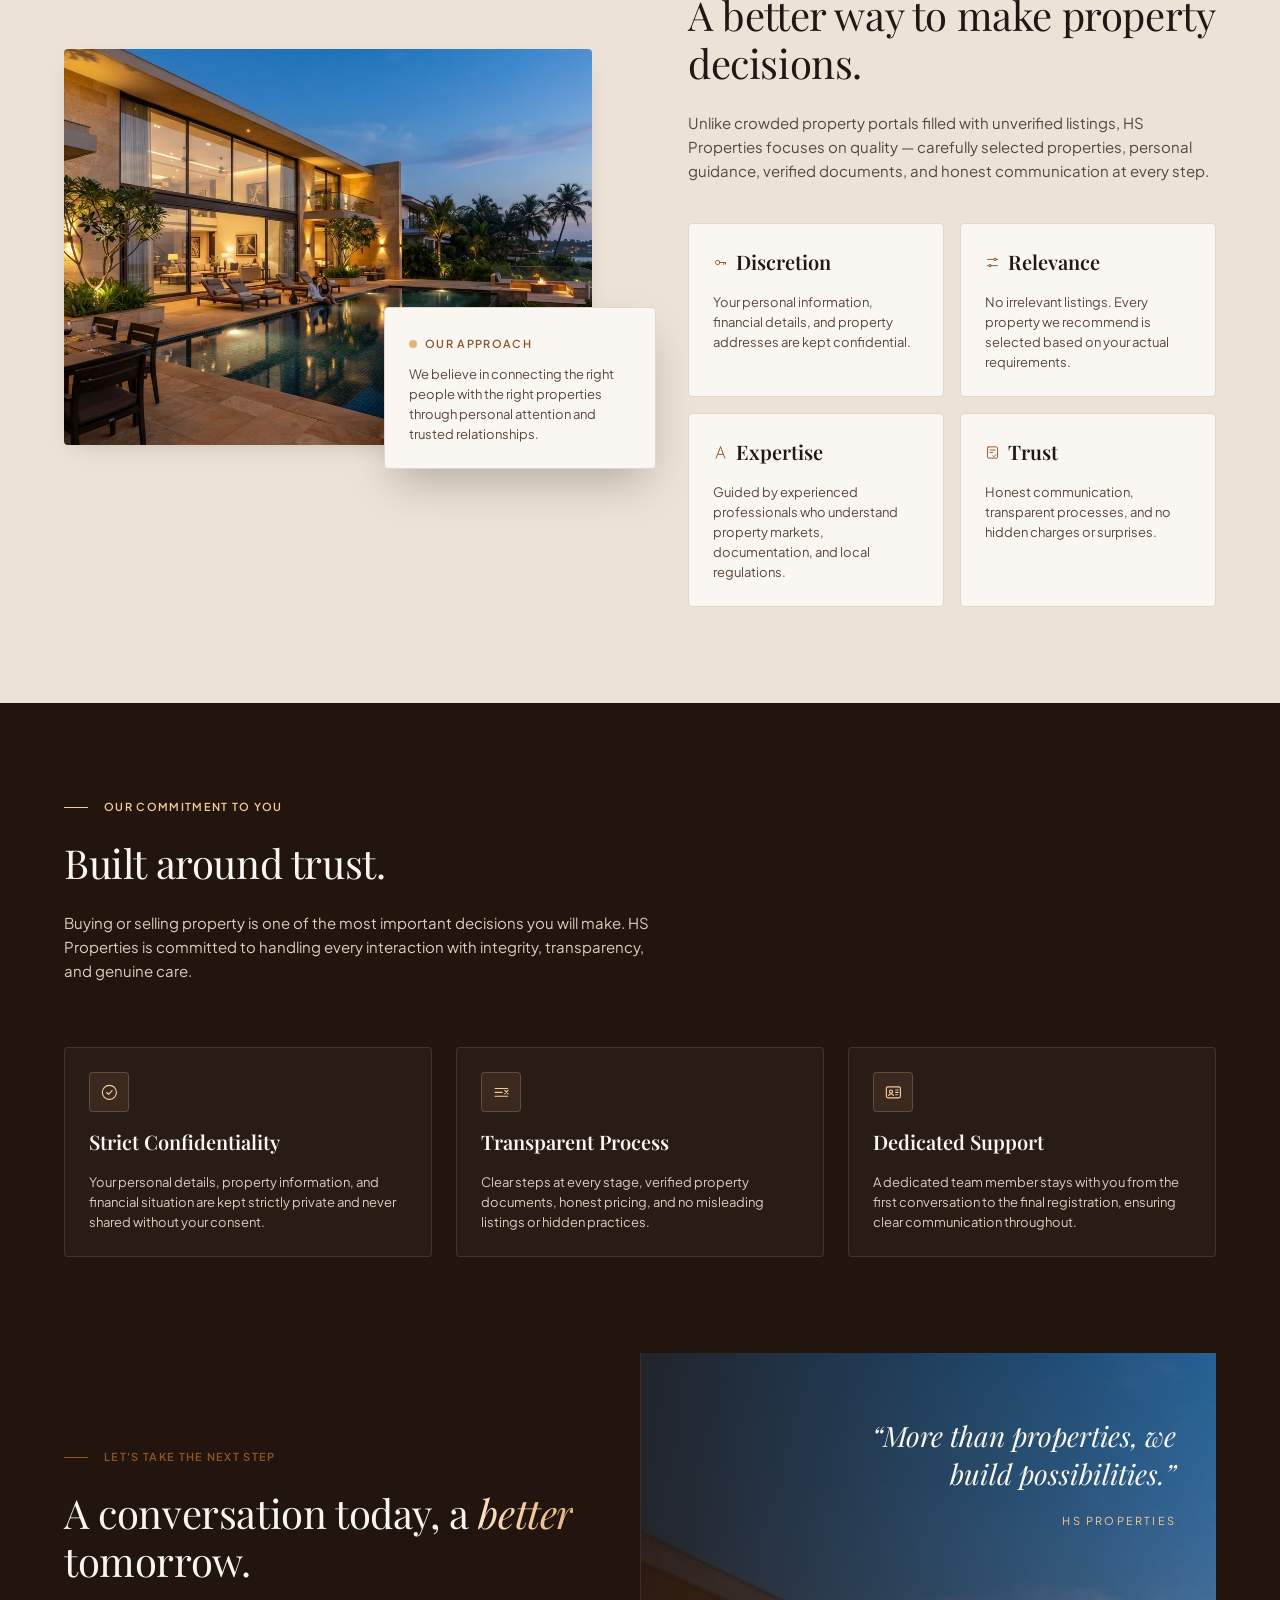
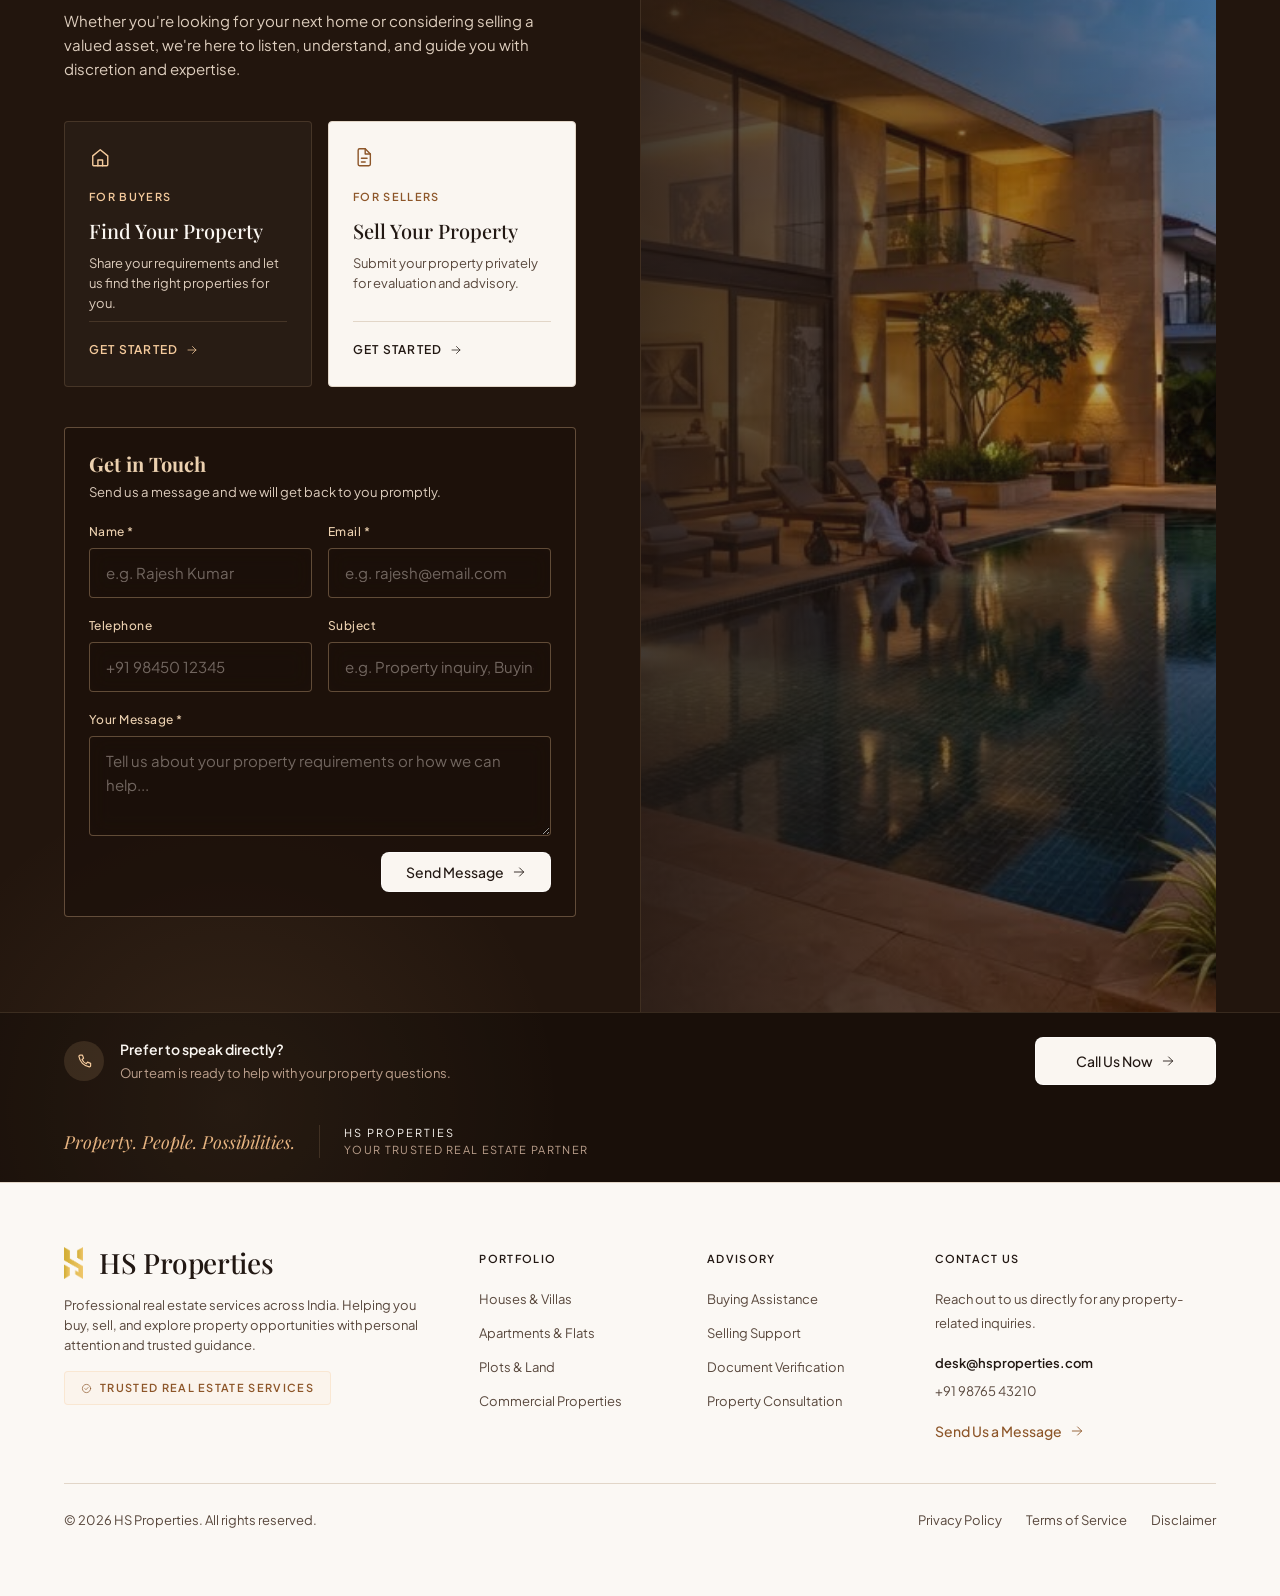
==== commit 0ad5e275: "Add opening landing page logo loading animation and curtain reveal" ====
--- a/index.html
+++ b/index.html
@@ -17,13 +17,68 @@
 
     <link rel="stylesheet" href="css/variables.css?v=1793182034">
   <link rel="stylesheet" href="css/global.css?v=1791446132">
-  <link rel="stylesheet" href="css/components.css?v=1792773986">
+  <link rel="stylesheet" href="css/components.css?v=1793463686246">
   <link rel="stylesheet" href="css/pages.css?v=1793463473157">
   <link rel="stylesheet" href="css/responsive.css?v=1793459263797">
 
     <script>document.documentElement.classList.add('has-js');</script>
 </head>
 <body>
+  <!-- ====================================================================
+       SITE PRELOADER & OPENING ANIMATION
+       ==================================================================== -->
+  <div class="site-preloader" id="site-preloader" aria-hidden="false">
+    <div class="preloader__inner">
+      <div class="preloader__logo-wrap">
+        <div class="preloader__glow" aria-hidden="true"></div>
+        <img
+          class="preloader__logo"
+          src="assets/images/logo-icon.png"
+          alt="HS Properties"
+          width="76"
+          height="126">
+      </div>
+      <h2 class="preloader__brand">HS Properties</h2>
+      <p class="preloader__tagline">Real Estate Services</p>
+      <div class="preloader__track" role="progressbar" aria-valuemin="0" aria-valuemax="100" aria-valuenow="100">
+        <div class="preloader__bar"></div>
+      </div>
+    </div>
+  </div>
+
+  <script>
+    (function () {
+      var preloader = document.getElementById('site-preloader');
+      if (!preloader) return;
+
+      var minDuration = 1400; // minimum duration to display the logo animation
+      var startTime = Date.now();
+
+      function closePreloader() {
+        if (!preloader || preloader.classList.contains('is-loaded')) return;
+        var elapsed = Date.now() - startTime;
+        var remaining = Math.max(0, minDuration - elapsed);
+
+        setTimeout(function () {
+          preloader.classList.add('is-loaded');
+          preloader.setAttribute('aria-hidden', 'true');
+          setTimeout(function () {
+            preloader.classList.add('is-hidden');
+          }, 900);
+        }, remaining);
+      }
+
+      if (document.readyState === 'complete') {
+        closePreloader();
+      } else {
+        window.addEventListener('load', closePreloader);
+      }
+
+      // Safety timeout: dismiss after 2.5s regardless
+      setTimeout(closePreloader, 2500);
+    })();
+  </script>
+
   <a class="skip-link" href="#main">Skip to main content</a>
 
   <header class="site-header" id="site-header">
--- a/css/components.css
+++ b/css/components.css
@@ -965,3 +965,169 @@
   border: 1px solid rgba(239, 68, 68, 0.4);
   color: #fca5a5;
 }
+
+
+/* ==========================================================================
+   SITE PRELOADER & OPENING ANIMATION
+   ========================================================================== */
+.site-preloader {
+  position: fixed;
+  inset: 0;
+  z-index: 99999;
+  display: flex;
+  flex-direction: column;
+  align-items: center;
+  justify-content: center;
+  background: radial-gradient(ellipse at center, #26170f 0%, #130a06 100%);
+  color: var(--c-surface);
+  overflow: hidden;
+  pointer-events: all;
+  transition: transform 0.85s cubic-bezier(0.76, 0, 0.24, 1),
+              opacity 0.75s ease-out;
+  will-change: transform, opacity;
+}
+
+.site-preloader.is-loaded {
+  transform: translateY(-100%);
+  opacity: 0.98;
+  pointer-events: none;
+}
+
+.site-preloader.is-hidden {
+  display: none !important;
+}
+
+.preloader__inner {
+  display: flex;
+  flex-direction: column;
+  align-items: center;
+  text-align: center;
+  padding: var(--s-xl);
+  max-width: 90vw;
+  animation: preloader-fade-in 0.8s var(--ease-out-expo) both;
+}
+
+.preloader__logo-wrap {
+  position: relative;
+  width: 76px;
+  height: 126px;
+  margin-bottom: 1.5rem;
+  display: flex;
+  align-items: center;
+  justify-content: center;
+}
+
+.preloader__logo {
+  width: 100%;
+  height: 100%;
+  object-fit: contain;
+  filter: drop-shadow(0 4px 20px rgba(245, 203, 157, 0.45));
+  animation: preloader-logo-pulse 2.2s ease-in-out infinite alternate;
+}
+
+.preloader__glow {
+  position: absolute;
+  top: 50%;
+  left: 50%;
+  width: 140px;
+  height: 140px;
+  transform: translate(-50%, -50%);
+  background: radial-gradient(circle, rgba(245, 203, 157, 0.25) 0%, transparent 70%);
+  border-radius: 50%;
+  pointer-events: none;
+  animation: preloader-glow-breathe 2.4s ease-in-out infinite alternate;
+}
+
+.preloader__brand {
+  font-family: var(--font-display);
+  font-size: 1.45rem;
+  font-weight: 500;
+  letter-spacing: 0.22em;
+  text-transform: uppercase;
+  color: #faf6f1;
+  margin-bottom: 0.35rem;
+  text-shadow: 0 2px 14px rgba(20, 10, 5, 0.8);
+}
+
+.preloader__tagline {
+  font-family: var(--font-body);
+  font-size: 0.78rem;
+  font-weight: 400;
+  letter-spacing: 0.3em;
+  text-transform: uppercase;
+  color: var(--c-secondary-container);
+  margin-bottom: 2rem;
+  opacity: 0.88;
+}
+
+.preloader__track {
+  width: 140px;
+  height: 2px;
+  background: rgba(245, 203, 157, 0.16);
+  border-radius: var(--r-pill);
+  overflow: hidden;
+  position: relative;
+}
+
+.preloader__bar {
+  position: absolute;
+  top: 0;
+  left: 0;
+  height: 100%;
+  width: 0%;
+  background: var(--g-champagne-text);
+  border-radius: var(--r-pill);
+  box-shadow: 0 0 10px rgba(245, 203, 157, 0.8);
+  animation: preloader-progress 1.5s cubic-bezier(0.22, 1, 0.36, 1) forwards;
+}
+
+@keyframes preloader-fade-in {
+  from {
+    opacity: 0;
+    transform: translateY(16px) scale(0.96);
+  }
+  to {
+    opacity: 1;
+    transform: translateY(0) scale(1);
+  }
+}
+
+@keyframes preloader-logo-pulse {
+  0% {
+    transform: scale(0.97);
+    filter: drop-shadow(0 4px 16px rgba(245, 203, 157, 0.35));
+  }
+  100% {
+    transform: scale(1.03);
+    filter: drop-shadow(0 6px 28px rgba(245, 203, 157, 0.65));
+  }
+}
+
+@keyframes preloader-glow-breathe {
+  0% {
+    transform: translate(-50%, -50%) scale(0.85);
+    opacity: 0.4;
+  }
+  100% {
+    transform: translate(-50%, -50%) scale(1.25);
+    opacity: 0.8;
+  }
+}
+
+@keyframes preloader-progress {
+  0% {
+    width: 0%;
+  }
+  40% {
+    width: 65%;
+  }
+  100% {
+    width: 100%;
+  }
+}
+
+@media (prefers-reduced-motion: reduce) {
+  .site-preloader {
+    display: none !important;
+  }
+}
